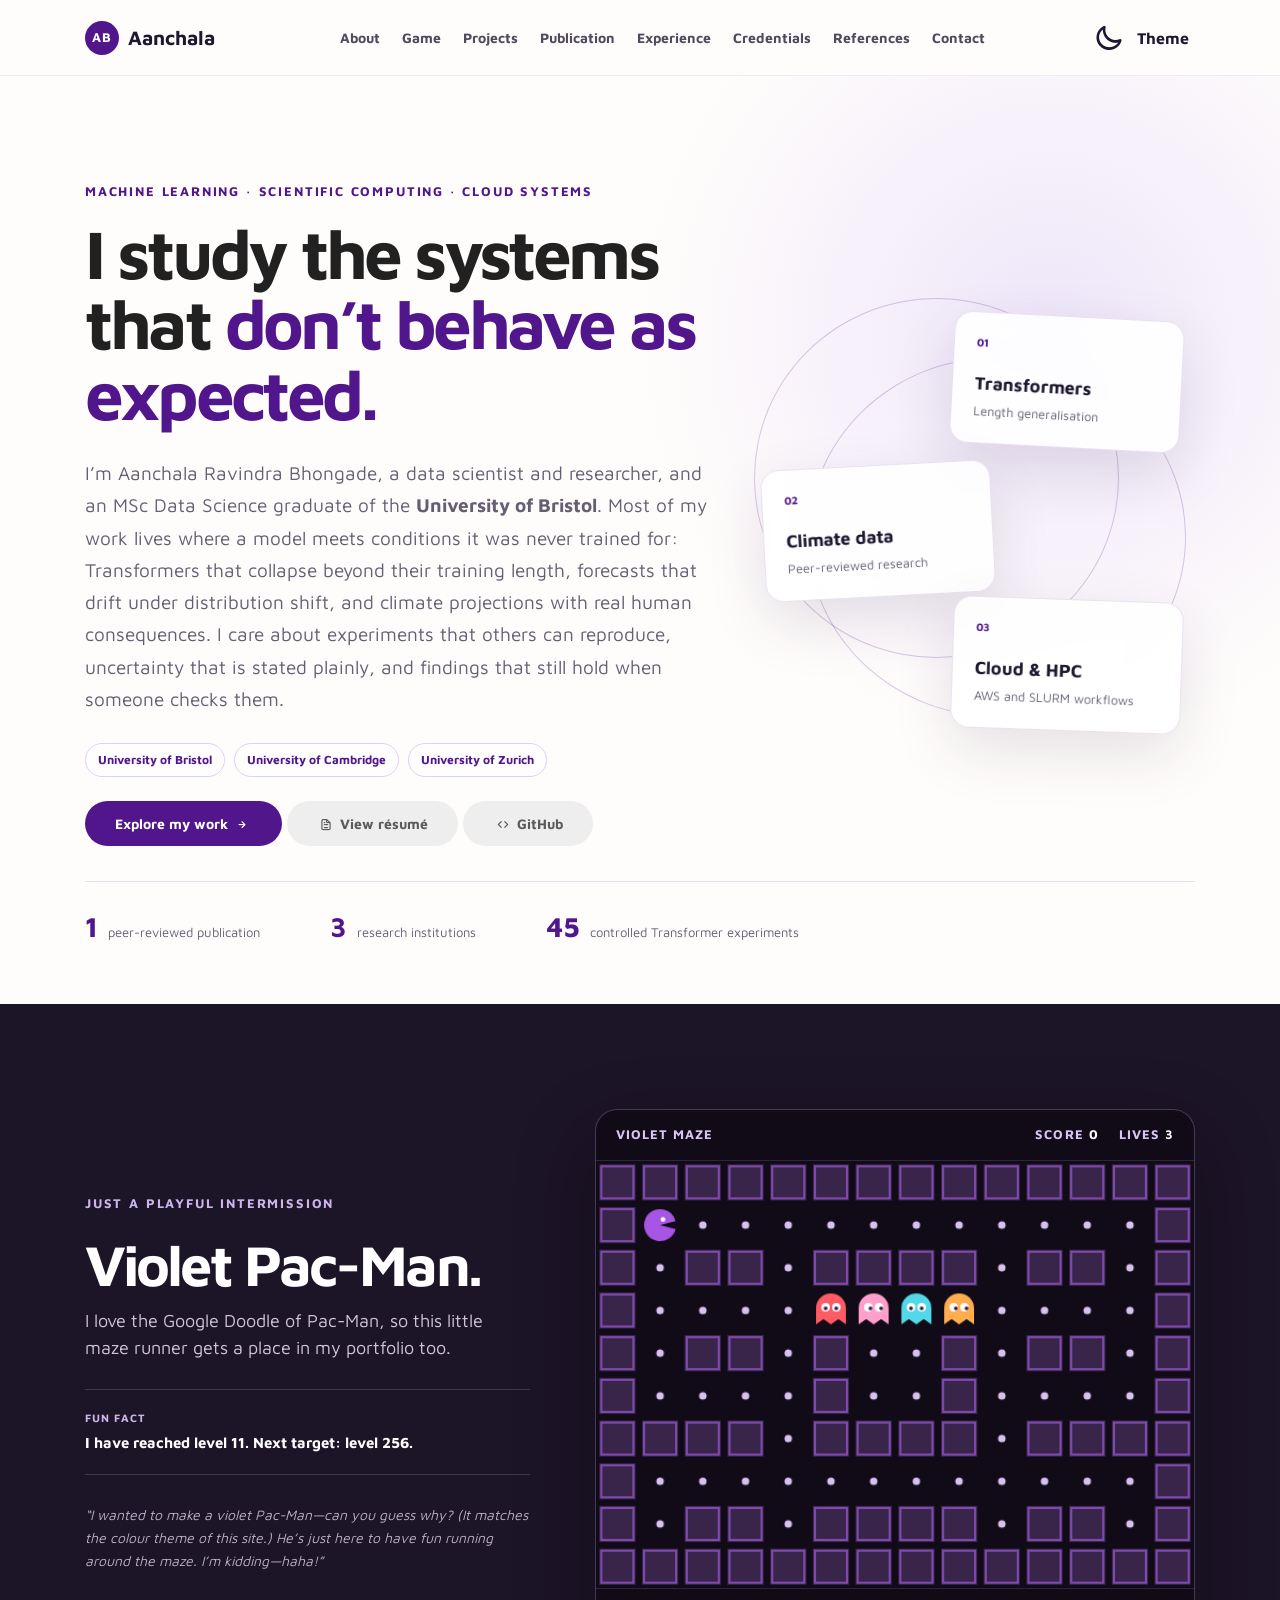
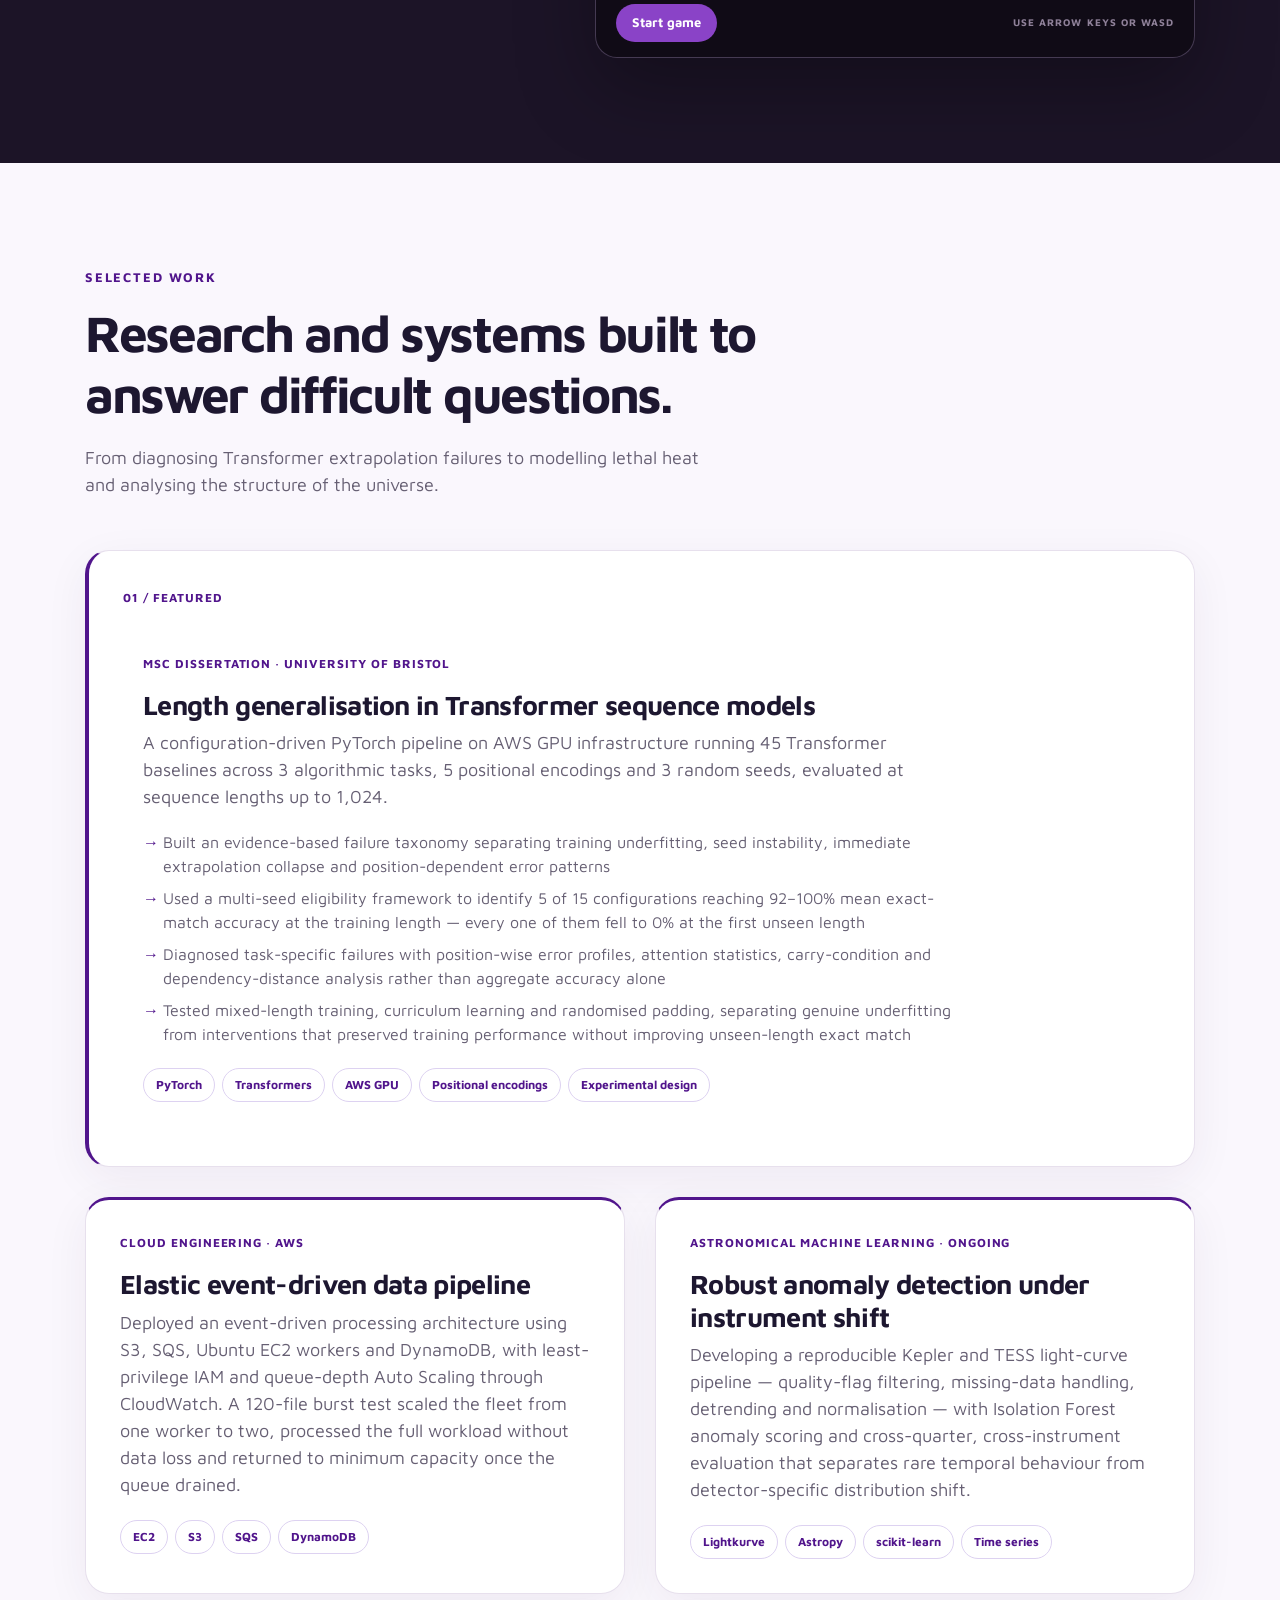
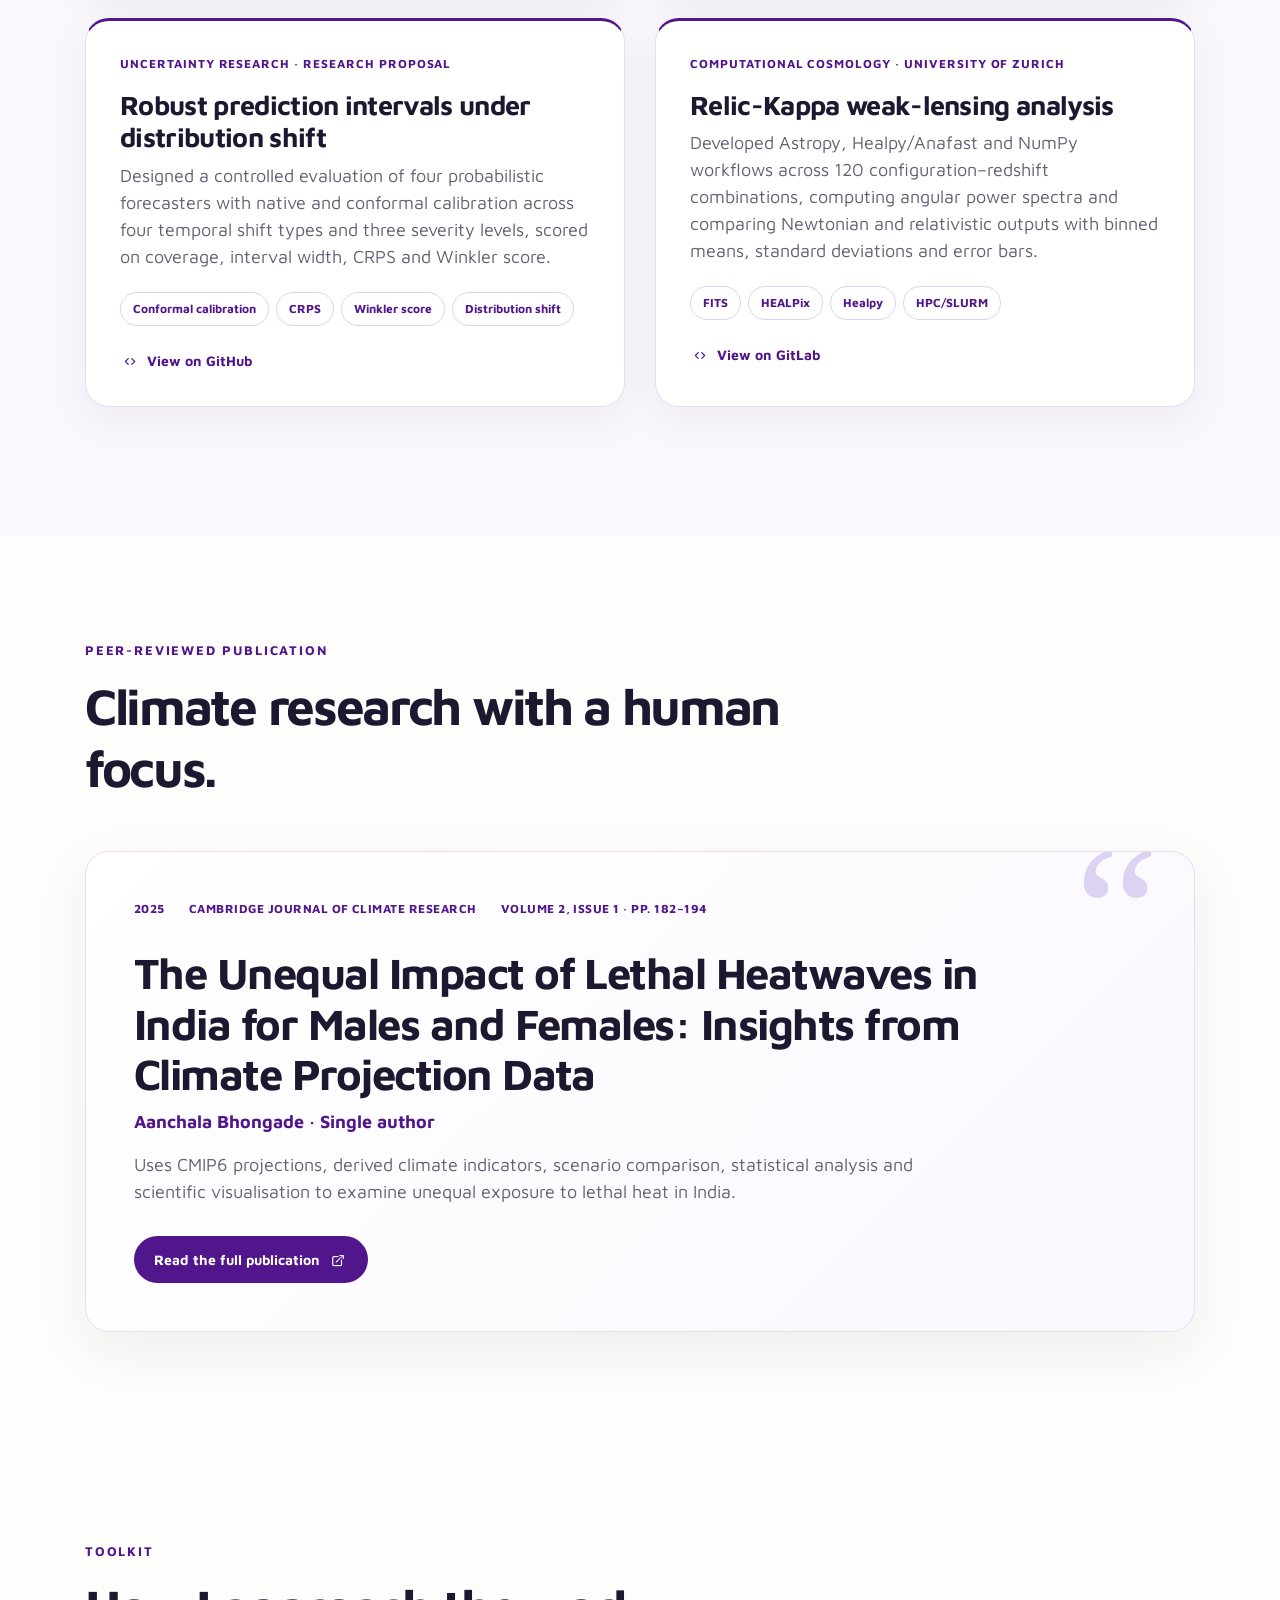
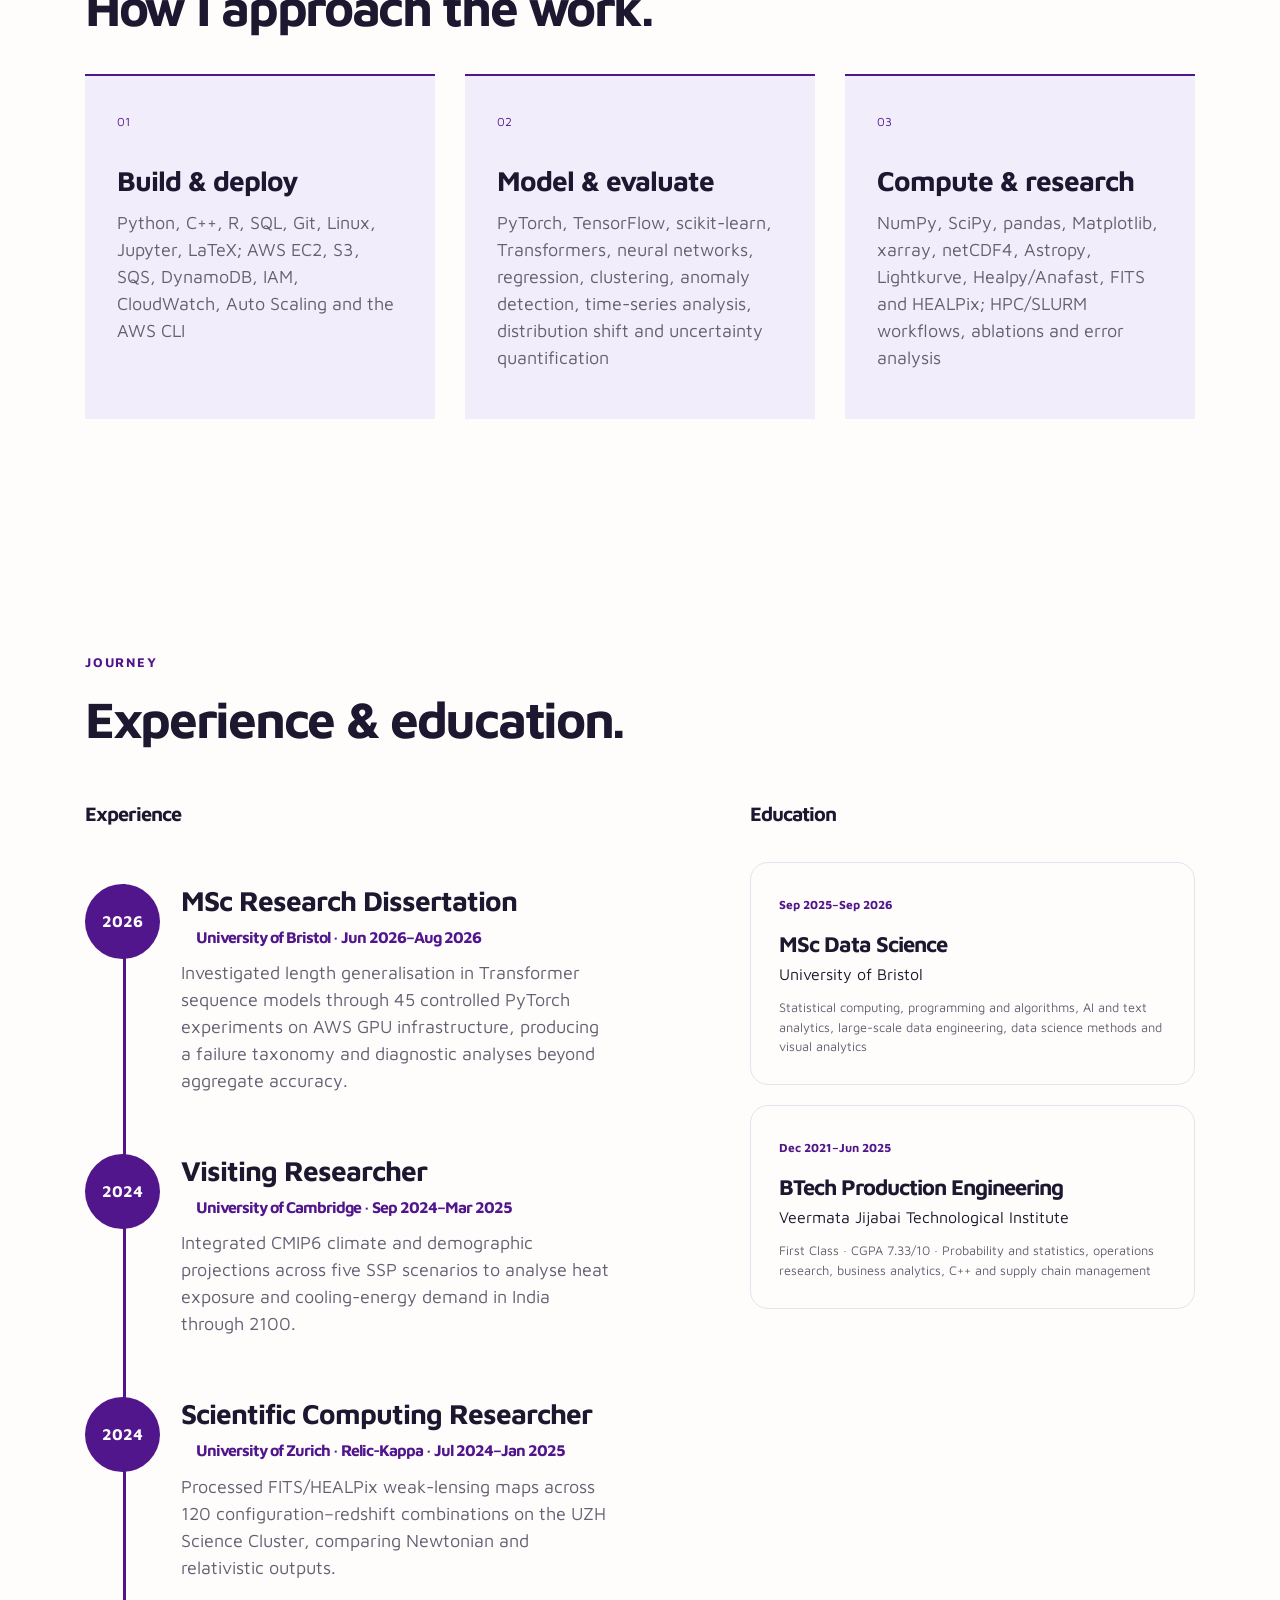
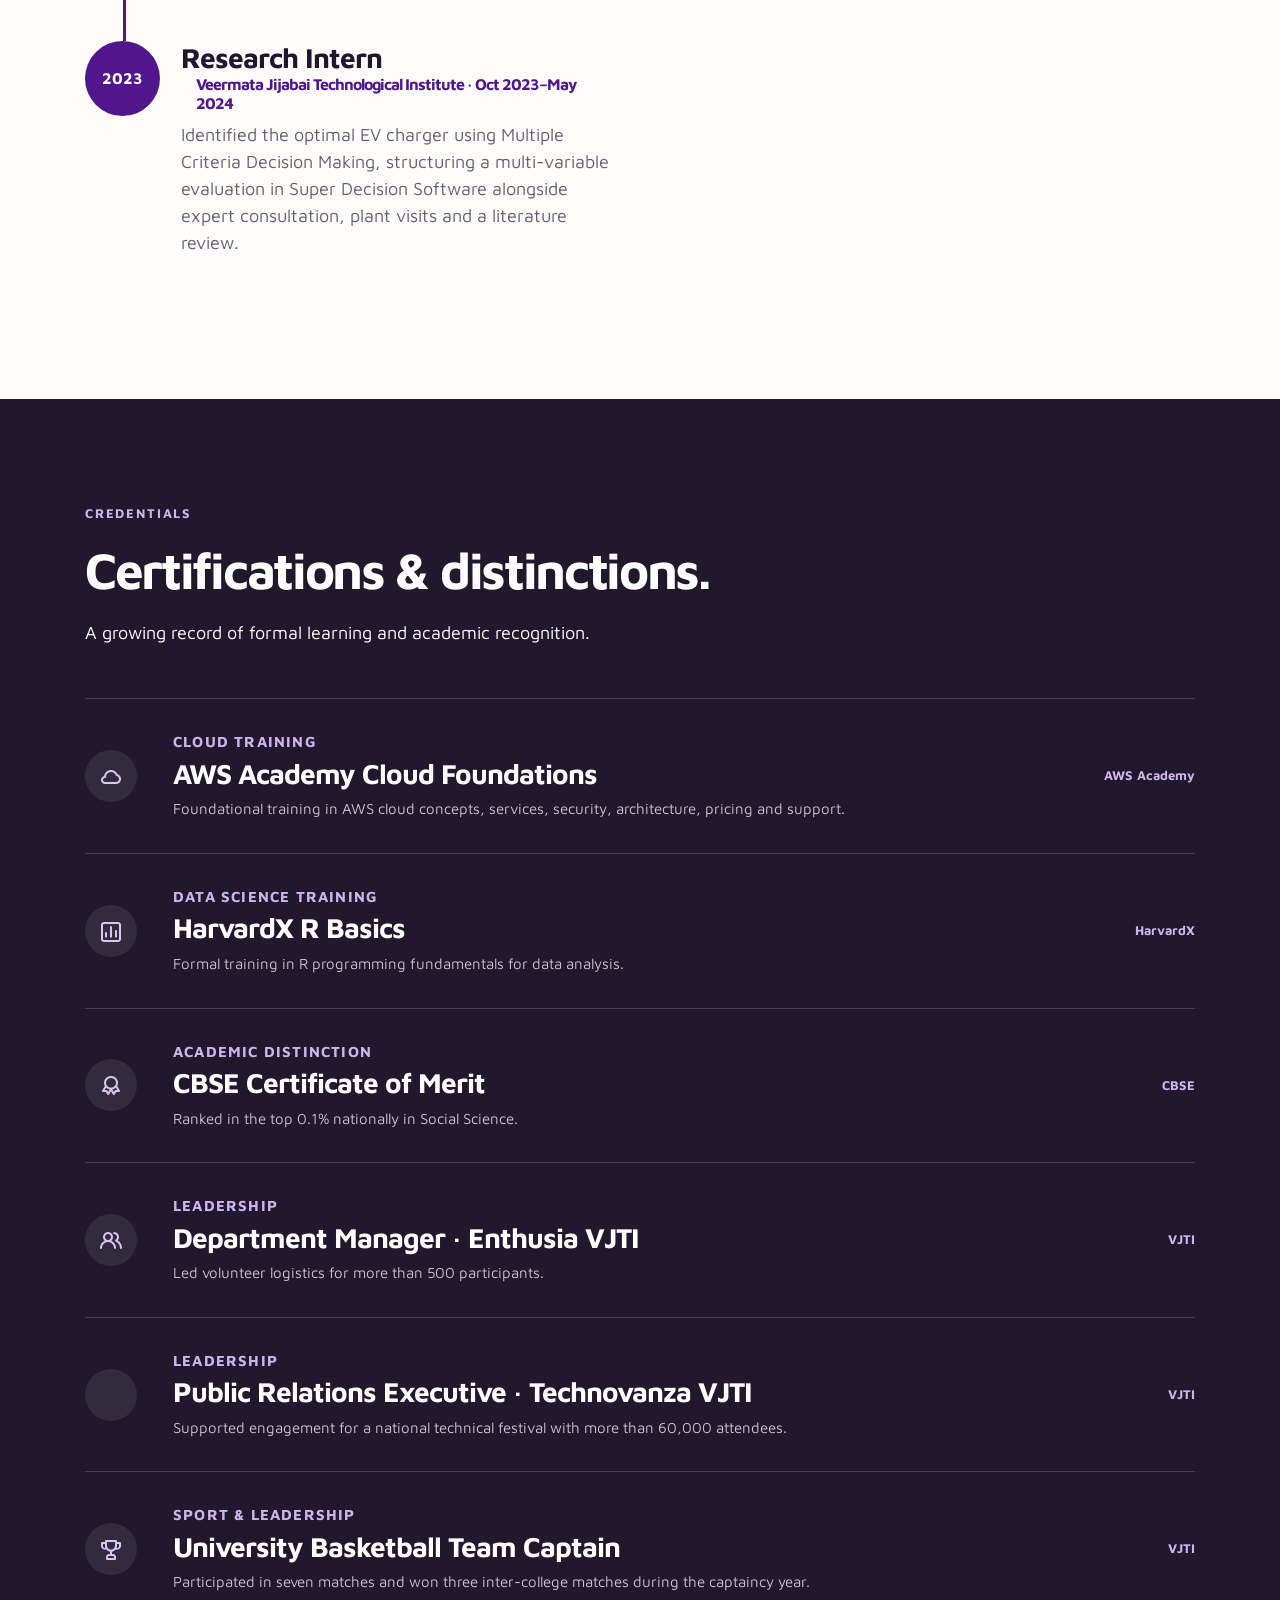
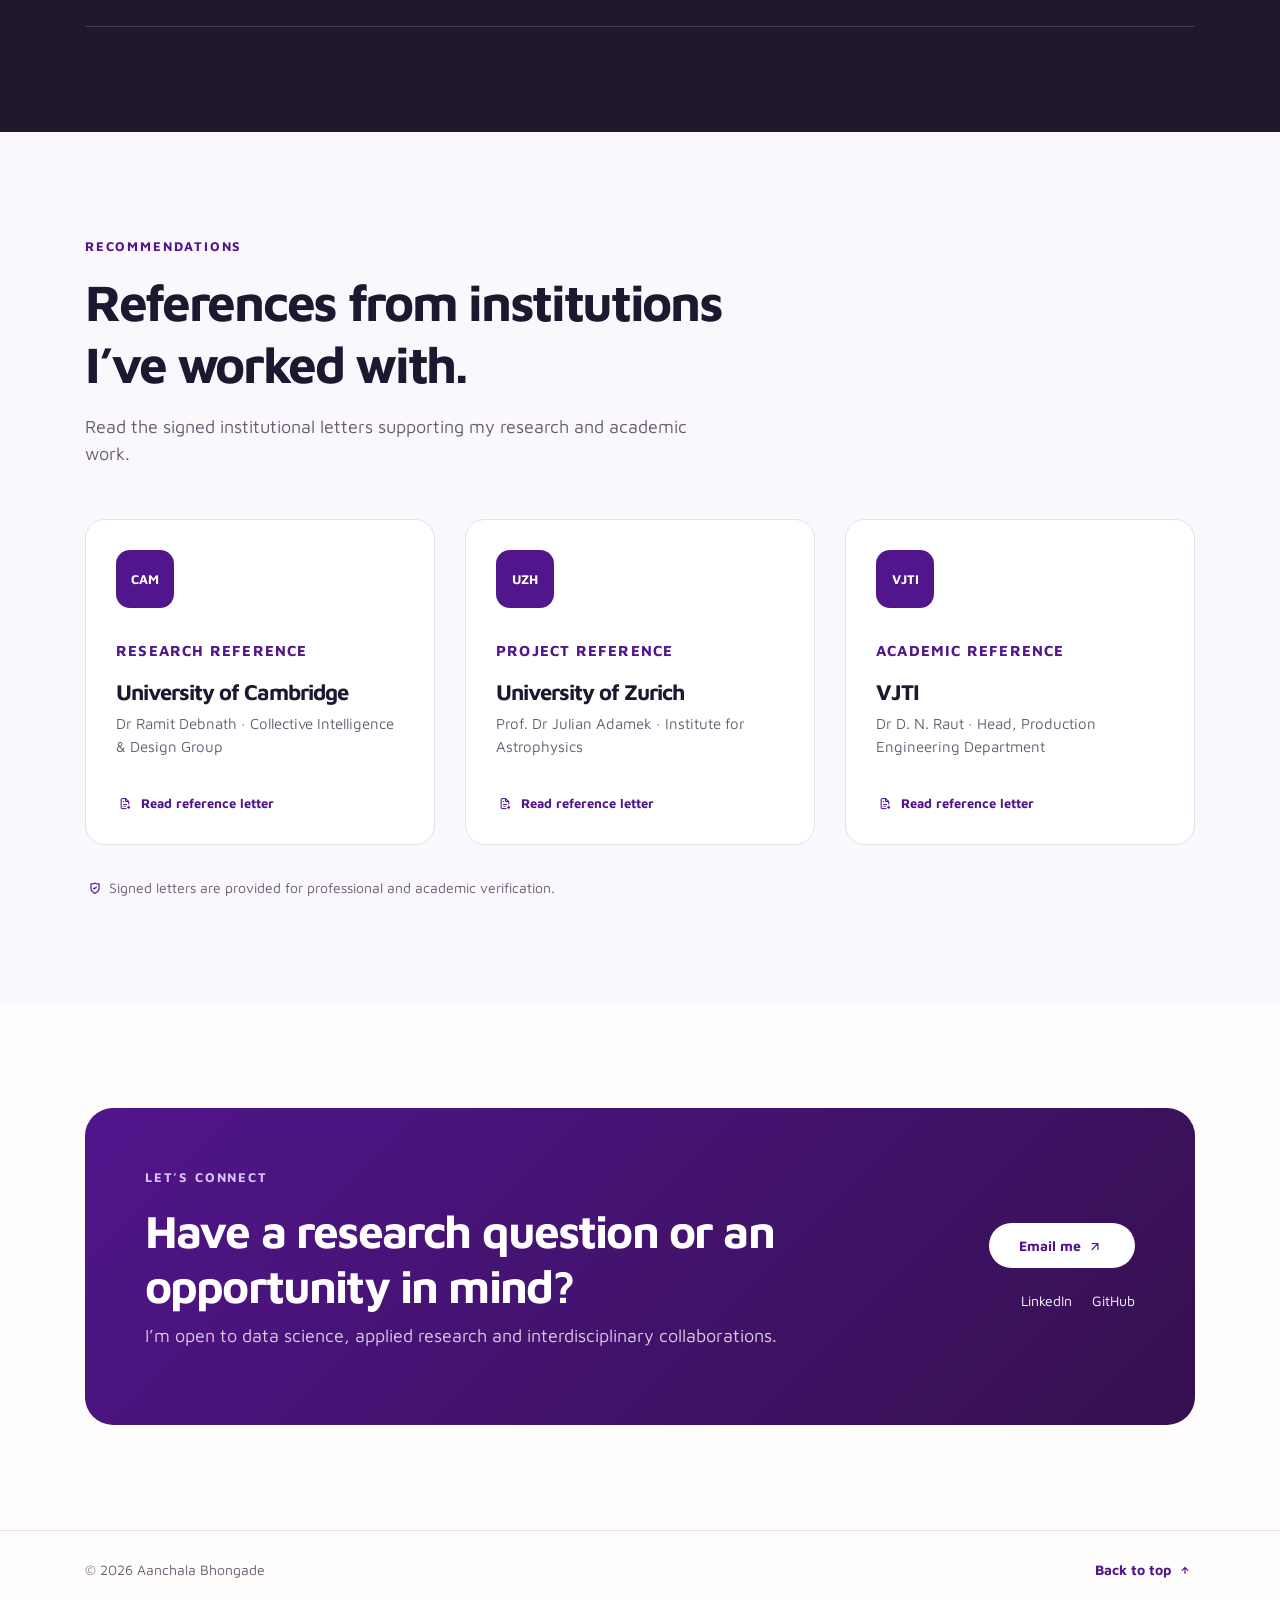
==== index.html @ 8b0b6b14 "Update portfolio with latest CV content and rewrite hero copy - Replace CV PDF with the latest versi" ====
<!doctype html>
<html lang="en">
<head>
  <meta charset="utf-8">
  <meta name="viewport" content="width=device-width, initial-scale=1, shrink-to-fit=no">
  <meta name="description" content="Aanchala Bhongade — data scientist and researcher working on Transformer length generalisation, forecasting under distribution shift, climate analytics, cloud systems and computational cosmology.">
  <meta name="author" content="Aanchala Bhongade">
  <meta name="theme-color" content="#51158c">
  <title>Aanchala Bhongade | Data Science & Research</title>
  <link rel="stylesheet" href="css/bootstrap.min.css">
  <link rel="stylesheet" href="css/unicons.css">
  <link rel="stylesheet" href="css/tooplate-style.css">
</head>
<body>
  <nav class="navbar navbar-expand-lg navbar-light" aria-label="Primary navigation">
    <div class="container">
      <a class="navbar-brand" href="#about" aria-label="Aanchala Bhongade, home"><span class="brand-mark">AB</span> Aanchala</a>
      <button class="navbar-toggler" type="button" data-toggle="collapse" data-target="#navbarNav" aria-controls="navbarNav" aria-expanded="false" aria-label="Toggle navigation">
        <span class="navbar-toggler-icon"></span>
      </button>
      <div class="collapse navbar-collapse" id="navbarNav">
        <ul class="navbar-nav mx-auto">
          <li class="nav-item"><a href="#about" class="nav-link"><span data-hover="About">About</span></a></li>
          <li class="nav-item"><a href="#game" class="nav-link"><span data-hover="Game">Game</span></a></li>
          <li class="nav-item"><a href="#projects" class="nav-link"><span data-hover="Projects">Projects</span></a></li>
          <li class="nav-item"><a href="#publication" class="nav-link"><span data-hover="Publication">Publication</span></a></li>
          <li class="nav-item"><a href="#experience" class="nav-link"><span data-hover="Experience">Experience</span></a></li>
          <li class="nav-item"><a href="#credentials" class="nav-link"><span data-hover="Credentials">Credentials</span></a></li>
          <li class="nav-item"><a href="#references" class="nav-link"><span data-hover="References">References</span></a></li>
          <li class="nav-item"><a href="#contact" class="nav-link"><span data-hover="Contact">Contact</span></a></li>
        </ul>
        <button class="color-mode" type="button" aria-label="Switch colour theme" aria-pressed="false"><i class="color-mode-icon"></i><span>Theme</span></button>
      </div>
    </div>
  </nav>

  <main>
    <section class="about full-screen d-lg-flex align-items-center" id="about">
      <div class="container">
        <div class="row align-items-center">
          <div class="col-lg-7 col-12">
            <div class="about-text">
              <p class="eyebrow">Machine learning · Scientific computing · Cloud systems</p>
              <h1>I study the systems that <span class="accent-text">don’t behave as expected.</span></h1>
              <p class="hero-copy">I’m Aanchala Ravindra Bhongade, a data scientist and researcher, and an MSc Data Science graduate of the <strong>University of Bristol</strong>. Most of my work lives where a model meets conditions it was never trained for: Transformers that collapse beyond their training length, forecasts that drift under distribution shift, and climate projections with real human consequences. I care about experiments that others can reproduce, uncertainty that is stated plainly, and findings that still hold when someone checks them.</p>
              <div class="affiliation-row" aria-label="Research affiliations">
                <span>University of Bristol</span><span>University of Cambridge</span><span>University of Zurich</span>
              </div>
              <div class="custom-btn-group mt-4">
                <a href="#projects" class="btn custom-btn custom-btn-bg custom-btn-link">Explore my work <i class="uil uil-arrow-right"></i></a>
                <a href="documents/aanchala-bhongade-cv.pdf" target="_blank" rel="noopener" class="btn custom-btn"><i class="uil uil-file-alt"></i> View résumé</a>
                <a href="https://github.com/Aanchala14" target="_blank" rel="noopener" class="btn custom-btn"><i class="uil uil-code"></i> GitHub</a>
              </div>
            </div>
          </div>
          <div class="col-lg-5 col-12">
            <div class="hero-visual" aria-hidden="true">
              <div class="orbit orbit-one"></div><div class="orbit orbit-two"></div>
              <div class="data-card card-one"><span>01</span><strong>Transformers</strong><small>Length generalisation</small></div>
              <div class="data-card card-two"><span>02</span><strong>Climate data</strong><small>Peer-reviewed research</small></div>
              <div class="data-card card-three"><span>03</span><strong>Cloud & HPC</strong><small>AWS and SLURM workflows</small></div>
            </div>
          </div>
        </div>
        <div class="impact-strip">
          <div><strong>1</strong><span>peer-reviewed publication</span></div>
          <div><strong>3</strong><span>research institutions</span></div>
          <div><strong>45</strong><span>controlled Transformer experiments</span></div>
        </div>
      </div>
    </section>

    <section class="section-block game-section" id="game">
      <div class="container">
        <div class="row align-items-center">
          <div class="col-lg-5 game-intro">
            <p class="eyebrow">Just a playful intermission</p>
            <h2>Violet Pac-Man.</h2>
            <p>I love the Google Doodle of Pac-Man, so this little maze runner gets a place in my portfolio too.</p>
            <div class="game-fact"><span>Fun fact</span><strong>I have reached level 11. Next target: level 256.</strong></div>
            <blockquote>“I wanted to make a violet Pac-Man—can you guess why? (It matches the colour theme of this site.) He’s just here to have fun running around the maze. I’m kidding—haha!”</blockquote>
          </div>
          <div class="col-lg-7">
            <div class="game-shell">
              <div class="game-bar">
                <span>Violet maze</span>
                <div class="game-stats" aria-live="polite"><span>Score <strong id="maze-score">0</strong></span><span>Lives <strong id="maze-lives">3</strong></span></div>
              </div>
              <canvas id="violet-maze" width="560" height="400" aria-label="Playable violet Pac-Man-style maze game. Use arrow keys, WASD, or the touch controls.">Your browser does not support this game canvas.</canvas>
              <div class="game-actions">
                <button id="maze-toggle" type="button" class="game-button">Start game</button>
                <span>Use arrow keys or WASD</span>
              </div>
              <div class="maze-controls" aria-label="Touch game controls">
                <button type="button" data-direction="up" aria-label="Move up">↑</button>
                <div><button type="button" data-direction="left" aria-label="Move left">←</button><button type="button" data-direction="down" aria-label="Move down">↓</button><button type="button" data-direction="right" aria-label="Move right">→</button></div>
              </div>
            </div>
          </div>
        </div>
      </div>
    </section>

    <section class="section-block projects" id="projects">
      <div class="container">
        <div class="section-heading">
          <p class="eyebrow">Selected work</p>
          <h2>Research and systems built to answer difficult questions.</h2>
          <p>From diagnosing Transformer extrapolation failures to modelling lethal heat and analysing the structure of the universe.</p>
        </div>
        <article class="featured-project">
          <div class="project-number">01 / Featured</div>
          <div class="row">
            <div class="col-lg-10 project-copy">
              <p class="project-kicker">MSc dissertation · University of Bristol</p>
              <h3>Length generalisation in Transformer sequence models</h3>
              <p>A configuration-driven PyTorch pipeline on AWS GPU infrastructure running 45 Transformer baselines across 3 algorithmic tasks, 5 positional encodings and 3 random seeds, evaluated at sequence lengths up to 1,024.</p>
              <ul class="project-points">
                <li>Built an evidence-based failure taxonomy separating training underfitting, seed instability, immediate extrapolation collapse and position-dependent error patterns</li>
                <li>Used a multi-seed eligibility framework to identify 5 of 15 configurations reaching 92–100% mean exact-match accuracy at the training length — every one of them fell to 0% at the first unseen length</li>
                <li>Diagnosed task-specific failures with position-wise error profiles, attention statistics, carry-condition and dependency-distance analysis rather than aggregate accuracy alone</li>
                <li>Tested mixed-length training, curriculum learning and randomised padding, separating genuine underfitting from interventions that preserved training performance without improving unseen-length exact match</li>
              </ul>
              <div class="tag-row"><span>PyTorch</span><span>Transformers</span><span>AWS GPU</span><span>Positional encodings</span><span>Experimental design</span></div>
            </div>
          </div>
        </article>
        <div class="row project-grid">
          <div class="col-lg-6 mb-4">
            <article class="project-card">
              <div class="project-card-body">
                <p class="project-kicker">Cloud engineering · AWS</p>
                <h3>Elastic event-driven data pipeline</h3>
                <p>Deployed an event-driven processing architecture using S3, SQS, Ubuntu EC2 workers and DynamoDB, with least-privilege IAM and queue-depth Auto Scaling through CloudWatch. A 120-file burst test scaled the fleet from one worker to two, processed the full workload without data loss and returned to minimum capacity once the queue drained.</p>
                <div class="tag-row"><span>EC2</span><span>S3</span><span>SQS</span><span>DynamoDB</span></div>
              </div>
            </article>
          </div>
          <div class="col-lg-6 mb-4">
            <article class="project-card">
              <div class="project-card-body">
                <p class="project-kicker">Astronomical machine learning · Ongoing</p>
                <h3>Robust anomaly detection under instrument shift</h3>
                <p>Developing a reproducible Kepler and TESS light-curve pipeline — quality-flag filtering, missing-data handling, detrending and normalisation — with Isolation Forest anomaly scoring and cross-quarter, cross-instrument evaluation that separates rare temporal behaviour from detector-specific distribution shift.</p>
                <div class="tag-row"><span>Lightkurve</span><span>Astropy</span><span>scikit-learn</span><span>Time series</span></div>
              </div>
            </article>
          </div>
          <div class="col-lg-6 mb-4">
            <article class="project-card">
              <div class="project-card-body">
                <p class="project-kicker">Uncertainty research · Research proposal</p>
                <h3>Robust prediction intervals under distribution shift</h3>
                <p>Designed a controlled evaluation of four probabilistic forecasters with native and conformal calibration across four temporal shift types and three severity levels, scored on coverage, interval width, CRPS and Winkler score.</p>
                <div class="tag-row"><span>Conformal calibration</span><span>CRPS</span><span>Winkler score</span><span>Distribution shift</span></div>
                <a class="project-link" href="https://github.com/Aanchala14/How_Robust_Are_Prediction_Intervals" target="_blank" rel="noopener"><i class="uil uil-code"></i> View on GitHub</a>
              </div>
            </article>
          </div>
          <div class="col-lg-6 mb-4">
            <article class="project-card">
              <div class="project-card-body">
                <p class="project-kicker">Computational cosmology · University of Zurich</p>
                <h3>Relic-Kappa weak-lensing analysis</h3>
                <p>Developed Astropy, Healpy/Anafast and NumPy workflows across 120 configuration–redshift combinations, computing angular power spectra and comparing Newtonian and relativistic outputs with binned means, standard deviations and error bars.</p>
                <div class="tag-row"><span>FITS</span><span>HEALPix</span><span>Healpy</span><span>HPC/SLURM</span></div>
                <a class="project-link" href="https://gitlab.uzh.ch/julian.adamek/relic-kappa" target="_blank" rel="noopener"><i class="uil uil-code"></i> View on GitLab</a>
              </div>
            </article>
          </div>
        </div>
      </div>
    </section>

    <section class="section-block publication" id="publication">
      <div class="container">
        <div class="section-heading"><p class="eyebrow">Peer-reviewed publication</p><h2>Climate research with a human focus.</h2></div>
        <article class="publication-card">
          <div class="publication-meta"><span>2025</span><span>Cambridge Journal of Climate Research</span><span>Volume 2, Issue 1 · pp. 182–194</span></div>
          <h3>The Unequal Impact of Lethal Heatwaves in India for Males and Females: Insights from Climate Projection Data</h3>
          <p class="publication-author">Aanchala Bhongade · Single author</p>
          <p>Uses CMIP6 projections, derived climate indicators, scenario comparison, statistical analysis and scientific visualisation to examine unequal exposure to lethal heat in India.</p>
          <a class="publication-link" href="https://api-diamond-oa.lib.cam.ac.uk/server/api/core/bitstreams/23f2fdce-666b-47fd-bbe2-6d0ada08e276/content" target="_blank" rel="noopener">Read the full publication <i class="uil uil-external-link-alt"></i></a>
        </article>
      </div>
    </section>

    <section class="section-block expertise" id="skills">
      <div class="container">
        <div class="section-heading compact"><p class="eyebrow">Toolkit</p><h2>How I approach the work.</h2></div>
        <div class="row">
          <div class="col-lg-4 mb-4"><div class="expertise-card"><span class="card-index">01</span><h3>Build & deploy</h3><p>Python, C++, R, SQL, Git, Linux, Jupyter, LaTeX; AWS EC2, S3, SQS, DynamoDB, IAM, CloudWatch, Auto Scaling and the AWS CLI</p></div></div>
          <div class="col-lg-4 mb-4"><div class="expertise-card"><span class="card-index">02</span><h3>Model & evaluate</h3><p>PyTorch, TensorFlow, scikit-learn, Transformers, neural networks, regression, clustering, anomaly detection, time-series analysis, distribution shift and uncertainty quantification</p></div></div>
          <div class="col-lg-4 mb-4"><div class="expertise-card"><span class="card-index">03</span><h3>Compute & research</h3><p>NumPy, SciPy, pandas, Matplotlib, xarray, netCDF4, Astropy, Lightkurve, Healpy/Anafast, FITS and HEALPix; HPC/SLURM workflows, ablations and error analysis</p></div></div>
        </div>
      </div>
    </section>

    <section class="section-block resume" id="experience">
      <div class="container">
        <div class="section-heading"><p class="eyebrow">Journey</p><h2>Experience & education.</h2></div>
        <div class="row">
          <div class="col-lg-7">
            <h3 class="column-title">Experience</h3>
            <div class="timeline">
              <div class="timeline-wrapper"><div class="timeline-yr"><span>2026</span></div><div class="timeline-info"><h3><span>MSc Research Dissertation</span><small>University of Bristol · Jun 2026–Aug 2026</small></h3><p>Investigated length generalisation in Transformer sequence models through 45 controlled PyTorch experiments on AWS GPU infrastructure, producing a failure taxonomy and diagnostic analyses beyond aggregate accuracy.</p></div></div>
              <div class="timeline-wrapper"><div class="timeline-yr"><span>2024</span></div><div class="timeline-info"><h3><span>Visiting Researcher</span><small>University of Cambridge · Sep 2024–Mar 2025</small></h3><p>Integrated CMIP6 climate and demographic projections across five SSP scenarios to analyse heat exposure and cooling-energy demand in India through 2100.</p></div></div>
              <div class="timeline-wrapper"><div class="timeline-yr"><span>2024</span></div><div class="timeline-info"><h3><span>Scientific Computing Researcher</span><small>University of Zurich · Relic-Kappa · Jul 2024–Jan 2025</small></h3><p>Processed FITS/HEALPix weak-lensing maps across 120 configuration–redshift combinations on the UZH Science Cluster, comparing Newtonian and relativistic outputs.</p></div></div>
              <div class="timeline-wrapper"><div class="timeline-yr"><span>2023</span></div><div class="timeline-info"><h3><span>Research Intern</span><small>Veermata Jijabai Technological Institute · Oct 2023–May 2024</small></h3><p>Identified the optimal EV charger using Multiple Criteria Decision Making, structuring a multi-variable evaluation in Super Decision Software alongside expert consultation, plant visits and a literature review.</p></div></div>
            </div>
          </div>
          <div class="col-lg-5">
            <h3 class="column-title">Education</h3>
            <div class="education-card"><span>Sep 2025–Sep 2026</span><h3>MSc Data Science</h3><p>University of Bristol</p><small>Statistical computing, programming and algorithms, AI and text analytics, large-scale data engineering, data science methods and visual analytics</small></div>
            <div class="education-card"><span>Dec 2021–Jun 2025</span><h3>BTech Production Engineering</h3><p>Veermata Jijabai Technological Institute</p><small>First Class · CGPA 7.33/10 · Probability and statistics, operations research, business analytics, C++ and supply chain management</small></div>
          </div>
        </div>
      </div>
    </section>

    <section class="section-block credentials" id="credentials">
      <div class="container">
        <div class="section-heading"><p class="eyebrow">Credentials</p><h2>Certifications & distinctions.</h2><p>A growing record of formal learning and academic recognition.</p></div>
        <div class="credential-list">
          <article class="credential-item"><span class="credential-icon"><i class="uil uil-cloud"></i></span><div><p class="credential-type">Cloud training</p><h3>AWS Academy Cloud Foundations</h3><p>Foundational training in AWS cloud concepts, services, security, architecture, pricing and support.</p></div><span class="credential-year">AWS Academy</span></article>
          <article class="credential-item"><span class="credential-icon"><i class="uil uil-chart"></i></span><div><p class="credential-type">Data science training</p><h3>HarvardX R Basics</h3><p>Formal training in R programming fundamentals for data analysis.</p></div><span class="credential-year">HarvardX</span></article>
          <article class="credential-item"><span class="credential-icon"><i class="uil uil-award"></i></span><div><p class="credential-type">Academic distinction</p><h3>CBSE Certificate of Merit</h3><p>Ranked in the top 0.1% nationally in Social Science.</p></div><span class="credential-year">CBSE</span></article>
          <article class="credential-item"><span class="credential-icon"><i class="uil uil-users-alt"></i></span><div><p class="credential-type">Leadership</p><h3>Department Manager · Enthusia VJTI</h3><p>Led volunteer logistics for more than 500 participants.</p></div><span class="credential-year">VJTI</span></article>
          <article class="credential-item"><span class="credential-icon"><i class="uil uil-megaphone"></i></span><div><p class="credential-type">Leadership</p><h3>Public Relations Executive · Technovanza VJTI</h3><p>Supported engagement for a national technical festival with more than 60,000 attendees.</p></div><span class="credential-year">VJTI</span></article>
          <article class="credential-item"><span class="credential-icon"><i class="uil uil-trophy"></i></span><div><p class="credential-type">Sport & leadership</p><h3>University Basketball Team Captain</h3><p>Participated in seven matches and won three inter-college matches during the captaincy year.</p></div><span class="credential-year">VJTI</span></article>
        </div>
      </div>
    </section>

    <section class="section-block references" id="references">
      <div class="container">
        <div class="section-heading"><p class="eyebrow">Recommendations</p><h2>References from institutions I’ve worked with.</h2><p>Read the signed institutional letters supporting my research and academic work.</p></div>
        <div class="row">
          <div class="col-lg-4 mb-4"><article class="reference-card"><div class="institution-mark">CAM</div><p class="reference-type">Research reference</p><h3>University of Cambridge</h3><p>Dr Ramit Debnath · Collective Intelligence & Design Group</p><a class="document-status" href="https://drive.google.com/file/d/1_6sWkd5zecTRVCX_RDMvXQ-aaI_abVx3/view?usp=sharing" target="_blank" rel="noopener"><i class="uil uil-file-download-alt"></i> Read reference letter</a></article></div>
          <div class="col-lg-4 mb-4"><article class="reference-card"><div class="institution-mark">UZH</div><p class="reference-type">Project reference</p><h3>University of Zurich</h3><p>Prof. Dr Julian Adamek · Institute for Astrophysics</p><a class="document-status" href="https://drive.google.com/file/d/1aOcwrT7J0GgIc1t4szL318JWgiw17egE/view?usp=sharing" target="_blank" rel="noopener"><i class="uil uil-file-download-alt"></i> Read reference letter</a></article></div>
          <div class="col-lg-4 mb-4"><article class="reference-card"><div class="institution-mark">VJTI</div><p class="reference-type">Academic reference</p><h3>VJTI</h3><p>Dr D. N. Raut · Head, Production Engineering Department</p><a class="document-status" href="documents/references/vjti-reference.pdf" target="_blank" rel="noopener"><i class="uil uil-file-download-alt"></i> Read reference letter</a></article></div>
        </div>
        <p class="privacy-note"><i class="uil uil-shield-check"></i> Signed letters are provided for professional and academic verification.</p>
      </div>
    </section>

    <section class="contact section-block" id="contact">
      <div class="container">
        <div class="contact-panel">
          <div class="row align-items-center">
            <div class="col-lg-8"><p class="eyebrow">Let’s connect</p><h2>Have a research question or an opportunity in mind?</h2><p>I’m open to data science, applied research and interdisciplinary collaborations.</p></div>
            <div class="col-lg-4 text-lg-right"><a href="mailto:aanchalabhongade@gmail.com" class="btn custom-btn contact-btn">Email me <i class="uil uil-arrow-up-right"></i></a><div class="social-row"><a href="https://linkedin.com/in/aanchalabhongade" target="_blank" rel="noopener">LinkedIn</a><a href="https://github.com/Aanchala14" target="_blank" rel="noopener">GitHub</a></div></div>
          </div>
        </div>
      </div>
    </section>
  </main>

  <footer class="footer"><div class="container"><div class="footer-row"><p>© 2026 Aanchala Bhongade</p><a href="#about">Back to top <i class="uil uil-arrow-up"></i></a></div></div></footer>
  <script src="js/jquery-3.3.1.min.js"></script>
  <script src="js/popper.min.js"></script>
  <script src="js/bootstrap.min.js"></script>
  <script src="js/Headroom.js"></script>
  <script src="js/jQuery.headroom.js"></script>
  <script src="js/custom.js"></script>
</body>
</html>
---- css/unicons.css ----
@font-face {
  font-family: 'unicons';
  src: url('../font/unicons.eot?42479262');
  src: url('../font/unicons.eot?42479262#iefix') format('embedded-opentype'),
       url('../font/unicons.woff2?42479262') format('woff2'),
       url('../font/unicons.woff?42479262') format('woff'),
       url('../font/unicons.ttf?42479262') format('truetype'),
       url('../font/unicons.svg?42479262#unicons') format('svg');
  font-weight: normal;
  font-style: normal;
}
/* Chrome hack: SVG is rendered more smooth in Windozze. 100% magic, uncomment if you need it. */
/* Note, that will break hinting! In other OS-es font will be not as sharp as it could be */
/*
@media screen and (-webkit-min-device-pixel-ratio:0) {
  @font-face {
    font-family: 'unicons';
    src: url('../font/unicons.svg?42479262#unicons') format('svg');
  }
}
*/
 
 [class^="uil-"]:before, [class*=" uil-"]:before {
  font-family: "unicons";
  font-style: normal;
  font-weight: normal;
  speak: none;
 
  display: inline-block;
  text-decoration: inherit;
  width: 1em;
  margin-right: .2em;
  text-align: center;
  /* opacity: .8; */
 
  /* For safety - reset parent styles, that can break glyph codes*/
  font-variant: normal;
  text-transform: none;
 
  /* fix buttons height, for twitter bootstrap */
  line-height: 1em;
 
  /* Animation center compensation - margins should be symmetric */
  /* remove if not needed */
  margin-left: .2em;
 
  /* you can be more comfortable with increased icons size */
  /* font-size: 120%; */
 
  /* Font smoothing. That was taken from TWBS */
  -webkit-font-smoothing: antialiased;
  -moz-osx-font-smoothing: grayscale;
 
  /* Uncomment for 3D effect */
  /* text-shadow: 1px 1px 1px rgba(127, 127, 127, 0.3); */
}
 
.uil-abacus:before { content: '\e800'; } /* '' */
.uil-accessible-icon-alt:before { content: '\e801'; } /* '' */
.uil-adjust-alt:before { content: '\e802'; } /* '' */
.uil-adjust-circle:before { content: '\e803'; } /* '' */
.uil-adjust-half:before { content: '\e804'; } /* '' */
.uil-adjust:before { content: '\e805'; } /* '' */
.uil-airplay:before { content: '\e806'; } /* '' */
.uil-align-alt:before { content: '\e807'; } /* '' */
.uil-align-center-alt:before { content: '\e808'; } /* '' */
.uil-align-center-h:before { content: '\e809'; } /* '' */
.uil-align-center-justify:before { content: '\e80a'; } /* '' */
.uil-align-center-v:before { content: '\e80b'; } /* '' */
.uil-align-center:before { content: '\e80c'; } /* '' */
.uil-align-justify:before { content: '\e80d'; } /* '' */
.uil-align-left-justify:before { content: '\e80e'; } /* '' */
.uil-align-left:before { content: '\e80f'; } /* '' */
.uil-align-letter-right:before { content: '\e810'; } /* '' */
.uil-align-right-justify:before { content: '\e811'; } /* '' */
.uil-align-right:before { content: '\e812'; } /* '' */
.uil-align:before { content: '\e813'; } /* '' */
.uil-ambulance:before { content: '\e814'; } /* '' */
.uil-analysis:before { content: '\e815'; } /* '' */
.uil-analytics:before { content: '\e816'; } /* '' */
.uil-anchor:before { content: '\e817'; } /* '' */
.uil-android-phone-slash:before { content: '\e818'; } /* '' */
.uil-angle-double-down:before { content: '\e819'; } /* '' */
.uil-angle-double-left:before { content: '\e81a'; } /* '' */
.uil-angle-double-right:before { content: '\e81b'; } /* '' */
.uil-angle-double-up:before { content: '\e81c'; } /* '' */
.uil-angle-down:before { content: '\e81d'; } /* '' */
.uil-angle-left:before { content: '\e81e'; } /* '' */
.uil-angle-right-b:before { content: '\e81f'; } /* '' */
.uil-angle-right:before { content: '\e820'; } /* '' */
.uil-angle-up:before { content: '\e821'; } /* '' */
.uil-annoyed-alt:before { content: '\e822'; } /* '' */
.uil-annoyed:before { content: '\e823'; } /* '' */
.uil-apps:before { content: '\e824'; } /* '' */
.uil-archive-alt:before { content: '\e825'; } /* '' */
.uil-archive:before { content: '\e826'; } /* '' */
.uil-arrow-break:before { content: '\e827'; } /* '' */
.uil-arrow-circle-down:before { content: '\e828'; } /* '' */
.uil-arrow-circle-left:before { content: '\e829'; } /* '' */
.uil-arrow-circle-right:before { content: '\e82a'; } /* '' */
.uil-arrow-circle-up:before { content: '\e82b'; } /* '' */
.uil-arrow-compress-h:before { content: '\e82c'; } /* '' */
.uil-arrow-down-left:before { content: '\e82d'; } /* '' */
.uil-arrow-down-right:before { content: '\e82e'; } /* '' */
.uil-arrow-down:before { content: '\e82f'; } /* '' */
.uil-arrow-from-right:before { content: '\e830'; } /* '' */
.uil-arrow-from-top:before { content: '\e831'; } /* '' */
.uil-arrow-growth:before { content: '\e832'; } /* '' */
.uil-arrow-left:before { content: '\e833'; } /* '' */
.uil-arrow-random:before { content: '\e834'; } /* '' */
.uil-arrow-resize-diagonal:before { content: '\e835'; } /* '' */
.uil-arrow-right:before { content: '\e836'; } /* '' */
.uil-arrow-to-bottom:before { content: '\e837'; } /* '' */
.uil-arrow-to-right:before { content: '\e838'; } /* '' */
.uil-arrow-up-left:before { content: '\e839'; } /* '' */
.uil-arrow-up-right:before { content: '\e83a'; } /* '' */
.uil-arrow-up:before { content: '\e83b'; } /* '' */
.uil-arrows-h-alt:before { content: '\e83c'; } /* '' */
.uil-arrows-h:before { content: '\e83d'; } /* '' */
.uil-arrows-left-down:before { content: '\e83e'; } /* '' */
.uil-arrows-maximize:before { content: '\e83f'; } /* '' */
.uil-arrows-merge:before { content: '\e840'; } /* '' */
.uil-arrows-resize-h:before { content: '\e841'; } /* '' */
.uil-arrows-resize-v:before { content: '\e842'; } /* '' */
.uil-arrows-resize:before { content: '\e843'; } /* '' */
.uil-arrows-right-down:before { content: '\e844'; } /* '' */
.uil-arrows-shrink-h:before { content: '\e845'; } /* '' */
.uil-arrows-shrink-v:before { content: '\e846'; } /* '' */
.uil-arrows-up-right:before { content: '\e847'; } /* '' */
.uil-arrows-v-alt:before { content: '\e848'; } /* '' */
.uil-arrows-v:before { content: '\e849'; } /* '' */
.uil-at:before { content: '\e84a'; } /* '' */
.uil-atm-card:before { content: '\e84b'; } /* '' */
.uil-atom:before { content: '\e84c'; } /* '' */
.uil-auto-flash:before { content: '\e84d'; } /* '' */
.uil-award-alt:before { content: '\e84e'; } /* '' */
.uil-award:before { content: '\e84f'; } /* '' */
.uil-baby-carriage:before { content: '\e850'; } /* '' */
.uil-backpack:before { content: '\e851'; } /* '' */
.uil-backspace:before { content: '\e852'; } /* '' */
.uil-backward:before { content: '\e853'; } /* '' */
.uil-bag-alt:before { content: '\e854'; } /* '' */
.uil-bag-slash:before { content: '\e855'; } /* '' */
.uil-bag:before { content: '\e856'; } /* '' */
.uil-ball:before { content: '\e857'; } /* '' */
.uil-ban:before { content: '\e858'; } /* '' */
.uil-bars:before { content: '\e859'; } /* '' */
.uil-basketball-hoop:before { content: '\e85a'; } /* '' */
.uil-basketball:before { content: '\e85b'; } /* '' */
.uil-battery-bolt:before { content: '\e85c'; } /* '' */
.uil-battery-empty:before { content: '\e85d'; } /* '' */
.uil-bed-double:before { content: '\e85e'; } /* '' */
.uil-bed:before { content: '\e85f'; } /* '' */
.uil-bell-school:before { content: '\e860'; } /* '' */
.uil-bell-slash:before { content: '\e861'; } /* '' */
.uil-bill:before { content: '\e862'; } /* '' */
.uil-bitcoin-circle:before { content: '\e863'; } /* '' */
.uil-bitcoin:before { content: '\e864'; } /* '' */
.uil-bluetooth-b:before { content: '\e865'; } /* '' */
.uil-bolt-alt:before { content: '\e866'; } /* '' */
.uil-bolt-slash:before { content: '\e867'; } /* '' */
.uil-bolt:before { content: '\e868'; } /* '' */
.uil-book-alt:before { content: '\e869'; } /* '' */
.uil-book-medical:before { content: '\e86a'; } /* '' */
.uil-book-open:before { content: '\e86b'; } /* '' */
.uil-book-reader:before { content: '\e86c'; } /* '' */
.uil-book:before { content: '\e86d'; } /* '' */
.uil-bookmark-full:before { content: '\e86e'; } /* '' */
.uil-bookmark:before { content: '\e86f'; } /* '' */
.uil-books:before { content: '\e870'; } /* '' */
.uil-boombox:before { content: '\e871'; } /* '' */
.uil-border-alt:before { content: '\e872'; } /* '' */
.uil-border-bottom:before { content: '\e873'; } /* '' */
.uil-border-clear:before { content: '\e874'; } /* '' */
.uil-border-horizontal:before { content: '\e875'; } /* '' */
.uil-border-inner:before { content: '\e876'; } /* '' */
.uil-border-left:before { content: '\e877'; } /* '' */
.uil-border-out:before { content: '\e878'; } /* '' */
.uil-border-right:before { content: '\e879'; } /* '' */
.uil-border-top:before { content: '\e87a'; } /* '' */
.uil-border-vertical:before { content: '\e87b'; } /* '' */
.uil-box:before { content: '\e87c'; } /* '' */
.uil-briefcase-alt:before { content: '\e87d'; } /* '' */
.uil-briefcase:before { content: '\e87e'; } /* '' */
.uil-bright:before { content: '\e87f'; } /* '' */
.uil-brightness-empty:before { content: '\e880'; } /* '' */
.uil-brightness-half:before { content: '\e881'; } /* '' */
.uil-brightness-low:before { content: '\e882'; } /* '' */
.uil-brightness-minus:before { content: '\e883'; } /* '' */
.uil-brightness-plus:before { content: '\e884'; } /* '' */
.uil-brightness:before { content: '\e885'; } /* '' */
.uil-bring-bottom:before { content: '\e886'; } /* '' */
.uil-bring-front:before { content: '\e887'; } /* '' */
.uil-brush-alt:before { content: '\e888'; } /* '' */
.uil-bug:before { content: '\e889'; } /* '' */
.uil-building:before { content: '\e88a'; } /* '' */
.uil-bullseye:before { content: '\e88b'; } /* '' */
.uil-bus-alt:before { content: '\e88c'; } /* '' */
.uil-bus-school:before { content: '\e88d'; } /* '' */
.uil-bus:before { content: '\e88e'; } /* '' */
.uil-calcualtor:before { content: '\e88f'; } /* '' */
.uil-calculator-alt:before { content: '\e890'; } /* '' */
.uil-calendar-alt:before { content: '\e891'; } /* '' */
.uil-calendar-slash:before { content: '\e892'; } /* '' */
.uil-calender:before { content: '\e893'; } /* '' */
.uil-calling:before { content: '\e894'; } /* '' */
.uil-camera-plus:before { content: '\e895'; } /* '' */
.uil-camera-slash:before { content: '\e896'; } /* '' */
.uil-camera:before { content: '\e897'; } /* '' */
.uil-cancel:before { content: '\e898'; } /* '' */
.uil-capsule:before { content: '\e899'; } /* '' */
.uil-capture:before { content: '\e89a'; } /* '' */
.uil-car-sideview:before { content: '\e89b'; } /* '' */
.uil-car-slash:before { content: '\e89c'; } /* '' */
.uil-car-wash:before { content: '\e89d'; } /* '' */
.uil-car:before { content: '\e89e'; } /* '' */
.uil-card-atm:before { content: '\e89f'; } /* '' */
.uil-caret-right:before { content: '\e8a0'; } /* '' */
.uil-cart:before { content: '\e8a1'; } /* '' */
.uil-cell:before { content: '\e8a2'; } /* '' */
.uil-celsius:before { content: '\e8a3'; } /* '' */
.uil-chart-bar-alt:before { content: '\e8a4'; } /* '' */
.uil-chart-bar:before { content: '\e8a5'; } /* '' */
.uil-chart-down:before { content: '\e8a6'; } /* '' */
.uil-chart-growth-alt:before { content: '\e8a7'; } /* '' */
.uil-chart-growth:before { content: '\e8a8'; } /* '' */
.uil-chart-line:before { content: '\e8a9'; } /* '' */
.uil-chart-pie-alt:before { content: '\e8aa'; } /* '' */
.uil-chart-pie:before { content: '\e8ab'; } /* '' */
.uil-chart:before { content: '\e8ac'; } /* '' */
.uil-chat-bubble-user:before { content: '\e8ad'; } /* '' */
.uil-chat-info:before { content: '\e8ae'; } /* '' */
.uil-chat:before { content: '\e8af'; } /* '' */
.uil-check-circle:before { content: '\e8b0'; } /* '' */
.uil-check-square:before { content: '\e8b1'; } /* '' */
.uil-check:before { content: '\e8b2'; } /* '' */
.uil-circle-layer:before { content: '\e8b3'; } /* '' */
.uil-circle:before { content: '\e8b4'; } /* '' */
.uil-circuit:before { content: '\e8b5'; } /* '' */
.uil-clapper-board:before { content: '\e8b6'; } /* '' */
.uil-clipboard-alt:before { content: '\e8b7'; } /* '' */
.uil-clipboard-blank:before { content: '\e8b8'; } /* '' */
.uil-clipboard-notes:before { content: '\e8b9'; } /* '' */
.uil-clipboard:before { content: '\e8ba'; } /* '' */
.uil-clock-eight:before { content: '\e8bb'; } /* '' */
.uil-clock-five:before { content: '\e8bc'; } /* '' */
.uil-clock-nine:before { content: '\e8bd'; } /* '' */
.uil-clock-seven:before { content: '\e8be'; } /* '' */
.uil-clock-ten:before { content: '\e8bf'; } /* '' */
.uil-clock-three:before { content: '\e8c0'; } /* '' */
.uil-clock-two:before { content: '\e8c1'; } /* '' */
.uil-clock:before { content: '\e8c2'; } /* '' */
.uil-closed-captioning:before { content: '\e8c3'; } /* '' */
.uil-cloud-block:before { content: '\e8c4'; } /* '' */
.uil-cloud-bookmark:before { content: '\e8c5'; } /* '' */
.uil-cloud-check:before { content: '\e8c6'; } /* '' */
.uil-cloud-computing:before { content: '\e8c7'; } /* '' */
.uil-cloud-data-connection:before { content: '\e8c8'; } /* '' */
.uil-cloud-database-tree:before { content: '\e8c9'; } /* '' */
.uil-cloud-download:before { content: '\e8ca'; } /* '' */
.uil-cloud-drizzle:before { content: '\e8cb'; } /* '' */
.uil-cloud-exclamation:before { content: '\e8cc'; } /* '' */
.uil-cloud-hail:before { content: '\e8cd'; } /* '' */
.uil-cloud-heart:before { content: '\e8ce'; } /* '' */
.uil-cloud-info:before { content: '\e8cf'; } /* '' */
.uil-cloud-lock:before { content: '\e8d0'; } /* '' */
.uil-cloud-meatball:before { content: '\e8d1'; } /* '' */
.uil-cloud-moon-hail:before { content: '\e8d2'; } /* '' */
.uil-cloud-moon-meatball:before { content: '\e8d3'; } /* '' */
.uil-cloud-moon-rain:before { content: '\e8d4'; } /* '' */
.uil-cloud-moon-showers:before { content: '\e8d5'; } /* '' */
.uil-cloud-moon:before { content: '\e8d6'; } /* '' */
.uil-cloud-question:before { content: '\e8d7'; } /* '' */
.uil-cloud-rain-sun:before { content: '\e8d8'; } /* '' */
.uil-cloud-rain:before { content: '\e8d9'; } /* '' */
.uil-cloud-redo:before { content: '\e8da'; } /* '' */
.uil-cloud-set:before { content: '\e8db'; } /* '' */
.uil-cloud-share:before { content: '\e8dc'; } /* '' */
.uil-cloud-shield:before { content: '\e8dd'; } /* '' */
.uil-cloud-showers-alt:before { content: '\e8de'; } /* '' */
.uil-cloud-showers-heavy:before { content: '\e8df'; } /* '' */
.uil-cloud-showers:before { content: '\e8e0'; } /* '' */
.uil-cloud-slash:before { content: '\e8e1'; } /* '' */
.uil-cloud-sun-hail:before { content: '\e8e2'; } /* '' */
.uil-cloud-sun-meatball:before { content: '\e8e3'; } /* '' */
.uil-cloud-sun-rain-alt:before { content: '\e8e4'; } /* '' */
.uil-cloud-sun-rain:before { content: '\e8e5'; } /* '' */
.uil-cloud-sun-tear:before { content: '\e8e6'; } /* '' */
.uil-cloud-sun:before { content: '\e8e7'; } /* '' */
.uil-cloud-times:before { content: '\e8e8'; } /* '' */
.uil-cloud-unlock:before { content: '\e8e9'; } /* '' */
.uil-cloud-upload:before { content: '\e8ea'; } /* '' */
.uil-cloud-wifi:before { content: '\e8eb'; } /* '' */
.uil-cloud-wind:before { content: '\e8ec'; } /* '' */
.uil-cloud:before { content: '\e8ed'; } /* '' */
.uil-clouds:before { content: '\e8ee'; } /* '' */
.uil-club:before { content: '\e8ef'; } /* '' */
.uil-code:before { content: '\e8f0'; } /* '' */
.uil-coffee:before { content: '\e8f1'; } /* '' */
.uil-cog:before { content: '\e8f2'; } /* '' */
.uil-coins:before { content: '\e8f3'; } /* '' */
.uil-columns:before { content: '\e8f4'; } /* '' */
.uil-comment-alt-block:before { content: '\e8f5'; } /* '' */
.uil-comment-alt-chart-lines:before { content: '\e8f6'; } /* '' */
.uil-comment-alt-check:before { content: '\e8f7'; } /* '' */
.uil-comment-alt-dots:before { content: '\e8f8'; } /* '' */
.uil-comment-alt-download:before { content: '\e8f9'; } /* '' */
.uil-comment-alt-edit:before { content: '\e8fa'; } /* '' */
.uil-comment-alt-exclamation:before { content: '\e8fb'; } /* '' */
.uil-comment-alt-heart:before { content: '\e8fc'; } /* '' */
.uil-comment-alt-image:before { content: '\e8fd'; } /* '' */
.uil-comment-alt-info:before { content: '\e8fe'; } /* '' */
.uil-comment-alt-lines:before { content: '\e8ff'; } /* '' */
.uil-comment-alt-lock:before { content: '\e900'; } /* '' */
.uil-comment-alt-medical:before { content: '\e901'; } /* '' */
.uil-comment-alt-message:before { content: '\e902'; } /* '' */
.uil-comment-alt-notes:before { content: '\e903'; } /* '' */
.uil-comment-alt-plus:before { content: '\e904'; } /* '' */
.uil-comment-alt-question:before { content: '\e905'; } /* '' */
.uil-comment-alt-redo:before { content: '\e906'; } /* '' */
.uil-comment-alt-search:before { content: '\e907'; } /* '' */
.uil-comment-alt-share:before { content: '\e908'; } /* '' */
.uil-comment-alt-shield:before { content: '\e909'; } /* '' */
.uil-comment-alt-upload:before { content: '\e90a'; } /* '' */
.uil-comment-alt-verify:before { content: '\e90b'; } /* '' */
.uil-comment-alt:before { content: '\e90c'; } /* '' */
.uil-comment-block:before { content: '\e90d'; } /* '' */
.uil-comment-chart-line:before { content: '\e90e'; } /* '' */
.uil-comment-check:before { content: '\e90f'; } /* '' */
.uil-comment-dots:before { content: '\e910'; } /* '' */
.uil-comment-download:before { content: '\e911'; } /* '' */
.uil-comment-edit:before { content: '\e912'; } /* '' */
.uil-comment-exclamation:before { content: '\e913'; } /* '' */
.uil-comment-heart:before { content: '\e914'; } /* '' */
.uil-comment-image:before { content: '\e915'; } /* '' */
.uil-comment-info-alt:before { content: '\e916'; } /* '' */
.uil-comment-info:before { content: '\e917'; } /* '' */
.uil-comment-lines:before { content: '\e918'; } /* '' */
.uil-comment-lock:before { content: '\e919'; } /* '' */
.uil-comment-medical:before { content: '\e91a'; } /* '' */
.uil-comment-message:before { content: '\e91b'; } /* '' */
.uil-comment-notes:before { content: '\e91c'; } /* '' */
.uil-comment-plus:before { content: '\e91d'; } /* '' */
.uil-comment-question:before { content: '\e91e'; } /* '' */
.uil-comment-redo:before { content: '\e91f'; } /* '' */
.uil-comment-search:before { content: '\e920'; } /* '' */
.uil-comment-share:before { content: '\e921'; } /* '' */
.uil-comment-shield:before { content: '\e922'; } /* '' */
.uil-comment-slash:before { content: '\e923'; } /* '' */
.uil-comment-upload:before { content: '\e924'; } /* '' */
.uil-comment-verify:before { content: '\e925'; } /* '' */
.uil-comment:before { content: '\e926'; } /* '' */
.uil-comments-alt:before { content: '\e927'; } /* '' */
.uil-comments:before { content: '\e928'; } /* '' */
.uil-commnet-alt-slash:before { content: '\e929'; } /* '' */
.uil-compact-disc:before { content: '\e92a'; } /* '' */
.uil-compass:before { content: '\e92b'; } /* '' */
.uil-compress-alt-left:before { content: '\e92c'; } /* '' */
.uil-compress-alt:before { content: '\e92d'; } /* '' */
.uil-compress-arrows:before { content: '\e92e'; } /* '' */
.uil-compress-lines:before { content: '\e92f'; } /* '' */
.uil-compress-point:before { content: '\e930'; } /* '' */
.uil-compress-v:before { content: '\e931'; } /* '' */
.uil-compress:before { content: '\e932'; } /* '' */
.uil-computer-mouse:before { content: '\e933'; } /* '' */
.uil-confused:before { content: '\e934'; } /* '' */
.uil-constructor:before { content: '\e935'; } /* '' */
.uil-copy-alt:before { content: '\e936'; } /* '' */
.uil-copy-landscape:before { content: '\e937'; } /* '' */
.uil-copy:before { content: '\e938'; } /* '' */
.uil-copyright:before { content: '\e939'; } /* '' */
.uil-corner-down-left:before { content: '\e93a'; } /* '' */
.uil-corner-down-right-alt:before { content: '\e93b'; } /* '' */
.uil-corner-down-right:before { content: '\e93c'; } /* '' */
.uil-corner-left-down:before { content: '\e93d'; } /* '' */
.uil-corner-right-down:before { content: '\e93e'; } /* '' */
.uil-corner-up-left-alt:before { content: '\e93f'; } /* '' */
.uil-corner-up-left:before { content: '\e940'; } /* '' */
.uil-corner-up-right-alt:before { content: '\e941'; } /* '' */
.uil-corner-up-right:before { content: '\e942'; } /* '' */
.uil-creative-commons-pd-alt:before { content: '\e943'; } /* '' */
.uil-creative-commons-pd:before { content: '\e944'; } /* '' */
.uil-crockery:before { content: '\e945'; } /* '' */
.uil-crop-alt-rotate-left:before { content: '\e946'; } /* '' */
.uil-crop-alt-rotate-right:before { content: '\e947'; } /* '' */
.uil-crop-alt:before { content: '\e948'; } /* '' */
.uil-crosshair-alt:before { content: '\e949'; } /* '' */
.uil-crosshair:before { content: '\e94a'; } /* '' */
.uil-crosshairs:before { content: '\e94b'; } /* '' */
.uil-cube:before { content: '\e94c'; } /* '' */
.uil-data-sharing:before { content: '\e94d'; } /* '' */
.uil-database-alt:before { content: '\e94e'; } /* '' */
.uil-database:before { content: '\e94f'; } /* '' */
.uil-desert:before { content: '\e950'; } /* '' */
.uil-desktop-alt-slash:before { content: '\e951'; } /* '' */
.uil-desktop-alt:before { content: '\e952'; } /* '' */
.uil-desktop-cloud-alt:before { content: '\e953'; } /* '' */
.uil-desktop-slash:before { content: '\e954'; } /* '' */
.uil-desktop:before { content: '\e955'; } /* '' */
.uil-dialpad-alt:before { content: '\e956'; } /* '' */
.uil-dialpad:before { content: '\e957'; } /* '' */
.uil-diamond:before { content: '\e958'; } /* '' */
.uil-diary-alt:before { content: '\e959'; } /* '' */
.uil-diary:before { content: '\e95a'; } /* '' */
.uil-dice-five:before { content: '\e95b'; } /* '' */
.uil-dice-four:before { content: '\e95c'; } /* '' */
.uil-dice-one:before { content: '\e95d'; } /* '' */
.uil-dice-six:before { content: '\e95e'; } /* '' */
.uil-dice-three:before { content: '\e95f'; } /* '' */
.uil-dice-two:before { content: '\e960'; } /* '' */
.uil-direction:before { content: '\e961'; } /* '' */
.uil-directions:before { content: '\e962'; } /* '' */
.uil-dizzy-meh:before { content: '\e963'; } /* '' */
.uil-dna:before { content: '\e964'; } /* '' */
.uil-document-layout-center:before { content: '\e965'; } /* '' */
.uil-document-layout-left:before { content: '\e966'; } /* '' */
.uil-document-layout-right:before { content: '\e967'; } /* '' */
.uil-document:before { content: '\e968'; } /* '' */
.uil-dollar-alt:before { content: '\e969'; } /* '' */
.uil-dollar-sign-alt:before { content: '\e96a'; } /* '' */
.uil-dollar-sign:before { content: '\e96b'; } /* '' */
.uil-down-arrow:before { content: '\e96c'; } /* '' */
.uil-download-alt:before { content: '\e96d'; } /* '' */
.uil-dribbble:before { content: '\e96e'; } /* '' */
.uil-drill:before { content: '\e96f'; } /* '' */
.uil-dropbox:before { content: '\e970'; } /* '' */
.uil-dumbbell:before { content: '\e971'; } /* '' */
.uil-edit-alt:before { content: '\e972'; } /* '' */
.uil-edit:before { content: '\e973'; } /* '' */
.uil-ellipsis-h:before { content: '\e974'; } /* '' */
.uil-ellipsis-v:before { content: '\e975'; } /* '' */
.uil-emoji:before { content: '\e976'; } /* '' */
.uil-enter:before { content: '\e977'; } /* '' */
.uil-entry:before { content: '\e978'; } /* '' */
.uil-envelope-add:before { content: '\e979'; } /* '' */
.uil-envelope-alt:before { content: '\e97a'; } /* '' */
.uil-envelope-block:before { content: '\e97b'; } /* '' */
.uil-envelope-bookmark:before { content: '\e97c'; } /* '' */
.uil-envelope-check:before { content: '\e97d'; } /* '' */
.uil-envelope-download-alt:before { content: '\e97e'; } /* '' */
.uil-envelope-download:before { content: '\e97f'; } /* '' */
.uil-envelope-edit:before { content: '\e980'; } /* '' */
.uil-envelope-exclamation:before { content: '\e981'; } /* '' */
.uil-envelope-heart:before { content: '\e982'; } /* '' */
.uil-envelope-info:before { content: '\e983'; } /* '' */
.uil-envelope-lock:before { content: '\e984'; } /* '' */
.uil-envelope-minus:before { content: '\e985'; } /* '' */
.uil-envelope-open:before { content: '\e986'; } /* '' */
.uil-envelope-question:before { content: '\e987'; } /* '' */
.uil-envelope-receive:before { content: '\e988'; } /* '' */
.uil-envelope-redo:before { content: '\e989'; } /* '' */
.uil-envelope-search:before { content: '\e98a'; } /* '' */
.uil-envelope-send:before { content: '\e98b'; } /* '' */
.uil-envelope-share:before { content: '\e98c'; } /* '' */
.uil-envelope-shield:before { content: '\e98d'; } /* '' */
.uil-envelope-star:before { content: '\e98e'; } /* '' */
.uil-envelope-times:before { content: '\e98f'; } /* '' */
.uil-envelope-upload-alt:before { content: '\e990'; } /* '' */
.uil-envelope-upload:before { content: '\e991'; } /* '' */
.uil-envelope:before { content: '\e992'; } /* '' */
.uil-envelopes:before { content: '\e993'; } /* '' */
.uil-equal-circle:before { content: '\e994'; } /* '' */
.uil-euro-circle:before { content: '\e995'; } /* '' */
.uil-euro:before { content: '\e996'; } /* '' */
.uil-exchange-alt:before { content: '\e997'; } /* '' */
.uil-exchange:before { content: '\e998'; } /* '' */
.uil-exclamation-circle:before { content: '\e999'; } /* '' */
.uil-exclamation-octagon:before { content: '\e99a'; } /* '' */
.uil-exclamation-triangle:before { content: '\e99b'; } /* '' */
.uil-exclude:before { content: '\e99c'; } /* '' */
.uil-exit:before { content: '\e99d'; } /* '' */
.uil-expand-alt:before { content: '\e99e'; } /* '' */
.uil-expand-arrows-alt:before { content: '\e99f'; } /* '' */
.uil-expand-arrows:before { content: '\e9a0'; } /* '' */
.uil-expand-from-corner:before { content: '\e9a1'; } /* '' */
.uil-expand-left:before { content: '\e9a2'; } /* '' */
.uil-export:before { content: '\e9a3'; } /* '' */
.uil-exposure-alt:before { content: '\e9a4'; } /* '' */
.uil-exposure-increase:before { content: '\e9a5'; } /* '' */
.uil-external-link-alt:before { content: '\e9a6'; } /* '' */
.uil-eye-slash:before { content: '\e9a7'; } /* '' */
.uil-eye:before { content: '\e9a8'; } /* '' */
.uil-facebook:before { content: '\e9a9'; } /* '' */
.uil-fahrenheit:before { content: '\e9aa'; } /* '' */
.uil-fast-mail-alt:before { content: '\e9ab'; } /* '' */
.uil-fast-mail:before { content: '\e9ac'; } /* '' */
.uil-favorite:before { content: '\e9ad'; } /* '' */
.uil-feedback:before { content: '\e9ae'; } /* '' */
.uil-file-alt:before { content: '\e9af'; } /* '' */
.uil-file-blank:before { content: '\e9b0'; } /* '' */
.uil-file-block-alt:before { content: '\e9b1'; } /* '' */
.uil-file-bookmark-alt:before { content: '\e9b2'; } /* '' */
.uil-file-check-alt:before { content: '\e9b3'; } /* '' */
.uil-file-check:before { content: '\e9b4'; } /* '' */
.uil-file-contract-dollar:before { content: '\e9b5'; } /* '' */
.uil-file-copy-alt:before { content: '\e9b6'; } /* '' */
.uil-file-download-alt:before { content: '\e9b7'; } /* '' */
.uil-file-download:before { content: '\e9b8'; } /* '' */
.uil-file-edit-alt:before { content: '\e9b9'; } /* '' */
.uil-file-exclamation-alt:before { content: '\e9ba'; } /* '' */
.uil-file-exclamation:before { content: '\e9bb'; } /* '' */
.uil-file-heart:before { content: '\e9bc'; } /* '' */
.uil-file-info-alt:before { content: '\e9bd'; } /* '' */
.uil-file-landscape-alt:before { content: '\e9be'; } /* '' */
.uil-file-landscape:before { content: '\e9bf'; } /* '' */
.uil-file-lanscape-slash:before { content: '\e9c0'; } /* '' */
.uil-file-lock-alt:before { content: '\e9c1'; } /* '' */
.uil-file-medical-alt:before { content: '\e9c2'; } /* '' */
.uil-file-medical:before { content: '\e9c3'; } /* '' */
.uil-file-minus-alt:before { content: '\e9c4'; } /* '' */
.uil-file-minus:before { content: '\e9c5'; } /* '' */
.uil-file-network:before { content: '\e9c6'; } /* '' */
.uil-file-plus-alt:before { content: '\e9c7'; } /* '' */
.uil-file-plus:before { content: '\e9c8'; } /* '' */
.uil-file-question-alt:before { content: '\e9c9'; } /* '' */
.uil-file-question:before { content: '\e9ca'; } /* '' */
.uil-file-redo-alt:before { content: '\e9cb'; } /* '' */
.uil-file-search-alt:before { content: '\e9cc'; } /* '' */
.uil-file-share-alt:before { content: '\e9cd'; } /* '' */
.uil-file-shield-alt:before { content: '\e9ce'; } /* '' */
.uil-file-slash:before { content: '\e9cf'; } /* '' */
.uil-file-times-alt:before { content: '\e9d0'; } /* '' */
.uil-file-times:before { content: '\e9d1'; } /* '' */
.uil-file-upload-alt:before { content: '\e9d2'; } /* '' */
.uil-file-upload:before { content: '\e9d3'; } /* '' */
.uil-file:before { content: '\e9d4'; } /* '' */
.uil-files-landscapes-alt:before { content: '\e9d5'; } /* '' */
.uil-files-landscapes:before { content: '\e9d6'; } /* '' */
.uil-film:before { content: '\e9d7'; } /* '' */
.uil-filter-slash:before { content: '\e9d8'; } /* '' */
.uil-filter:before { content: '\e9d9'; } /* '' */
.uil-flask-potion:before { content: '\e9da'; } /* '' */
.uil-flask:before { content: '\e9db'; } /* '' */
.uil-flip-h-alt:before { content: '\e9dc'; } /* '' */
.uil-flip-h:before { content: '\e9dd'; } /* '' */
.uil-flip-v-alt:before { content: '\e9de'; } /* '' */
.uil-flip-v:before { content: '\e9df'; } /* '' */
.uil-flower:before { content: '\e9e0'; } /* '' */
.uil-focus-add:before { content: '\e9e1'; } /* '' */
.uil-focus-target:before { content: '\e9e2'; } /* '' */
.uil-focus:before { content: '\e9e3'; } /* '' */
.uil-folder-check:before { content: '\e9e4'; } /* '' */
.uil-folder-download:before { content: '\e9e5'; } /* '' */
.uil-folder-exclamation:before { content: '\e9e6'; } /* '' */
.uil-folder-heart:before { content: '\e9e7'; } /* '' */
.uil-folder-info:before { content: '\e9e8'; } /* '' */
.uil-folder-lock:before { content: '\e9e9'; } /* '' */
.uil-folder-medical:before { content: '\e9ea'; } /* '' */
.uil-folder-minus:before { content: '\e9eb'; } /* '' */
.uil-folder-network:before { content: '\e9ec'; } /* '' */
.uil-folder-plus:before { content: '\e9ed'; } /* '' */
.uil-folder-question:before { content: '\e9ee'; } /* '' */
.uil-folder-slash:before { content: '\e9ef'; } /* '' */
.uil-folder-times:before { content: '\e9f0'; } /* '' */
.uil-folder-upload:before { content: '\e9f1'; } /* '' */
.uil-folder:before { content: '\e9f2'; } /* '' */
.uil-food:before { content: '\e9f3'; } /* '' */
.uil-football-american:before { content: '\e9f4'; } /* '' */
.uil-football-ball:before { content: '\e9f5'; } /* '' */
.uil-football:before { content: '\e9f6'; } /* '' */
.uil-forecastcloud-moon-tear:before { content: '\e9f7'; } /* '' */
.uil-forwaded-call:before { content: '\e9f8'; } /* '' */
.uil-forward:before { content: '\e9f9'; } /* '' */
.uil-frown:before { content: '\e9fa'; } /* '' */
.uil-game-structure:before { content: '\e9fb'; } /* '' */
.uil-game:before { content: '\e9fc'; } /* '' */
.uil-gift:before { content: '\e9fd'; } /* '' */
.uil-glass-martini-alt-slash:before { content: '\e9fe'; } /* '' */
.uil-glass-martini-alt:before { content: '\e9ff'; } /* '' */
.uil-glass-martini:before { content: '\ea00'; } /* '' */
.uil-glass-tea:before { content: '\ea01'; } /* '' */
.uil-glass:before { content: '\ea02'; } /* '' */
.uil-globe:before { content: '\ea03'; } /* '' */
.uil-gold:before { content: '\ea04'; } /* '' */
.uil-google-drive:before { content: '\ea05'; } /* '' */
.uil-graduation-hat:before { content: '\ea06'; } /* '' */
.uil-graph-bar:before { content: '\ea07'; } /* '' */
.uil-grid:before { content: '\ea08'; } /* '' */
.uil-grids:before { content: '\ea09'; } /* '' */
.uil-grin-tongue-wink-alt:before { content: '\ea0a'; } /* '' */
.uil-grin-tongue-wink:before { content: '\ea0b'; } /* '' */
.uil-grin:before { content: '\ea0c'; } /* '' */
.uil-grip-horizontal-line:before { content: '\ea0d'; } /* '' */
.uil-hdd:before { content: '\ea0e'; } /* '' */
.uil-headphones-alt:before { content: '\ea0f'; } /* '' */
.uil-headphones:before { content: '\ea10'; } /* '' */
.uil-heart-alt:before { content: '\ea11'; } /* '' */
.uil-heart-medical:before { content: '\ea12'; } /* '' */
.uil-heart-rate:before { content: '\ea13'; } /* '' */
.uil-heart-sign:before { content: '\ea14'; } /* '' */
.uil-heart:before { content: '\ea15'; } /* '' */
.uil-heartbeat:before { content: '\ea16'; } /* '' */
.uil-history-alt:before { content: '\ea17'; } /* '' */
.uil-history:before { content: '\ea18'; } /* '' */
.uil-home-alt:before { content: '\ea19'; } /* '' */
.uil-home:before { content: '\ea1a'; } /* '' */
.uil-horizontal-align-center:before { content: '\ea1b'; } /* '' */
.uil-horizontal-align-left:before { content: '\ea1c'; } /* '' */
.uil-horizontal-align-right:before { content: '\ea1d'; } /* '' */
.uil-horizontal-distribution-center:before { content: '\ea1e'; } /* '' */
.uil-horizontal-distribution-left:before { content: '\ea1f'; } /* '' */
.uil-horizontal-distribution-right:before { content: '\ea20'; } /* '' */
.uil-hunting:before { content: '\ea21'; } /* '' */
.uil-image-alt-slash:before { content: '\ea22'; } /* '' */
.uil-image-block:before { content: '\ea23'; } /* '' */
.uil-image-broken:before { content: '\ea24'; } /* '' */
.uil-image-check:before { content: '\ea25'; } /* '' */
.uil-image-download:before { content: '\ea26'; } /* '' */
.uil-image-edit:before { content: '\ea27'; } /* '' */
.uil-image-lock:before { content: '\ea28'; } /* '' */
.uil-image-minus:before { content: '\ea29'; } /* '' */
.uil-image-plus:before { content: '\ea2a'; } /* '' */
.uil-image-question:before { content: '\ea2b'; } /* '' */
.uil-image-redo:before { content: '\ea2c'; } /* '' */
.uil-image-resize-landscape:before { content: '\ea2d'; } /* '' */
.uil-image-resize-square:before { content: '\ea2e'; } /* '' */
.uil-image-search:before { content: '\ea2f'; } /* '' */
.uil-image-share:before { content: '\ea30'; } /* '' */
.uil-image-shield:before { content: '\ea31'; } /* '' */
.uil-image-slash:before { content: '\ea32'; } /* '' */
.uil-image-times:before { content: '\ea33'; } /* '' */
.uil-image-upload:before { content: '\ea34'; } /* '' */
.uil-image-v:before { content: '\ea35'; } /* '' */
.uil-image:before { content: '\ea36'; } /* '' */
.uil-images:before { content: '\ea37'; } /* '' */
.uil-incoming-call:before { content: '\ea38'; } /* '' */
.uil-info-circle:before { content: '\ea39'; } /* '' */
.uil-instagram:before { content: '\ea3a'; } /* '' */
.uil-invoice:before { content: '\ea3b'; } /* '' */
.uil-jackhammer:before { content: '\ea3c'; } /* '' */
.uil-kayak:before { content: '\ea3d'; } /* '' */
.uil-key-skeleton-alt:before { content: '\ea3e'; } /* '' */
.uil-key-skeleton:before { content: '\ea3f'; } /* '' */
.uil-keyboard-alt:before { content: '\ea40'; } /* '' */
.uil-keyboard-hide:before { content: '\ea41'; } /* '' */
.uil-keyboard-show:before { content: '\ea42'; } /* '' */
.uil-keyboard:before { content: '\ea43'; } /* '' */
.uil-keyhole-circle:before { content: '\ea44'; } /* '' */
.uil-keyhole-square-full:before { content: '\ea45'; } /* '' */
.uil-keyhole-square:before { content: '\ea46'; } /* '' */
.uil-kid:before { content: '\ea47'; } /* '' */
.uil-label-alt:before { content: '\ea48'; } /* '' */
.uil-label:before { content: '\ea49'; } /* '' */
.uil-lamp:before { content: '\ea4a'; } /* '' */
.uil-laptop-cloud:before { content: '\ea4b'; } /* '' */
.uil-laptop:before { content: '\ea4c'; } /* '' */
.uil-laughing:before { content: '\ea4d'; } /* '' */
.uil-layer-group-slash:before { content: '\ea4e'; } /* '' */
.uil-layer-group:before { content: '\ea4f'; } /* '' */
.uil-layers-alt:before { content: '\ea50'; } /* '' */
.uil-layers-slash:before { content: '\ea51'; } /* '' */
.uil-layers:before { content: '\ea52'; } /* '' */
.uil-left-arrow-from-left:before { content: '\ea53'; } /* '' */
.uil-left-arrow-to-left:before { content: '\ea54'; } /* '' */
.uil-left-indent-alt:before { content: '\ea55'; } /* '' */
.uil-left-indent:before { content: '\ea56'; } /* '' */
.uil-life-ring:before { content: '\ea57'; } /* '' */
.uil-lightbulb-alt:before { content: '\ea58'; } /* '' */
.uil-lightbulb:before { content: '\ea59'; } /* '' */
.uil-line-alt:before { content: '\ea5a'; } /* '' */
.uil-line-spacing:before { content: '\ea5b'; } /* '' */
.uil-link-alt:before { content: '\ea5c'; } /* '' */
.uil-link-broken:before { content: '\ea5d'; } /* '' */
.uil-link-h:before { content: '\ea5e'; } /* '' */
.uil-link:before { content: '\ea5f'; } /* '' */
.uil-list-ui-alt:before { content: '\ea60'; } /* '' */
.uil-list-ul:before { content: '\ea61'; } /* '' */
.uil-location-arrow-alt:before { content: '\ea62'; } /* '' */
.uil-location-arrow:before { content: '\ea63'; } /* '' */
.uil-location-pin-alt:before { content: '\ea64'; } /* '' */
.uil-location-point:before { content: '\ea65'; } /* '' */
.uil-location:before { content: '\ea66'; } /* '' */
.uil-lock-access:before { content: '\ea67'; } /* '' */
.uil-lock-alt:before { content: '\ea68'; } /* '' */
.uil-lock-open-alt:before { content: '\ea69'; } /* '' */
.uil-lock-slash:before { content: '\ea6a'; } /* '' */
.uil-lock:before { content: '\ea6b'; } /* '' */
.uil-mailbox-alt:before { content: '\ea6c'; } /* '' */
.uil-mailbox:before { content: '\ea6d'; } /* '' */
.uil-map-marker-alt:before { content: '\ea6e'; } /* '' */
.uil-map-marker-edit:before { content: '\ea6f'; } /* '' */
.uil-map-marker-info:before { content: '\ea70'; } /* '' */
.uil-map-marker-minus:before { content: '\ea71'; } /* '' */
.uil-map-marker-plus:before { content: '\ea72'; } /* '' */
.uil-map-marker-question:before { content: '\ea73'; } /* '' */
.uil-map-marker-shield:before { content: '\ea74'; } /* '' */
.uil-map-marker-slash:before { content: '\ea75'; } /* '' */
.uil-map-marker:before { content: '\ea76'; } /* '' */
.uil-map-pin-alt:before { content: '\ea77'; } /* '' */
.uil-map-pin:before { content: '\ea78'; } /* '' */
.uil-map:before { content: '\ea79'; } /* '' */
.uil-mars:before { content: '\ea7a'; } /* '' */
.uil-maximize-left:before { content: '\ea7b'; } /* '' */
.uil-medal:before { content: '\ea7c'; } /* '' */
.uil-medical-drip:before { content: '\ea7d'; } /* '' */
.uil-medical-square-full:before { content: '\ea7e'; } /* '' */
.uil-medical-square:before { content: '\ea7f'; } /* '' */
.uil-medical:before { content: '\ea80'; } /* '' */
.uil-medkit:before { content: '\ea81'; } /* '' */
.uil-meeting-board:before { content: '\ea82'; } /* '' */
.uil-meh-alt:before { content: '\ea83'; } /* '' */
.uil-meh-closed-eye:before { content: '\ea84'; } /* '' */
.uil-meh:before { content: '\ea85'; } /* '' */
.uil-message:before { content: '\ea86'; } /* '' */
.uil-microphone-slash:before { content: '\ea87'; } /* '' */
.uil-microphone:before { content: '\ea88'; } /* '' */
.uil-minus-circle:before { content: '\ea89'; } /* '' */
.uil-minus-path:before { content: '\ea8a'; } /* '' */
.uil-minus-square-full:before { content: '\ea8b'; } /* '' */
.uil-minus-square:before { content: '\ea8c'; } /* '' */
.uil-minus:before { content: '\ea8d'; } /* '' */
.uil-missed-call:before { content: '\ea8e'; } /* '' */
.uil-mobey-bill-slash:before { content: '\ea8f'; } /* '' */
.uil-mobile-android-alt:before { content: '\ea90'; } /* '' */
.uil-mobile-android:before { content: '\ea91'; } /* '' */
.uil-mobile-vibrate:before { content: '\ea92'; } /* '' */
.uil-modem:before { content: '\ea93'; } /* '' */
.uil-money-bill-stack:before { content: '\ea94'; } /* '' */
.uil-money-bill:before { content: '\ea95'; } /* '' */
.uil-money-insert:before { content: '\ea96'; } /* '' */
.uil-money-stack:before { content: '\ea97'; } /* '' */
.uil-money-withdraw:before { content: '\ea98'; } /* '' */
.uil-money-withdrawal:before { content: '\ea99'; } /* '' */
.uil-moneybag-alt:before { content: '\ea9a'; } /* '' */
.uil-moneybag:before { content: '\ea9b'; } /* '' */
.uil-monitor-heart-rate:before { content: '\ea9c'; } /* '' */
.uil-monitor:before { content: '\ea9d'; } /* '' */
.uil-moon-eclipse:before { content: '\ea9e'; } /* '' */
.uil-moon:before { content: '\ea9f'; } /* '' */
.uil-moonset:before { content: '\eaa0'; } /* '' */
.uil-mountains-sun:before { content: '\eaa1'; } /* '' */
.uil-mountains:before { content: '\eaa2'; } /* '' */
.uil-mouse-alt:before { content: '\eaa3'; } /* '' */
.uil-mouse:before { content: '\eaa4'; } /* '' */
.uil-multiply:before { content: '\eaa5'; } /* '' */
.uil-music-note:before { content: '\eaa6'; } /* '' */
.uil-music-tune-slash:before { content: '\eaa7'; } /* '' */
.uil-music:before { content: '\eaa8'; } /* '' */
.uil-n-a:before { content: '\eaa9'; } /* '' */
.uil-navigator:before { content: '\eaaa'; } /* '' */
.uil-nerd:before { content: '\eaab'; } /* '' */
.uil-newspaper:before { content: '\eaac'; } /* '' */
.uil-ninja:before { content: '\eaad'; } /* '' */
.uil-no-entry:before { content: '\eaae'; } /* '' */
.uil-notebooks:before { content: '\eaaf'; } /* '' */
.uil-notes:before { content: '\eab0'; } /* '' */
.uil-object-group:before { content: '\eab1'; } /* '' */
.uil-object-ungroup:before { content: '\eab2'; } /* '' */
.uil-octagon:before { content: '\eab3'; } /* '' */
.uil-outgoing-call:before { content: '\eab4'; } /* '' */
.uil-package:before { content: '\eab5'; } /* '' */
.uil-padlock:before { content: '\eab6'; } /* '' */
.uil-paint-tool:before { content: '\eab7'; } /* '' */
.uil-panorama-h-alt:before { content: '\eab8'; } /* '' */
.uil-panorama-h:before { content: '\eab9'; } /* '' */
.uil-panorama-v:before { content: '\eaba'; } /* '' */
.uil-paperclip:before { content: '\eabb'; } /* '' */
.uil-paragraph:before { content: '\eabc'; } /* '' */
.uil-parcel:before { content: '\eabd'; } /* '' */
.uil-parking-square:before { content: '\eabe'; } /* '' */
.uil-pathfinder-unite:before { content: '\eabf'; } /* '' */
.uil-pathfinder:before { content: '\eac0'; } /* '' */
.uil-pause-circle:before { content: '\eac1'; } /* '' */
.uil-pause:before { content: '\eac2'; } /* '' */
.uil-pen:before { content: '\eac3'; } /* '' */
.uil-pentagon:before { content: '\eac4'; } /* '' */
.uil-phone-alt:before { content: '\eac5'; } /* '' */
.uil-phone-pause:before { content: '\eac6'; } /* '' */
.uil-phone-slash:before { content: '\eac7'; } /* '' */
.uil-phone-times:before { content: '\eac8'; } /* '' */
.uil-phone-volume:before { content: '\eac9'; } /* '' */
.uil-phone:before { content: '\eaca'; } /* '' */
.uil-picture:before { content: '\eacb'; } /* '' */
.uil-plane-arrival:before { content: '\eacc'; } /* '' */
.uil-plane-departure:before { content: '\eacd'; } /* '' */
.uil-plane-fly:before { content: '\eace'; } /* '' */
.uil-plane:before { content: '\eacf'; } /* '' */
.uil-play-circle:before { content: '\ead0'; } /* '' */
.uil-play:before { content: '\ead1'; } /* '' */
.uil-plug:before { content: '\ead2'; } /* '' */
.uil-plus-circle:before { content: '\ead3'; } /* '' */
.uil-plus-square:before { content: '\ead4'; } /* '' */
.uil-plus:before { content: '\ead5'; } /* '' */
.uil-podium:before { content: '\ead6'; } /* '' */
.uil-polygon:before { content: '\ead7'; } /* '' */
.uil-post-stamp:before { content: '\ead8'; } /* '' */
.uil-postcard:before { content: '\ead9'; } /* '' */
.uil-pound-circle:before { content: '\eada'; } /* '' */
.uil-pound:before { content: '\eadb'; } /* '' */
.uil-power:before { content: '\eadc'; } /* '' */
.uil-prescription-bottle:before { content: '\eadd'; } /* '' */
.uil-presentation-check:before { content: '\eade'; } /* '' */
.uil-presentation-edit:before { content: '\eadf'; } /* '' */
.uil-presentation-line:before { content: '\eae0'; } /* '' */
.uil-presentation-lines-alt:before { content: '\eae1'; } /* '' */
.uil-presentation-minus:before { content: '\eae2'; } /* '' */
.uil-presentation-play:before { content: '\eae3'; } /* '' */
.uil-presentation-plus:before { content: '\eae4'; } /* '' */
.uil-presentation-times:before { content: '\eae5'; } /* '' */
.uil-presentation:before { content: '\eae6'; } /* '' */
.uil-previous:before { content: '\eae7'; } /* '' */
.uil-pricetag-alt:before { content: '\eae8'; } /* '' */
.uil-print-slash:before { content: '\eae9'; } /* '' */
.uil-print:before { content: '\eaea'; } /* '' */
.uil-processor:before { content: '\eaeb'; } /* '' */
.uil-pump:before { content: '\eaec'; } /* '' */
.uil-puzzle-piece:before { content: '\eaed'; } /* '' */
.uil-question-circle:before { content: '\eaee'; } /* '' */
.uil-rainbow:before { content: '\eaef'; } /* '' */
.uil-raindrops-alt:before { content: '\eaf0'; } /* '' */
.uil-raindrops:before { content: '\eaf1'; } /* '' */
.uil-receipt-alt:before { content: '\eaf2'; } /* '' */
.uil-receipt:before { content: '\eaf3'; } /* '' */
.uil-record-audio:before { content: '\eaf4'; } /* '' */
.uil-redo:before { content: '\eaf5'; } /* '' */
.uil-refresh:before { content: '\eaf6'; } /* '' */
.uil-registered:before { content: '\eaf7'; } /* '' */
.uil-repeat:before { content: '\eaf8'; } /* '' */
.uil-restaurant:before { content: '\eaf9'; } /* '' */
.uil-right-indent-alt:before { content: '\eafa'; } /* '' */
.uil-rope-way:before { content: '\eafb'; } /* '' */
.uil-rotate-360:before { content: '\eafc'; } /* '' */
.uil-rss-alt:before { content: '\eafd'; } /* '' */
.uil-rss-interface:before { content: '\eafe'; } /* '' */
.uil-rss:before { content: '\eaff'; } /* '' */
.uil-ruler-combined:before { content: '\eb00'; } /* '' */
.uil-ruler:before { content: '\eb01'; } /* '' */
.uil-sad-cry:before { content: '\eb02'; } /* '' */
.uil-sad-crying:before { content: '\eb03'; } /* '' */
.uil-sad-dizzy:before { content: '\eb04'; } /* '' */
.uil-sad-squint:before { content: '\eb05'; } /* '' */
.uil-sad:before { content: '\eb06'; } /* '' */
.uil-scaling-left:before { content: '\eb07'; } /* '' */
.uil-scaling-right:before { content: '\eb08'; } /* '' */
.uil-scenery:before { content: '\eb09'; } /* '' */
.uil-schedule:before { content: '\eb0a'; } /* '' */
.uil-science:before { content: '\eb0b'; } /* '' */
.uil-screw:before { content: '\eb0c'; } /* '' */
.uil-scroll-h:before { content: '\eb0d'; } /* '' */
.uil-scroll:before { content: '\eb0e'; } /* '' */
.uil-search-alt:before { content: '\eb0f'; } /* '' */
.uil-search-minus:before { content: '\eb10'; } /* '' */
.uil-search-plus:before { content: '\eb11'; } /* '' */
.uil-search:before { content: '\eb12'; } /* '' */
.uil-server-alt:before { content: '\eb13'; } /* '' */
.uil-server-connection:before { content: '\eb14'; } /* '' */
.uil-server-network-alt:before { content: '\eb15'; } /* '' */
.uil-server-network:before { content: '\eb16'; } /* '' */
.uil-server:before { content: '\eb17'; } /* '' */
.uil-servers:before { content: '\eb18'; } /* '' */
.uil-servicemark:before { content: '\eb19'; } /* '' */
.uil-share-alt:before { content: '\eb1a'; } /* '' */
.uil-shield-check:before { content: '\eb1b'; } /* '' */
.uil-shield-exclamation:before { content: '\eb1c'; } /* '' */
.uil-shield-question:before { content: '\eb1d'; } /* '' */
.uil-shield-slash:before { content: '\eb1e'; } /* '' */
.uil-shield:before { content: '\eb1f'; } /* '' */
.uil-ship:before { content: '\eb20'; } /* '' */
.uil-shop:before { content: '\eb21'; } /* '' */
.uil-shopping-basket:before { content: '\eb22'; } /* '' */
.uil-shopping-cart-alt:before { content: '\eb23'; } /* '' */
.uil-shopping-trolley:before { content: '\eb24'; } /* '' */
.uil-shovel:before { content: '\eb25'; } /* '' */
.uil-shrink:before { content: '\eb26'; } /* '' */
.uil-shuffle:before { content: '\eb27'; } /* '' */
.uil-shutter-alt:before { content: '\eb28'; } /* '' */
.uil-shutter:before { content: '\eb29'; } /* '' */
.uil-sick:before { content: '\eb2a'; } /* '' */
.uil-sign-alt:before { content: '\eb2b'; } /* '' */
.uil-sign-in-alt:before { content: '\eb2c'; } /* '' */
.uil-sign-left:before { content: '\eb2d'; } /* '' */
.uil-sign-out-alt:before { content: '\eb2e'; } /* '' */
.uil-sign-right:before { content: '\eb2f'; } /* '' */
.uil-signal-alt-3:before { content: '\eb30'; } /* '' */
.uil-signal-alt:before { content: '\eb31'; } /* '' */
.uil-signal:before { content: '\eb32'; } /* '' */
.uil-silence:before { content: '\eb33'; } /* '' */
.uil-silent-squint:before { content: '\eb34'; } /* '' */
.uil-sim-card:before { content: '\eb35'; } /* '' */
.uil-sitemap:before { content: '\eb36'; } /* '' */
.uil-skip-forward-alt:before { content: '\eb37'; } /* '' */
.uil-skip-forward-circle:before { content: '\eb38'; } /* '' */
.uil-skip-forward:before { content: '\eb39'; } /* '' */
.uil-sliders-v-alt:before { content: '\eb3a'; } /* '' */
.uil-sliders-v:before { content: '\eb3b'; } /* '' */
.uil-smile-beam:before { content: '\eb3c'; } /* '' */
.uil-smile-dizzy:before { content: '\eb3d'; } /* '' */
.uil-smile-squint-wink-alt:before { content: '\eb3e'; } /* '' */
.uil-smile-squint-wink:before { content: '\eb3f'; } /* '' */
.uil-smile-wink-alt:before { content: '\eb40'; } /* '' */
.uil-smile-wink:before { content: '\eb41'; } /* '' */
.uil-smile:before { content: '\eb42'; } /* '' */
.uil-snow-flake:before { content: '\eb43'; } /* '' */
.uil-snowflake-alt:before { content: '\eb44'; } /* '' */
.uil-snowflake:before { content: '\eb45'; } /* '' */
.uil-sort-amount-down:before { content: '\eb46'; } /* '' */
.uil-sort-amount-up:before { content: '\eb47'; } /* '' */
.uil-sort:before { content: '\eb48'; } /* '' */
.uil-sorting:before { content: '\eb49'; } /* '' */
.uil-space-key:before { content: '\eb4a'; } /* '' */
.uil-spade:before { content: '\eb4b'; } /* '' */
.uil-sperms:before { content: '\eb4c'; } /* '' */
.uil-spin:before { content: '\eb4d'; } /* '' */
.uil-sport:before { content: '\eb4e'; } /* '' */
.uil-square-full:before { content: '\eb4f'; } /* '' */
.uil-square-shape:before { content: '\eb50'; } /* '' */
.uil-square:before { content: '\eb51'; } /* '' */
.uil-squint:before { content: '\eb52'; } /* '' */
.uil-star-half-alt:before { content: '\eb53'; } /* '' */
.uil-star:before { content: '\eb54'; } /* '' */
.uil-step-backward-alt:before { content: '\eb55'; } /* '' */
.uil-step-backward-circle:before { content: '\eb56'; } /* '' */
.uil-step-backward:before { content: '\eb57'; } /* '' */
.uil-step-forward:before { content: '\eb58'; } /* '' */
.uil-stop-circle:before { content: '\eb59'; } /* '' */
.uil-stopwatch-slash:before { content: '\eb5a'; } /* '' */
.uil-stopwatch:before { content: '\eb5b'; } /* '' */
.uil-store-alt:before { content: '\eb5c'; } /* '' */
.uil-store:before { content: '\eb5d'; } /* '' */
.uil-streering:before { content: '\eb5e'; } /* '' */
.uil-stretcher:before { content: '\eb5f'; } /* '' */
.uil-subject:before { content: '\eb60'; } /* '' */
.uil-subway-alt:before { content: '\eb61'; } /* '' */
.uil-subway:before { content: '\eb62'; } /* '' */
.uil-suitcase-alt:before { content: '\eb63'; } /* '' */
.uil-suitcase:before { content: '\eb64'; } /* '' */
.uil-sun:before { content: '\eb65'; } /* '' */
.uil-sunset:before { content: '\eb66'; } /* '' */
.uil-surprise:before { content: '\eb67'; } /* '' */
.uil-swatchbook:before { content: '\eb68'; } /* '' */
.uil-swimmer:before { content: '\eb69'; } /* '' */
.uil-symbol:before { content: '\eb6a'; } /* '' */
.uil-sync-exclamation:before { content: '\eb6b'; } /* '' */
.uil-sync-slash:before { content: '\eb6c'; } /* '' */
.uil-sync:before { content: '\eb6d'; } /* '' */
.uil-syringe:before { content: '\eb6e'; } /* '' */
.uil-table:before { content: '\eb6f'; } /* '' */
.uil-tablet:before { content: '\eb70'; } /* '' */
.uil-tablets:before { content: '\eb71'; } /* '' */
.uil-tachometer-fast:before { content: '\eb72'; } /* '' */
.uil-tag-alt:before { content: '\eb73'; } /* '' */
.uil-tag:before { content: '\eb74'; } /* '' */
.uil-tape:before { content: '\eb75'; } /* '' */
.uil-taxi:before { content: '\eb76'; } /* '' */
.uil-tear:before { content: '\eb77'; } /* '' */
.uil-technology:before { content: '\eb78'; } /* '' */
.uil-telescope:before { content: '\eb79'; } /* '' */
.uil-temperature-empty:before { content: '\eb7a'; } /* '' */
.uil-temperature-half:before { content: '\eb7b'; } /* '' */
.uil-temperature-minus:before { content: '\eb7c'; } /* '' */
.uil-temperature-plus:before { content: '\eb7d'; } /* '' */
.uil-temperature-quarter:before { content: '\eb7e'; } /* '' */
.uil-temperature-three-quarter:before { content: '\eb7f'; } /* '' */
.uil-temperature:before { content: '\eb80'; } /* '' */
.uil-text:before { content: '\eb81'; } /* '' */
.uil-th-large:before { content: '\eb82'; } /* '' */
.uil-th-slash:before { content: '\eb83'; } /* '' */
.uil-th:before { content: '\eb84'; } /* '' */
.uil-thermometer:before { content: '\eb85'; } /* '' */
.uil-thumbs-down:before { content: '\eb86'; } /* '' */
.uil-thumbs-up:before { content: '\eb87'; } /* '' */
.uil-thunderstorm-moon:before { content: '\eb88'; } /* '' */
.uil-thunderstorm-sun:before { content: '\eb89'; } /* '' */
.uil-thunderstorm:before { content: '\eb8a'; } /* '' */
.uil-ticket:before { content: '\eb8b'; } /* '' */
.uil-times-circle:before { content: '\eb8c'; } /* '' */
.uil-times-square:before { content: '\eb8d'; } /* '' */
.uil-times:before { content: '\eb8e'; } /* '' */
.uil-toggle-off:before { content: '\eb8f'; } /* '' */
.uil-toggle-on:before { content: '\eb90'; } /* '' */
.uil-top-arrow-from-top:before { content: '\eb91'; } /* '' */
.uil-top-arrow-to-top:before { content: '\eb92'; } /* '' */
.uil-tornado:before { content: '\eb93'; } /* '' */
.uil-trademark-circle:before { content: '\eb94'; } /* '' */
.uil-trademark:before { content: '\eb95'; } /* '' */
.uil-traffic-barrier:before { content: '\eb96'; } /* '' */
.uil-trash-alt:before { content: '\eb97'; } /* '' */
.uil-trash:before { content: '\eb98'; } /* '' */
.uil-trees:before { content: '\eb99'; } /* '' */
.uil-triangle:before { content: '\eb9a'; } /* '' */
.uil-trophy:before { content: '\eb9b'; } /* '' */
.uil-trowel:before { content: '\eb9c'; } /* '' */
.uil-truck-case:before { content: '\eb9d'; } /* '' */
.uil-truck-loading:before { content: '\eb9e'; } /* '' */
.uil-truck:before { content: '\eb9f'; } /* '' */
.uil-tv-retro-slash:before { content: '\eba0'; } /* '' */
.uil-tv-retro:before { content: '\eba1'; } /* '' */
.uil-umbrella:before { content: '\eba2'; } /* '' */
.uil-unamused:before { content: '\eba3'; } /* '' */
.uil-unlock-alt:before { content: '\eba4'; } /* '' */
.uil-unlock:before { content: '\eba5'; } /* '' */
.uil-upload-alt:before { content: '\eba6'; } /* '' */
.uil-upload:before { content: '\eba7'; } /* '' */
.uil-usd-circle:before { content: '\eba8'; } /* '' */
.uil-usd-square:before { content: '\eba9'; } /* '' */
.uil-user-check:before { content: '\ebaa'; } /* '' */
.uil-user-circle:before { content: '\ebab'; } /* '' */
.uil-user-exclamation:before { content: '\ebac'; } /* '' */
.uil-user-hard-hat:before { content: '\ebad'; } /* '' */
.uil-user-minus:before { content: '\ebae'; } /* '' */
.uil-user-plus:before { content: '\ebaf'; } /* '' */
.uil-user-square:before { content: '\ebb0'; } /* '' */
.uil-user-times:before { content: '\ebb1'; } /* '' */
.uil-user:before { content: '\ebb2'; } /* '' */
.uil-users-alt:before { content: '\ebb3'; } /* '' */
.uil-utensils-alt:before { content: '\ebb4'; } /* '' */
.uil-utensils:before { content: '\ebb5'; } /* '' */
.uil-vector-square-alt:before { content: '\ebb6'; } /* '' */
.uil-vector-square:before { content: '\ebb7'; } /* '' */
.uil-venus:before { content: '\ebb8'; } /* '' */
.uil-vertical-align-bottom:before { content: '\ebb9'; } /* '' */
.uil-vertical-align-center:before { content: '\ebba'; } /* '' */
.uil-vertical-align-top:before { content: '\ebbb'; } /* '' */
.uil-vertical-distribute-bottom:before { content: '\ebbc'; } /* '' */
.uil-vertical-distribution-center:before { content: '\ebbd'; } /* '' */
.uil-vertical-distribution-top:before { content: '\ebbe'; } /* '' */
.uil-video-slash:before { content: '\ebbf'; } /* '' */
.uil-video:before { content: '\ebc0'; } /* '' */
.uil-voicemail-rectangle:before { content: '\ebc1'; } /* '' */
.uil-voicemail:before { content: '\ebc2'; } /* '' */
.uil-volleyball:before { content: '\ebc3'; } /* '' */
.uil-volume-down:before { content: '\ebc4'; } /* '' */
.uil-volume-mute:before { content: '\ebc5'; } /* '' */
.uil-volume-off:before { content: '\ebc6'; } /* '' */
.uil-volume-up:before { content: '\ebc7'; } /* '' */
.uil-volume:before { content: '\ebc8'; } /* '' */
.uil-wall:before { content: '\ebc9'; } /* '' */
.uil-wallet:before { content: '\ebca'; } /* '' */
.uil-watch-alt:before { content: '\ebcb'; } /* '' */
.uil-watch:before { content: '\ebcc'; } /* '' */
.uil-water-drop-slash:before { content: '\ebcd'; } /* '' */
.uil-water-glass:before { content: '\ebce'; } /* '' */
.uil-water:before { content: '\ebcf'; } /* '' */
.uil-web-grid-alt:before { content: '\ebd0'; } /* '' */
.uil-web-grid:before { content: '\ebd1'; } /* '' */
.uil-web-section-alt:before { content: '\ebd2'; } /* '' */
.uil-web-section:before { content: '\ebd3'; } /* '' */
.uil-webcam:before { content: '\ebd4'; } /* '' */
.uil-weight:before { content: '\ebd5'; } /* '' */
.uil-wheel-barrow:before { content: '\ebd6'; } /* '' */
.uil-wheelchair-alt:before { content: '\ebd7'; } /* '' */
.uil-wheelchair:before { content: '\ebd8'; } /* '' */
.uil-wifi-router:before { content: '\ebd9'; } /* '' */
.uil-wifi-slash:before { content: '\ebda'; } /* '' */
.uil-wifi:before { content: '\ebdb'; } /* '' */
.uil-wind:before { content: '\ebdc'; } /* '' */
.uil-window-grid:before { content: '\ebdd'; } /* '' */
.uil-window-maximize:before { content: '\ebde'; } /* '' */
.uil-window-restore:before { content: '\ebdf'; } /* '' */
.uil-window-section:before { content: '\ebe0'; } /* '' */
.uil-window:before { content: '\ebe1'; } /* '' */
.uil-windsock:before { content: '\ebe2'; } /* '' */
.uil-wrench:before { content: '\ebe3'; } /* '' */
.uil-yellow:before { content: '\ebe4'; } /* '' */
.uil-yen-circle:before { content: '\ebe5'; } /* '' */
.uil-yen:before { content: '\ebe6'; } /* '' */
.uil-youtube-alt:before { content: '\ebe7'; } /* '' */
.uil-youtube:before { content: '\ebe8'; } /* '' */
---- css/tooplate-style.css ----
/*

Tooplate 2115 Marvel

https://www.tooplate.com/view/2115-marvel

*/


@import url("https://fonts.googleapis.com/css?family=Maven+Pro:400,700");
body {
  font-family: "Maven Pro", sans-serif;
  padding-top: 70px;
}

.full-screen {
  padding: 8rem 0;
}

.small-text {
  color: #5b5b5b;
  font-size: 14px;
  font-weight: bold;
  padding: 8px 16px;
  border-radius: 50px;
  letter-spacing: 0.2px;
}

ul {
  margin: 0;
  padding: 0;
}
ul li {
  list-style: none;
}

a {
  font-weight: normal;
  text-decoration: none !important;
  transition: all 0.4s ease;
}
a:hover {
  color: #51158C !important;
}

.navbar-brand .uil {
  font-size: 40px;
}

p {
  font-size: 18px;
  font-weight: 300;
  line-height: 1.5;
  color: #5b5b5b;
}

h1, h2, h3, h4, h5, h6 {
  font-weight: bold;
  letter-spacing: -1px;
}

h1 {
  color: #212121;
  font-size: 2.8em;
  margin: 24px 0;
}

h2 {
  color: #353535;
  font-size: 2.4em;
  font-weight: bold;
}

h3 {
  color: #484848;
}

h3,
b, strong {
  font-weight: bold;
}

.custom-btn {
  background: #eee;
  color: #5b5b5b;
  font-weight: bold;
  border-radius: 50px;
  padding: 13px 29px;
  font-size: 14px;
  line-height: normal;
  overflow: hidden;
  transition: all 0.4s ease;
}
.custom-btn:hover {
  color: #51158C;
}
.custom-btn.custom-btn-bg {
  background: #51158C;
  color: #ffffff;
}
.custom-btn.custom-btn-bg:hover {
  background: #BDC1F2;
  color: #51158C !important;
}

.animated {
  position: relative;
}

.animated-info {
  display: inline-block;
  vertical-align: top;
  margin-top: 5px;
  min-width: 260px;
  position: relative;
}

.animated-item {
  color: #51158C;
}

.animated-item {
  font-size: 38px;
  line-height: inherit;
  display: block;
  opacity: 0;
  overflow: hidden;
  position: absolute;
  top: 0;
  right: 0;
  left: 0;
  animation: BottomTotop 6s linear infinite 0s;
}
.animated-item:nth-child(2n+2) {
  animation-delay: 2s;
}
.animated-item:nth-child(3n+3) {
  animation-delay: 4s;
}

@keyframes BottomTotop {
  0% {
    opacity: 0;
  }
  5% {
    opacity: 0;
    transform: translateY(5px);
  }
  10% {
    opacity: 1;
    transform: translateY(0px);
  }
  25% {
    opacity: 1;
    transform: translateY(0px);
  }
  30% {
    opacity: 0;
    transform: translateY(5px);
  }
  80% {
    opacity: 0;
  }
  100% {
    opacity: 0;
  }
}
.navbar {
  position: fixed;
  top: 0;
  right: 0;
  left: 0;
  z-index: 999999;
  will-change: transform;
  transition: transform 200ms linear;
}
.navbar[class*="-unpinned"] {
  transform: translate(0, -150%);
}
.navbar[class*="-pinned"] {
  transform: translate(0, 0);
}
.navbar[class*="headroom--not-top"] {
  background: #ffffff;
  border-bottom: 1px solid #f0f0f0;
  padding-top: 0;
  padding-bottom: 0;
}

.navbar-brand {
  font-weight: bold;
}

.navbar-expand-sm .navbar-nav .nav-link {
  padding: 0 20px;
}

.nav-link {
  font-weight: bold;
  font-size: 16px;
  overflow: hidden;
}
.nav-link span {
  position: relative;
  display: inline-block;
  transition: transform 0.3s;
}
.nav-link span:before {
  position: absolute;
  top: 100%;
  content: attr(data-hover);
  transform: translate3d(0, 0, 0);
}

.navbar-light .navbar-nav .nav-link:focus,
.navbar-light .navbar-nav .nav-link:hover {
  color: #51158C;
  font-weight: bold;
}
.navbar-light .navbar-nav .nav-link:focus span,
.navbar-light .navbar-nav .nav-link:hover span {
  transform: translateY(-100%);
}

.navbar-light .navbar-toggler-icon {
  background: none;
}

.navbar-toggler {
  border: 0;
  padding: 0;
  width: 32px;
  height: 32px;
  line-height: 32px;
  outline: none;
  cursor: pointer;
  margin-right: 10px;
}
.navbar-toggler:focus {
  outline: none;
}
.navbar-toggler[aria-expanded="true"] .navbar-toggler-icon:first-child {
  transform: rotate(45deg);
  top: 6px;
}
.navbar-toggler[aria-expanded="true"] .navbar-toggler-icon:nth-child(2) {
  display: none;
}
.navbar-toggler[aria-expanded="true"] .navbar-toggler-icon:last-child {
  transform: rotate(-45deg);
  bottom: 1px;
}
.navbar-toggler .navbar-toggler-icon {
  background: #212121;
  display: block;
  width: 100%;
  height: 2px;
  margin: 5px 0;
  transition: all 0.4s ease;
  position: relative;
}

.copyright-text {
  font-size: 16px;
  font-weight: normal;
  display: block;
}

.color-mode {
  font-weight: bold;
  cursor: pointer;
}

.color-mode-icon {
  position: relative;
  right: 6px;
}
.color-mode-icon:after {
  font-family: 'unicons';
  content: '\ea9f';
  font-size: 30px;
  font-weight: 300;
  font-style: normal;
}
.color-mode-icon.active:after {
  font-family: 'unicons';
  content: '\eb65';
  font-size: 30px;
  color: #ffffff;
}

.dark-mode {
  background: #0c0c0d;
}
.dark-mode .navbar-light .navbar-nav .nav-link {
  color: rgba(255, 255, 255, 0.8);
}
.dark-mode .navbar-light .navbar-nav .nav-link:hover {
  color: #51158C;
}
.dark-mode .navbar[class*="headroom--not-top"] {
  background: #0c0c0d;
  border-bottom: 1px solid #1f1f1f;
}
.dark-mode .small-text {
  background: #0d0c15;
  color: #ffffff;
}
.dark-mode .feature-card .uil,
.dark-mode .navbar-light .navbar-brand,
.dark-mode h1, .dark-mode h2, .dark-mode h3, .dark-mode h4, .dark-mode h5, .dark-mode h6,
.dark-mode .color-mode {
  color: #ffffff;
}
.dark-mode .owl-carousel .owl-nav button.owl-next,
.dark-mode .owl-carousel .owl-nav button.owl-prev,
.dark-mode .owl-carousel button.owl-dot {
  color: #ffffff;
}

.timeline-wrapper {
  position: relative;
  padding: 22px 0;
}
.timeline-wrapper:last-child:before {
  height: 0;
}
.timeline-wrapper:before {
  content: "";
  background: #51158C;
  width: 3px;
  height: 100%;
  position: absolute;
  left: 38px;
}

.timeline-yr {
  background: #51158C;
  border-radius: 100%;
  position: absolute;
  width: 75px;
  height: 75px;
  line-height: 75px;
  text-align: center;
}
.timeline-yr span {
  color: #ffffff;
  font-size: 16px;
  font-weight: bold;
  display: block;
  line-height: 75px;
}

.timeline-info {
  display: inline-block;
  vertical-align: top;
  max-width: 432px;
  margin-left: 6em;
}
.timeline-info small {
  color: #51158C;
  font-size: 16px;
  font-weight: bold;
  display: inline-block;
  vertical-align: middle;
  margin-left: 15px;
}

.owl-carousel .owl-nav span {
  display: none;
}
.owl-carousel .owl-nav .owl-prev:before,
.owl-carousel .owl-nav .owl-next:before {
  background: none;
  padding: 0;
  display: block;
  position: absolute;
  top: 50%;
  transform: translate(0, -50%);
  font-family: 'unicons';
  font-size: 100px;
  line-height: normal;
}
.owl-carousel .owl-nav .owl-prev:before {
  content: '\e833';
  left: -45px;
}
.owl-carousel .owl-nav .owl-next:before {
  content: '\e836';
  right: -45px;
}

.owl-theme .owl-nav [class*=owl-] {
  background: none;
  border-radius: 0;
  margin: 0;
  padding: 0;
  font-size: inherit;
}
.owl-theme .owl-nav [class*=owl-]:hover {
  color: #51158C;
}
.owl-theme .owl-dots .owl-dot {
  outline: none;
}
.owl-theme .owl-dots .owl-dot span {
  width: 8px;
  height: 8px;
}
.owl-theme .owl-dots .owl-dot.active span, .owl-theme .owl-dots .owl-dot:hover span {
  background: #5b5b5b;
}

.google-map iframe {
  width: 100%;
}

.contact-form {
  position: relative;
}
.contact-form .form-control {
  background: transparent;
  border-radius: 2px;
  outline: none;
  box-shadow: none;
  font-weight: bold;
  margin: 16px 0;
}
.contact-form .form-control:not(textarea) {
  height: 48px;
}
.contact-form .form-control:hover, .contact-form .form-control:focus {
  border-color: #51158C;
}
.contact-form .submit-btn {
  background: #51158C;
  border-radius: 50px;
  color: #ffffff;
  font-weight: bold;
  border: 0;
  cursor: pointer;
  transition: all 0.4s ease;
}
.contact-form .submit-btn:hover {
  background: #3b0f66;
}

.contact-info {
  background: #51158C;
  border-radius: 0 0 3px 3px;
  position: relative;
  bottom: 8px;
}
.contact-info p, .contact-info a {
  color: #f7f3f3;
}

.social-links .uil {
  color: #f7f3f3;
  font-size: 20px;
  display: block;
  margin: 5px 0;
}
.social-links .uil:hover {
  color: #51158C;
}

/* Skills Section */
.skills {
  background: #BDC1F2;
}
.dark-mode .skills {
  background: #141414;
}
.skill-card {
  background: #ffffff;
  border-radius: 8px;
  padding: 30px 25px;
  text-align: center;
  transition: all 0.3s ease;
  box-shadow: 0 2px 10px rgba(0, 0, 0, 0.05);
  height: 100%;
}
.dark-mode .skill-card {
  background: #1f1f1f;
}
.skill-card:hover {
  transform: translateY(-5px);
  box-shadow: 0 8px 25px rgba(0, 0, 0, 0.1);
}
.skill-icon {
  font-size: 40px;
  color: #51158C;
  margin-bottom: 15px;
}
.skill-card h3 {
  font-size: 1.2em;
  margin-bottom: 10px;
}
.skill-card p {
  font-size: 14px;
  margin-bottom: 0;
}

/* Interests Section */
.interests {
  background: #BDC1F2;
}
.dark-mode .interests {
  background: #141414;
}
.section-subtitle {
  color: #777;
  font-size: 16px;
}
.interest-item {
  padding: 25px 15px;
  background: #ffffff;
  border-radius: 8px;
  transition: all 0.3s ease;
  box-shadow: 0 2px 10px rgba(0, 0, 0, 0.05);
  height: 100%;
}
.dark-mode .interest-item {
  background: #1f1f1f;
}
.interest-item:hover {
  transform: translateY(-5px);
  box-shadow: 0 8px 25px rgba(0, 0, 0, 0.1);
}
.interest-icon {
  font-size: 40px;
  margin-bottom: 10px;
}
.interest-item h5 {
  font-weight: bold;
  margin-bottom: 5px;
}
.interest-detail {
  font-size: 13px;
  color: #888;
  margin-bottom: 0;
}

/* Gallery */
.gallery-item {
  border-radius: 8px;
  overflow: hidden;
  box-shadow: 0 2px 10px rgba(0, 0, 0, 0.1);
}
.gallery-item img {
  width: 100%;
  height: 250px;
  object-fit: cover;
  transition: transform 0.3s ease;
}
.gallery-item img:hover {
  transform: scale(1.05);
}

@media (min-width: 1270px) {
  .owl-theme .owl-dots {
    position: relative;
    bottom: 50px;
  }
}
@media (max-width: 991px) {
  .full-screen {
    padding-bottom: 4rem;
  }

  .color-mode {
    display: none;
  }

  .about-image {
    margin-top: 4em;
  }

  .mobile-mt-2,
  .contact-form {
    margin-top: 2em;
  }

  .contact-info {
    padding: 0 2rem;
  }
}
@media (max-width: 767px) {
  h1 {
    font-size: 2.4em;
  }

  h2 {
    font-size: 2em;
  }

  .animated-item {
    font-size: 28px;
  }

  .navbar-collapse {
    background: #ffffff;
    text-align: center;
    padding-bottom: 20px;
  }

  .navbar-expand-sm .navbar-nav .nav-link {
    padding: 3px 20px;
  }
}
@media (max-width: 580px) {
	.animated-info {
		min-width: 200px;
	}
  .animated-item {
    font-size: 30px;
  }

  .custom-btn-group {
    text-align: center;
  }

  .custom-btn {
    display: block;
    margin: 10px 0;
  }

  .owl-theme .owl-nav {
    display: none;
  }

  .timeline-info small {
    display: block;
    margin: 10px 0 0 0;
  }
}
@media (max-width: 320px) {
  .animated-text {
    margin-top: 0;
  }

  .about-text {
    text-align: center;
  }

  .full-screen {
    padding: 4rem 0;
  }

  .mobile-block {
    display: block;
  }

  .contact-info {
    flex-direction: column;
  }

  .social-links li {
    display: inline-block;
    vertical-align: top;
  }
}

/* Portfolio refresh — 2026 */
:root {
  --ink: #1d1730;
  --muted: #665f73;
  --purple: #51158c;
  --purple-2: #7650a5;
  --lavender: #f1edfa;
  --lavender-2: #ddd2f1;
  --paper: #fffdfb;
  --line: #e7e0ed;
}
html { scroll-behavior: smooth; }
body { background: var(--paper); color: var(--ink); overflow-x: hidden; }
section[id] { scroll-margin-top: 76px; }
p { color: var(--muted); }
.navbar { background: rgba(255,253,251,.92); border-bottom: 1px solid rgba(81,21,140,.08); backdrop-filter: blur(16px); padding: 14px 0; }
.navbar[class*="headroom--not-top"] { background: rgba(255,253,251,.96); padding: 10px 0; }
.navbar-brand { color: var(--ink) !important; display: flex; align-items: center; gap: 9px; }
.brand-mark { width: 34px; height: 34px; display: inline-grid; place-items: center; border-radius: 50%; background: var(--purple); color: #fff; font-size: 13px; letter-spacing: .04em; }
.navbar-expand-lg .navbar-nav .nav-link { padding: 0 11px; }
.nav-link { color: #514a5c !important; font-size: 14px; }
.color-mode { border: 0; background: transparent; display: flex; align-items: center; gap: 7px; color: var(--ink); font-weight: 700; cursor: pointer; }
.color-mode-icon { margin-right: 0; }
.full-screen { min-height: calc(100vh - 70px); padding: 7rem 0 3rem; background: radial-gradient(circle at 82% 28%, #eee6fa 0, rgba(238,230,250,0) 33%); }
.eyebrow { color: var(--purple); font-size: 13px; font-weight: 700; letter-spacing: .14em; text-transform: uppercase; margin-bottom: 16px; }
.about h1 { max-width: 720px; font-size: clamp(3rem, 5.4vw, 5.3rem); line-height: 1.02; letter-spacing: -.055em; margin: 0 0 28px; }
.accent-text { color: var(--purple); }
.hero-copy { max-width: 700px; font-size: 19px; line-height: 1.7; }
.affiliation-row { display: flex; flex-wrap: wrap; gap: 9px; margin-top: 28px; }
.affiliation-row span, .tag-row span { border: 1px solid var(--lavender-2); border-radius: 999px; color: var(--purple); background: rgba(255,255,255,.75); padding: 7px 12px; font-size: 12px; font-weight: 700; }
.hero-visual { position: relative; min-height: 450px; }
.orbit { position: absolute; border: 1px solid rgba(81,21,140,.22); border-radius: 50%; }
.orbit-one { inset: 15% 2% 5% 13%; animation: float 8s ease-in-out infinite; }
.orbit-two { inset: 2% 17% 18% 1%; animation: float 10s ease-in-out infinite reverse; }
.data-card { position: absolute; width: 230px; padding: 22px; border: 1px solid rgba(81,21,140,.12); border-radius: 18px; background: rgba(255,255,255,.88); box-shadow: 0 22px 60px rgba(49,24,75,.12); backdrop-filter: blur(12px); }
.data-card span { display: block; color: var(--purple); font-size: 11px; font-weight: 700; margin-bottom: 18px; }
.data-card strong, .data-card small { display: block; }
.data-card strong { color: var(--ink); font-size: 18px; }
.data-card small { color: var(--muted); margin-top: 5px; }
.card-one { top: 6%; right: 3%; transform: rotate(3deg); }.card-two { top: 39%; left: 3%; transform: rotate(-3deg); }.card-three { right: 3%; bottom: 2%; transform: rotate(2deg); }
@keyframes float { 50% { transform: translateY(-12px) rotate(3deg); } }
.impact-strip { margin-top: 35px; padding: 24px 0 8px; display: flex; border-top: 1px solid var(--line); gap: 70px; }
.impact-strip div { display: flex; align-items: baseline; gap: 10px; }.impact-strip strong { color: var(--purple); font-size: 28px; }.impact-strip span { color: var(--muted); font-size: 13px; }
.game-section { overflow: hidden; color: #fff; background: #1c1427; }
.game-section .eyebrow { color: #cdb5ec; }
.game-intro h2 { color: #fff; font-size: clamp(2.5rem,4.5vw,4.2rem); letter-spacing: -.05em; }
.game-intro > p { color: #cfc6d7; }
.game-fact { margin: 28px 0; padding: 20px 0; border-top: 1px solid rgba(255,255,255,.15); border-bottom: 1px solid rgba(255,255,255,.15); }
.game-fact span,.game-fact strong { display: block; }.game-fact span { color: #cdb5ec; font-size: 11px; font-weight: 700; letter-spacing: .1em; text-transform: uppercase; }.game-fact strong { margin-top: 6px; color: #fff; font-size: 15px; line-height: 1.45; }
.game-intro blockquote { margin: 0; color: #bbaec6; font-size: 14px; font-style: italic; line-height: 1.65; }
.game-shell { overflow: hidden; margin-left: 35px; border: 1px solid rgba(205,181,236,.28); border-radius: 22px; background: #100b16; box-shadow: 0 30px 80px rgba(0,0,0,.3); }
.game-bar,.game-actions { display: flex; justify-content: space-between; align-items: center; padding: 15px 20px; color: #d9c4f2; font-size: 13px; font-weight: 700; text-transform: uppercase; letter-spacing: .08em; }
.game-bar { border-bottom: 1px solid rgba(205,181,236,.16); }.game-stats { display: flex; gap: 20px; }.game-stats strong { color: #fff; }
#violet-maze { display: block; width: 100%; height: auto; background: #100b16; touch-action: none; }
.game-actions { border-top: 1px solid rgba(205,181,236,.16); }.game-actions > span { color: #8f8199; font-size: 10px; }
.game-button { border: 0; border-radius: 999px; background: #8a43c7; color: #fff; padding: 9px 16px; font-weight: 700; cursor: pointer; }
.game-button:hover,.game-button:focus { background: #a767df; outline: 2px solid #d9c4f2; outline-offset: 2px; }
.maze-controls { display: none; padding: 0 20px 18px; text-align: center; }.maze-controls button { width: 46px; height: 40px; margin: 3px; border: 1px solid rgba(205,181,236,.3); border-radius: 10px; color: #fff; background: #2a1c37; font-size: 18px; }.maze-controls button:active { background: #8a43c7; }
.section-block { padding: 105px 0; }
.section-heading { max-width: 720px; margin-bottom: 52px; }.section-heading.compact { margin-bottom: 35px; }
.section-heading h2 { color: var(--ink); font-size: clamp(2.3rem, 4vw, 3.6rem); letter-spacing: -.045em; margin-bottom: 18px; }.section-heading > p:last-child { max-width: 620px; }
.projects { background: #faf7fd; }
.featured-project, .project-card { overflow: hidden; background: #fff; border: 1px solid var(--line); border-radius: 24px; box-shadow: 0 12px 45px rgba(47,24,69,.06); }
.featured-project { padding: 34px; margin-bottom: 30px; border-left: 4px solid var(--purple); }.project-number { padding: 4px 0 18px; color: var(--purple); font-size: 12px; font-weight: 700; letter-spacing: .08em; text-transform: uppercase; }
.project-image { width: 100%; height: 390px; object-fit: cover; border-radius: 16px; }.project-copy { padding: 30px 35px; }
.project-kicker, .credential-type, .reference-type { color: var(--purple); font-size: 12px; font-weight: 700; letter-spacing: .08em; text-transform: uppercase; }
.project-copy h3, .project-card h3 { color: var(--ink); font-size: 27px; line-height: 1.2; letter-spacing: -.025em; }
.project-points { margin: 20px 0; }.project-points li { position: relative; margin: 8px 0; padding-left: 20px; color: var(--muted); }.project-points li:before { content: "→"; position: absolute; left: 0; color: var(--purple); }
.tag-row { display: flex; flex-wrap: wrap; gap: 7px; margin-top: 22px; }
.project-card { height: 100%; border-top: 3px solid var(--purple); }.project-card .project-image { height: 270px; border-radius: 0; }.project-card-body { padding: 34px; }.project-grid { margin-top: 0; }
.project-link { display: inline-flex; align-items: center; gap: 7px; margin-top: 24px; color: var(--purple); font-size: 14px; font-weight: 700; }
.project-link:hover { color: var(--purple-2) !important; }
.publication { background: var(--paper); }
.publication-card { position: relative; overflow: hidden; padding: 48px; border: 1px solid var(--line); border-radius: 24px; background: linear-gradient(135deg, #fff 0%, #faf7fd 100%); box-shadow: 0 18px 55px rgba(47,24,69,.07); }
.publication-card:before { content: "“"; position: absolute; right: 35px; top: -35px; color: var(--lavender-2); font-family: Georgia,serif; font-size: 190px; line-height: 1; }
.publication-meta { position: relative; display: flex; flex-wrap: wrap; gap: 9px 24px; margin-bottom: 30px; color: var(--purple); font-size: 12px; font-weight: 700; letter-spacing: .04em; text-transform: uppercase; }
.publication-card h3 { position: relative; max-width: 900px; color: var(--ink); font-size: clamp(1.8rem,3.4vw,3rem); line-height: 1.16; letter-spacing: -.035em; }
.publication-author { color: var(--purple); font-weight: 700; }
.publication-card > p:not(.publication-author) { max-width: 800px; }
.publication-link { display: inline-flex; align-items: center; gap: 8px; margin-top: 15px; color: #fff; background: var(--purple); border-radius: 999px; padding: 13px 20px; font-size: 14px; font-weight: 700; }
.publication-link:hover { color: #fff !important; background: var(--purple-2); }
.expertise-card { height: 100%; padding: 32px; border-top: 2px solid var(--purple); background: var(--lavender); }.expertise-card .card-index { color: var(--purple); font-size: 12px; }.expertise-card h3 { color: var(--ink); margin: 32px 0 12px; }
.resume { background: var(--paper); }.column-title { margin-bottom: 36px; color: var(--ink); font-size: 20px; }
.timeline-yr { background: var(--purple); }.timeline-info h3 { color: var(--ink); }.timeline-info small { color: var(--purple); }
.education-card { padding: 28px; border: 1px solid var(--line); border-radius: 18px; margin-bottom: 20px; }.education-card > span { color: var(--purple); font-size: 12px; font-weight: 700; }.education-card h3 { color: var(--ink); font-size: 22px; margin: 16px 0 5px; }.education-card p { color: var(--ink); font-size: 16px; margin-bottom: 12px; }.education-card small { color: var(--muted); line-height: 1.5; display: block; }
.credentials { background: #21182d; }.credentials .section-heading h2, .credentials .section-heading p:not(.eyebrow), .credentials h3 { color: #fff; }.credentials .eyebrow { color: #cdb5ec; }
.credential-list { border-top: 1px solid rgba(255,255,255,.16); }.credential-item { display: grid; grid-template-columns: 64px 1fr auto; gap: 24px; align-items: center; padding: 32px 0; border-bottom: 1px solid rgba(255,255,255,.16); }.credential-icon { width: 52px; height: 52px; display: grid; place-items: center; border-radius: 50%; background: rgba(255,255,255,.08); color: #d9c4f2; font-size: 24px; }.credential-item h3 { margin: 3px 0 8px; }.credential-item p { color: #c8c1cf; margin: 0; font-size: 15px; }.credential-item .credential-type { color: #cdb5ec; }.credential-year { color: #cdb5ec; font-size: 13px; font-weight: 700; }.credential-item.pending { opacity: .72; }
.references { background: #faf7fd; }.reference-card { height: 100%; padding: 30px; background: #fff; border: 1px solid var(--line); border-radius: 20px; transition: transform .25s ease, box-shadow .25s ease; }.reference-card:hover { transform: translateY(-5px); box-shadow: 0 18px 42px rgba(47,24,69,.08); }.institution-mark { width: 58px; height: 58px; display: grid; place-items: center; border-radius: 14px; background: var(--purple); color: #fff; font-weight: 700; font-size: 13px; margin-bottom: 32px; }.reference-card h3 { color: var(--ink); font-size: 22px; }.reference-card p { font-size: 15px; }.document-status { display: inline-flex; align-items: center; gap: 7px; margin-top: 20px; color: var(--purple); font-size: 13px; font-weight: 700; }.privacy-note { margin: 8px 0 0; font-size: 14px; }.privacy-note i { color: var(--purple); }
.contact { background: var(--paper); }.contact-panel { padding: 60px; border-radius: 28px; color: #fff; background: linear-gradient(135deg, #51158c, #35104f); }.contact-panel h2 { color: #fff; font-size: clamp(2rem, 3.6vw, 3.3rem); letter-spacing: -.04em; }.contact-panel p { color: #d8cce3; }.contact-panel .eyebrow { color: #d9c4f2; }.contact-btn { background: #fff; color: var(--purple); }.social-row { display: flex; justify-content: flex-end; gap: 20px; margin-top: 22px; }.social-row a { color: #fff; font-size: 14px; }.social-row a:hover { color: #d9c4f2 !important; }
.footer { padding: 28px 0; border-top: 1px solid var(--line); }.footer-row { display: flex; justify-content: space-between; align-items: center; }.footer p { margin: 0; font-size: 14px; }.footer a { color: var(--purple); font-size: 14px; font-weight: 700; }
.dark-mode { --ink:#f7f2fb; --muted:#c8c1cf; --paper:#17131d; --line:#37303e; background:#17131d; }.dark-mode .navbar, .dark-mode .navbar[class*="headroom--not-top"] { background:rgba(23,19,29,.94); }.dark-mode .nav-link,.dark-mode .navbar-brand,.dark-mode .color-mode { color:#f7f2fb !important; }.dark-mode .full-screen { background:radial-gradient(circle at 82% 28%, #35234b 0, rgba(23,19,29,0) 34%); }.dark-mode .projects,.dark-mode .references { background:#1e1925; }.dark-mode .featured-project,.dark-mode .project-card,.dark-mode .reference-card,.dark-mode .education-card { background:#241e2b; }.dark-mode .expertise-card { background:#2a2135; }.dark-mode .data-card { background:rgba(36,30,43,.88); }.dark-mode .affiliation-row span,.dark-mode .tag-row span { background:#2a2135; }.dark-mode .publication-card { background:linear-gradient(135deg,#241e2b,#2a2135); }
@media (prefers-reduced-motion: reduce) { *,*:before,*:after { scroll-behavior:auto !important; animation:none !important; transition:none !important; } }
@media (max-width: 991px) { .full-screen { padding-top:5rem; }.hero-visual { margin-top:35px; min-height:390px; }.impact-strip { gap:30px; }.game-shell { margin:40px 0 0; }.maze-controls { display:block; }.project-copy { padding:30px 5px 12px; }.contact-panel { padding:42px; }.social-row { justify-content:flex-start; }.contact-panel .text-lg-right { margin-top:25px; } }
@media (max-width: 991px) { .navbar-collapse { background:transparent; padding:20px 0 8px; }.navbar-expand-lg .navbar-nav .nav-link { padding:7px 0; }.color-mode { margin-top:10px; } }
@media (max-width: 767px) { body { padding-top:62px; }.about h1 { font-size:3rem; }.section-block { padding:75px 0; }.section-heading { margin-bottom:38px; }.hero-visual { min-height:350px; }.data-card { width:205px; padding:17px; }.impact-strip { flex-direction:column; gap:8px; }.impact-strip div { justify-content:space-between; }.project-image { height:260px; }.credential-item { grid-template-columns:52px 1fr; }.credential-year { grid-column:2; }.contact-panel { padding:32px 24px; }.footer-row { align-items:flex-start; flex-direction:column; gap:10px; } }
@media (max-width: 767px) { .publication-card { padding:30px 24px; }.publication-card:before { right:10px; font-size:120px; }.publication-meta { flex-direction:column; gap:5px; } }
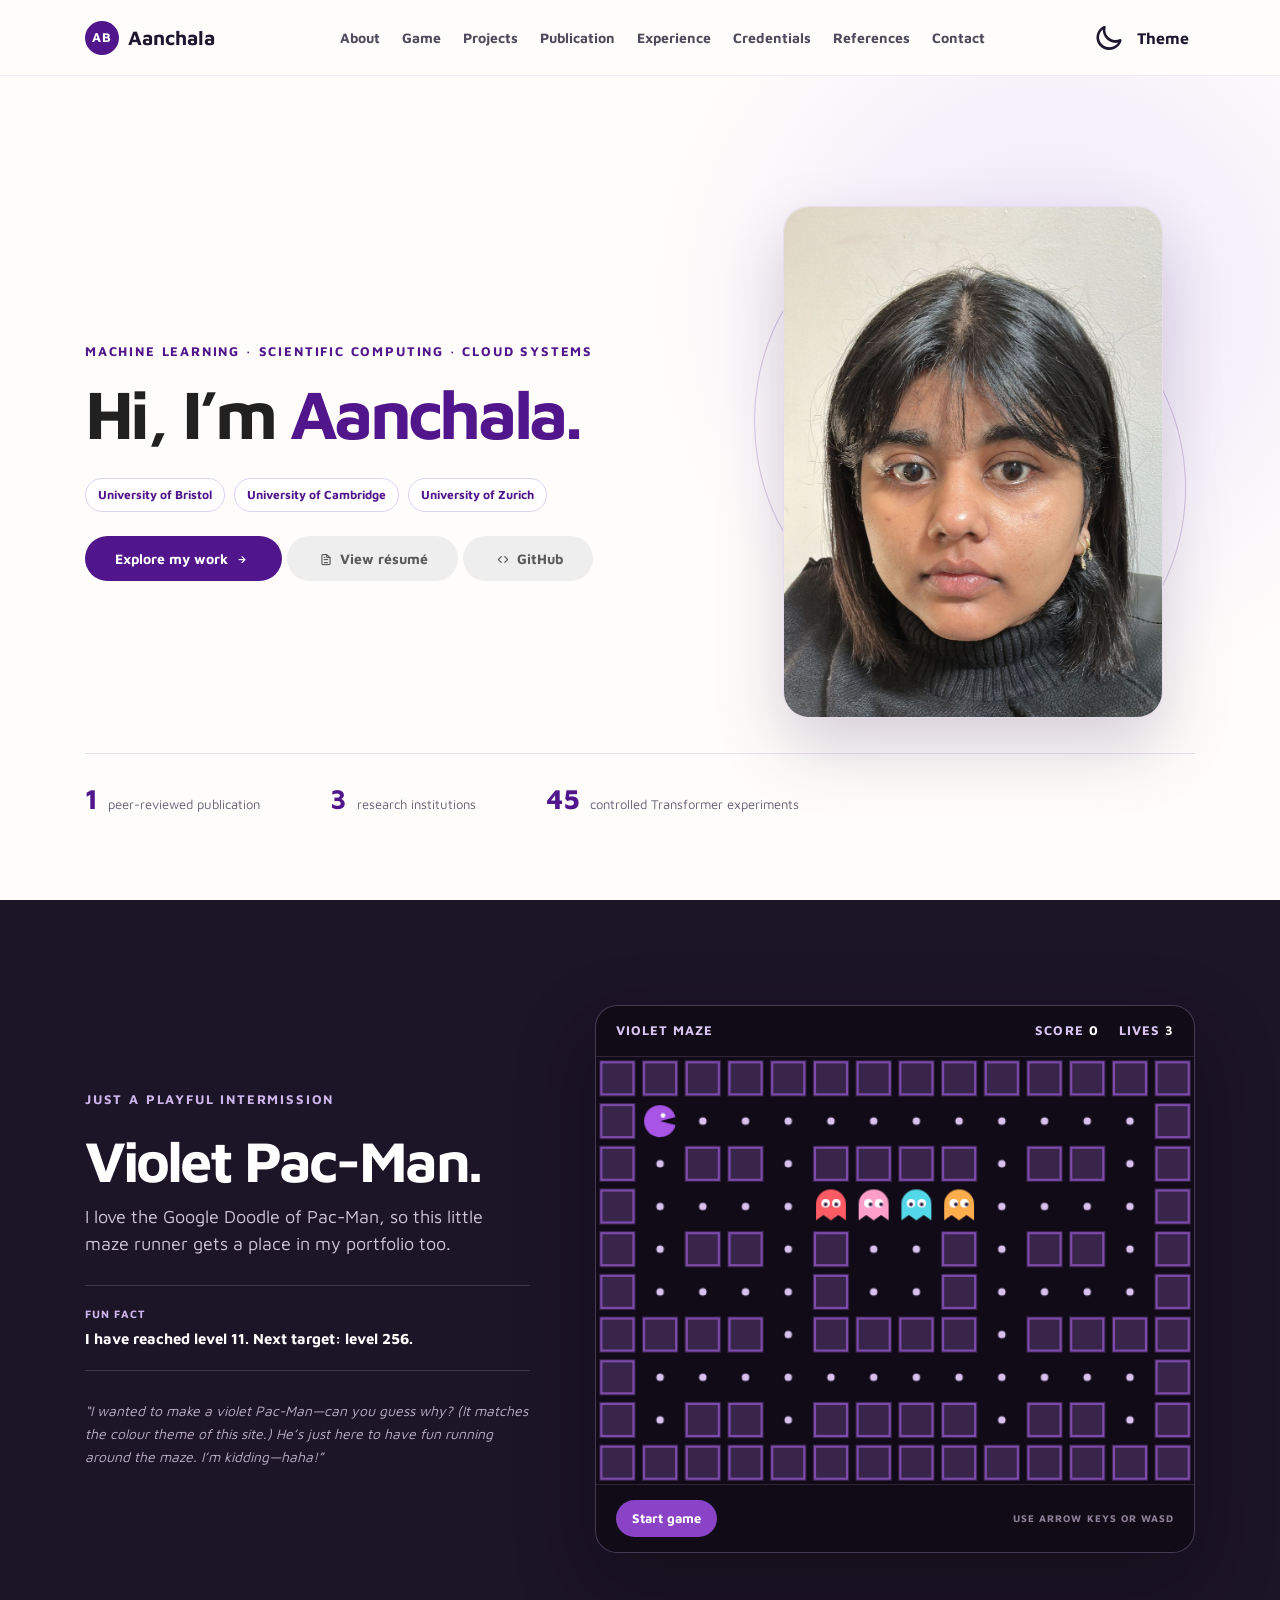
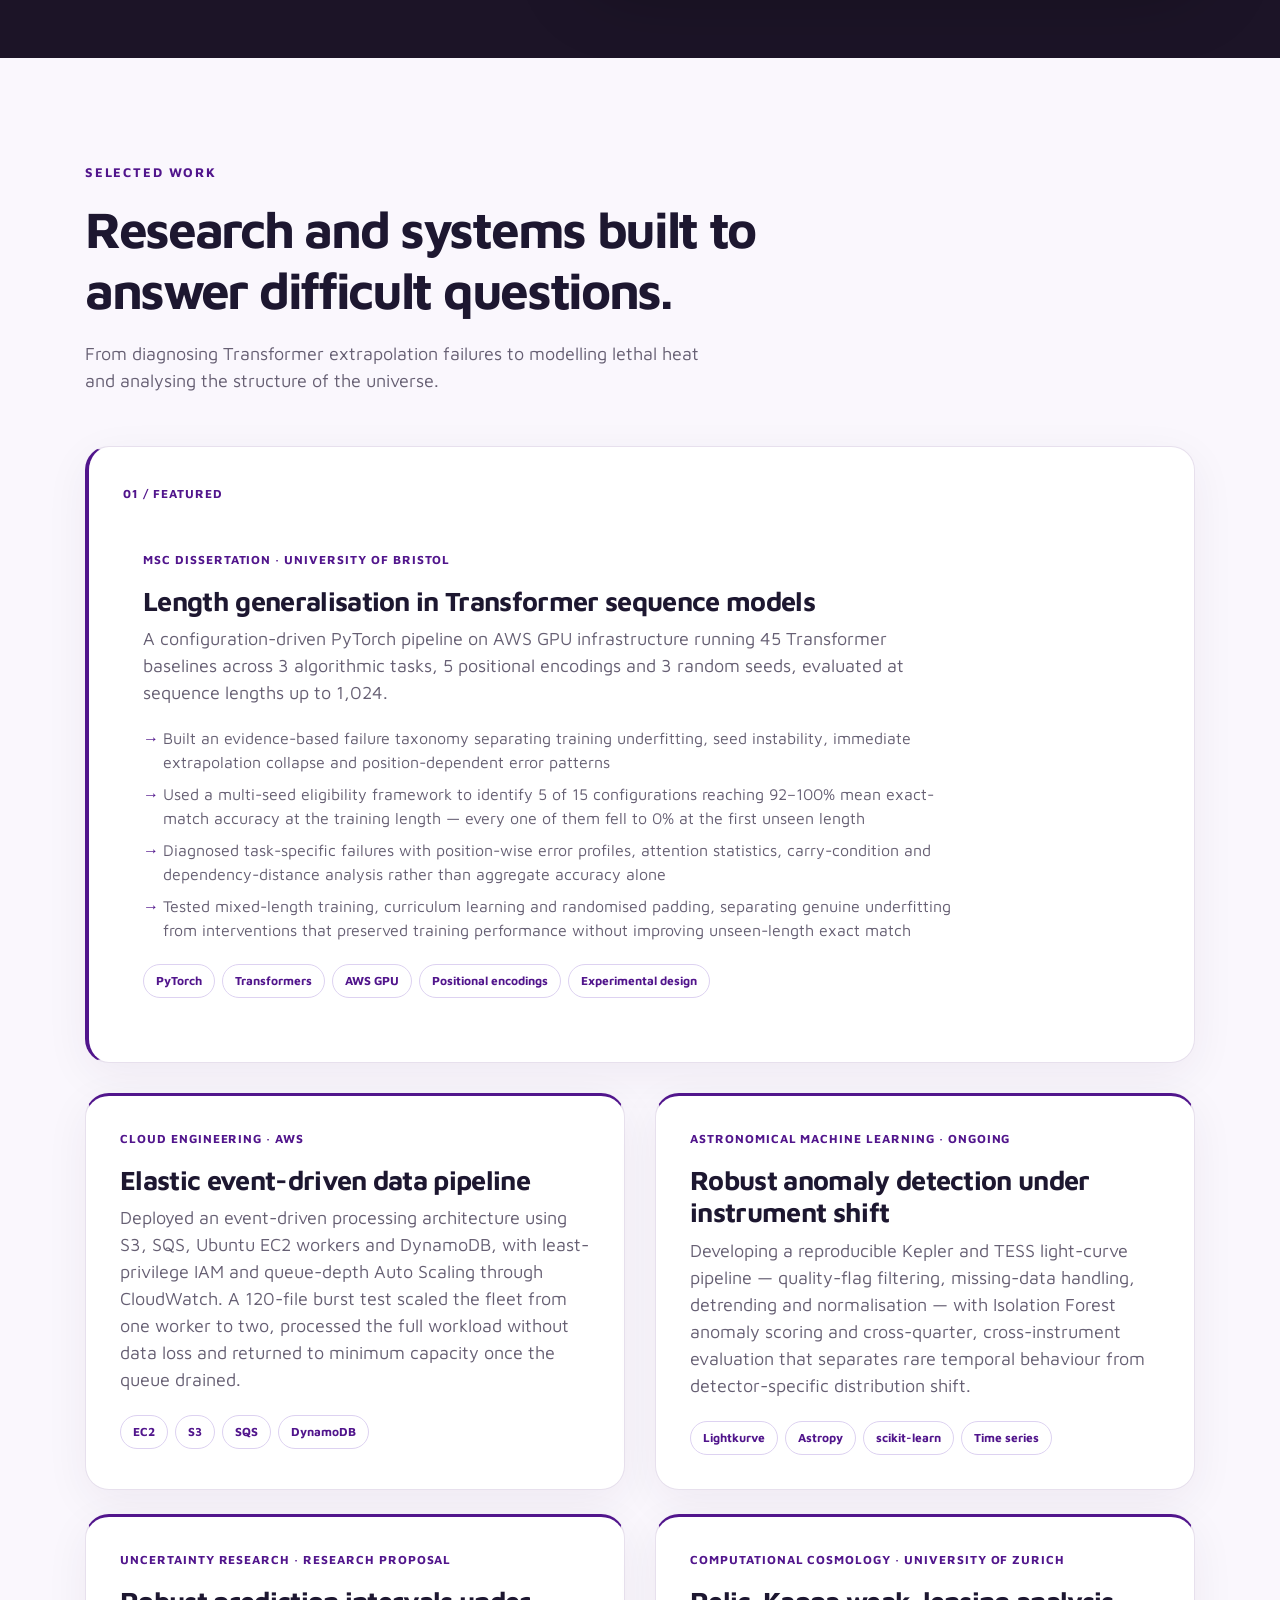
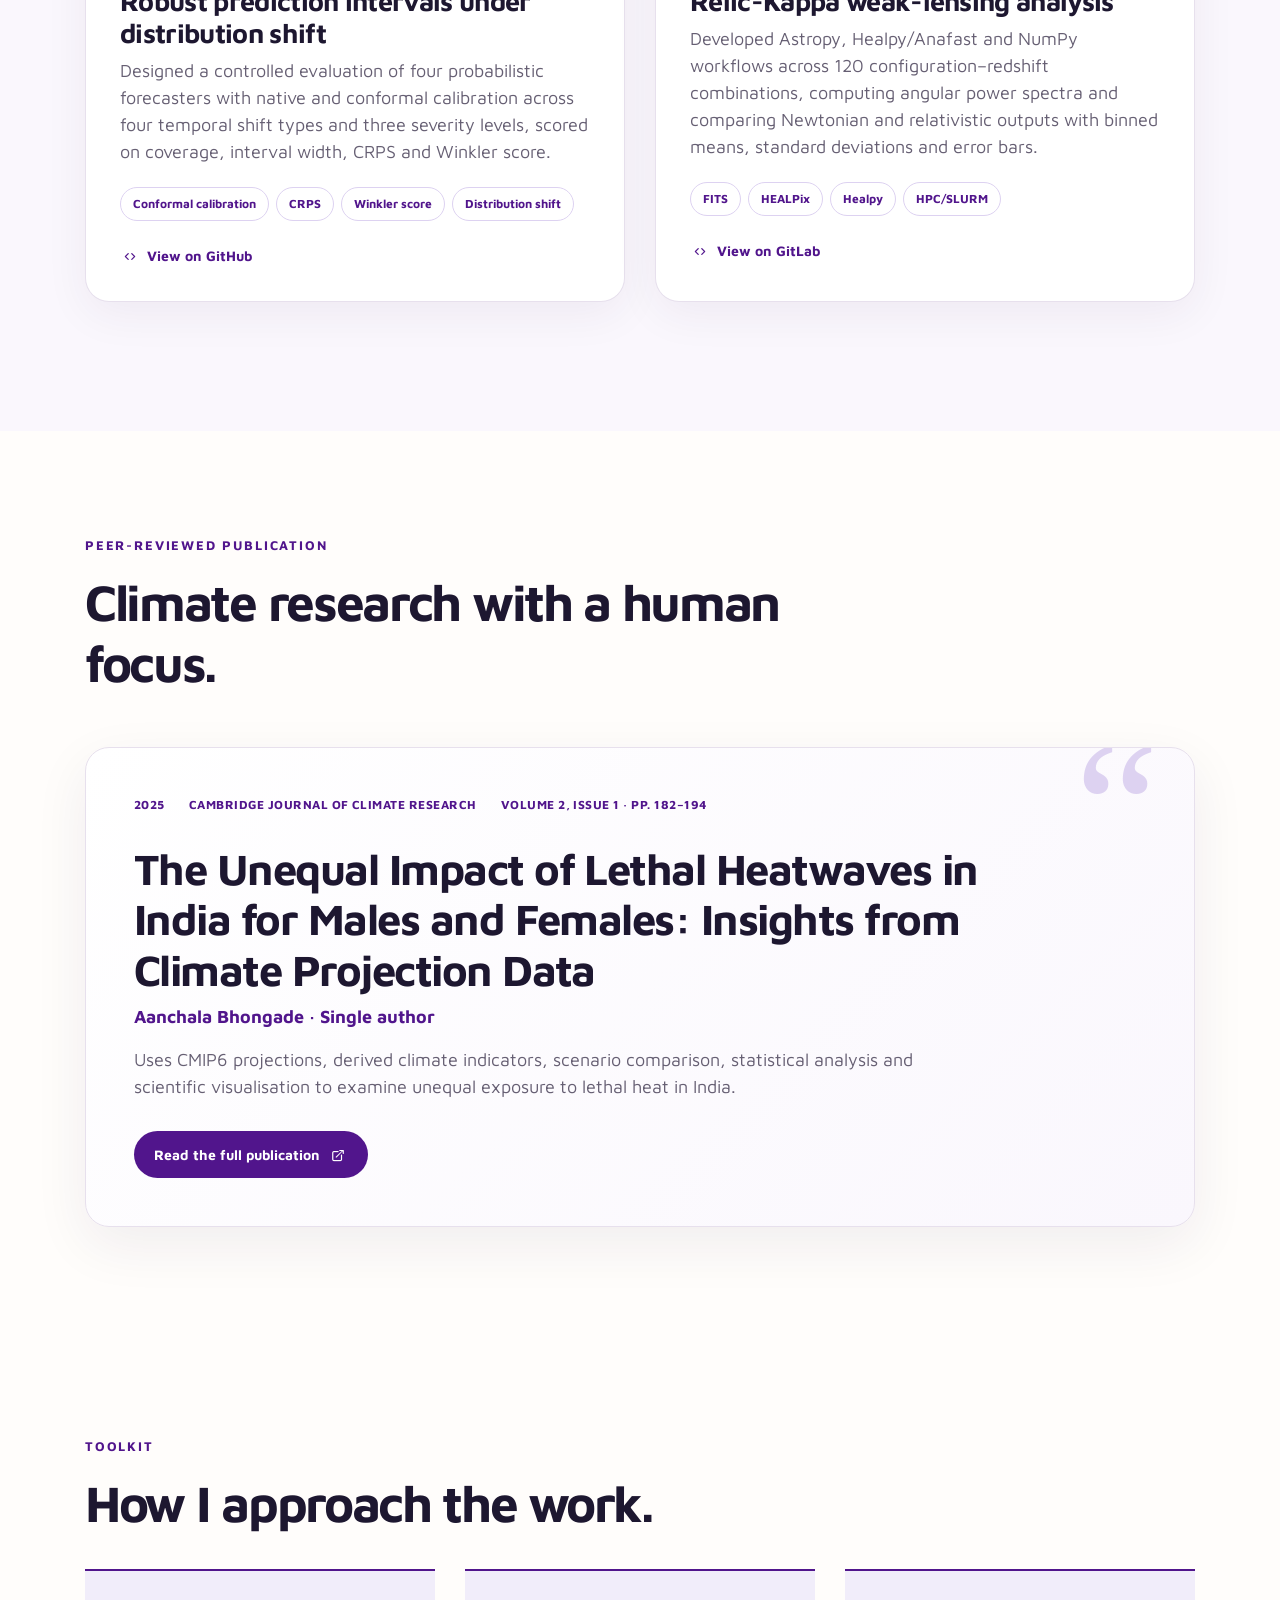
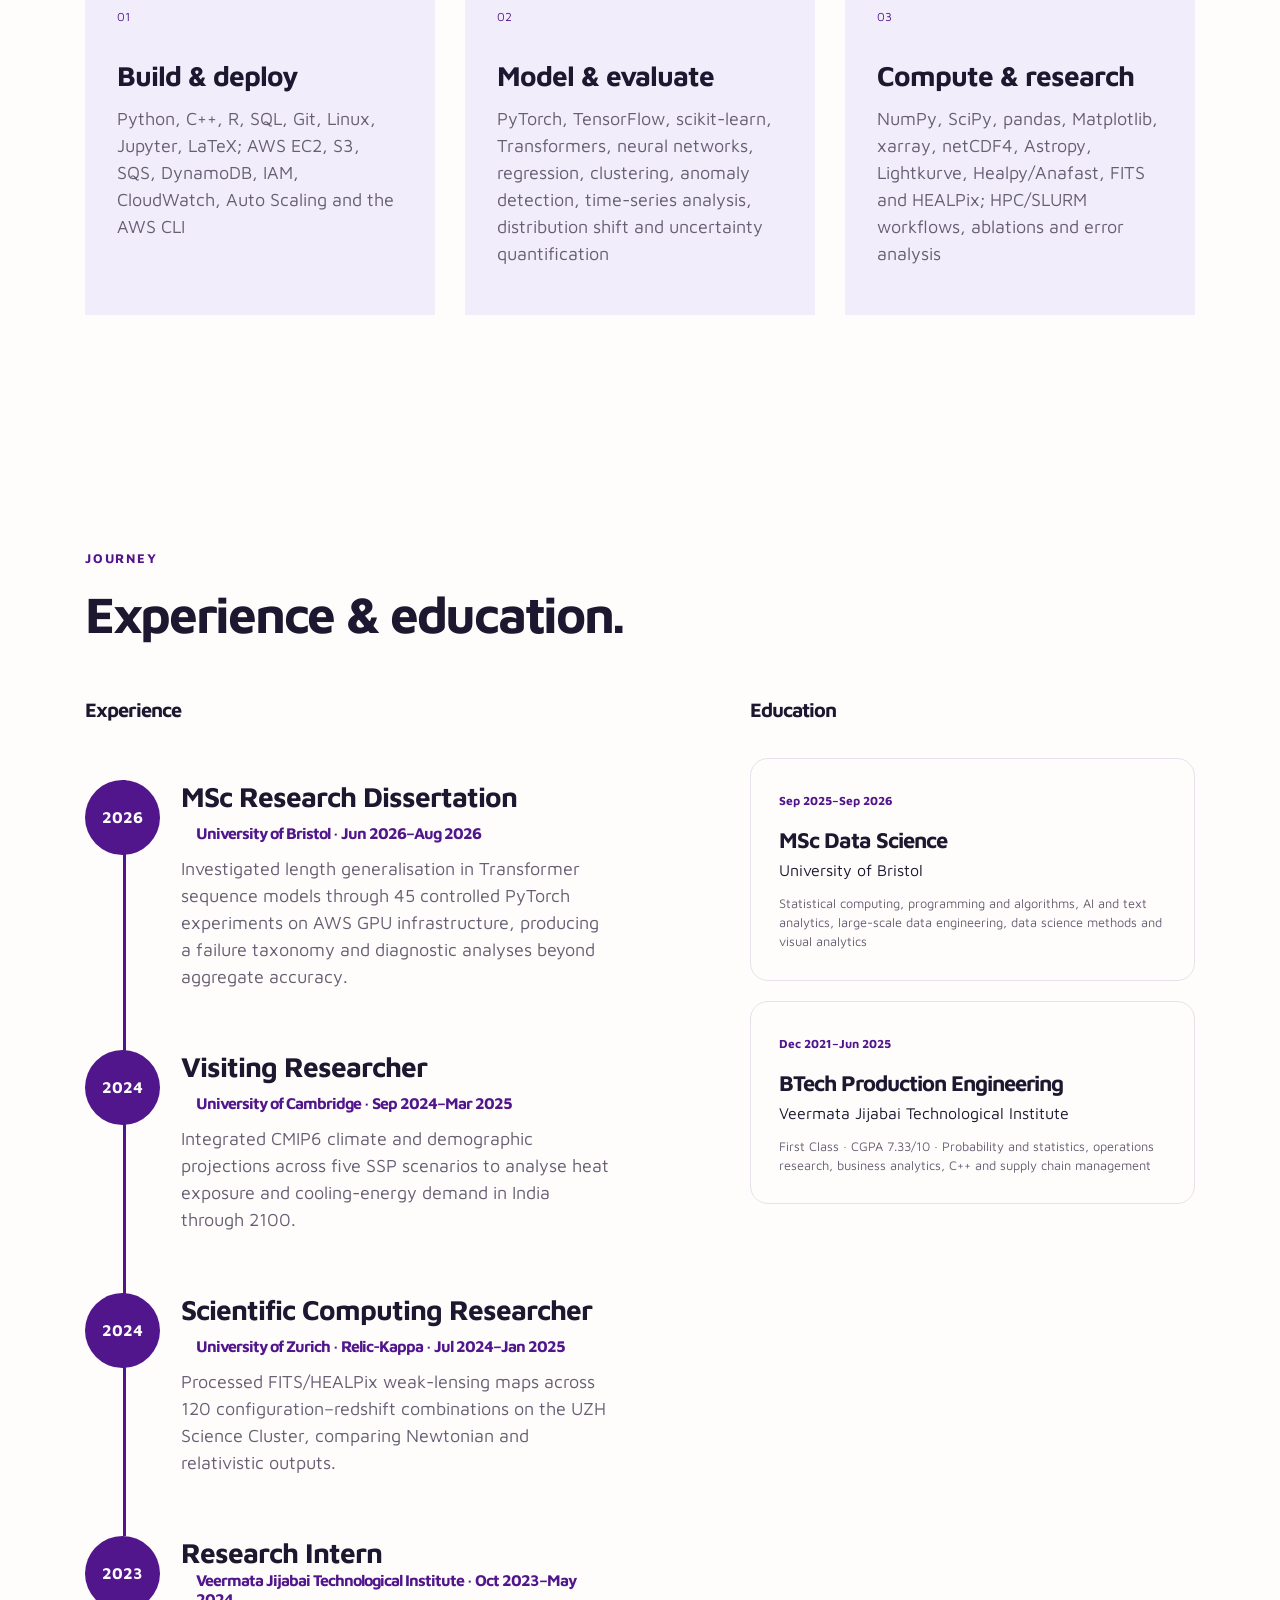
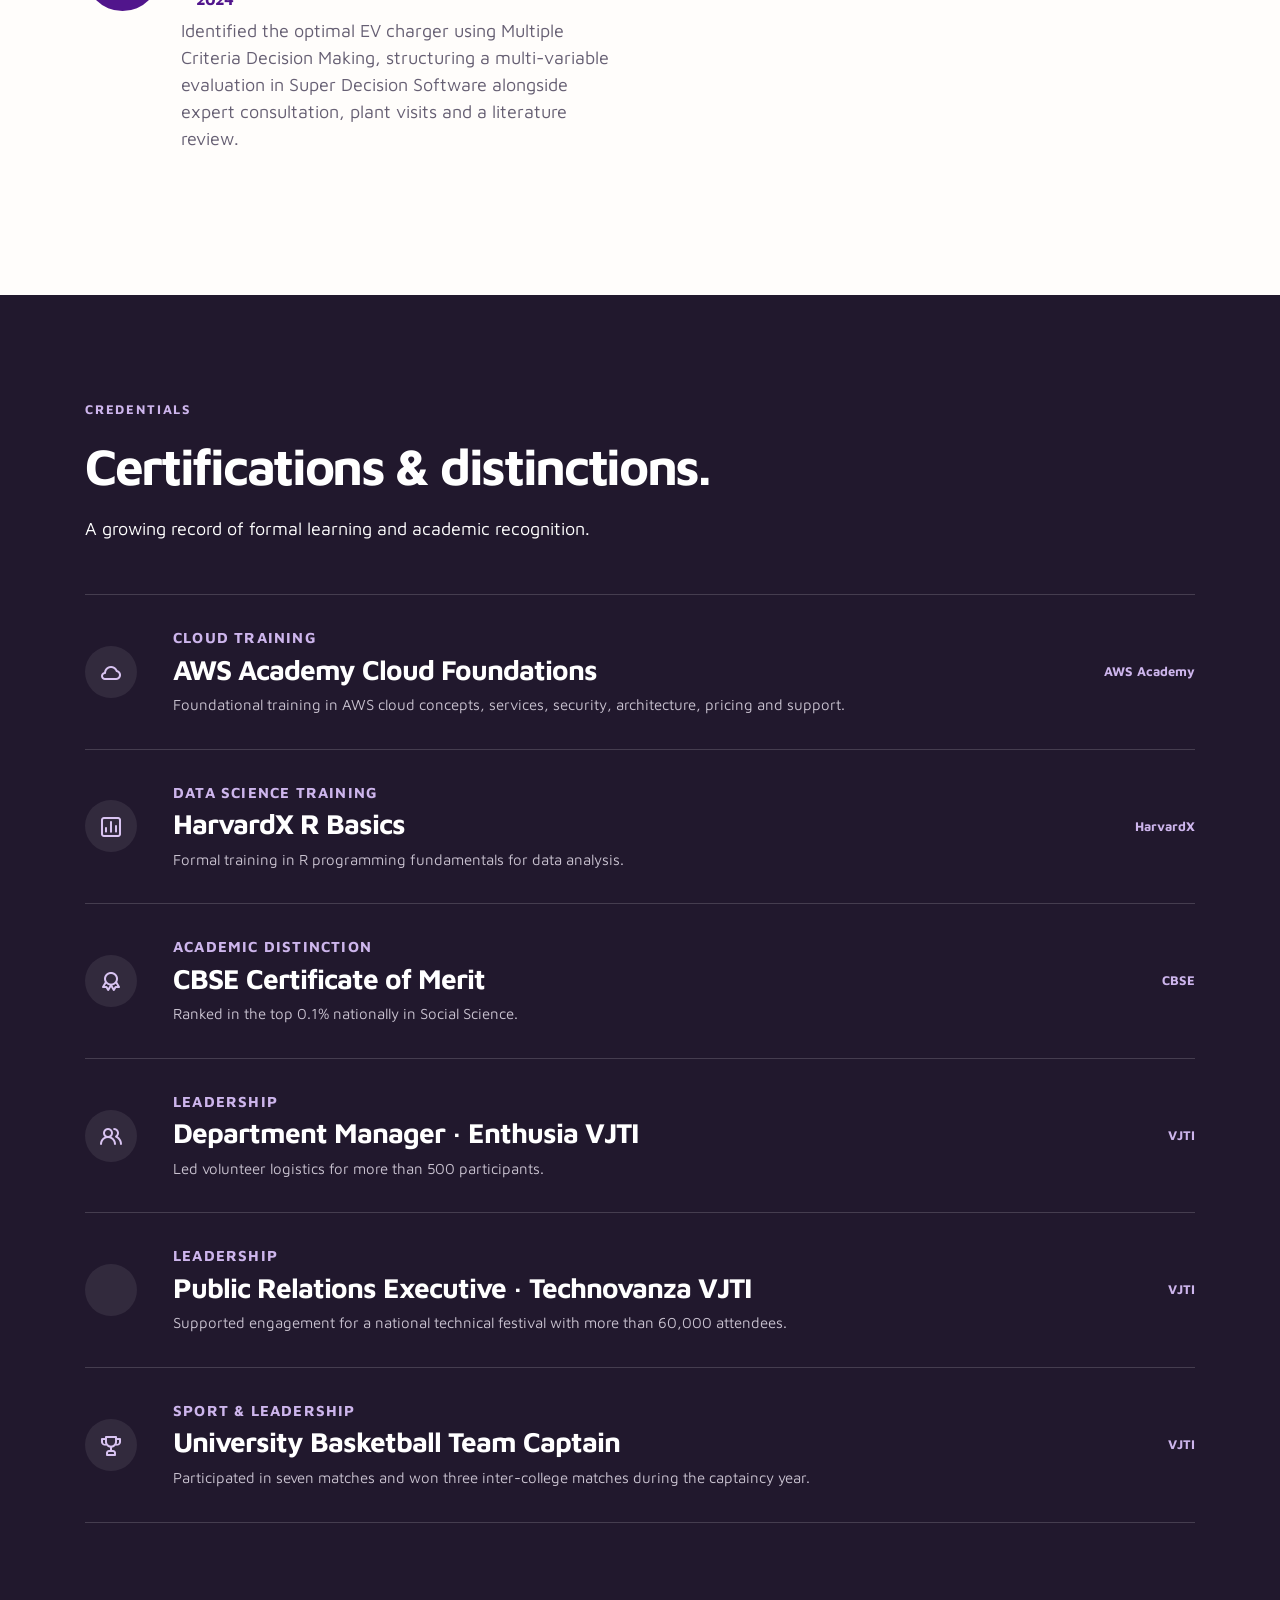
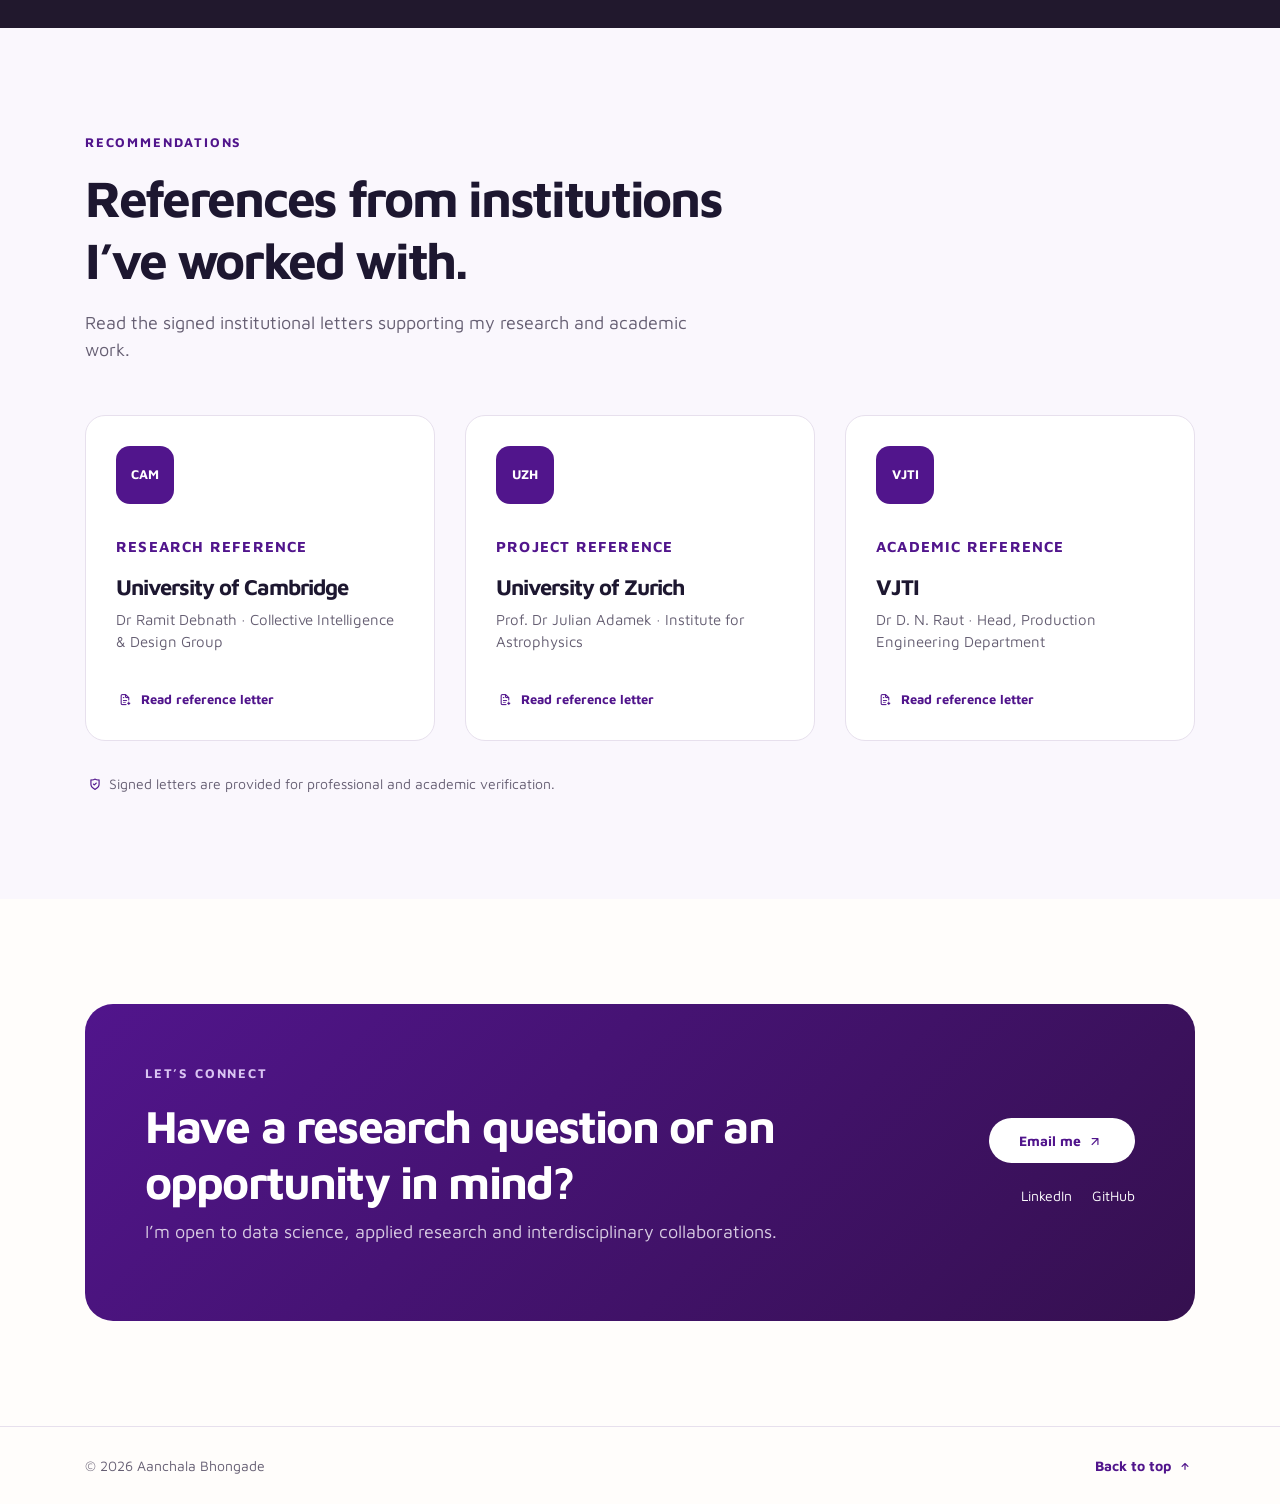
==== commit bf9134e3: "Simplify hero to a greeting and add portrait photo - Headline is now "Hi, I'm Aanchala." - Remove th" ====
--- a/index.html
+++ b/index.html
@@ -41,8 +41,7 @@
           <div class="col-lg-7 col-12">
             <div class="about-text">
               <p class="eyebrow">Machine learning · Scientific computing · Cloud systems</p>
-              <h1>I study the systems that <span class="accent-text">don’t behave as expected.</span></h1>
-              <p class="hero-copy">I’m Aanchala Ravindra Bhongade, a data scientist and researcher, and an MSc Data Science graduate of the <strong>University of Bristol</strong>. Most of my work lives where a model meets conditions it was never trained for: Transformers that collapse beyond their training length, forecasts that drift under distribution shift, and climate projections with real human consequences. I care about experiments that others can reproduce, uncertainty that is stated plainly, and findings that still hold when someone checks them.</p>
+              <h1>Hi, I’m <span class="accent-text">Aanchala.</span></h1>
               <div class="affiliation-row" aria-label="Research affiliations">
                 <span>University of Bristol</span><span>University of Cambridge</span><span>University of Zurich</span>
               </div>
@@ -54,11 +53,11 @@
             </div>
           </div>
           <div class="col-lg-5 col-12">
-            <div class="hero-visual" aria-hidden="true">
-              <div class="orbit orbit-one"></div><div class="orbit orbit-two"></div>
-              <div class="data-card card-one"><span>01</span><strong>Transformers</strong><small>Length generalisation</small></div>
-              <div class="data-card card-two"><span>02</span><strong>Climate data</strong><small>Peer-reviewed research</small></div>
-              <div class="data-card card-three"><span>03</span><strong>Cloud & HPC</strong><small>AWS and SLURM workflows</small></div>
+            <div class="hero-visual">
+              <div class="orbit orbit-one" aria-hidden="true"></div><div class="orbit orbit-two" aria-hidden="true"></div>
+              <figure class="hero-portrait">
+                <img src="images/aanchala-portrait.jpg" alt="Portrait of Aanchala Ravindra Bhongade" width="900" height="1215" loading="eager" decoding="async">
+              </figure>
             </div>
           </div>
         </div>
--- a/css/tooplate-style.css
+++ b/css/tooplate-style.css
@@ -1,665 +1,665 @@
-/*
-
-Tooplate 2115 Marvel
-
-https://www.tooplate.com/view/2115-marvel
-
-*/
-
-
-@import url("https://fonts.googleapis.com/css?family=Maven+Pro:400,700");
-body {
-  font-family: "Maven Pro", sans-serif;
-  padding-top: 70px;
-}
-
-.full-screen {
-  padding: 8rem 0;
-}
-
-.small-text {
-  color: #5b5b5b;
-  font-size: 14px;
-  font-weight: bold;
-  padding: 8px 16px;
-  border-radius: 50px;
-  letter-spacing: 0.2px;
-}
-
-ul {
-  margin: 0;
-  padding: 0;
-}
-ul li {
-  list-style: none;
-}
-
-a {
-  font-weight: normal;
-  text-decoration: none !important;
-  transition: all 0.4s ease;
-}
-a:hover {
-  color: #51158C !important;
-}
-
-.navbar-brand .uil {
-  font-size: 40px;
-}
-
-p {
-  font-size: 18px;
-  font-weight: 300;
-  line-height: 1.5;
-  color: #5b5b5b;
-}
-
-h1, h2, h3, h4, h5, h6 {
-  font-weight: bold;
-  letter-spacing: -1px;
-}
-
-h1 {
-  color: #212121;
-  font-size: 2.8em;
-  margin: 24px 0;
-}
-
-h2 {
-  color: #353535;
-  font-size: 2.4em;
-  font-weight: bold;
-}
-
-h3 {
-  color: #484848;
-}
-
-h3,
-b, strong {
-  font-weight: bold;
-}
-
-.custom-btn {
-  background: #eee;
-  color: #5b5b5b;
-  font-weight: bold;
-  border-radius: 50px;
-  padding: 13px 29px;
-  font-size: 14px;
-  line-height: normal;
-  overflow: hidden;
-  transition: all 0.4s ease;
-}
-.custom-btn:hover {
-  color: #51158C;
-}
-.custom-btn.custom-btn-bg {
-  background: #51158C;
-  color: #ffffff;
-}
-.custom-btn.custom-btn-bg:hover {
-  background: #BDC1F2;
-  color: #51158C !important;
-}
-
-.animated {
-  position: relative;
-}
-
-.animated-info {
-  display: inline-block;
-  vertical-align: top;
-  margin-top: 5px;
-  min-width: 260px;
-  position: relative;
-}
-
-.animated-item {
-  color: #51158C;
-}
-
-.animated-item {
-  font-size: 38px;
-  line-height: inherit;
-  display: block;
-  opacity: 0;
-  overflow: hidden;
-  position: absolute;
-  top: 0;
-  right: 0;
-  left: 0;
-  animation: BottomTotop 6s linear infinite 0s;
-}
-.animated-item:nth-child(2n+2) {
-  animation-delay: 2s;
-}
-.animated-item:nth-child(3n+3) {
-  animation-delay: 4s;
-}
-
-@keyframes BottomTotop {
-  0% {
-    opacity: 0;
-  }
-  5% {
-    opacity: 0;
-    transform: translateY(5px);
-  }
-  10% {
-    opacity: 1;
-    transform: translateY(0px);
-  }
-  25% {
-    opacity: 1;
-    transform: translateY(0px);
-  }
-  30% {
-    opacity: 0;
-    transform: translateY(5px);
-  }
-  80% {
-    opacity: 0;
-  }
-  100% {
-    opacity: 0;
-  }
-}
-.navbar {
-  position: fixed;
-  top: 0;
-  right: 0;
-  left: 0;
-  z-index: 999999;
-  will-change: transform;
-  transition: transform 200ms linear;
-}
-.navbar[class*="-unpinned"] {
-  transform: translate(0, -150%);
-}
-.navbar[class*="-pinned"] {
-  transform: translate(0, 0);
-}
-.navbar[class*="headroom--not-top"] {
-  background: #ffffff;
-  border-bottom: 1px solid #f0f0f0;
-  padding-top: 0;
-  padding-bottom: 0;
-}
-
-.navbar-brand {
-  font-weight: bold;
-}
-
-.navbar-expand-sm .navbar-nav .nav-link {
-  padding: 0 20px;
-}
-
-.nav-link {
-  font-weight: bold;
-  font-size: 16px;
-  overflow: hidden;
-}
-.nav-link span {
-  position: relative;
-  display: inline-block;
-  transition: transform 0.3s;
-}
-.nav-link span:before {
-  position: absolute;
-  top: 100%;
-  content: attr(data-hover);
-  transform: translate3d(0, 0, 0);
-}
-
-.navbar-light .navbar-nav .nav-link:focus,
-.navbar-light .navbar-nav .nav-link:hover {
-  color: #51158C;
-  font-weight: bold;
-}
-.navbar-light .navbar-nav .nav-link:focus span,
-.navbar-light .navbar-nav .nav-link:hover span {
-  transform: translateY(-100%);
-}
-
-.navbar-light .navbar-toggler-icon {
-  background: none;
-}
-
-.navbar-toggler {
-  border: 0;
-  padding: 0;
-  width: 32px;
-  height: 32px;
-  line-height: 32px;
-  outline: none;
-  cursor: pointer;
-  margin-right: 10px;
-}
-.navbar-toggler:focus {
-  outline: none;
-}
-.navbar-toggler[aria-expanded="true"] .navbar-toggler-icon:first-child {
-  transform: rotate(45deg);
-  top: 6px;
-}
-.navbar-toggler[aria-expanded="true"] .navbar-toggler-icon:nth-child(2) {
-  display: none;
-}
-.navbar-toggler[aria-expanded="true"] .navbar-toggler-icon:last-child {
-  transform: rotate(-45deg);
-  bottom: 1px;
-}
-.navbar-toggler .navbar-toggler-icon {
-  background: #212121;
-  display: block;
-  width: 100%;
-  height: 2px;
-  margin: 5px 0;
-  transition: all 0.4s ease;
-  position: relative;
-}
-
-.copyright-text {
-  font-size: 16px;
-  font-weight: normal;
-  display: block;
-}
-
-.color-mode {
-  font-weight: bold;
-  cursor: pointer;
-}
-
-.color-mode-icon {
-  position: relative;
-  right: 6px;
-}
-.color-mode-icon:after {
-  font-family: 'unicons';
-  content: '\ea9f';
-  font-size: 30px;
-  font-weight: 300;
-  font-style: normal;
-}
-.color-mode-icon.active:after {
-  font-family: 'unicons';
-  content: '\eb65';
-  font-size: 30px;
-  color: #ffffff;
-}
-
-.dark-mode {
-  background: #0c0c0d;
-}
-.dark-mode .navbar-light .navbar-nav .nav-link {
-  color: rgba(255, 255, 255, 0.8);
-}
-.dark-mode .navbar-light .navbar-nav .nav-link:hover {
-  color: #51158C;
-}
-.dark-mode .navbar[class*="headroom--not-top"] {
-  background: #0c0c0d;
-  border-bottom: 1px solid #1f1f1f;
-}
-.dark-mode .small-text {
-  background: #0d0c15;
-  color: #ffffff;
-}
-.dark-mode .feature-card .uil,
-.dark-mode .navbar-light .navbar-brand,
-.dark-mode h1, .dark-mode h2, .dark-mode h3, .dark-mode h4, .dark-mode h5, .dark-mode h6,
-.dark-mode .color-mode {
-  color: #ffffff;
-}
-.dark-mode .owl-carousel .owl-nav button.owl-next,
-.dark-mode .owl-carousel .owl-nav button.owl-prev,
-.dark-mode .owl-carousel button.owl-dot {
-  color: #ffffff;
-}
-
-.timeline-wrapper {
-  position: relative;
-  padding: 22px 0;
-}
-.timeline-wrapper:last-child:before {
-  height: 0;
-}
-.timeline-wrapper:before {
-  content: "";
-  background: #51158C;
-  width: 3px;
-  height: 100%;
-  position: absolute;
-  left: 38px;
-}
-
-.timeline-yr {
-  background: #51158C;
-  border-radius: 100%;
-  position: absolute;
-  width: 75px;
-  height: 75px;
-  line-height: 75px;
-  text-align: center;
-}
-.timeline-yr span {
-  color: #ffffff;
-  font-size: 16px;
-  font-weight: bold;
-  display: block;
-  line-height: 75px;
-}
-
-.timeline-info {
-  display: inline-block;
-  vertical-align: top;
-  max-width: 432px;
-  margin-left: 6em;
-}
-.timeline-info small {
-  color: #51158C;
-  font-size: 16px;
-  font-weight: bold;
-  display: inline-block;
-  vertical-align: middle;
-  margin-left: 15px;
-}
-
-.owl-carousel .owl-nav span {
-  display: none;
-}
-.owl-carousel .owl-nav .owl-prev:before,
-.owl-carousel .owl-nav .owl-next:before {
-  background: none;
-  padding: 0;
-  display: block;
-  position: absolute;
-  top: 50%;
-  transform: translate(0, -50%);
-  font-family: 'unicons';
-  font-size: 100px;
-  line-height: normal;
-}
-.owl-carousel .owl-nav .owl-prev:before {
-  content: '\e833';
-  left: -45px;
-}
-.owl-carousel .owl-nav .owl-next:before {
-  content: '\e836';
-  right: -45px;
-}
-
-.owl-theme .owl-nav [class*=owl-] {
-  background: none;
-  border-radius: 0;
-  margin: 0;
-  padding: 0;
-  font-size: inherit;
-}
-.owl-theme .owl-nav [class*=owl-]:hover {
-  color: #51158C;
-}
-.owl-theme .owl-dots .owl-dot {
-  outline: none;
-}
-.owl-theme .owl-dots .owl-dot span {
-  width: 8px;
-  height: 8px;
-}
-.owl-theme .owl-dots .owl-dot.active span, .owl-theme .owl-dots .owl-dot:hover span {
-  background: #5b5b5b;
-}
-
-.google-map iframe {
-  width: 100%;
-}
-
-.contact-form {
-  position: relative;
-}
-.contact-form .form-control {
-  background: transparent;
-  border-radius: 2px;
-  outline: none;
-  box-shadow: none;
-  font-weight: bold;
-  margin: 16px 0;
-}
-.contact-form .form-control:not(textarea) {
-  height: 48px;
-}
-.contact-form .form-control:hover, .contact-form .form-control:focus {
-  border-color: #51158C;
-}
-.contact-form .submit-btn {
-  background: #51158C;
-  border-radius: 50px;
-  color: #ffffff;
-  font-weight: bold;
-  border: 0;
-  cursor: pointer;
-  transition: all 0.4s ease;
-}
-.contact-form .submit-btn:hover {
-  background: #3b0f66;
-}
-
-.contact-info {
-  background: #51158C;
-  border-radius: 0 0 3px 3px;
-  position: relative;
-  bottom: 8px;
-}
-.contact-info p, .contact-info a {
-  color: #f7f3f3;
-}
-
-.social-links .uil {
-  color: #f7f3f3;
-  font-size: 20px;
-  display: block;
-  margin: 5px 0;
-}
-.social-links .uil:hover {
-  color: #51158C;
-}
-
-/* Skills Section */
-.skills {
-  background: #BDC1F2;
-}
-.dark-mode .skills {
-  background: #141414;
-}
-.skill-card {
-  background: #ffffff;
-  border-radius: 8px;
-  padding: 30px 25px;
-  text-align: center;
-  transition: all 0.3s ease;
-  box-shadow: 0 2px 10px rgba(0, 0, 0, 0.05);
-  height: 100%;
-}
-.dark-mode .skill-card {
-  background: #1f1f1f;
-}
-.skill-card:hover {
-  transform: translateY(-5px);
-  box-shadow: 0 8px 25px rgba(0, 0, 0, 0.1);
-}
-.skill-icon {
-  font-size: 40px;
-  color: #51158C;
-  margin-bottom: 15px;
-}
-.skill-card h3 {
-  font-size: 1.2em;
-  margin-bottom: 10px;
-}
-.skill-card p {
-  font-size: 14px;
-  margin-bottom: 0;
-}
-
-/* Interests Section */
-.interests {
-  background: #BDC1F2;
-}
-.dark-mode .interests {
-  background: #141414;
-}
-.section-subtitle {
-  color: #777;
-  font-size: 16px;
-}
-.interest-item {
-  padding: 25px 15px;
-  background: #ffffff;
-  border-radius: 8px;
-  transition: all 0.3s ease;
-  box-shadow: 0 2px 10px rgba(0, 0, 0, 0.05);
-  height: 100%;
-}
-.dark-mode .interest-item {
-  background: #1f1f1f;
-}
-.interest-item:hover {
-  transform: translateY(-5px);
-  box-shadow: 0 8px 25px rgba(0, 0, 0, 0.1);
-}
-.interest-icon {
-  font-size: 40px;
-  margin-bottom: 10px;
-}
-.interest-item h5 {
-  font-weight: bold;
-  margin-bottom: 5px;
-}
-.interest-detail {
-  font-size: 13px;
-  color: #888;
-  margin-bottom: 0;
-}
-
-/* Gallery */
-.gallery-item {
-  border-radius: 8px;
-  overflow: hidden;
-  box-shadow: 0 2px 10px rgba(0, 0, 0, 0.1);
-}
-.gallery-item img {
-  width: 100%;
-  height: 250px;
-  object-fit: cover;
-  transition: transform 0.3s ease;
-}
-.gallery-item img:hover {
-  transform: scale(1.05);
-}
-
-@media (min-width: 1270px) {
-  .owl-theme .owl-dots {
-    position: relative;
-    bottom: 50px;
-  }
-}
-@media (max-width: 991px) {
-  .full-screen {
-    padding-bottom: 4rem;
-  }
-
-  .color-mode {
-    display: none;
-  }
-
-  .about-image {
-    margin-top: 4em;
-  }
-
-  .mobile-mt-2,
-  .contact-form {
-    margin-top: 2em;
-  }
-
-  .contact-info {
-    padding: 0 2rem;
-  }
-}
-@media (max-width: 767px) {
-  h1 {
-    font-size: 2.4em;
-  }
-
-  h2 {
-    font-size: 2em;
-  }
-
-  .animated-item {
-    font-size: 28px;
-  }
-
-  .navbar-collapse {
-    background: #ffffff;
-    text-align: center;
-    padding-bottom: 20px;
-  }
-
-  .navbar-expand-sm .navbar-nav .nav-link {
-    padding: 3px 20px;
-  }
-}
-@media (max-width: 580px) {
-	.animated-info {
-		min-width: 200px;
-	}
-  .animated-item {
-    font-size: 30px;
-  }
-
-  .custom-btn-group {
-    text-align: center;
-  }
-
-  .custom-btn {
-    display: block;
-    margin: 10px 0;
-  }
-
-  .owl-theme .owl-nav {
-    display: none;
-  }
-
-  .timeline-info small {
-    display: block;
-    margin: 10px 0 0 0;
-  }
-}
+/*
+
+Tooplate 2115 Marvel
+
+https://www.tooplate.com/view/2115-marvel
+
+*/
+
+
+@import url("https://fonts.googleapis.com/css?family=Maven+Pro:400,700");
+body {
+  font-family: "Maven Pro", sans-serif;
+  padding-top: 70px;
+}
+
+.full-screen {
+  padding: 8rem 0;
+}
+
+.small-text {
+  color: #5b5b5b;
+  font-size: 14px;
+  font-weight: bold;
+  padding: 8px 16px;
+  border-radius: 50px;
+  letter-spacing: 0.2px;
+}
+
+ul {
+  margin: 0;
+  padding: 0;
+}
+ul li {
+  list-style: none;
+}
+
+a {
+  font-weight: normal;
+  text-decoration: none !important;
+  transition: all 0.4s ease;
+}
+a:hover {
+  color: #51158C !important;
+}
+
+.navbar-brand .uil {
+  font-size: 40px;
+}
+
+p {
+  font-size: 18px;
+  font-weight: 300;
+  line-height: 1.5;
+  color: #5b5b5b;
+}
+
+h1, h2, h3, h4, h5, h6 {
+  font-weight: bold;
+  letter-spacing: -1px;
+}
+
+h1 {
+  color: #212121;
+  font-size: 2.8em;
+  margin: 24px 0;
+}
+
+h2 {
+  color: #353535;
+  font-size: 2.4em;
+  font-weight: bold;
+}
+
+h3 {
+  color: #484848;
+}
+
+h3,
+b, strong {
+  font-weight: bold;
+}
+
+.custom-btn {
+  background: #eee;
+  color: #5b5b5b;
+  font-weight: bold;
+  border-radius: 50px;
+  padding: 13px 29px;
+  font-size: 14px;
+  line-height: normal;
+  overflow: hidden;
+  transition: all 0.4s ease;
+}
+.custom-btn:hover {
+  color: #51158C;
+}
+.custom-btn.custom-btn-bg {
+  background: #51158C;
+  color: #ffffff;
+}
+.custom-btn.custom-btn-bg:hover {
+  background: #BDC1F2;
+  color: #51158C !important;
+}
+
+.animated {
+  position: relative;
+}
+
+.animated-info {
+  display: inline-block;
+  vertical-align: top;
+  margin-top: 5px;
+  min-width: 260px;
+  position: relative;
+}
+
+.animated-item {
+  color: #51158C;
+}
+
+.animated-item {
+  font-size: 38px;
+  line-height: inherit;
+  display: block;
+  opacity: 0;
+  overflow: hidden;
+  position: absolute;
+  top: 0;
+  right: 0;
+  left: 0;
+  animation: BottomTotop 6s linear infinite 0s;
+}
+.animated-item:nth-child(2n+2) {
+  animation-delay: 2s;
+}
+.animated-item:nth-child(3n+3) {
+  animation-delay: 4s;
+}
+
+@keyframes BottomTotop {
+  0% {
+    opacity: 0;
+  }
+  5% {
+    opacity: 0;
+    transform: translateY(5px);
+  }
+  10% {
+    opacity: 1;
+    transform: translateY(0px);
+  }
+  25% {
+    opacity: 1;
+    transform: translateY(0px);
+  }
+  30% {
+    opacity: 0;
+    transform: translateY(5px);
+  }
+  80% {
+    opacity: 0;
+  }
+  100% {
+    opacity: 0;
+  }
+}
+.navbar {
+  position: fixed;
+  top: 0;
+  right: 0;
+  left: 0;
+  z-index: 999999;
+  will-change: transform;
+  transition: transform 200ms linear;
+}
+.navbar[class*="-unpinned"] {
+  transform: translate(0, -150%);
+}
+.navbar[class*="-pinned"] {
+  transform: translate(0, 0);
+}
+.navbar[class*="headroom--not-top"] {
+  background: #ffffff;
+  border-bottom: 1px solid #f0f0f0;
+  padding-top: 0;
+  padding-bottom: 0;
+}
+
+.navbar-brand {
+  font-weight: bold;
+}
+
+.navbar-expand-sm .navbar-nav .nav-link {
+  padding: 0 20px;
+}
+
+.nav-link {
+  font-weight: bold;
+  font-size: 16px;
+  overflow: hidden;
+}
+.nav-link span {
+  position: relative;
+  display: inline-block;
+  transition: transform 0.3s;
+}
+.nav-link span:before {
+  position: absolute;
+  top: 100%;
+  content: attr(data-hover);
+  transform: translate3d(0, 0, 0);
+}
+
+.navbar-light .navbar-nav .nav-link:focus,
+.navbar-light .navbar-nav .nav-link:hover {
+  color: #51158C;
+  font-weight: bold;
+}
+.navbar-light .navbar-nav .nav-link:focus span,
+.navbar-light .navbar-nav .nav-link:hover span {
+  transform: translateY(-100%);
+}
+
+.navbar-light .navbar-toggler-icon {
+  background: none;
+}
+
+.navbar-toggler {
+  border: 0;
+  padding: 0;
+  width: 32px;
+  height: 32px;
+  line-height: 32px;
+  outline: none;
+  cursor: pointer;
+  margin-right: 10px;
+}
+.navbar-toggler:focus {
+  outline: none;
+}
+.navbar-toggler[aria-expanded="true"] .navbar-toggler-icon:first-child {
+  transform: rotate(45deg);
+  top: 6px;
+}
+.navbar-toggler[aria-expanded="true"] .navbar-toggler-icon:nth-child(2) {
+  display: none;
+}
+.navbar-toggler[aria-expanded="true"] .navbar-toggler-icon:last-child {
+  transform: rotate(-45deg);
+  bottom: 1px;
+}
+.navbar-toggler .navbar-toggler-icon {
+  background: #212121;
+  display: block;
+  width: 100%;
+  height: 2px;
+  margin: 5px 0;
+  transition: all 0.4s ease;
+  position: relative;
+}
+
+.copyright-text {
+  font-size: 16px;
+  font-weight: normal;
+  display: block;
+}
+
+.color-mode {
+  font-weight: bold;
+  cursor: pointer;
+}
+
+.color-mode-icon {
+  position: relative;
+  right: 6px;
+}
+.color-mode-icon:after {
+  font-family: 'unicons';
+  content: '\ea9f';
+  font-size: 30px;
+  font-weight: 300;
+  font-style: normal;
+}
+.color-mode-icon.active:after {
+  font-family: 'unicons';
+  content: '\eb65';
+  font-size: 30px;
+  color: #ffffff;
+}
+
+.dark-mode {
+  background: #0c0c0d;
+}
+.dark-mode .navbar-light .navbar-nav .nav-link {
+  color: rgba(255, 255, 255, 0.8);
+}
+.dark-mode .navbar-light .navbar-nav .nav-link:hover {
+  color: #51158C;
+}
+.dark-mode .navbar[class*="headroom--not-top"] {
+  background: #0c0c0d;
+  border-bottom: 1px solid #1f1f1f;
+}
+.dark-mode .small-text {
+  background: #0d0c15;
+  color: #ffffff;
+}
+.dark-mode .feature-card .uil,
+.dark-mode .navbar-light .navbar-brand,
+.dark-mode h1, .dark-mode h2, .dark-mode h3, .dark-mode h4, .dark-mode h5, .dark-mode h6,
+.dark-mode .color-mode {
+  color: #ffffff;
+}
+.dark-mode .owl-carousel .owl-nav button.owl-next,
+.dark-mode .owl-carousel .owl-nav button.owl-prev,
+.dark-mode .owl-carousel button.owl-dot {
+  color: #ffffff;
+}
+
+.timeline-wrapper {
+  position: relative;
+  padding: 22px 0;
+}
+.timeline-wrapper:last-child:before {
+  height: 0;
+}
+.timeline-wrapper:before {
+  content: "";
+  background: #51158C;
+  width: 3px;
+  height: 100%;
+  position: absolute;
+  left: 38px;
+}
+
+.timeline-yr {
+  background: #51158C;
+  border-radius: 100%;
+  position: absolute;
+  width: 75px;
+  height: 75px;
+  line-height: 75px;
+  text-align: center;
+}
+.timeline-yr span {
+  color: #ffffff;
+  font-size: 16px;
+  font-weight: bold;
+  display: block;
+  line-height: 75px;
+}
+
+.timeline-info {
+  display: inline-block;
+  vertical-align: top;
+  max-width: 432px;
+  margin-left: 6em;
+}
+.timeline-info small {
+  color: #51158C;
+  font-size: 16px;
+  font-weight: bold;
+  display: inline-block;
+  vertical-align: middle;
+  margin-left: 15px;
+}
+
+.owl-carousel .owl-nav span {
+  display: none;
+}
+.owl-carousel .owl-nav .owl-prev:before,
+.owl-carousel .owl-nav .owl-next:before {
+  background: none;
+  padding: 0;
+  display: block;
+  position: absolute;
+  top: 50%;
+  transform: translate(0, -50%);
+  font-family: 'unicons';
+  font-size: 100px;
+  line-height: normal;
+}
+.owl-carousel .owl-nav .owl-prev:before {
+  content: '\e833';
+  left: -45px;
+}
+.owl-carousel .owl-nav .owl-next:before {
+  content: '\e836';
+  right: -45px;
+}
+
+.owl-theme .owl-nav [class*=owl-] {
+  background: none;
+  border-radius: 0;
+  margin: 0;
+  padding: 0;
+  font-size: inherit;
+}
+.owl-theme .owl-nav [class*=owl-]:hover {
+  color: #51158C;
+}
+.owl-theme .owl-dots .owl-dot {
+  outline: none;
+}
+.owl-theme .owl-dots .owl-dot span {
+  width: 8px;
+  height: 8px;
+}
+.owl-theme .owl-dots .owl-dot.active span, .owl-theme .owl-dots .owl-dot:hover span {
+  background: #5b5b5b;
+}
+
+.google-map iframe {
+  width: 100%;
+}
+
+.contact-form {
+  position: relative;
+}
+.contact-form .form-control {
+  background: transparent;
+  border-radius: 2px;
+  outline: none;
+  box-shadow: none;
+  font-weight: bold;
+  margin: 16px 0;
+}
+.contact-form .form-control:not(textarea) {
+  height: 48px;
+}
+.contact-form .form-control:hover, .contact-form .form-control:focus {
+  border-color: #51158C;
+}
+.contact-form .submit-btn {
+  background: #51158C;
+  border-radius: 50px;
+  color: #ffffff;
+  font-weight: bold;
+  border: 0;
+  cursor: pointer;
+  transition: all 0.4s ease;
+}
+.contact-form .submit-btn:hover {
+  background: #3b0f66;
+}
+
+.contact-info {
+  background: #51158C;
+  border-radius: 0 0 3px 3px;
+  position: relative;
+  bottom: 8px;
+}
+.contact-info p, .contact-info a {
+  color: #f7f3f3;
+}
+
+.social-links .uil {
+  color: #f7f3f3;
+  font-size: 20px;
+  display: block;
+  margin: 5px 0;
+}
+.social-links .uil:hover {
+  color: #51158C;
+}
+
+/* Skills Section */
+.skills {
+  background: #BDC1F2;
+}
+.dark-mode .skills {
+  background: #141414;
+}
+.skill-card {
+  background: #ffffff;
+  border-radius: 8px;
+  padding: 30px 25px;
+  text-align: center;
+  transition: all 0.3s ease;
+  box-shadow: 0 2px 10px rgba(0, 0, 0, 0.05);
+  height: 100%;
+}
+.dark-mode .skill-card {
+  background: #1f1f1f;
+}
+.skill-card:hover {
+  transform: translateY(-5px);
+  box-shadow: 0 8px 25px rgba(0, 0, 0, 0.1);
+}
+.skill-icon {
+  font-size: 40px;
+  color: #51158C;
+  margin-bottom: 15px;
+}
+.skill-card h3 {
+  font-size: 1.2em;
+  margin-bottom: 10px;
+}
+.skill-card p {
+  font-size: 14px;
+  margin-bottom: 0;
+}
+
+/* Interests Section */
+.interests {
+  background: #BDC1F2;
+}
+.dark-mode .interests {
+  background: #141414;
+}
+.section-subtitle {
+  color: #777;
+  font-size: 16px;
+}
+.interest-item {
+  padding: 25px 15px;
+  background: #ffffff;
+  border-radius: 8px;
+  transition: all 0.3s ease;
+  box-shadow: 0 2px 10px rgba(0, 0, 0, 0.05);
+  height: 100%;
+}
+.dark-mode .interest-item {
+  background: #1f1f1f;
+}
+.interest-item:hover {
+  transform: translateY(-5px);
+  box-shadow: 0 8px 25px rgba(0, 0, 0, 0.1);
+}
+.interest-icon {
+  font-size: 40px;
+  margin-bottom: 10px;
+}
+.interest-item h5 {
+  font-weight: bold;
+  margin-bottom: 5px;
+}
+.interest-detail {
+  font-size: 13px;
+  color: #888;
+  margin-bottom: 0;
+}
+
+/* Gallery */
+.gallery-item {
+  border-radius: 8px;
+  overflow: hidden;
+  box-shadow: 0 2px 10px rgba(0, 0, 0, 0.1);
+}
+.gallery-item img {
+  width: 100%;
+  height: 250px;
+  object-fit: cover;
+  transition: transform 0.3s ease;
+}
+.gallery-item img:hover {
+  transform: scale(1.05);
+}
+
+@media (min-width: 1270px) {
+  .owl-theme .owl-dots {
+    position: relative;
+    bottom: 50px;
+  }
+}
+@media (max-width: 991px) {
+  .full-screen {
+    padding-bottom: 4rem;
+  }
+
+  .color-mode {
+    display: none;
+  }
+
+  .about-image {
+    margin-top: 4em;
+  }
+
+  .mobile-mt-2,
+  .contact-form {
+    margin-top: 2em;
+  }
+
+  .contact-info {
+    padding: 0 2rem;
+  }
+}
+@media (max-width: 767px) {
+  h1 {
+    font-size: 2.4em;
+  }
+
+  h2 {
+    font-size: 2em;
+  }
+
+  .animated-item {
+    font-size: 28px;
+  }
+
+  .navbar-collapse {
+    background: #ffffff;
+    text-align: center;
+    padding-bottom: 20px;
+  }
+
+  .navbar-expand-sm .navbar-nav .nav-link {
+    padding: 3px 20px;
+  }
+}
+@media (max-width: 580px) {
+	.animated-info {
+		min-width: 200px;
+	}
+  .animated-item {
+    font-size: 30px;
+  }
+
+  .custom-btn-group {
+    text-align: center;
+  }
+
+  .custom-btn {
+    display: block;
+    margin: 10px 0;
+  }
+
+  .owl-theme .owl-nav {
+    display: none;
+  }
+
+  .timeline-info small {
+    display: block;
+    margin: 10px 0 0 0;
+  }
+}
 @media (max-width: 320px) {
-  .animated-text {
-    margin-top: 0;
-  }
-
-  .about-text {
-    text-align: center;
-  }
-
-  .full-screen {
-    padding: 4rem 0;
-  }
-
-  .mobile-block {
-    display: block;
-  }
-
-  .contact-info {
-    flex-direction: column;
-  }
-
-  .social-links li {
-    display: inline-block;
-    vertical-align: top;
-  }
+  .animated-text {
+    margin-top: 0;
+  }
+
+  .about-text {
+    text-align: center;
+  }
+
+  .full-screen {
+    padding: 4rem 0;
+  }
+
+  .mobile-block {
+    display: block;
+  }
+
+  .contact-info {
+    flex-direction: column;
+  }
+
+  .social-links li {
+    display: inline-block;
+    vertical-align: top;
+  }
 }
 
 /* Portfolio refresh — 2026 */
@@ -687,12 +687,14 @@
 .color-mode-icon { margin-right: 0; }
 .full-screen { min-height: calc(100vh - 70px); padding: 7rem 0 3rem; background: radial-gradient(circle at 82% 28%, #eee6fa 0, rgba(238,230,250,0) 33%); }
 .eyebrow { color: var(--purple); font-size: 13px; font-weight: 700; letter-spacing: .14em; text-transform: uppercase; margin-bottom: 16px; }
-.about h1 { max-width: 720px; font-size: clamp(3rem, 5.4vw, 5.3rem); line-height: 1.02; letter-spacing: -.055em; margin: 0 0 28px; }
+.about h1 { max-width: 720px; margin-bottom: 0; font-size: clamp(3rem, 5.4vw, 5.3rem); line-height: 1.02; letter-spacing: -.055em; margin: 0 0 28px; }
 .accent-text { color: var(--purple); }
 .hero-copy { max-width: 700px; font-size: 19px; line-height: 1.7; }
-.affiliation-row { display: flex; flex-wrap: wrap; gap: 9px; margin-top: 28px; }
+.affiliation-row { display: flex; flex-wrap: wrap; gap: 9px; margin-top: 30px; }
 .affiliation-row span, .tag-row span { border: 1px solid var(--lavender-2); border-radius: 999px; color: var(--purple); background: rgba(255,255,255,.75); padding: 7px 12px; font-size: 12px; font-weight: 700; }
-.hero-visual { position: relative; min-height: 450px; }
+.hero-visual { position: relative; min-height: 450px; display: flex; align-items: center; justify-content: center; }
+.hero-portrait { position: relative; z-index: 1; margin: 0; width: 88%; max-width: 380px; border-radius: 26px; overflow: hidden; border: 1px solid rgba(81,21,140,.14); box-shadow: 0 30px 70px rgba(49,24,75,.20); background: var(--paper, #fff); }
+.hero-portrait img { display: block; width: 100%; height: auto; aspect-ratio: 900 / 1215; object-fit: cover; object-position: 50% 22%; }
 .orbit { position: absolute; border: 1px solid rgba(81,21,140,.22); border-radius: 50%; }
 .orbit-one { inset: 15% 2% 5% 13%; animation: float 8s ease-in-out infinite; }
 .orbit-two { inset: 2% 17% 18% 1%; animation: float 10s ease-in-out infinite reverse; }
@@ -752,9 +754,9 @@
 .references { background: #faf7fd; }.reference-card { height: 100%; padding: 30px; background: #fff; border: 1px solid var(--line); border-radius: 20px; transition: transform .25s ease, box-shadow .25s ease; }.reference-card:hover { transform: translateY(-5px); box-shadow: 0 18px 42px rgba(47,24,69,.08); }.institution-mark { width: 58px; height: 58px; display: grid; place-items: center; border-radius: 14px; background: var(--purple); color: #fff; font-weight: 700; font-size: 13px; margin-bottom: 32px; }.reference-card h3 { color: var(--ink); font-size: 22px; }.reference-card p { font-size: 15px; }.document-status { display: inline-flex; align-items: center; gap: 7px; margin-top: 20px; color: var(--purple); font-size: 13px; font-weight: 700; }.privacy-note { margin: 8px 0 0; font-size: 14px; }.privacy-note i { color: var(--purple); }
 .contact { background: var(--paper); }.contact-panel { padding: 60px; border-radius: 28px; color: #fff; background: linear-gradient(135deg, #51158c, #35104f); }.contact-panel h2 { color: #fff; font-size: clamp(2rem, 3.6vw, 3.3rem); letter-spacing: -.04em; }.contact-panel p { color: #d8cce3; }.contact-panel .eyebrow { color: #d9c4f2; }.contact-btn { background: #fff; color: var(--purple); }.social-row { display: flex; justify-content: flex-end; gap: 20px; margin-top: 22px; }.social-row a { color: #fff; font-size: 14px; }.social-row a:hover { color: #d9c4f2 !important; }
 .footer { padding: 28px 0; border-top: 1px solid var(--line); }.footer-row { display: flex; justify-content: space-between; align-items: center; }.footer p { margin: 0; font-size: 14px; }.footer a { color: var(--purple); font-size: 14px; font-weight: 700; }
-.dark-mode { --ink:#f7f2fb; --muted:#c8c1cf; --paper:#17131d; --line:#37303e; background:#17131d; }.dark-mode .navbar, .dark-mode .navbar[class*="headroom--not-top"] { background:rgba(23,19,29,.94); }.dark-mode .nav-link,.dark-mode .navbar-brand,.dark-mode .color-mode { color:#f7f2fb !important; }.dark-mode .full-screen { background:radial-gradient(circle at 82% 28%, #35234b 0, rgba(23,19,29,0) 34%); }.dark-mode .projects,.dark-mode .references { background:#1e1925; }.dark-mode .featured-project,.dark-mode .project-card,.dark-mode .reference-card,.dark-mode .education-card { background:#241e2b; }.dark-mode .expertise-card { background:#2a2135; }.dark-mode .data-card { background:rgba(36,30,43,.88); }.dark-mode .affiliation-row span,.dark-mode .tag-row span { background:#2a2135; }.dark-mode .publication-card { background:linear-gradient(135deg,#241e2b,#2a2135); }
+.dark-mode { --ink:#f7f2fb; --muted:#c8c1cf; --paper:#17131d; --line:#37303e; background:#17131d; }.dark-mode .navbar, .dark-mode .navbar[class*="headroom--not-top"] { background:rgba(23,19,29,.94); }.dark-mode .nav-link,.dark-mode .navbar-brand,.dark-mode .color-mode { color:#f7f2fb !important; }.dark-mode .full-screen { background:radial-gradient(circle at 82% 28%, #35234b 0, rgba(23,19,29,0) 34%); }.dark-mode .projects,.dark-mode .references { background:#1e1925; }.dark-mode .featured-project,.dark-mode .project-card,.dark-mode .reference-card,.dark-mode .education-card { background:#241e2b; }.dark-mode .expertise-card { background:#2a2135; }.dark-mode .data-card { background:rgba(36,30,43,.88); }.dark-mode .hero-portrait { border-color:rgba(205,181,236,.22); background:#241e2b; box-shadow:0 30px 70px rgba(0,0,0,.45); }.dark-mode .affiliation-row span,.dark-mode .tag-row span { background:#2a2135; }.dark-mode .publication-card { background:linear-gradient(135deg,#241e2b,#2a2135); }
 @media (prefers-reduced-motion: reduce) { *,*:before,*:after { scroll-behavior:auto !important; animation:none !important; transition:none !important; } }
-@media (max-width: 991px) { .full-screen { padding-top:5rem; }.hero-visual { margin-top:35px; min-height:390px; }.impact-strip { gap:30px; }.game-shell { margin:40px 0 0; }.maze-controls { display:block; }.project-copy { padding:30px 5px 12px; }.contact-panel { padding:42px; }.social-row { justify-content:flex-start; }.contact-panel .text-lg-right { margin-top:25px; } }
+@media (max-width: 991px) { .full-screen { padding-top:5rem; }.hero-visual { margin-top:35px; min-height:0; }.hero-portrait { width:100%; max-width:330px; }.impact-strip { gap:30px; }.game-shell { margin:40px 0 0; }.maze-controls { display:block; }.project-copy { padding:30px 5px 12px; }.contact-panel { padding:42px; }.social-row { justify-content:flex-start; }.contact-panel .text-lg-right { margin-top:25px; } }
 @media (max-width: 991px) { .navbar-collapse { background:transparent; padding:20px 0 8px; }.navbar-expand-lg .navbar-nav .nav-link { padding:7px 0; }.color-mode { margin-top:10px; } }
-@media (max-width: 767px) { body { padding-top:62px; }.about h1 { font-size:3rem; }.section-block { padding:75px 0; }.section-heading { margin-bottom:38px; }.hero-visual { min-height:350px; }.data-card { width:205px; padding:17px; }.impact-strip { flex-direction:column; gap:8px; }.impact-strip div { justify-content:space-between; }.project-image { height:260px; }.credential-item { grid-template-columns:52px 1fr; }.credential-year { grid-column:2; }.contact-panel { padding:32px 24px; }.footer-row { align-items:flex-start; flex-direction:column; gap:10px; } }
+@media (max-width: 767px) { body { padding-top:62px; }.about h1 { font-size:3rem; }.section-block { padding:75px 0; }.section-heading { margin-bottom:38px; }.hero-visual { min-height:0; }.hero-portrait { max-width:290px; }.data-card { width:205px; padding:17px; }.impact-strip { flex-direction:column; gap:8px; }.impact-strip div { justify-content:space-between; }.project-image { height:260px; }.credential-item { grid-template-columns:52px 1fr; }.credential-year { grid-column:2; }.contact-panel { padding:32px 24px; }.footer-row { align-items:flex-start; flex-direction:column; gap:10px; } }
 @media (max-width: 767px) { .publication-card { padding:30px 24px; }.publication-card:before { right:10px; font-size:120px; }.publication-meta { flex-direction:column; gap:5px; } }
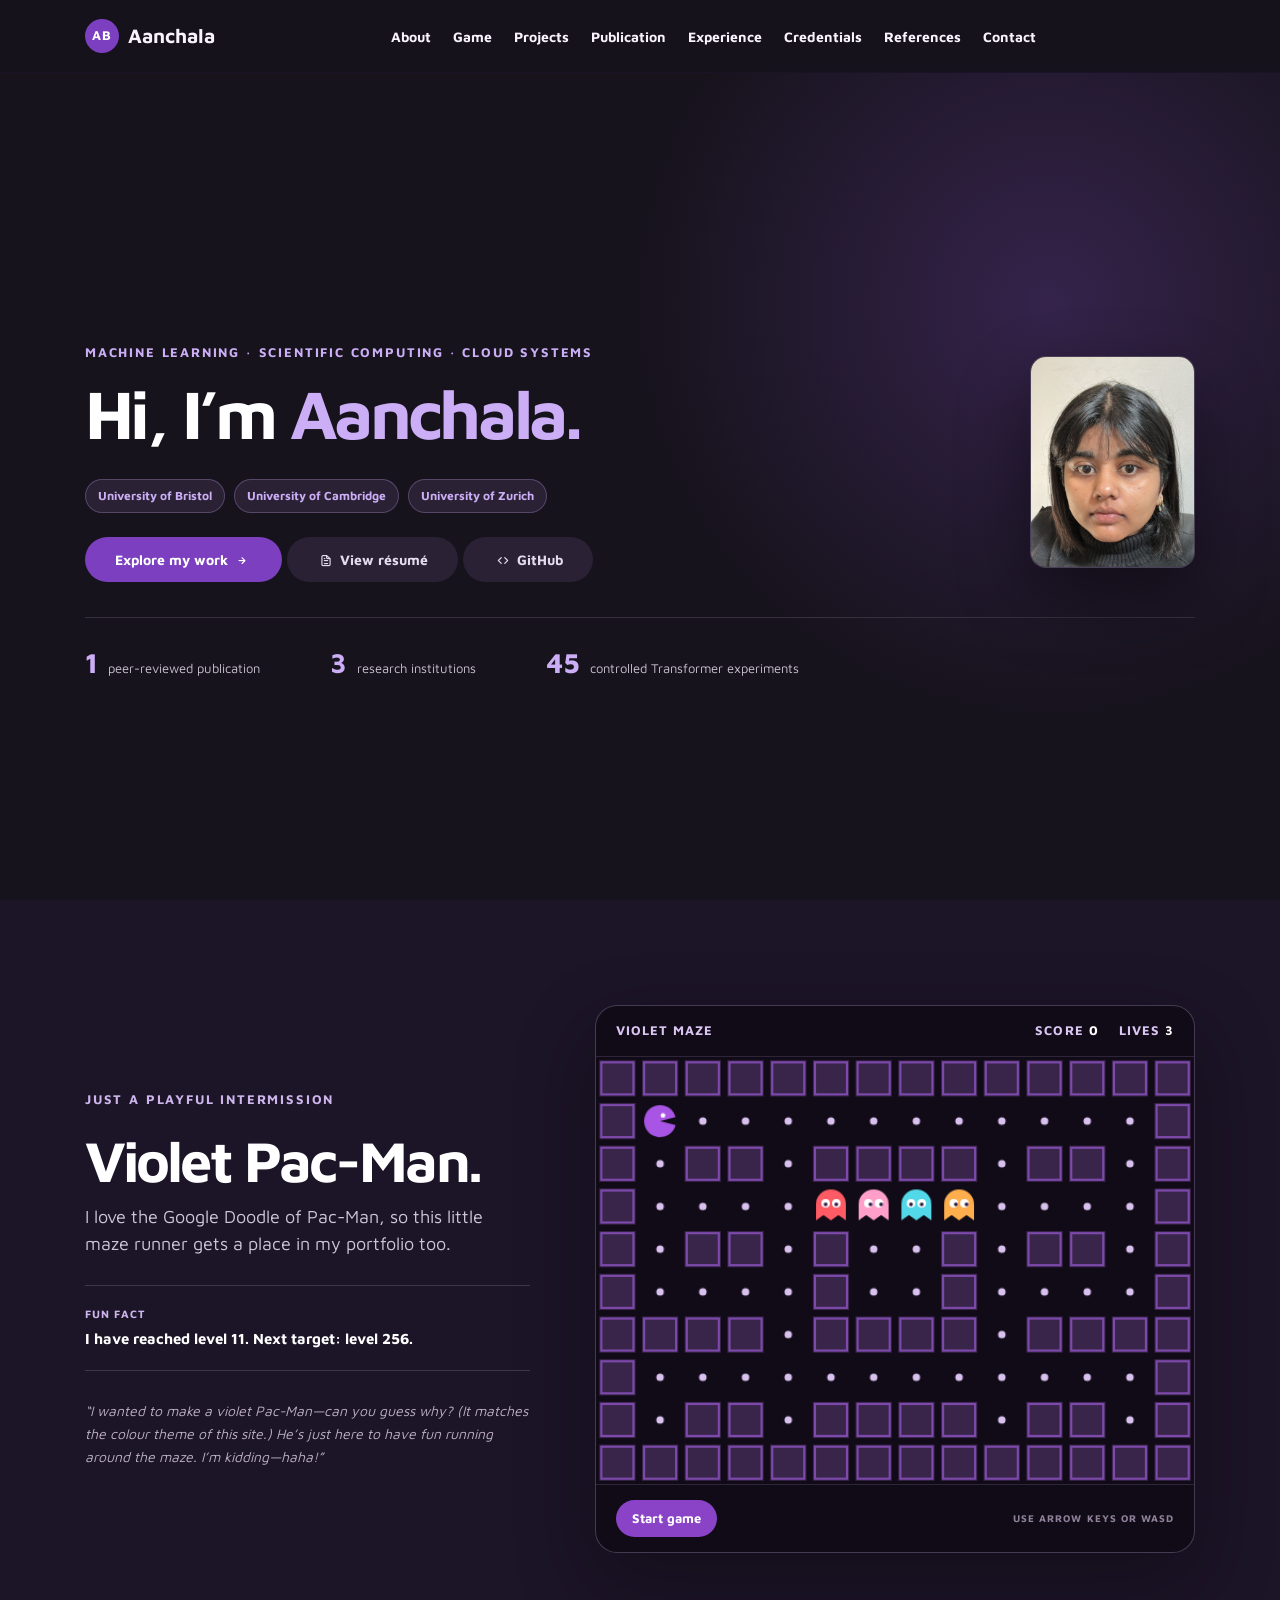
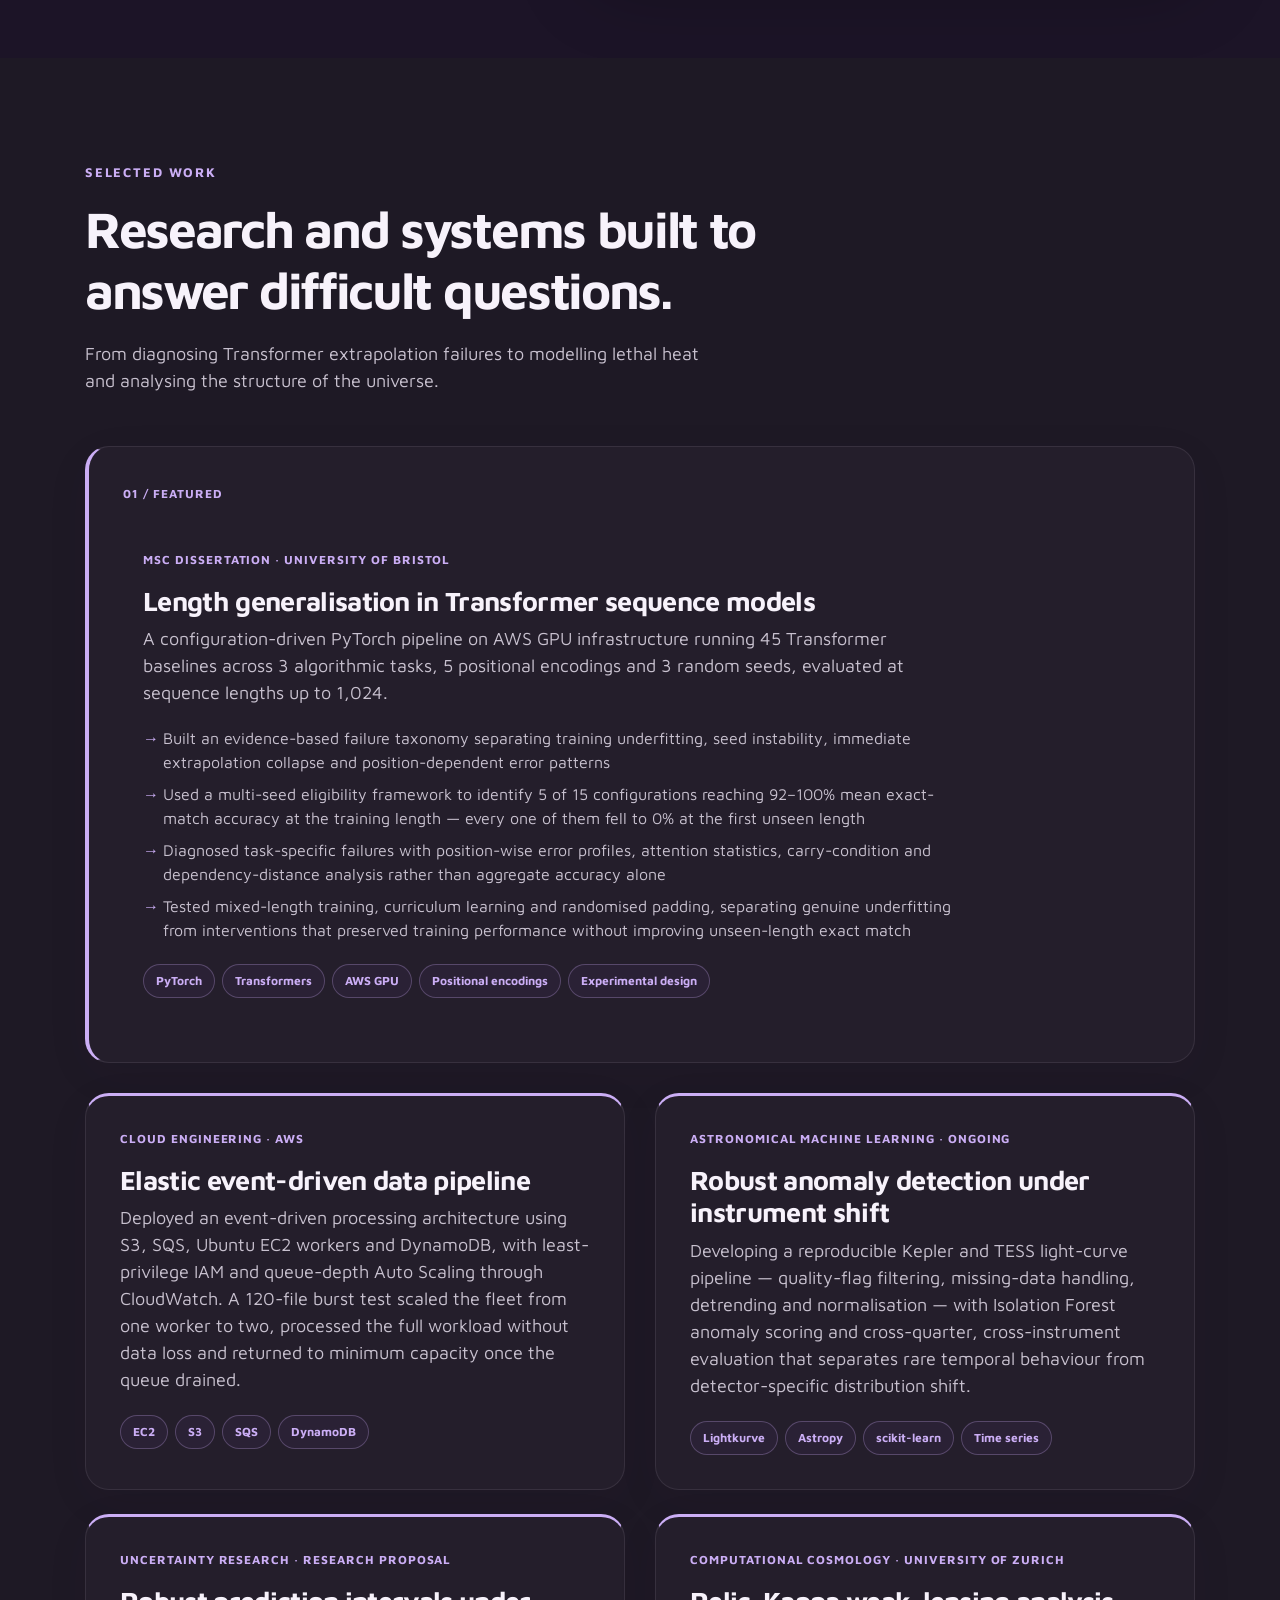
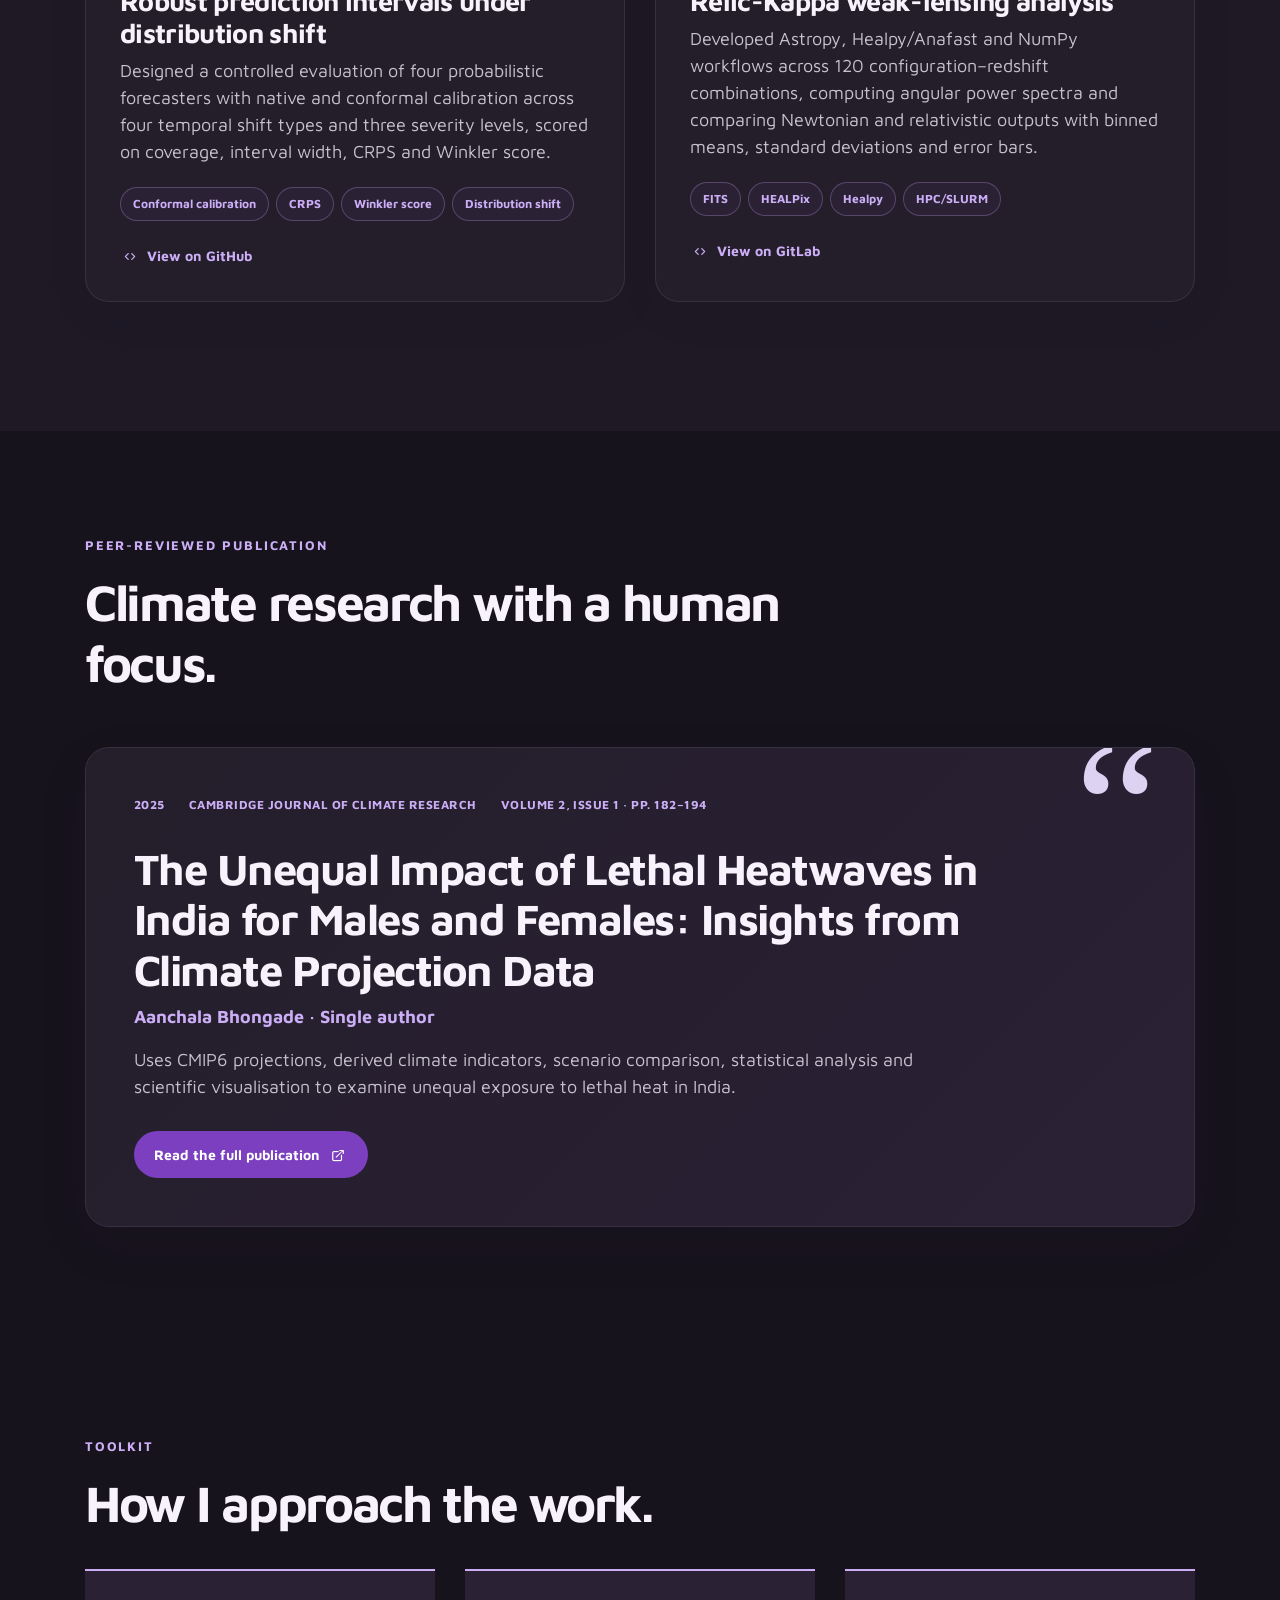
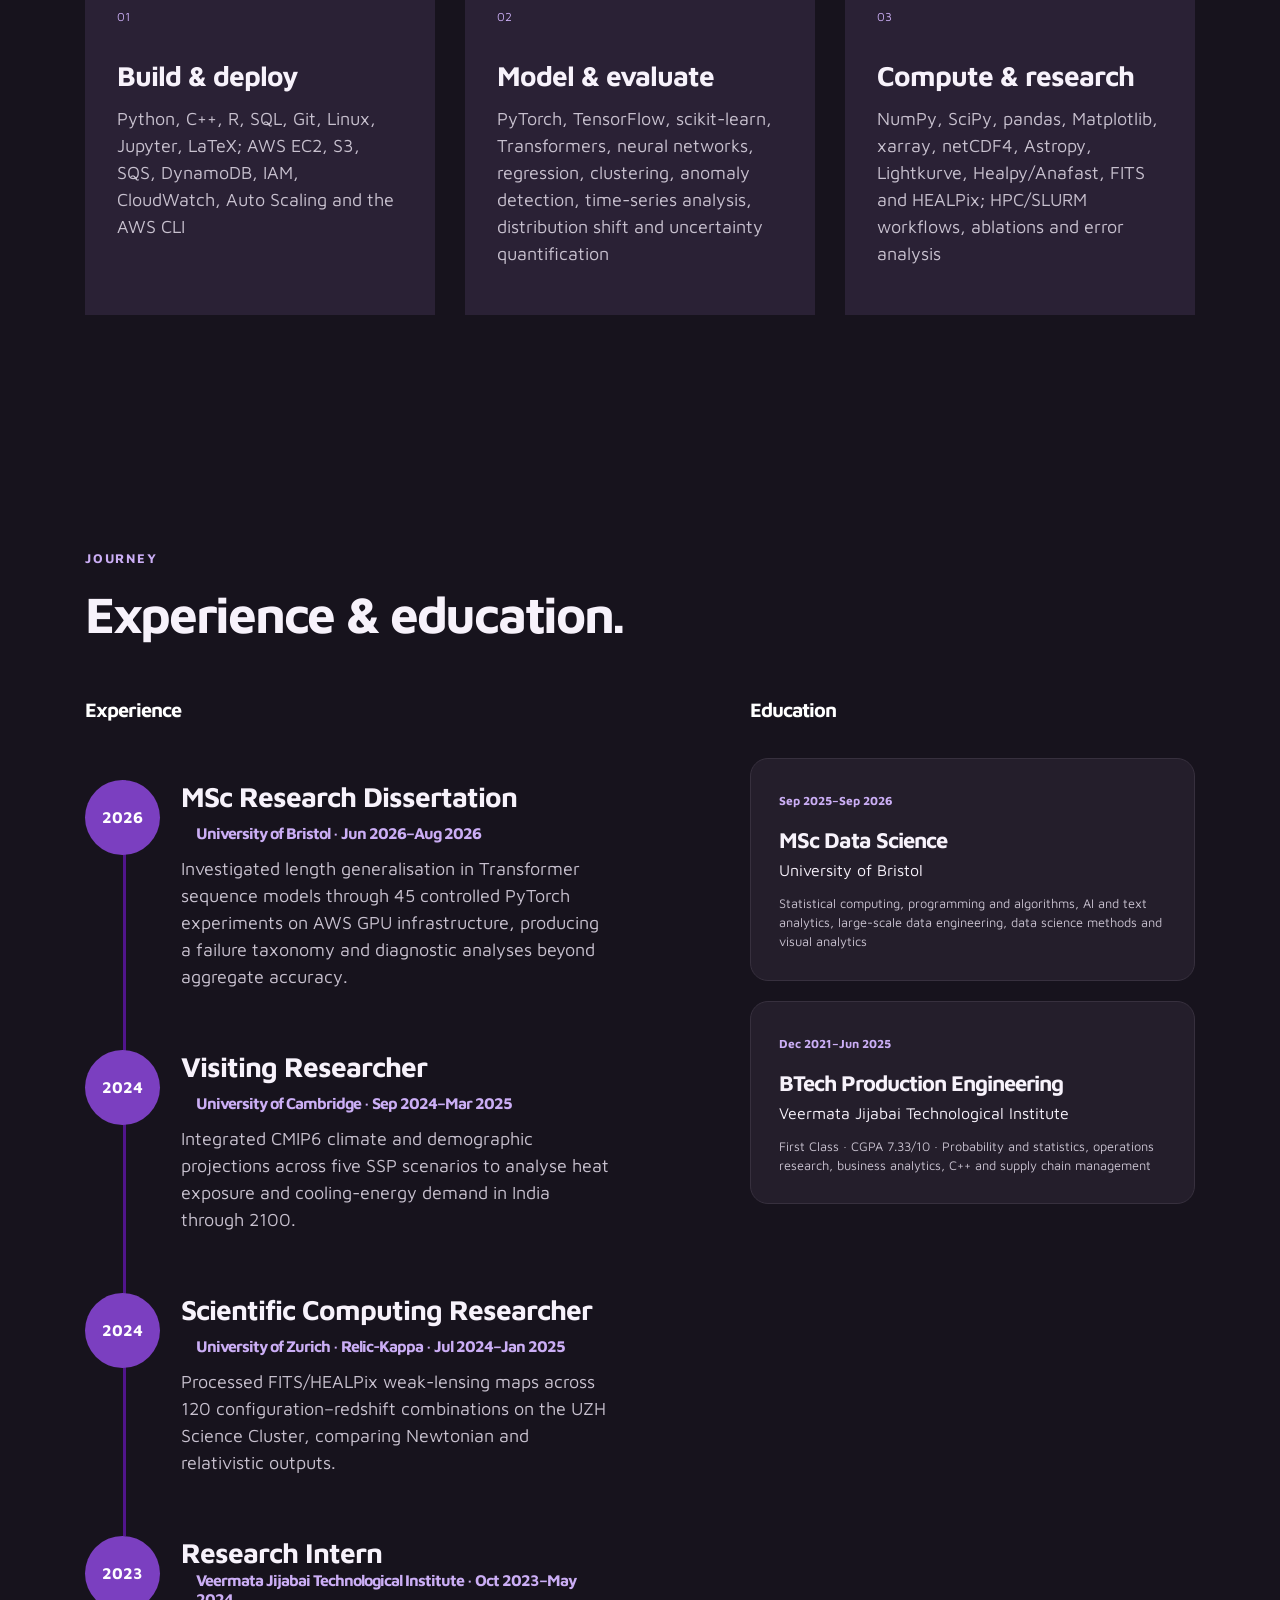
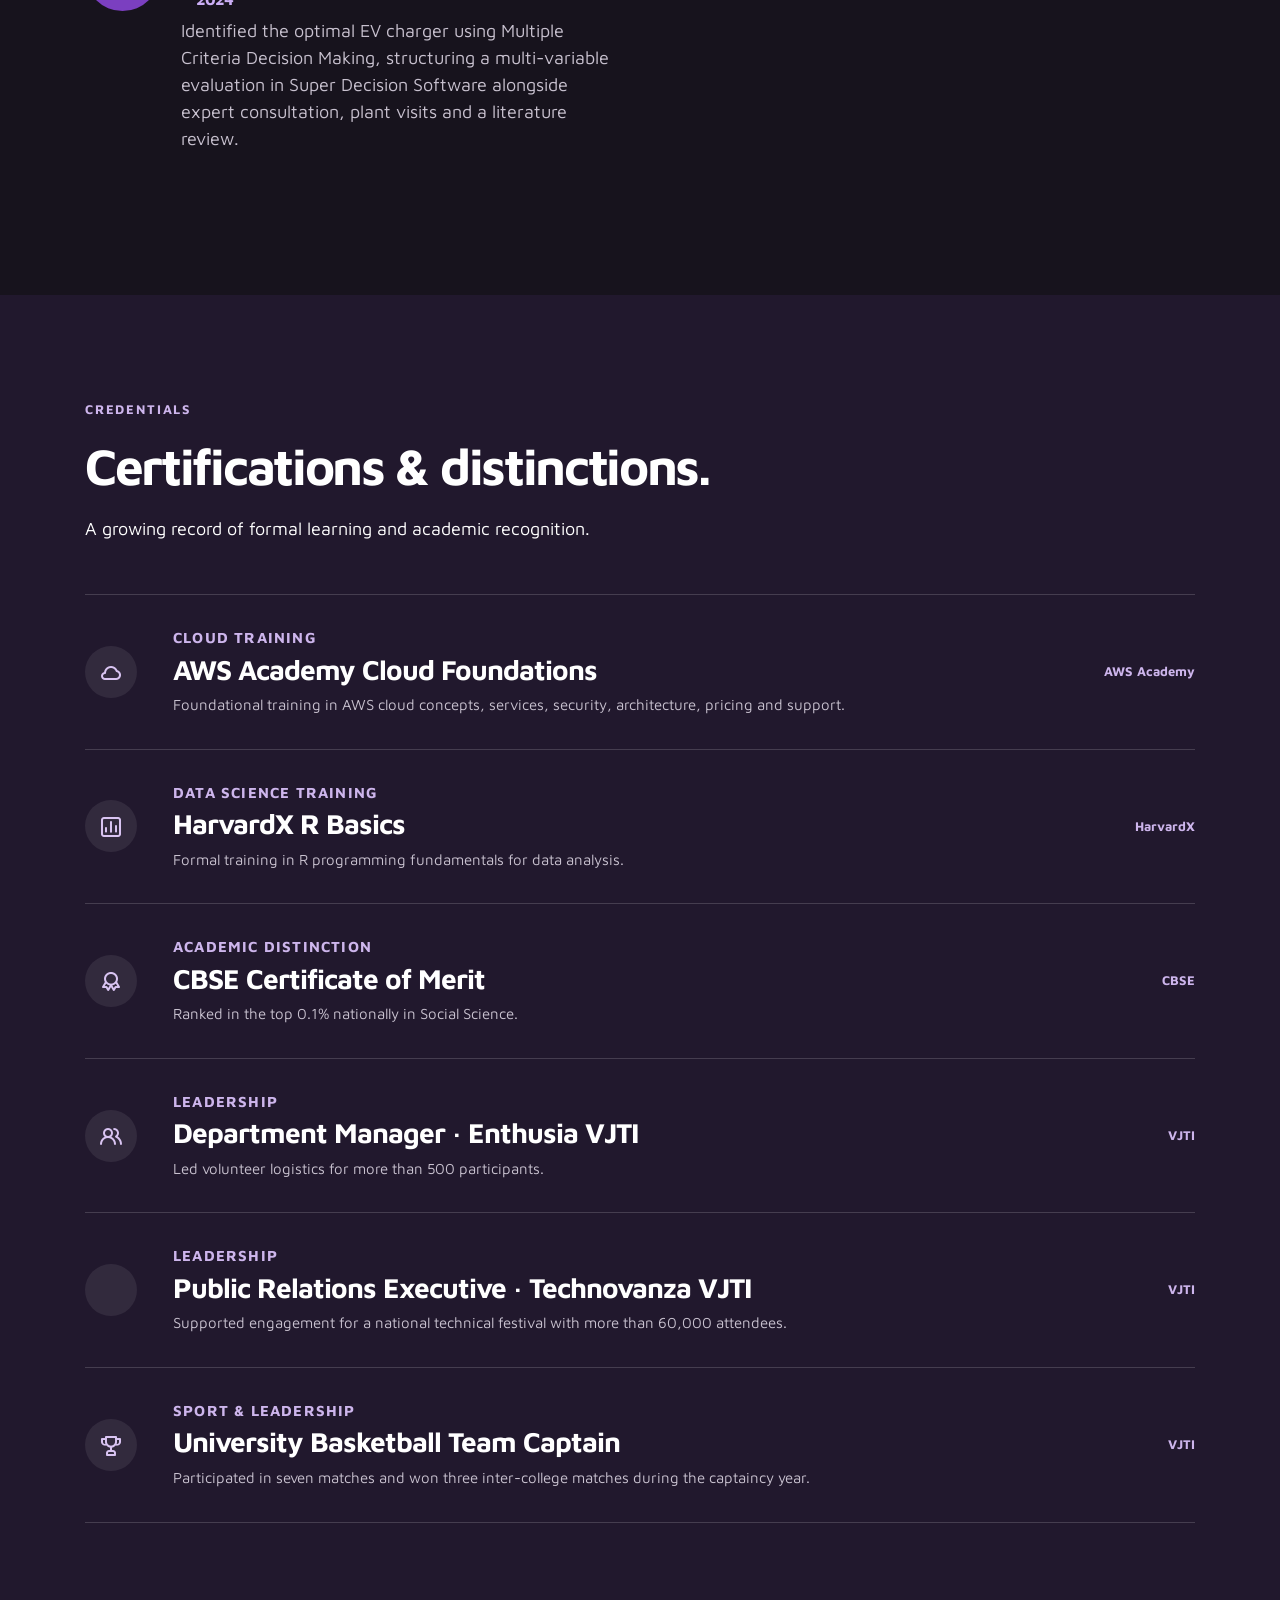
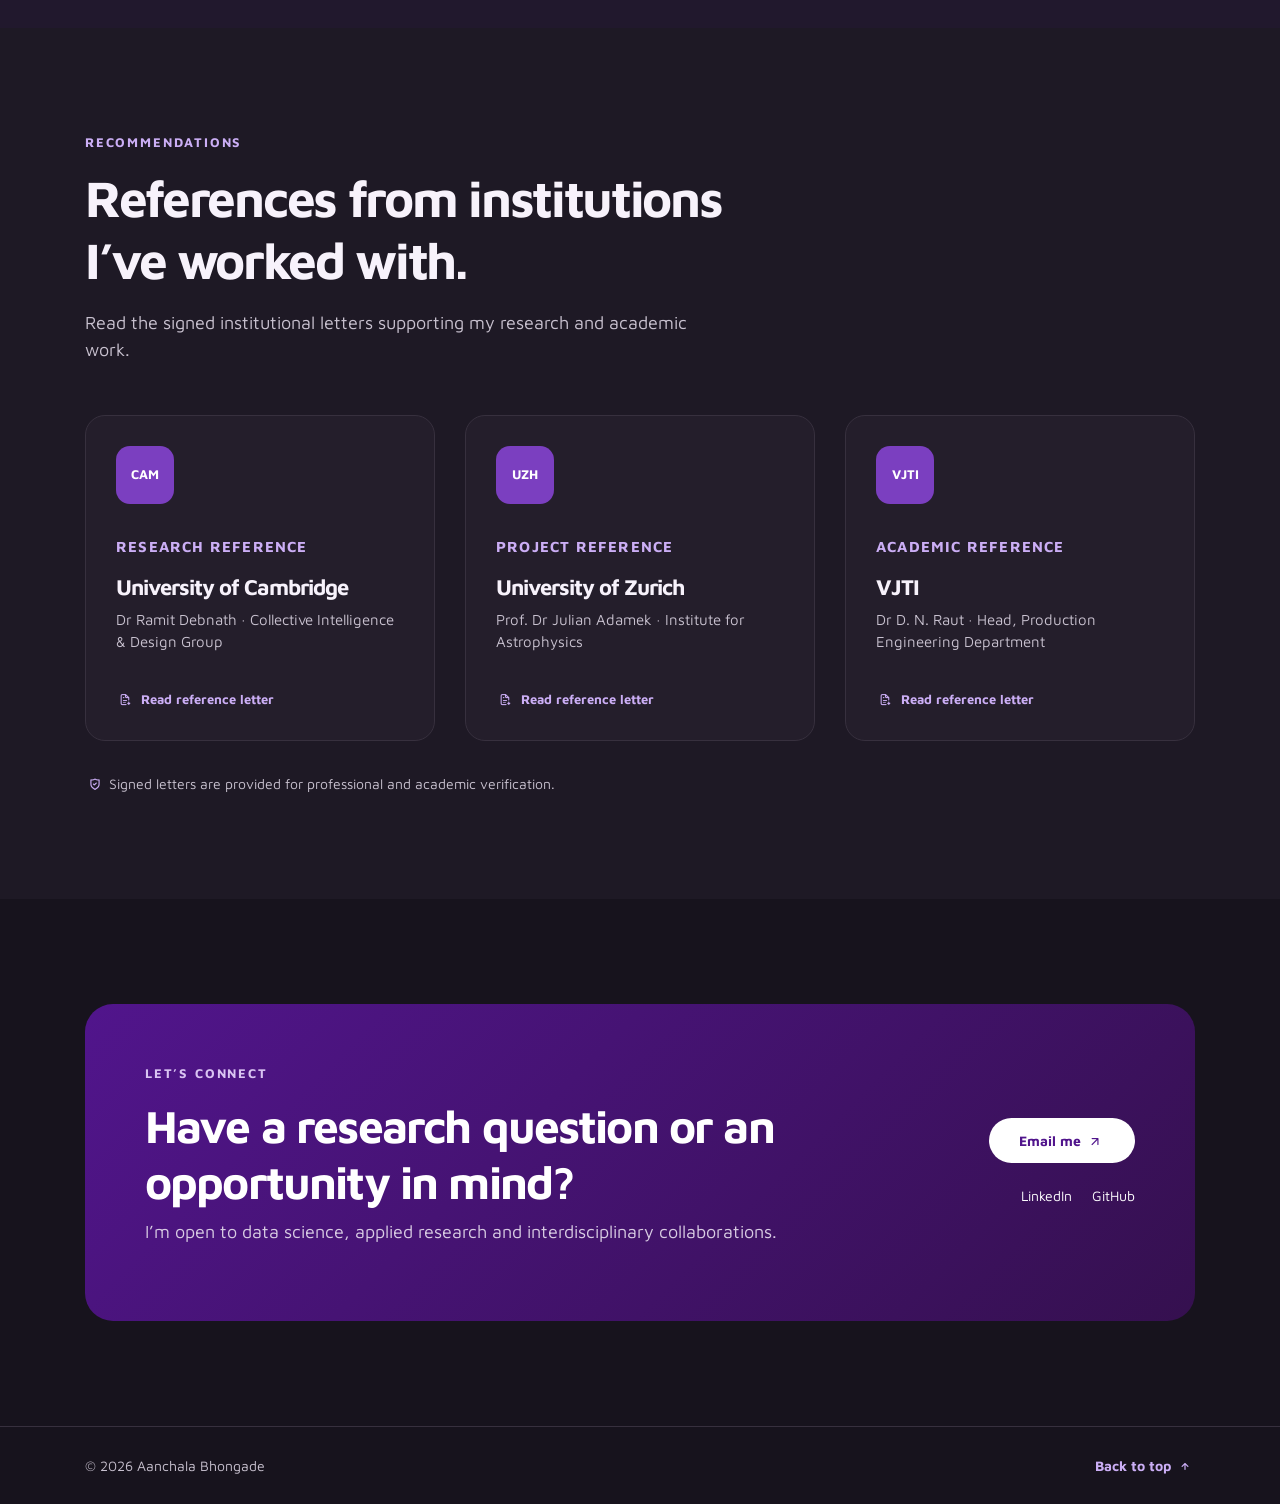
==== commit e4e78905: "Make the site dark-only and shrink the hero portrait to passport size - Dark theme is now the only t" ====
--- a/index.html
+++ b/index.html
@@ -5,18 +5,18 @@
   <meta name="viewport" content="width=device-width, initial-scale=1, shrink-to-fit=no">
   <meta name="description" content="Aanchala Bhongade — data scientist and researcher working on Transformer length generalisation, forecasting under distribution shift, climate analytics, cloud systems and computational cosmology.">
   <meta name="author" content="Aanchala Bhongade">
-  <meta name="theme-color" content="#51158c">
+  <meta name="theme-color" content="#17131d">
   <title>Aanchala Bhongade | Data Science & Research</title>
   <link rel="stylesheet" href="css/bootstrap.min.css">
   <link rel="stylesheet" href="css/unicons.css">
   <link rel="stylesheet" href="css/tooplate-style.css">
 </head>
-<body>
+<body class="dark-mode">
   <nav class="navbar navbar-expand-lg navbar-light" aria-label="Primary navigation">
     <div class="container">
       <a class="navbar-brand" href="#about" aria-label="Aanchala Bhongade, home"><span class="brand-mark">AB</span> Aanchala</a>
       <button class="navbar-toggler" type="button" data-toggle="collapse" data-target="#navbarNav" aria-controls="navbarNav" aria-expanded="false" aria-label="Toggle navigation">
-        <span class="navbar-toggler-icon"></span>
+        <span class="navbar-toggler-icon"></span><span class="navbar-toggler-icon"></span><span class="navbar-toggler-icon"></span>
       </button>
       <div class="collapse navbar-collapse" id="navbarNav">
         <ul class="navbar-nav mx-auto">
@@ -29,7 +29,6 @@
           <li class="nav-item"><a href="#references" class="nav-link"><span data-hover="References">References</span></a></li>
           <li class="nav-item"><a href="#contact" class="nav-link"><span data-hover="Contact">Contact</span></a></li>
         </ul>
-        <button class="color-mode" type="button" aria-label="Switch colour theme" aria-pressed="false"><i class="color-mode-icon"></i><span>Theme</span></button>
       </div>
     </div>
   </nav>
@@ -38,7 +37,7 @@
     <section class="about full-screen d-lg-flex align-items-center" id="about">
       <div class="container">
         <div class="row align-items-center">
-          <div class="col-lg-7 col-12">
+          <div class="col-md-7 col-12">
             <div class="about-text">
               <p class="eyebrow">Machine learning · Scientific computing · Cloud systems</p>
               <h1>Hi, I’m <span class="accent-text">Aanchala.</span></h1>
@@ -52,9 +51,8 @@
               </div>
             </div>
           </div>
-          <div class="col-lg-5 col-12">
+          <div class="col-md-5 col-12">
             <div class="hero-visual">
-              <div class="orbit orbit-one" aria-hidden="true"></div><div class="orbit orbit-two" aria-hidden="true"></div>
               <figure class="hero-portrait">
                 <img src="images/aanchala-portrait.jpg" alt="Portrait of Aanchala Ravindra Bhongade" width="900" height="1215" loading="eager" decoding="async">
               </figure>
--- a/css/tooplate-style.css
+++ b/css/tooplate-style.css
@@ -668,6 +668,8 @@
   --muted: #665f73;
   --purple: #51158c;
   --purple-2: #7650a5;
+  --accent: #51158c;
+  --accent-soft: #7650a5;
   --lavender: #f1edfa;
   --lavender-2: #ddd2f1;
   --paper: #fffdfb;
@@ -686,27 +688,27 @@
 .color-mode { border: 0; background: transparent; display: flex; align-items: center; gap: 7px; color: var(--ink); font-weight: 700; cursor: pointer; }
 .color-mode-icon { margin-right: 0; }
 .full-screen { min-height: calc(100vh - 70px); padding: 7rem 0 3rem; background: radial-gradient(circle at 82% 28%, #eee6fa 0, rgba(238,230,250,0) 33%); }
-.eyebrow { color: var(--purple); font-size: 13px; font-weight: 700; letter-spacing: .14em; text-transform: uppercase; margin-bottom: 16px; }
+.eyebrow { color: var(--accent); font-size: 13px; font-weight: 700; letter-spacing: .14em; text-transform: uppercase; margin-bottom: 16px; }
 .about h1 { max-width: 720px; margin-bottom: 0; font-size: clamp(3rem, 5.4vw, 5.3rem); line-height: 1.02; letter-spacing: -.055em; margin: 0 0 28px; }
-.accent-text { color: var(--purple); }
+.accent-text { color: var(--accent); }
 .hero-copy { max-width: 700px; font-size: 19px; line-height: 1.7; }
 .affiliation-row { display: flex; flex-wrap: wrap; gap: 9px; margin-top: 30px; }
-.affiliation-row span, .tag-row span { border: 1px solid var(--lavender-2); border-radius: 999px; color: var(--purple); background: rgba(255,255,255,.75); padding: 7px 12px; font-size: 12px; font-weight: 700; }
-.hero-visual { position: relative; min-height: 450px; display: flex; align-items: center; justify-content: center; }
-.hero-portrait { position: relative; z-index: 1; margin: 0; width: 88%; max-width: 380px; border-radius: 26px; overflow: hidden; border: 1px solid rgba(81,21,140,.14); box-shadow: 0 30px 70px rgba(49,24,75,.20); background: var(--paper, #fff); }
-.hero-portrait img { display: block; width: 100%; height: auto; aspect-ratio: 900 / 1215; object-fit: cover; object-position: 50% 22%; }
+.affiliation-row span, .tag-row span { border: 1px solid var(--lavender-2); border-radius: 999px; color: var(--accent); background: rgba(255,255,255,.75); padding: 7px 12px; font-size: 12px; font-weight: 700; }
+.hero-visual { position: relative; min-height: 0; display: flex; align-items: center; justify-content: flex-end; }
+.hero-portrait { position: relative; z-index: 1; margin: 0; width: 100%; max-width: 165px; border-radius: 16px; overflow: hidden; border: 1px solid rgba(81,21,140,.14); box-shadow: 0 30px 70px rgba(49,24,75,.20); background: var(--paper, #fff); }
+.hero-portrait img { display: block; width: 100%; height: auto; aspect-ratio: 35 / 45; object-fit: cover; object-position: 50% 22%; }
 .orbit { position: absolute; border: 1px solid rgba(81,21,140,.22); border-radius: 50%; }
-.orbit-one { inset: 15% 2% 5% 13%; animation: float 8s ease-in-out infinite; }
-.orbit-two { inset: 2% 17% 18% 1%; animation: float 10s ease-in-out infinite reverse; }
+.orbit-one { inset: 12% 12% 6% 20%; animation: float 8s ease-in-out infinite; }
+.orbit-two { inset: 4% 22% 16% 9%; animation: float 10s ease-in-out infinite reverse; }
 .data-card { position: absolute; width: 230px; padding: 22px; border: 1px solid rgba(81,21,140,.12); border-radius: 18px; background: rgba(255,255,255,.88); box-shadow: 0 22px 60px rgba(49,24,75,.12); backdrop-filter: blur(12px); }
-.data-card span { display: block; color: var(--purple); font-size: 11px; font-weight: 700; margin-bottom: 18px; }
+.data-card span { display: block; color: var(--accent); font-size: 11px; font-weight: 700; margin-bottom: 18px; }
 .data-card strong, .data-card small { display: block; }
 .data-card strong { color: var(--ink); font-size: 18px; }
 .data-card small { color: var(--muted); margin-top: 5px; }
 .card-one { top: 6%; right: 3%; transform: rotate(3deg); }.card-two { top: 39%; left: 3%; transform: rotate(-3deg); }.card-three { right: 3%; bottom: 2%; transform: rotate(2deg); }
 @keyframes float { 50% { transform: translateY(-12px) rotate(3deg); } }
 .impact-strip { margin-top: 35px; padding: 24px 0 8px; display: flex; border-top: 1px solid var(--line); gap: 70px; }
-.impact-strip div { display: flex; align-items: baseline; gap: 10px; }.impact-strip strong { color: var(--purple); font-size: 28px; }.impact-strip span { color: var(--muted); font-size: 13px; }
+.impact-strip div { display: flex; align-items: baseline; gap: 10px; }.impact-strip strong { color: var(--accent); font-size: 28px; }.impact-strip span { color: var(--muted); font-size: 13px; }
 .game-section { overflow: hidden; color: #fff; background: #1c1427; }
 .game-section .eyebrow { color: #cdb5ec; }
 .game-intro h2 { color: #fff; font-size: clamp(2.5rem,4.5vw,4.2rem); letter-spacing: -.05em; }
@@ -727,36 +729,36 @@
 .section-heading h2 { color: var(--ink); font-size: clamp(2.3rem, 4vw, 3.6rem); letter-spacing: -.045em; margin-bottom: 18px; }.section-heading > p:last-child { max-width: 620px; }
 .projects { background: #faf7fd; }
 .featured-project, .project-card { overflow: hidden; background: #fff; border: 1px solid var(--line); border-radius: 24px; box-shadow: 0 12px 45px rgba(47,24,69,.06); }
-.featured-project { padding: 34px; margin-bottom: 30px; border-left: 4px solid var(--purple); }.project-number { padding: 4px 0 18px; color: var(--purple); font-size: 12px; font-weight: 700; letter-spacing: .08em; text-transform: uppercase; }
+.featured-project { padding: 34px; margin-bottom: 30px; border-left: 4px solid var(--accent); }.project-number { padding: 4px 0 18px; color: var(--accent); font-size: 12px; font-weight: 700; letter-spacing: .08em; text-transform: uppercase; }
 .project-image { width: 100%; height: 390px; object-fit: cover; border-radius: 16px; }.project-copy { padding: 30px 35px; }
-.project-kicker, .credential-type, .reference-type { color: var(--purple); font-size: 12px; font-weight: 700; letter-spacing: .08em; text-transform: uppercase; }
+.project-kicker, .credential-type, .reference-type { color: var(--accent); font-size: 12px; font-weight: 700; letter-spacing: .08em; text-transform: uppercase; }
 .project-copy h3, .project-card h3 { color: var(--ink); font-size: 27px; line-height: 1.2; letter-spacing: -.025em; }
-.project-points { margin: 20px 0; }.project-points li { position: relative; margin: 8px 0; padding-left: 20px; color: var(--muted); }.project-points li:before { content: "→"; position: absolute; left: 0; color: var(--purple); }
+.project-points { margin: 20px 0; }.project-points li { position: relative; margin: 8px 0; padding-left: 20px; color: var(--muted); }.project-points li:before { content: "→"; position: absolute; left: 0; color: var(--accent); }
 .tag-row { display: flex; flex-wrap: wrap; gap: 7px; margin-top: 22px; }
-.project-card { height: 100%; border-top: 3px solid var(--purple); }.project-card .project-image { height: 270px; border-radius: 0; }.project-card-body { padding: 34px; }.project-grid { margin-top: 0; }
-.project-link { display: inline-flex; align-items: center; gap: 7px; margin-top: 24px; color: var(--purple); font-size: 14px; font-weight: 700; }
-.project-link:hover { color: var(--purple-2) !important; }
+.project-card { height: 100%; border-top: 3px solid var(--accent); }.project-card .project-image { height: 270px; border-radius: 0; }.project-card-body { padding: 34px; }.project-grid { margin-top: 0; }
+.project-link { display: inline-flex; align-items: center; gap: 7px; margin-top: 24px; color: var(--accent); font-size: 14px; font-weight: 700; }
+.project-link:hover { color: var(--accent-soft) !important; }
 .publication { background: var(--paper); }
 .publication-card { position: relative; overflow: hidden; padding: 48px; border: 1px solid var(--line); border-radius: 24px; background: linear-gradient(135deg, #fff 0%, #faf7fd 100%); box-shadow: 0 18px 55px rgba(47,24,69,.07); }
 .publication-card:before { content: "“"; position: absolute; right: 35px; top: -35px; color: var(--lavender-2); font-family: Georgia,serif; font-size: 190px; line-height: 1; }
-.publication-meta { position: relative; display: flex; flex-wrap: wrap; gap: 9px 24px; margin-bottom: 30px; color: var(--purple); font-size: 12px; font-weight: 700; letter-spacing: .04em; text-transform: uppercase; }
+.publication-meta { position: relative; display: flex; flex-wrap: wrap; gap: 9px 24px; margin-bottom: 30px; color: var(--accent); font-size: 12px; font-weight: 700; letter-spacing: .04em; text-transform: uppercase; }
 .publication-card h3 { position: relative; max-width: 900px; color: var(--ink); font-size: clamp(1.8rem,3.4vw,3rem); line-height: 1.16; letter-spacing: -.035em; }
-.publication-author { color: var(--purple); font-weight: 700; }
+.publication-author { color: var(--accent); font-weight: 700; }
 .publication-card > p:not(.publication-author) { max-width: 800px; }
 .publication-link { display: inline-flex; align-items: center; gap: 8px; margin-top: 15px; color: #fff; background: var(--purple); border-radius: 999px; padding: 13px 20px; font-size: 14px; font-weight: 700; }
 .publication-link:hover { color: #fff !important; background: var(--purple-2); }
-.expertise-card { height: 100%; padding: 32px; border-top: 2px solid var(--purple); background: var(--lavender); }.expertise-card .card-index { color: var(--purple); font-size: 12px; }.expertise-card h3 { color: var(--ink); margin: 32px 0 12px; }
+.expertise-card { height: 100%; padding: 32px; border-top: 2px solid var(--accent); background: var(--lavender); }.expertise-card .card-index { color: var(--accent); font-size: 12px; }.expertise-card h3 { color: var(--ink); margin: 32px 0 12px; }
 .resume { background: var(--paper); }.column-title { margin-bottom: 36px; color: var(--ink); font-size: 20px; }
-.timeline-yr { background: var(--purple); }.timeline-info h3 { color: var(--ink); }.timeline-info small { color: var(--purple); }
-.education-card { padding: 28px; border: 1px solid var(--line); border-radius: 18px; margin-bottom: 20px; }.education-card > span { color: var(--purple); font-size: 12px; font-weight: 700; }.education-card h3 { color: var(--ink); font-size: 22px; margin: 16px 0 5px; }.education-card p { color: var(--ink); font-size: 16px; margin-bottom: 12px; }.education-card small { color: var(--muted); line-height: 1.5; display: block; }
+.timeline-yr { background: var(--purple); }.timeline-info h3 { color: var(--ink); }.timeline-info small { color: var(--accent); }
+.education-card { padding: 28px; border: 1px solid var(--line); border-radius: 18px; margin-bottom: 20px; }.education-card > span { color: var(--accent); font-size: 12px; font-weight: 700; }.education-card h3 { color: var(--ink); font-size: 22px; margin: 16px 0 5px; }.education-card p { color: var(--ink); font-size: 16px; margin-bottom: 12px; }.education-card small { color: var(--muted); line-height: 1.5; display: block; }
 .credentials { background: #21182d; }.credentials .section-heading h2, .credentials .section-heading p:not(.eyebrow), .credentials h3 { color: #fff; }.credentials .eyebrow { color: #cdb5ec; }
 .credential-list { border-top: 1px solid rgba(255,255,255,.16); }.credential-item { display: grid; grid-template-columns: 64px 1fr auto; gap: 24px; align-items: center; padding: 32px 0; border-bottom: 1px solid rgba(255,255,255,.16); }.credential-icon { width: 52px; height: 52px; display: grid; place-items: center; border-radius: 50%; background: rgba(255,255,255,.08); color: #d9c4f2; font-size: 24px; }.credential-item h3 { margin: 3px 0 8px; }.credential-item p { color: #c8c1cf; margin: 0; font-size: 15px; }.credential-item .credential-type { color: #cdb5ec; }.credential-year { color: #cdb5ec; font-size: 13px; font-weight: 700; }.credential-item.pending { opacity: .72; }
-.references { background: #faf7fd; }.reference-card { height: 100%; padding: 30px; background: #fff; border: 1px solid var(--line); border-radius: 20px; transition: transform .25s ease, box-shadow .25s ease; }.reference-card:hover { transform: translateY(-5px); box-shadow: 0 18px 42px rgba(47,24,69,.08); }.institution-mark { width: 58px; height: 58px; display: grid; place-items: center; border-radius: 14px; background: var(--purple); color: #fff; font-weight: 700; font-size: 13px; margin-bottom: 32px; }.reference-card h3 { color: var(--ink); font-size: 22px; }.reference-card p { font-size: 15px; }.document-status { display: inline-flex; align-items: center; gap: 7px; margin-top: 20px; color: var(--purple); font-size: 13px; font-weight: 700; }.privacy-note { margin: 8px 0 0; font-size: 14px; }.privacy-note i { color: var(--purple); }
+.references { background: #faf7fd; }.reference-card { height: 100%; padding: 30px; background: #fff; border: 1px solid var(--line); border-radius: 20px; transition: transform .25s ease, box-shadow .25s ease; }.reference-card:hover { transform: translateY(-5px); box-shadow: 0 18px 42px rgba(47,24,69,.08); }.institution-mark { width: 58px; height: 58px; display: grid; place-items: center; border-radius: 14px; background: var(--purple); color: #fff; font-weight: 700; font-size: 13px; margin-bottom: 32px; }.reference-card h3 { color: var(--ink); font-size: 22px; }.reference-card p { font-size: 15px; }.document-status { display: inline-flex; align-items: center; gap: 7px; margin-top: 20px; color: var(--accent); font-size: 13px; font-weight: 700; }.privacy-note { margin: 8px 0 0; font-size: 14px; }.privacy-note i { color: var(--accent); }
 .contact { background: var(--paper); }.contact-panel { padding: 60px; border-radius: 28px; color: #fff; background: linear-gradient(135deg, #51158c, #35104f); }.contact-panel h2 { color: #fff; font-size: clamp(2rem, 3.6vw, 3.3rem); letter-spacing: -.04em; }.contact-panel p { color: #d8cce3; }.contact-panel .eyebrow { color: #d9c4f2; }.contact-btn { background: #fff; color: var(--purple); }.social-row { display: flex; justify-content: flex-end; gap: 20px; margin-top: 22px; }.social-row a { color: #fff; font-size: 14px; }.social-row a:hover { color: #d9c4f2 !important; }
-.footer { padding: 28px 0; border-top: 1px solid var(--line); }.footer-row { display: flex; justify-content: space-between; align-items: center; }.footer p { margin: 0; font-size: 14px; }.footer a { color: var(--purple); font-size: 14px; font-weight: 700; }
-.dark-mode { --ink:#f7f2fb; --muted:#c8c1cf; --paper:#17131d; --line:#37303e; background:#17131d; }.dark-mode .navbar, .dark-mode .navbar[class*="headroom--not-top"] { background:rgba(23,19,29,.94); }.dark-mode .nav-link,.dark-mode .navbar-brand,.dark-mode .color-mode { color:#f7f2fb !important; }.dark-mode .full-screen { background:radial-gradient(circle at 82% 28%, #35234b 0, rgba(23,19,29,0) 34%); }.dark-mode .projects,.dark-mode .references { background:#1e1925; }.dark-mode .featured-project,.dark-mode .project-card,.dark-mode .reference-card,.dark-mode .education-card { background:#241e2b; }.dark-mode .expertise-card { background:#2a2135; }.dark-mode .data-card { background:rgba(36,30,43,.88); }.dark-mode .hero-portrait { border-color:rgba(205,181,236,.22); background:#241e2b; box-shadow:0 30px 70px rgba(0,0,0,.45); }.dark-mode .affiliation-row span,.dark-mode .tag-row span { background:#2a2135; }.dark-mode .publication-card { background:linear-gradient(135deg,#241e2b,#2a2135); }
+.footer { padding: 28px 0; border-top: 1px solid var(--line); }.footer-row { display: flex; justify-content: space-between; align-items: center; }.footer p { margin: 0; font-size: 14px; }.footer a { color: var(--accent); font-size: 14px; font-weight: 700; }
+.dark-mode { --ink:#f7f2fb; --muted:#c8c1cf; --paper:#17131d; --line:#37303e; --accent:#cbaef5; --accent-soft:#bb9ce8; background:#17131d; }.dark-mode .navbar, .dark-mode .navbar[class*="headroom--not-top"] { background:rgba(23,19,29,.94); }.dark-mode .nav-link,.dark-mode .navbar-brand,.dark-mode .color-mode { color:#f7f2fb !important; }.dark-mode .full-screen { background:radial-gradient(circle at 82% 28%, #35234b 0, rgba(23,19,29,0) 34%); }.dark-mode .projects,.dark-mode .references { background:#1e1925; }.dark-mode .featured-project,.dark-mode .project-card,.dark-mode .reference-card,.dark-mode .education-card { background:#241e2b; }.dark-mode .expertise-card { background:#2a2135; }.dark-mode .navbar-toggler .navbar-toggler-icon { background:#f7f2fb; }.dark-mode .custom-btn { background:#2a2135; color:#e4dced; }.dark-mode .custom-btn:hover { background:#3a2f49; color:#f7f2fb !important; }.dark-mode .custom-btn.custom-btn-bg:hover { background:#8f52d4; color:#fff !important; }.dark-mode .contact-btn { background:#fff; color:var(--purple); }.dark-mode .contact-btn:hover { background:#ede3fa; color:var(--purple) !important; }.dark-mode .data-card { background:rgba(36,30,43,.88); }.dark-mode .brand-mark,.dark-mode .timeline-yr,.dark-mode .institution-mark,.dark-mode .publication-link,.dark-mode .custom-btn.custom-btn-bg { background:#7b3fc0; color:#fff; }.dark-mode .orbit { border-color:rgba(203,174,245,.22); }.dark-mode .hero-portrait { border-color:rgba(205,181,236,.22); background:#241e2b; box-shadow:0 30px 70px rgba(0,0,0,.45); }.dark-mode .affiliation-row span,.dark-mode .tag-row span { background:#2a2135; border-color:rgba(203,174,245,.28); }.dark-mode .publication-card { background:linear-gradient(135deg,#241e2b,#2a2135); }
 @media (prefers-reduced-motion: reduce) { *,*:before,*:after { scroll-behavior:auto !important; animation:none !important; transition:none !important; } }
-@media (max-width: 991px) { .full-screen { padding-top:5rem; }.hero-visual { margin-top:35px; min-height:0; }.hero-portrait { width:100%; max-width:330px; }.impact-strip { gap:30px; }.game-shell { margin:40px 0 0; }.maze-controls { display:block; }.project-copy { padding:30px 5px 12px; }.contact-panel { padding:42px; }.social-row { justify-content:flex-start; }.contact-panel .text-lg-right { margin-top:25px; } }
+@media (max-width: 991px) { .full-screen { padding-top:5rem; }.hero-portrait { max-width:150px; }.impact-strip { gap:30px; }.game-shell { margin:40px 0 0; }.maze-controls { display:block; }.project-copy { padding:30px 5px 12px; }.contact-panel { padding:42px; }.social-row { justify-content:flex-start; }.contact-panel .text-lg-right { margin-top:25px; } }
 @media (max-width: 991px) { .navbar-collapse { background:transparent; padding:20px 0 8px; }.navbar-expand-lg .navbar-nav .nav-link { padding:7px 0; }.color-mode { margin-top:10px; } }
-@media (max-width: 767px) { body { padding-top:62px; }.about h1 { font-size:3rem; }.section-block { padding:75px 0; }.section-heading { margin-bottom:38px; }.hero-visual { min-height:0; }.hero-portrait { max-width:290px; }.data-card { width:205px; padding:17px; }.impact-strip { flex-direction:column; gap:8px; }.impact-strip div { justify-content:space-between; }.project-image { height:260px; }.credential-item { grid-template-columns:52px 1fr; }.credential-year { grid-column:2; }.contact-panel { padding:32px 24px; }.footer-row { align-items:flex-start; flex-direction:column; gap:10px; } }
+@media (max-width: 767px) { body { padding-top:62px; }.about h1 { font-size:3rem; }.section-block { padding:75px 0; }.section-heading { margin-bottom:38px; }.hero-visual { margin-top:32px; justify-content:flex-start; }.hero-portrait { max-width:135px; }.data-card { width:205px; padding:17px; }.impact-strip { flex-direction:column; gap:8px; }.impact-strip div { justify-content:space-between; }.project-image { height:260px; }.credential-item { grid-template-columns:52px 1fr; }.credential-year { grid-column:2; }.contact-panel { padding:32px 24px; }.footer-row { align-items:flex-start; flex-direction:column; gap:10px; } }
 @media (max-width: 767px) { .publication-card { padding:30px 24px; }.publication-card:before { right:10px; font-size:120px; }.publication-meta { flex-direction:column; gap:5px; } }
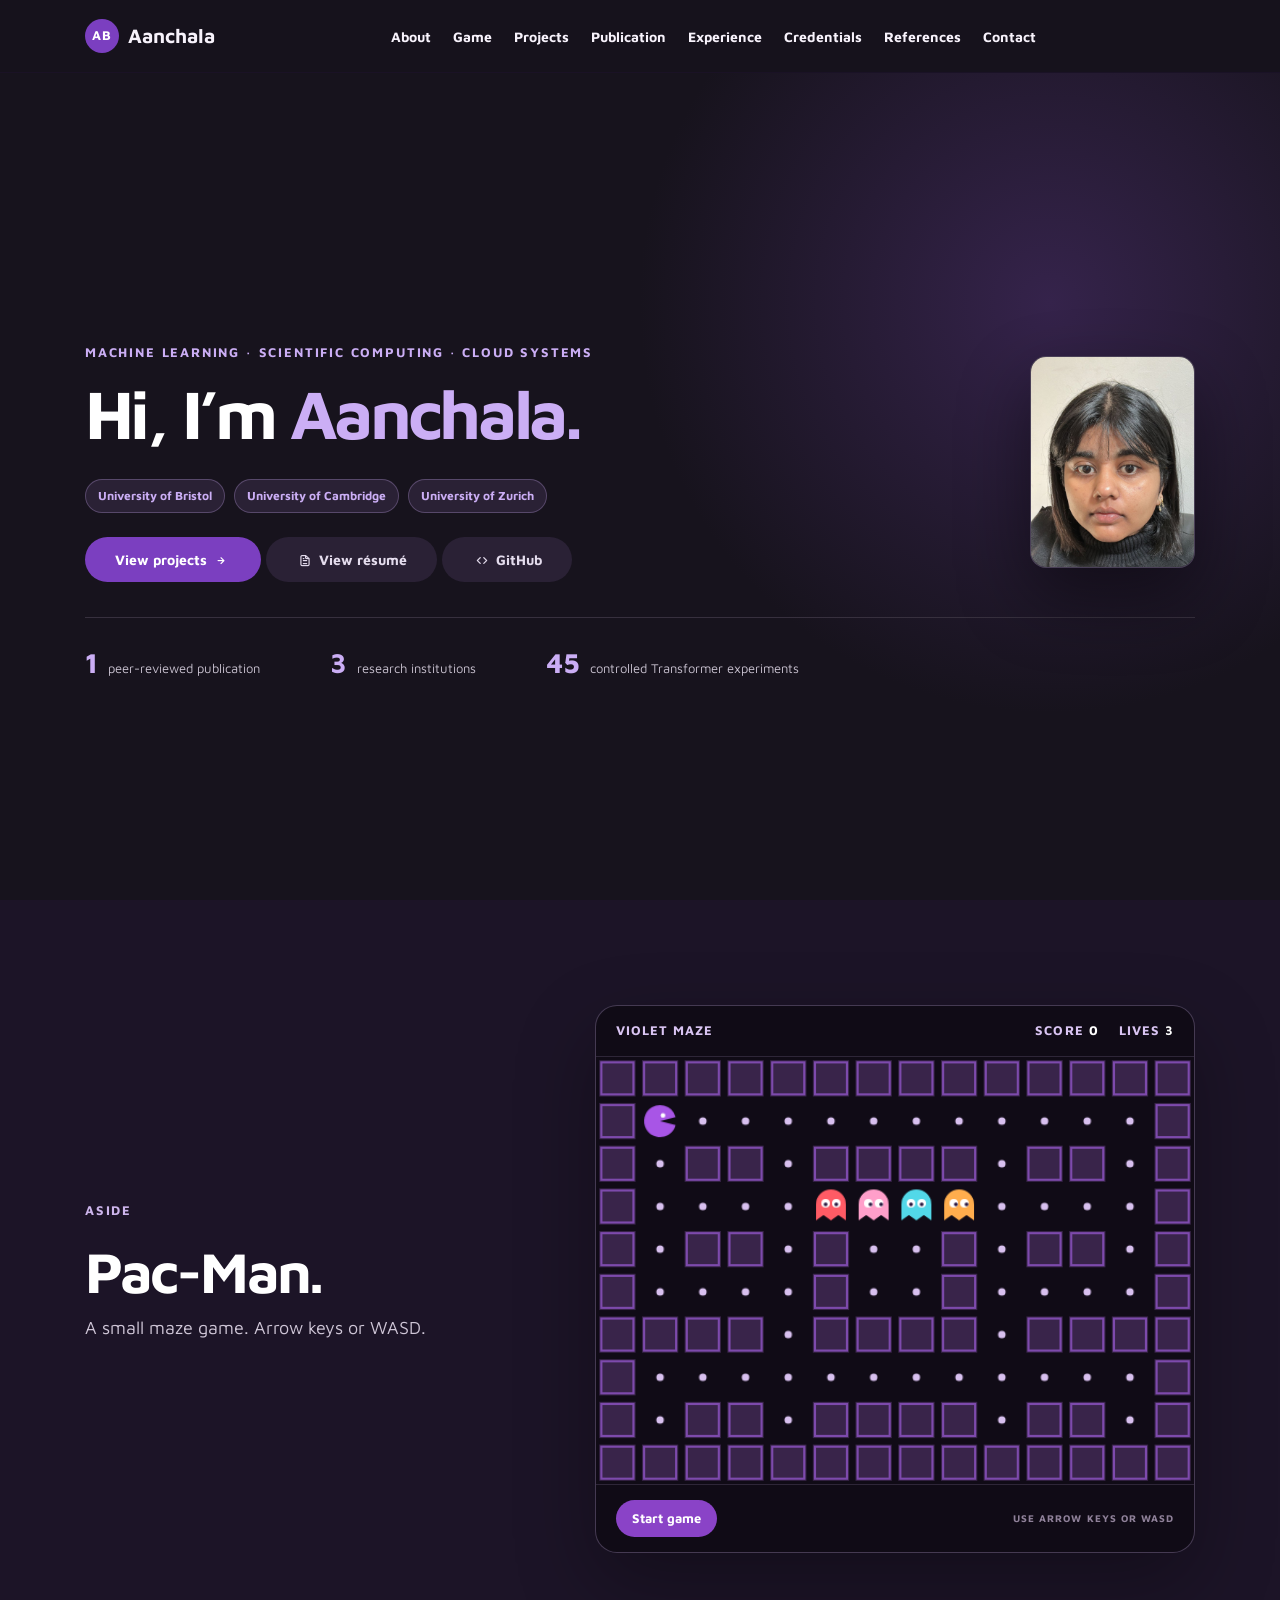
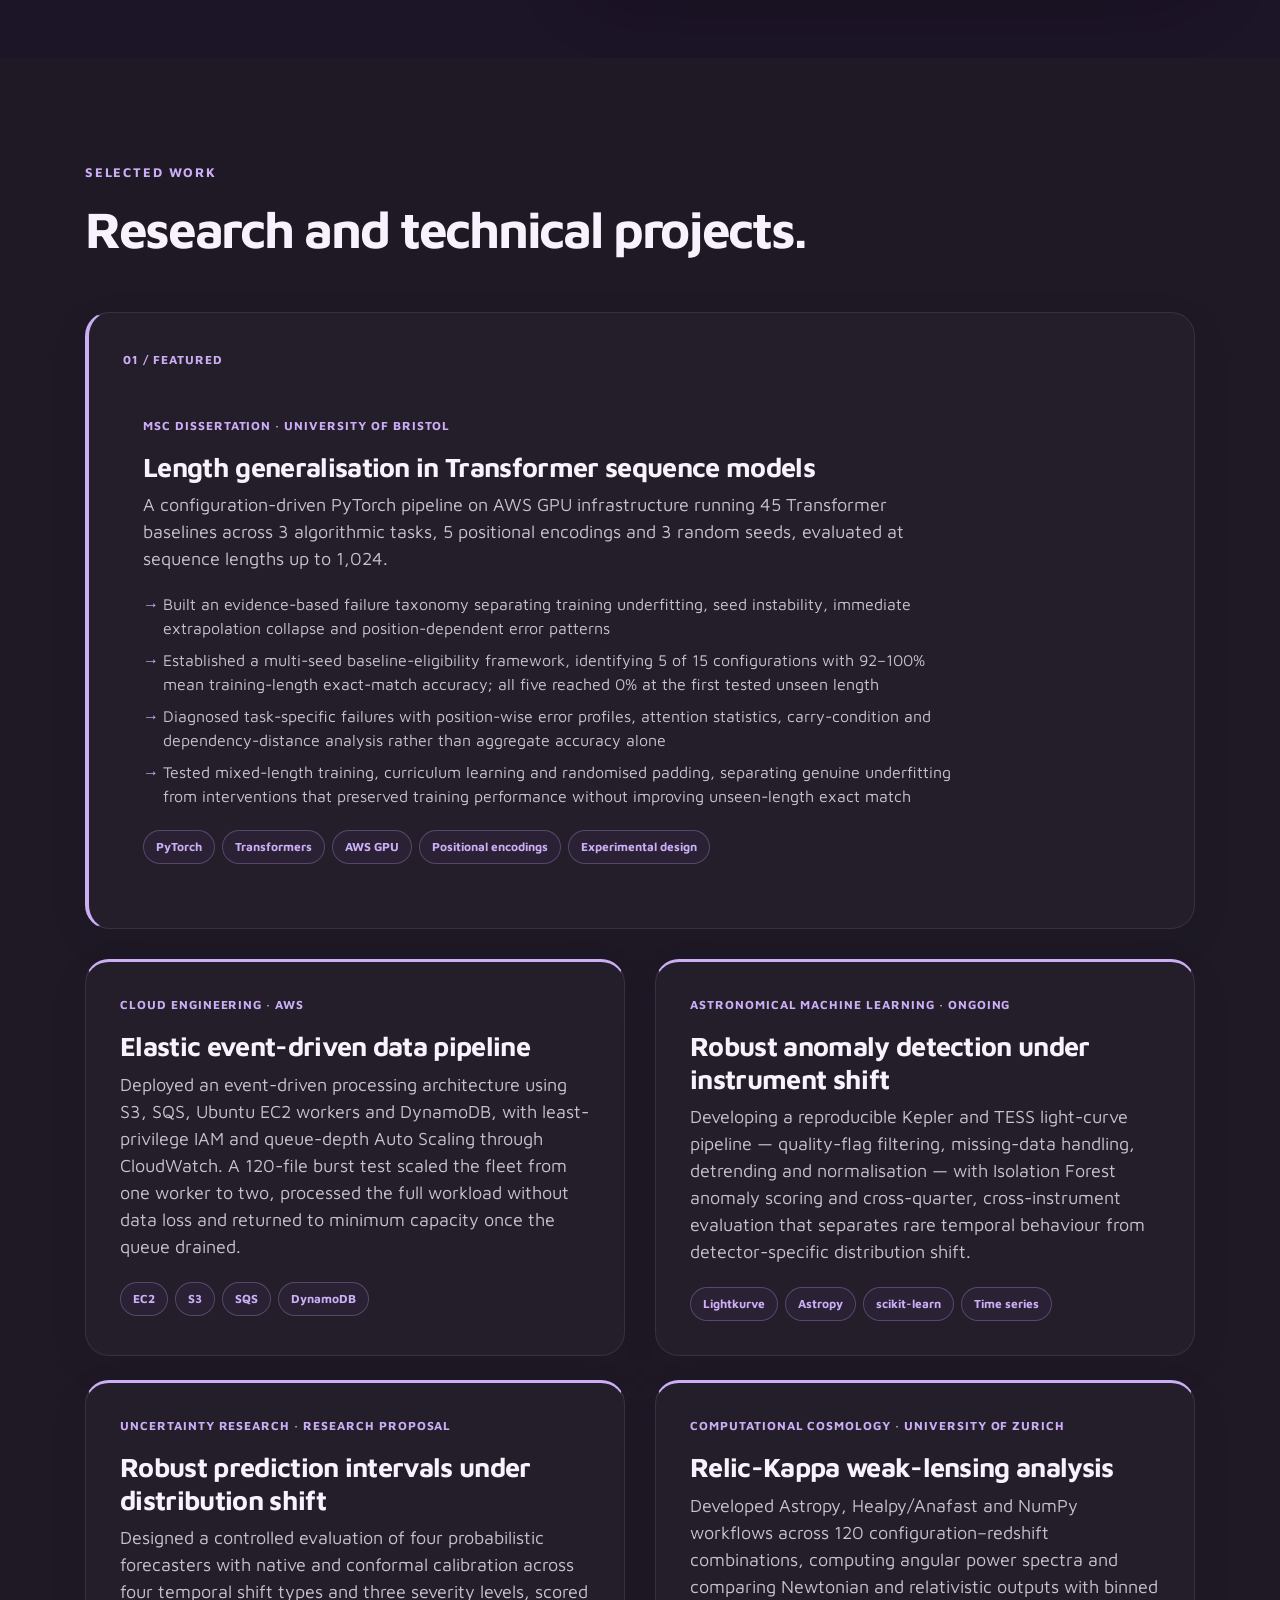
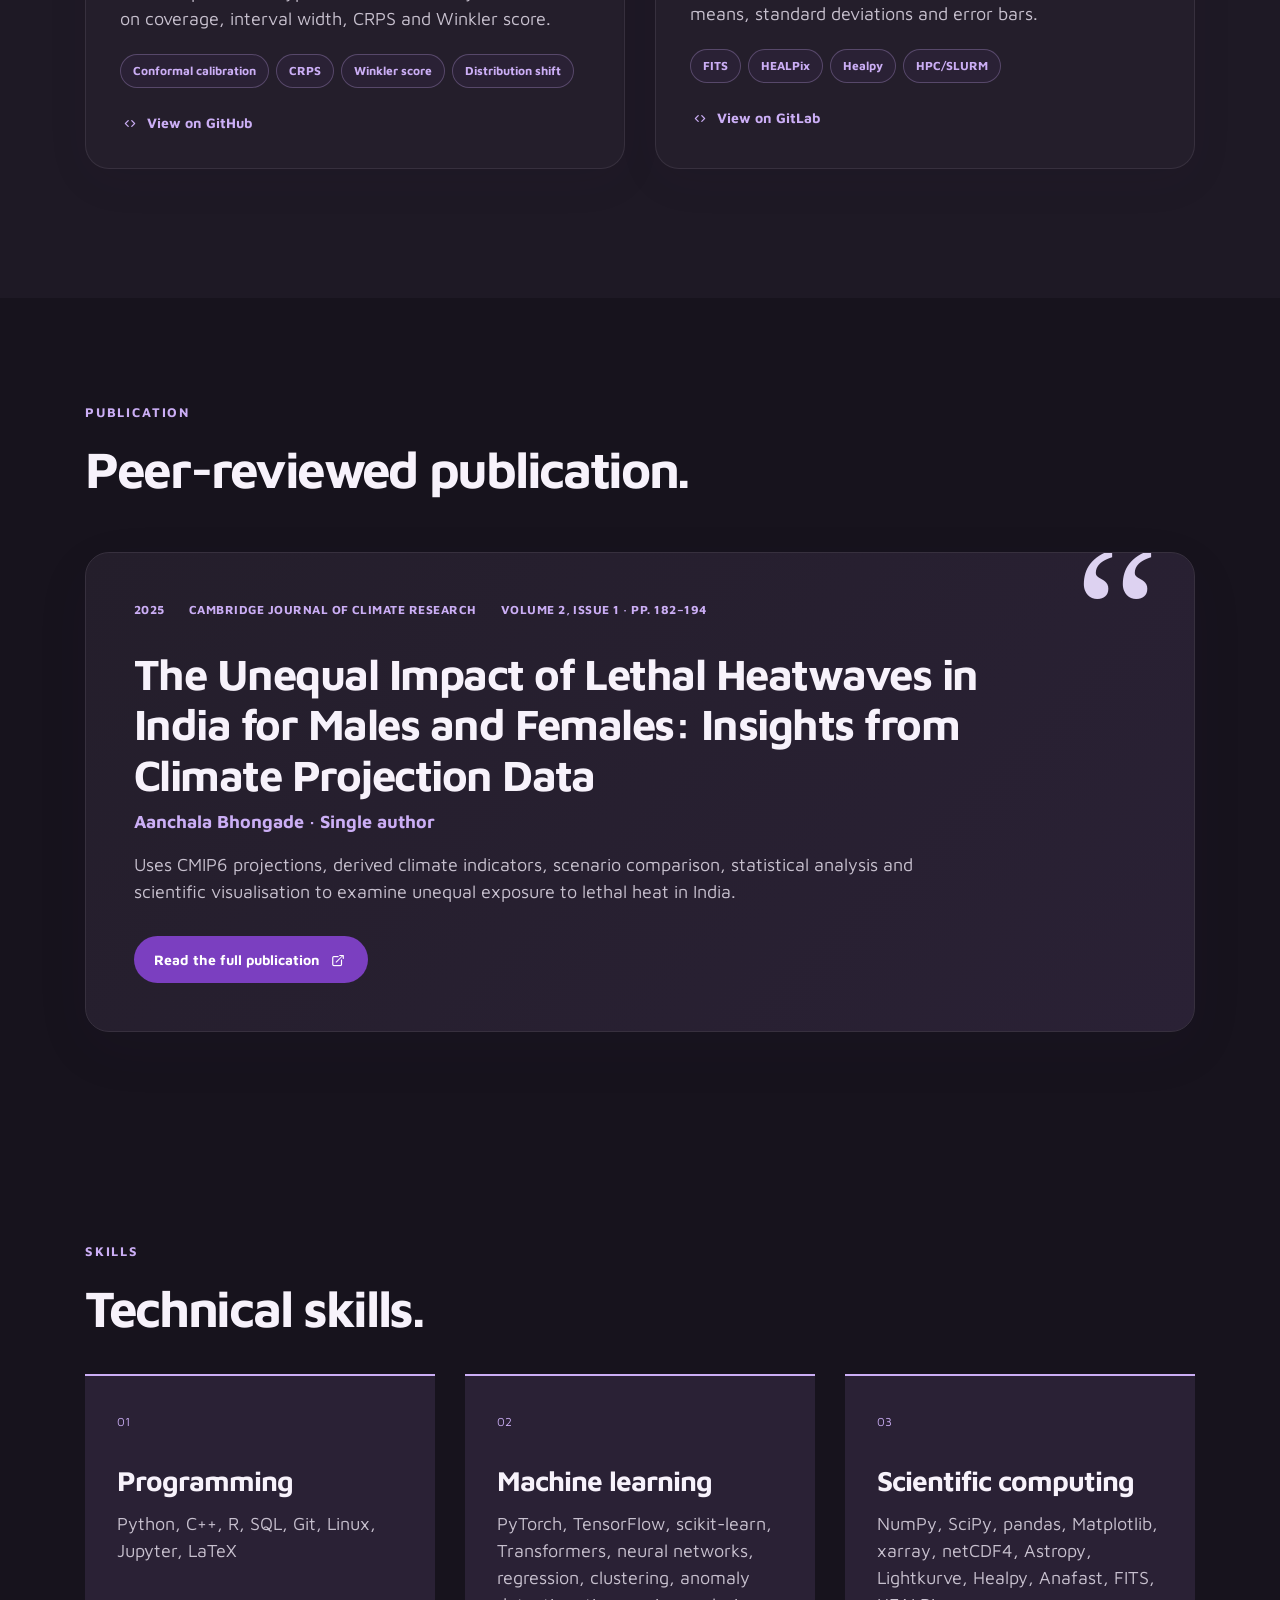
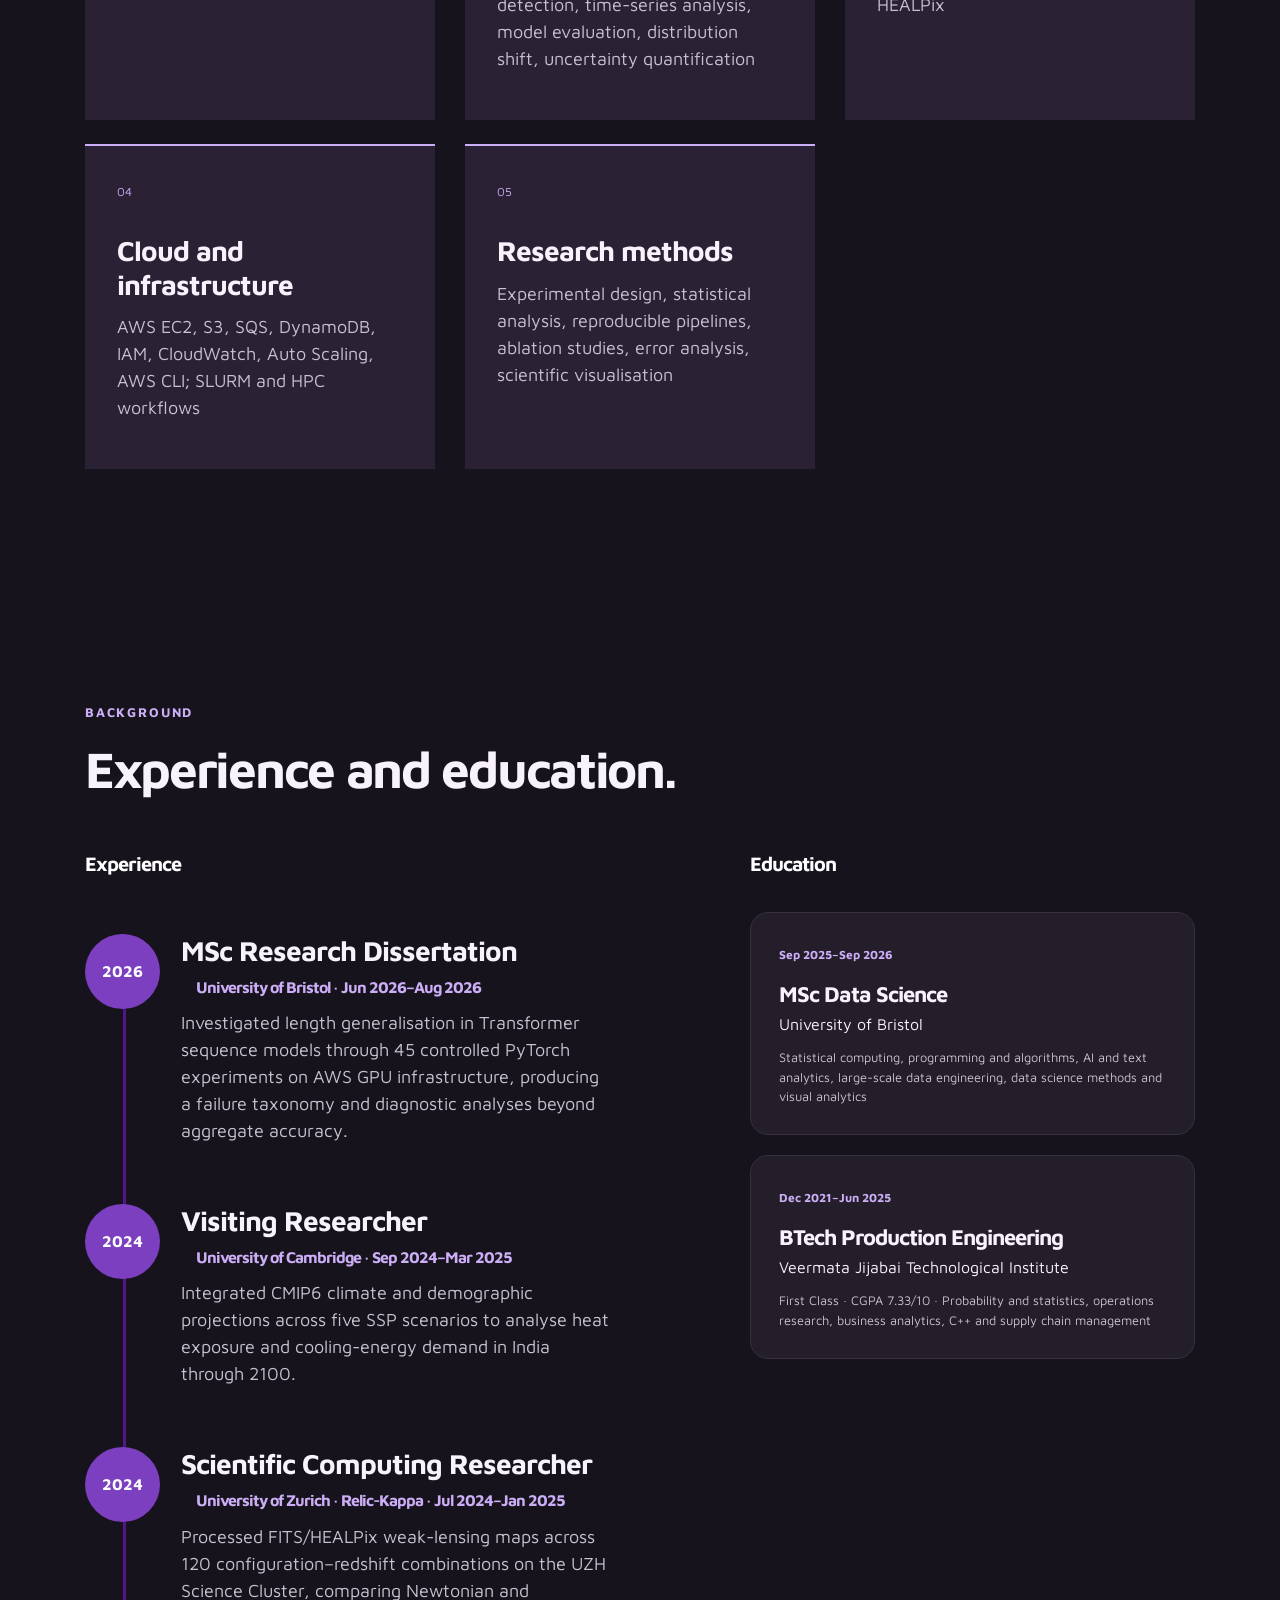
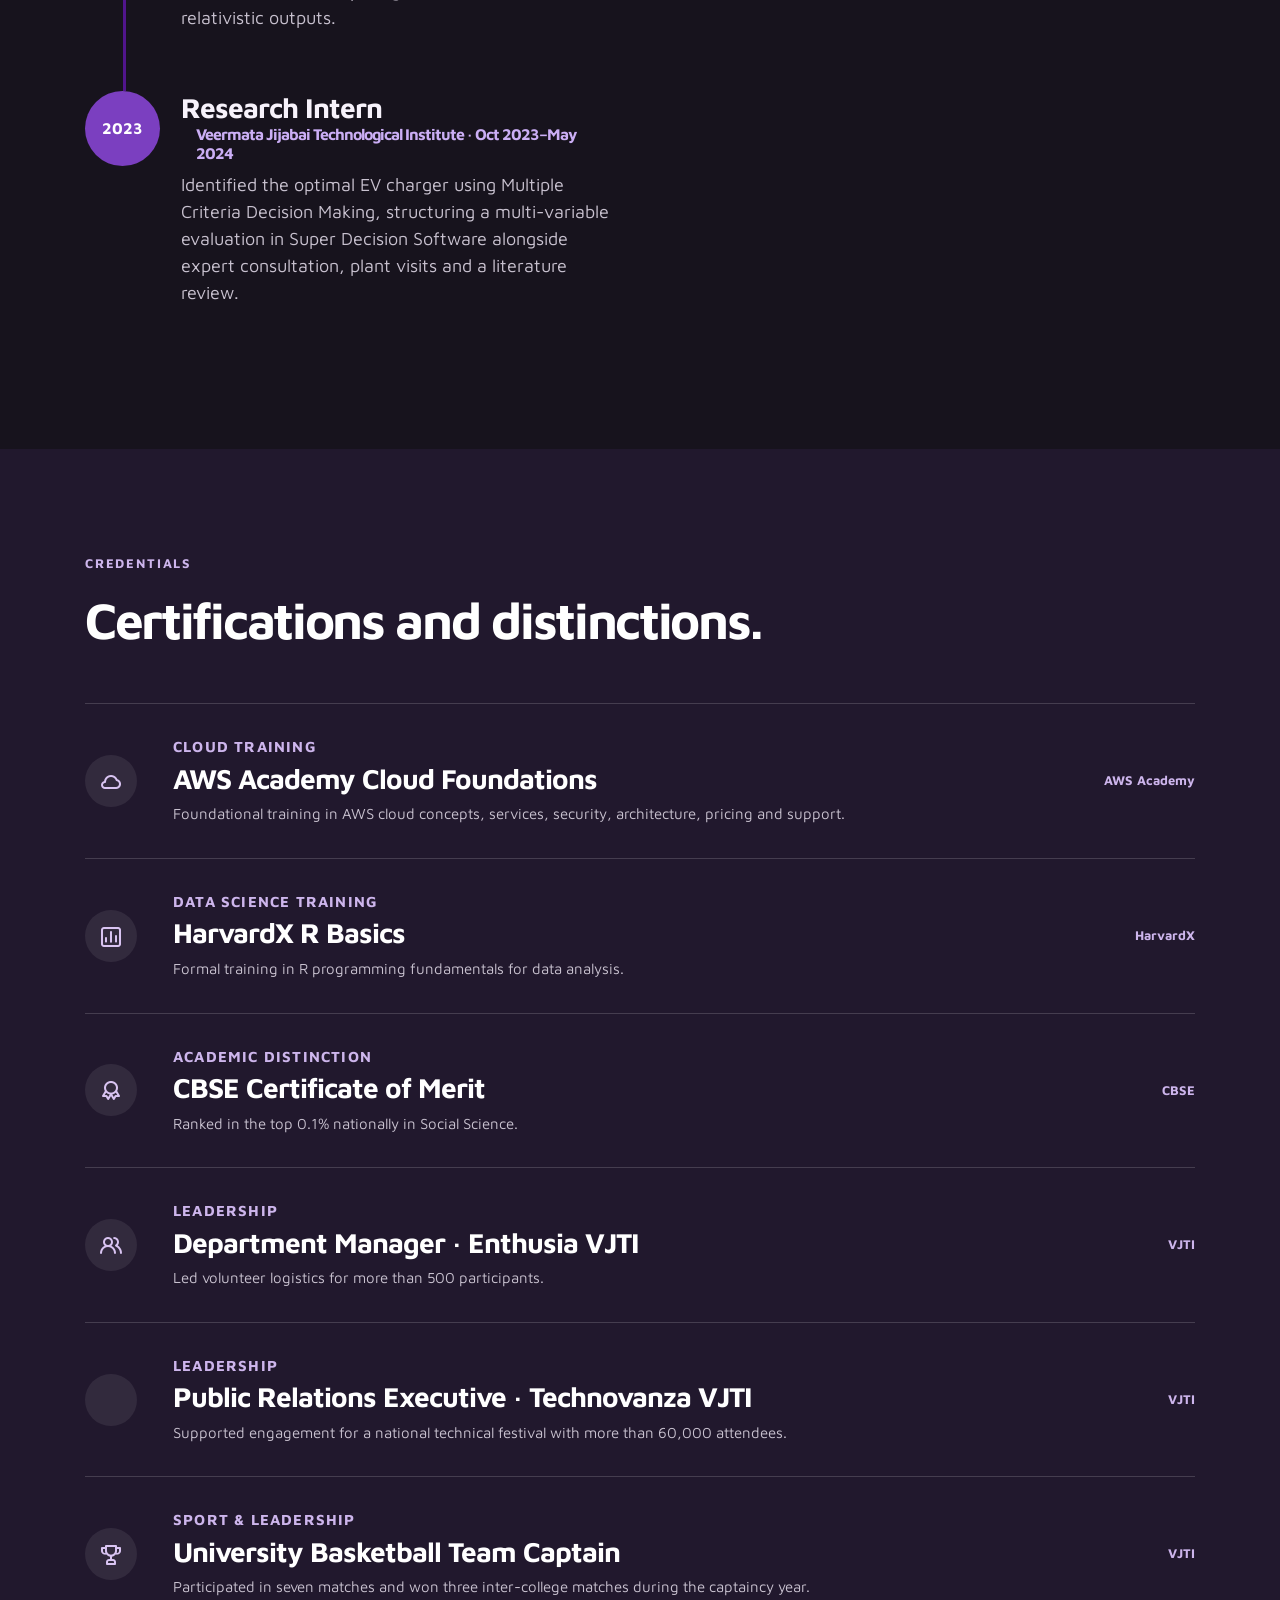
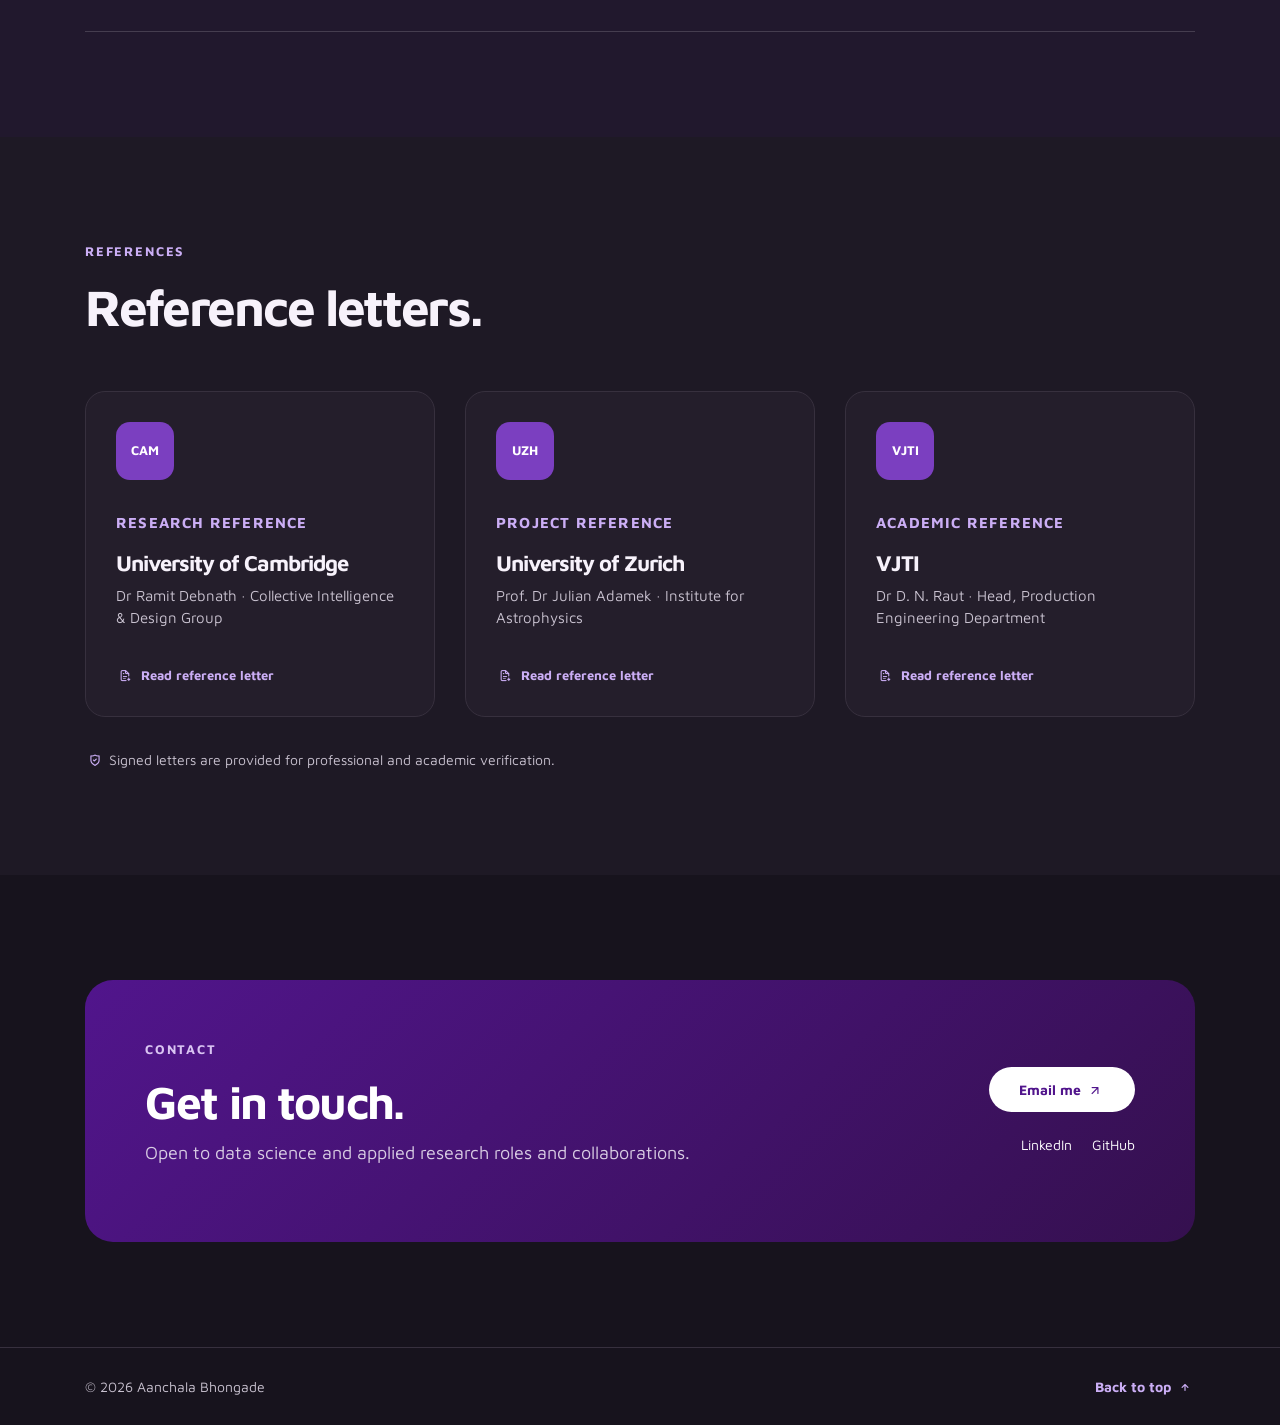
==== commit e00d2043: "Replace the marketing copy with plain statements of CV content - Cut the Pac-Man section down to a h" ====
--- a/index.html
+++ b/index.html
@@ -3,7 +3,7 @@
 <head>
   <meta charset="utf-8">
   <meta name="viewport" content="width=device-width, initial-scale=1, shrink-to-fit=no">
-  <meta name="description" content="Aanchala Bhongade — data scientist and researcher working on Transformer length generalisation, forecasting under distribution shift, climate analytics, cloud systems and computational cosmology.">
+  <meta name="description" content="Aanchala Ravindra Bhongade — MSc Data Science, University of Bristol. Research and projects in machine learning, scientific computing and cloud infrastructure.">
   <meta name="author" content="Aanchala Bhongade">
   <meta name="theme-color" content="#17131d">
   <title>Aanchala Bhongade | Data Science & Research</title>
@@ -45,7 +45,7 @@
                 <span>University of Bristol</span><span>University of Cambridge</span><span>University of Zurich</span>
               </div>
               <div class="custom-btn-group mt-4">
-                <a href="#projects" class="btn custom-btn custom-btn-bg custom-btn-link">Explore my work <i class="uil uil-arrow-right"></i></a>
+                <a href="#projects" class="btn custom-btn custom-btn-bg custom-btn-link">View projects <i class="uil uil-arrow-right"></i></a>
                 <a href="documents/aanchala-bhongade-cv.pdf" target="_blank" rel="noopener" class="btn custom-btn"><i class="uil uil-file-alt"></i> View résumé</a>
                 <a href="https://github.com/Aanchala14" target="_blank" rel="noopener" class="btn custom-btn"><i class="uil uil-code"></i> GitHub</a>
               </div>
@@ -71,11 +71,9 @@
       <div class="container">
         <div class="row align-items-center">
           <div class="col-lg-5 game-intro">
-            <p class="eyebrow">Just a playful intermission</p>
-            <h2>Violet Pac-Man.</h2>
-            <p>I love the Google Doodle of Pac-Man, so this little maze runner gets a place in my portfolio too.</p>
-            <div class="game-fact"><span>Fun fact</span><strong>I have reached level 11. Next target: level 256.</strong></div>
-            <blockquote>“I wanted to make a violet Pac-Man—can you guess why? (It matches the colour theme of this site.) He’s just here to have fun running around the maze. I’m kidding—haha!”</blockquote>
+            <p class="eyebrow">Aside</p>
+            <h2>Pac-Man.</h2>
+            <p>A small maze game. Arrow keys or WASD.</p>
           </div>
           <div class="col-lg-7">
             <div class="game-shell">
@@ -102,8 +100,7 @@
       <div class="container">
         <div class="section-heading">
           <p class="eyebrow">Selected work</p>
-          <h2>Research and systems built to answer difficult questions.</h2>
-          <p>From diagnosing Transformer extrapolation failures to modelling lethal heat and analysing the structure of the universe.</p>
+          <h2>Research and technical projects.</h2>
         </div>
         <article class="featured-project">
           <div class="project-number">01 / Featured</div>
@@ -114,7 +111,7 @@
               <p>A configuration-driven PyTorch pipeline on AWS GPU infrastructure running 45 Transformer baselines across 3 algorithmic tasks, 5 positional encodings and 3 random seeds, evaluated at sequence lengths up to 1,024.</p>
               <ul class="project-points">
                 <li>Built an evidence-based failure taxonomy separating training underfitting, seed instability, immediate extrapolation collapse and position-dependent error patterns</li>
-                <li>Used a multi-seed eligibility framework to identify 5 of 15 configurations reaching 92–100% mean exact-match accuracy at the training length — every one of them fell to 0% at the first unseen length</li>
+                <li>Established a multi-seed baseline-eligibility framework, identifying 5 of 15 configurations with 92–100% mean training-length exact-match accuracy; all five reached 0% at the first tested unseen length</li>
                 <li>Diagnosed task-specific failures with position-wise error profiles, attention statistics, carry-condition and dependency-distance analysis rather than aggregate accuracy alone</li>
                 <li>Tested mixed-length training, curriculum learning and randomised padding, separating genuine underfitting from interventions that preserved training performance without improving unseen-length exact match</li>
               </ul>
@@ -171,7 +168,7 @@
 
     <section class="section-block publication" id="publication">
       <div class="container">
-        <div class="section-heading"><p class="eyebrow">Peer-reviewed publication</p><h2>Climate research with a human focus.</h2></div>
+        <div class="section-heading"><p class="eyebrow">Publication</p><h2>Peer-reviewed publication.</h2></div>
         <article class="publication-card">
           <div class="publication-meta"><span>2025</span><span>Cambridge Journal of Climate Research</span><span>Volume 2, Issue 1 · pp. 182–194</span></div>
           <h3>The Unequal Impact of Lethal Heatwaves in India for Males and Females: Insights from Climate Projection Data</h3>
@@ -184,18 +181,21 @@
 
     <section class="section-block expertise" id="skills">
       <div class="container">
-        <div class="section-heading compact"><p class="eyebrow">Toolkit</p><h2>How I approach the work.</h2></div>
+        <div class="section-heading compact"><p class="eyebrow">Skills</p><h2>Technical skills.</h2></div>
         <div class="row">
-          <div class="col-lg-4 mb-4"><div class="expertise-card"><span class="card-index">01</span><h3>Build & deploy</h3><p>Python, C++, R, SQL, Git, Linux, Jupyter, LaTeX; AWS EC2, S3, SQS, DynamoDB, IAM, CloudWatch, Auto Scaling and the AWS CLI</p></div></div>
-          <div class="col-lg-4 mb-4"><div class="expertise-card"><span class="card-index">02</span><h3>Model & evaluate</h3><p>PyTorch, TensorFlow, scikit-learn, Transformers, neural networks, regression, clustering, anomaly detection, time-series analysis, distribution shift and uncertainty quantification</p></div></div>
-          <div class="col-lg-4 mb-4"><div class="expertise-card"><span class="card-index">03</span><h3>Compute & research</h3><p>NumPy, SciPy, pandas, Matplotlib, xarray, netCDF4, Astropy, Lightkurve, Healpy/Anafast, FITS and HEALPix; HPC/SLURM workflows, ablations and error analysis</p></div></div>
+          <div class="col-lg-4 mb-4"><div class="expertise-card"><span class="card-index">01</span><h3>Programming</h3><p>Python, C++, R, SQL, Git, Linux, Jupyter, LaTeX</p></div></div>
+          <div class="col-lg-4 mb-4"><div class="expertise-card"><span class="card-index">02</span><h3>Machine learning</h3><p>PyTorch, TensorFlow, scikit-learn, Transformers, neural networks, regression, clustering, anomaly detection, time-series analysis, model evaluation, distribution shift, uncertainty quantification</p></div></div>
+          <div class="col-lg-4 mb-4"><div class="expertise-card"><span class="card-index">03</span><h3>Scientific computing</h3><p>NumPy, SciPy, pandas, Matplotlib, xarray, netCDF4, Astropy, Lightkurve, Healpy, Anafast, FITS, HEALPix</p></div></div>
+          <div class="col-lg-4 mb-4"><div class="expertise-card"><span class="card-index">04</span><h3>Cloud and infrastructure</h3><p>AWS EC2, S3, SQS, DynamoDB, IAM, CloudWatch, Auto Scaling, AWS CLI; SLURM and HPC workflows</p></div></div>
+          <div class="col-lg-4 mb-4"><div class="expertise-card"><span class="card-index">05</span><h3>Research methods</h3><p>Experimental design, statistical analysis, reproducible pipelines, ablation studies, error analysis, scientific visualisation</p></div></div>
+        </div>
         </div>
       </div>
     </section>
 
     <section class="section-block resume" id="experience">
       <div class="container">
-        <div class="section-heading"><p class="eyebrow">Journey</p><h2>Experience & education.</h2></div>
+        <div class="section-heading"><p class="eyebrow">Background</p><h2>Experience and education.</h2></div>
         <div class="row">
           <div class="col-lg-7">
             <h3 class="column-title">Experience</h3>
@@ -217,7 +217,7 @@
 
     <section class="section-block credentials" id="credentials">
       <div class="container">
-        <div class="section-heading"><p class="eyebrow">Credentials</p><h2>Certifications & distinctions.</h2><p>A growing record of formal learning and academic recognition.</p></div>
+        <div class="section-heading"><p class="eyebrow">Credentials</p><h2>Certifications and distinctions.</h2></div>
         <div class="credential-list">
           <article class="credential-item"><span class="credential-icon"><i class="uil uil-cloud"></i></span><div><p class="credential-type">Cloud training</p><h3>AWS Academy Cloud Foundations</h3><p>Foundational training in AWS cloud concepts, services, security, architecture, pricing and support.</p></div><span class="credential-year">AWS Academy</span></article>
           <article class="credential-item"><span class="credential-icon"><i class="uil uil-chart"></i></span><div><p class="credential-type">Data science training</p><h3>HarvardX R Basics</h3><p>Formal training in R programming fundamentals for data analysis.</p></div><span class="credential-year">HarvardX</span></article>
@@ -231,7 +231,7 @@
 
     <section class="section-block references" id="references">
       <div class="container">
-        <div class="section-heading"><p class="eyebrow">Recommendations</p><h2>References from institutions I’ve worked with.</h2><p>Read the signed institutional letters supporting my research and academic work.</p></div>
+        <div class="section-heading"><p class="eyebrow">References</p><h2>Reference letters.</h2></div>
         <div class="row">
           <div class="col-lg-4 mb-4"><article class="reference-card"><div class="institution-mark">CAM</div><p class="reference-type">Research reference</p><h3>University of Cambridge</h3><p>Dr Ramit Debnath · Collective Intelligence & Design Group</p><a class="document-status" href="https://drive.google.com/file/d/1_6sWkd5zecTRVCX_RDMvXQ-aaI_abVx3/view?usp=sharing" target="_blank" rel="noopener"><i class="uil uil-file-download-alt"></i> Read reference letter</a></article></div>
           <div class="col-lg-4 mb-4"><article class="reference-card"><div class="institution-mark">UZH</div><p class="reference-type">Project reference</p><h3>University of Zurich</h3><p>Prof. Dr Julian Adamek · Institute for Astrophysics</p><a class="document-status" href="https://drive.google.com/file/d/1aOcwrT7J0GgIc1t4szL318JWgiw17egE/view?usp=sharing" target="_blank" rel="noopener"><i class="uil uil-file-download-alt"></i> Read reference letter</a></article></div>
@@ -245,7 +245,7 @@
       <div class="container">
         <div class="contact-panel">
           <div class="row align-items-center">
-            <div class="col-lg-8"><p class="eyebrow">Let’s connect</p><h2>Have a research question or an opportunity in mind?</h2><p>I’m open to data science, applied research and interdisciplinary collaborations.</p></div>
+            <div class="col-lg-8"><p class="eyebrow">Contact</p><h2>Get in touch.</h2><p>Open to data science and applied research roles and collaborations.</p></div>
             <div class="col-lg-4 text-lg-right"><a href="mailto:aanchalabhongade@gmail.com" class="btn custom-btn contact-btn">Email me <i class="uil uil-arrow-up-right"></i></a><div class="social-row"><a href="https://linkedin.com/in/aanchalabhongade" target="_blank" rel="noopener">LinkedIn</a><a href="https://github.com/Aanchala14" target="_blank" rel="noopener">GitHub</a></div></div>
           </div>
         </div>
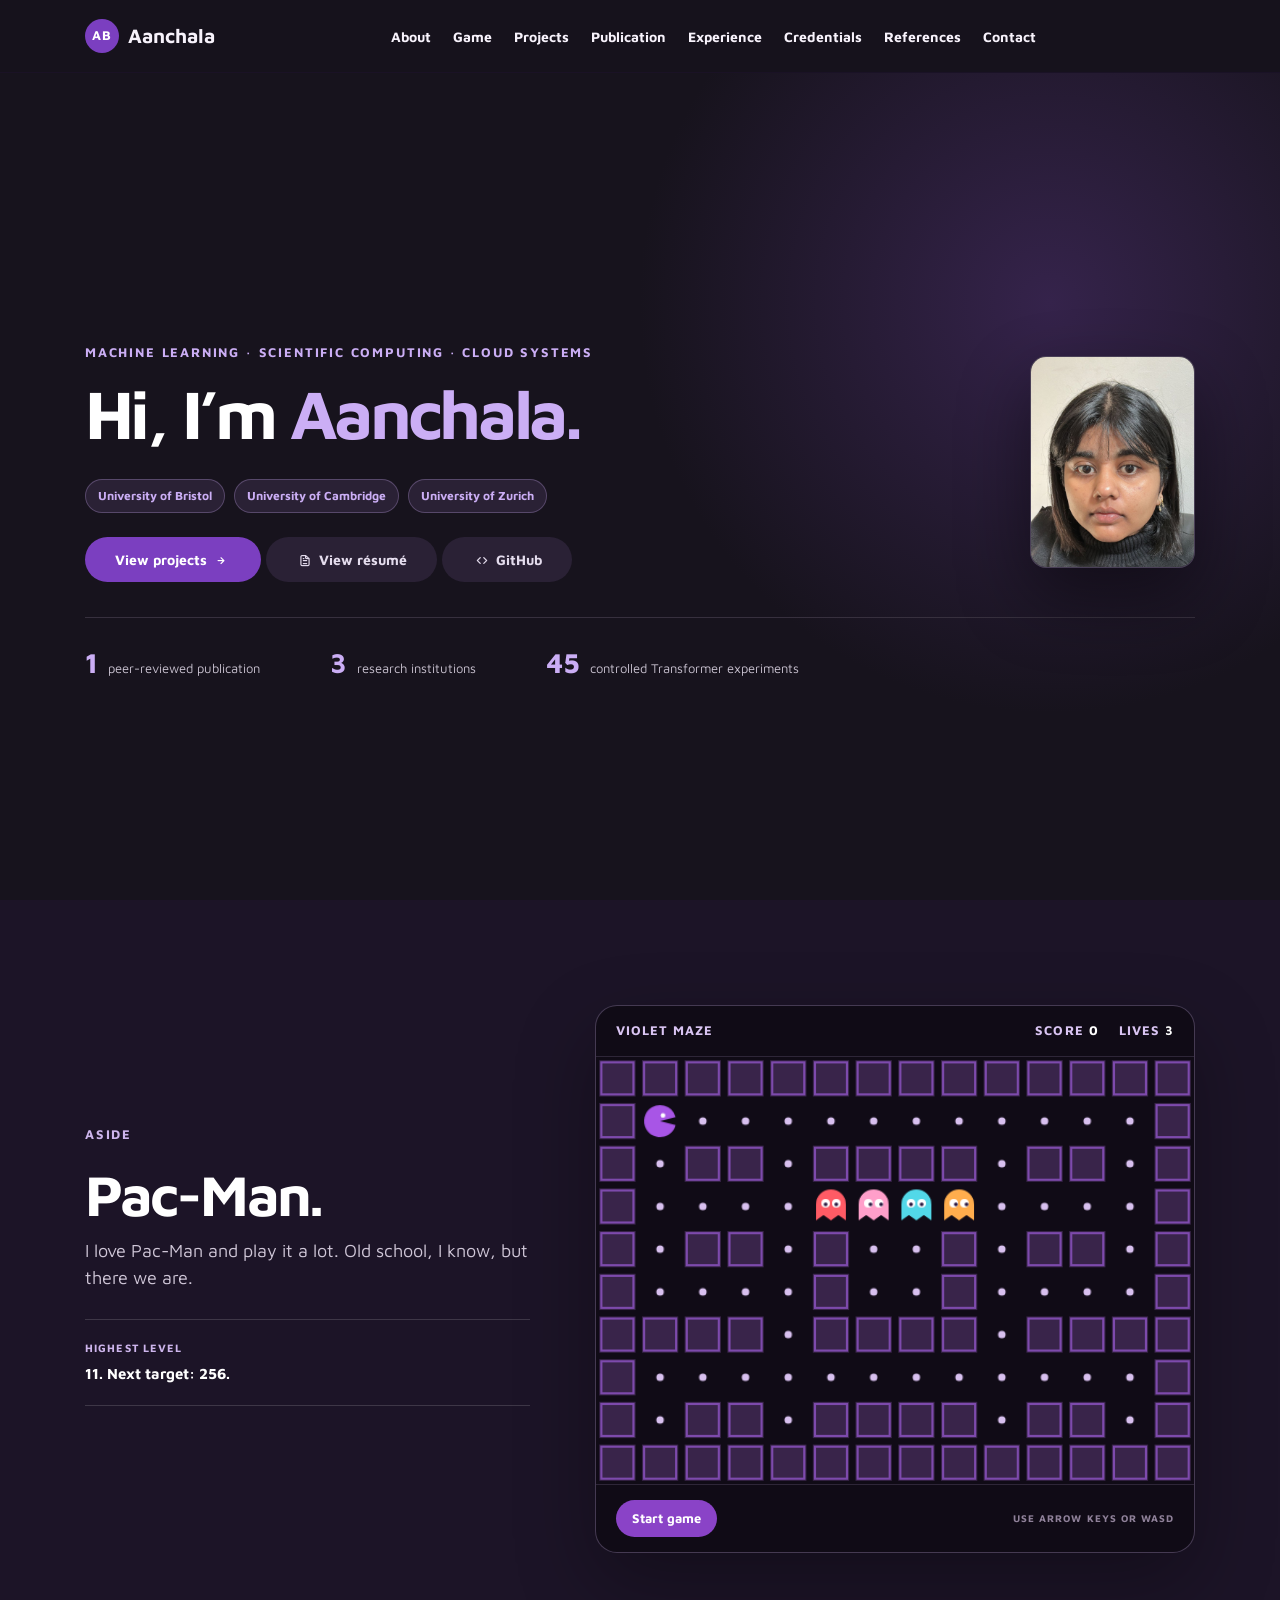
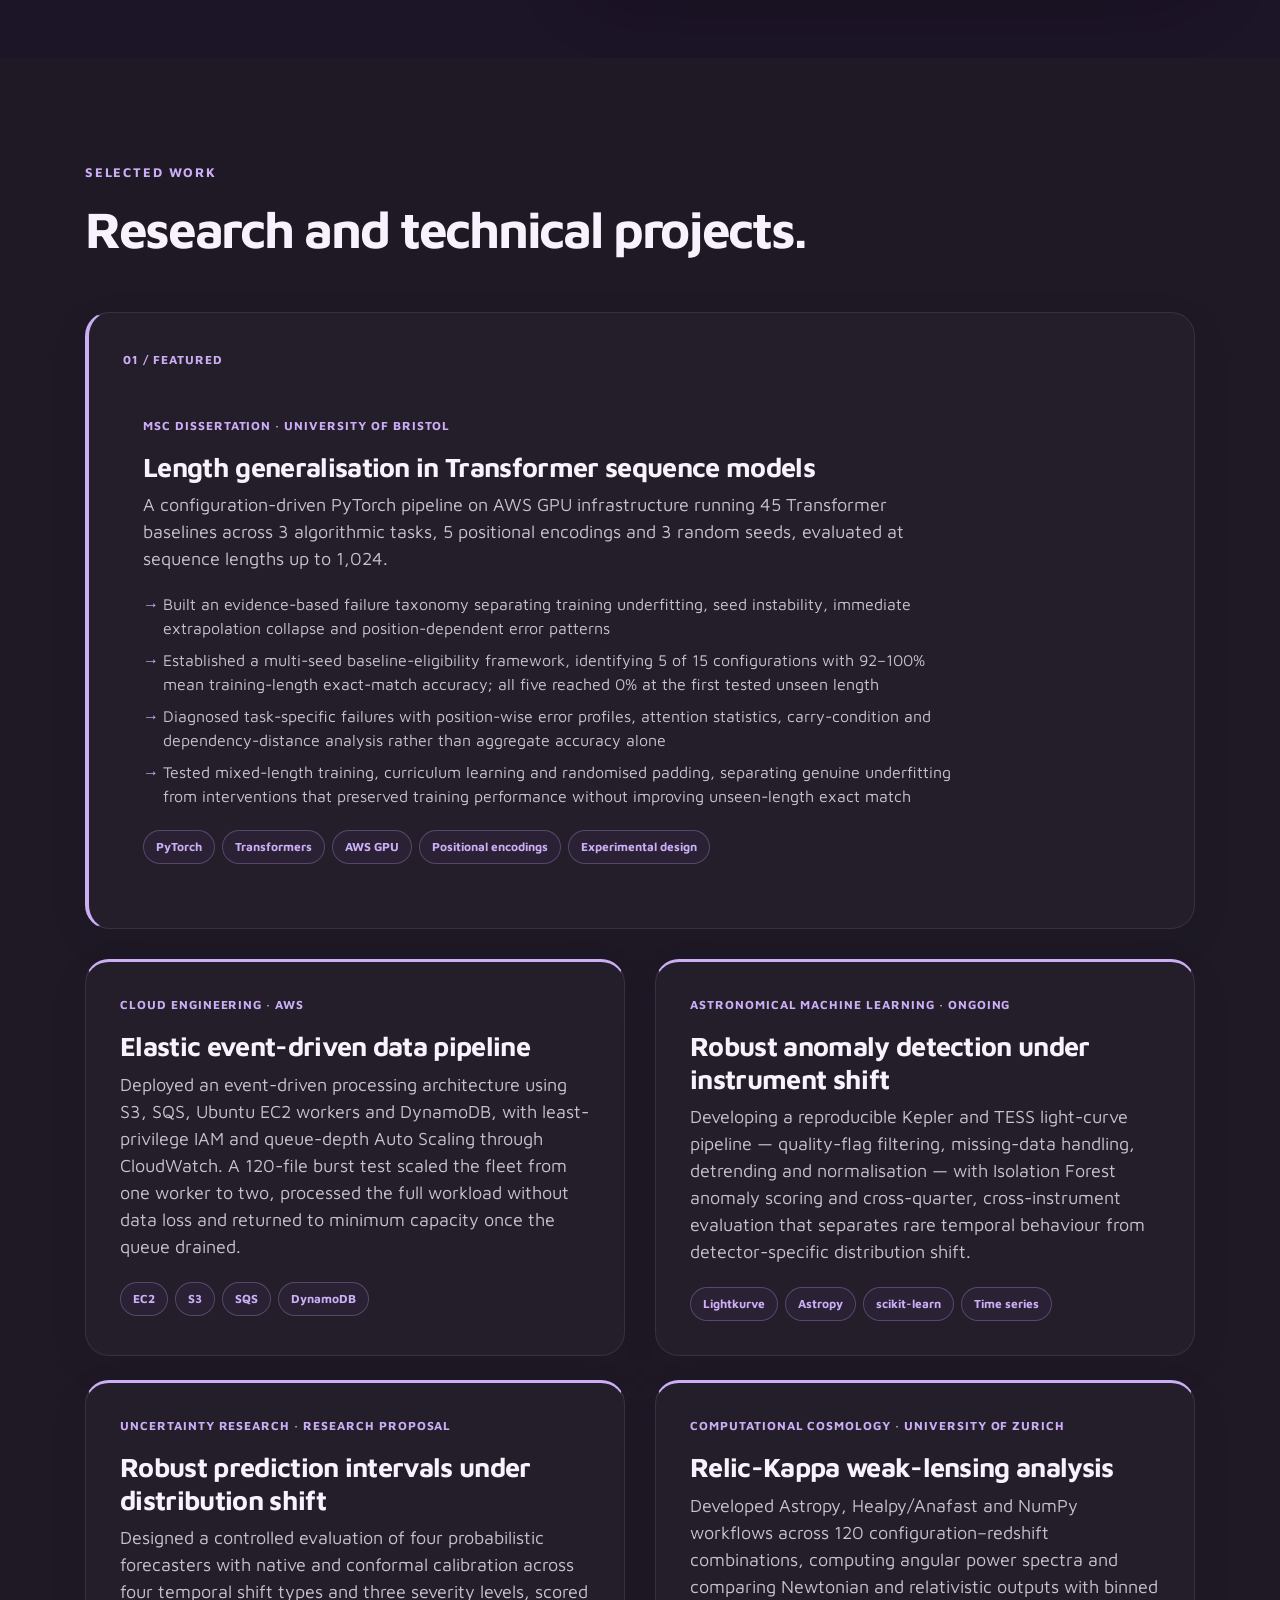
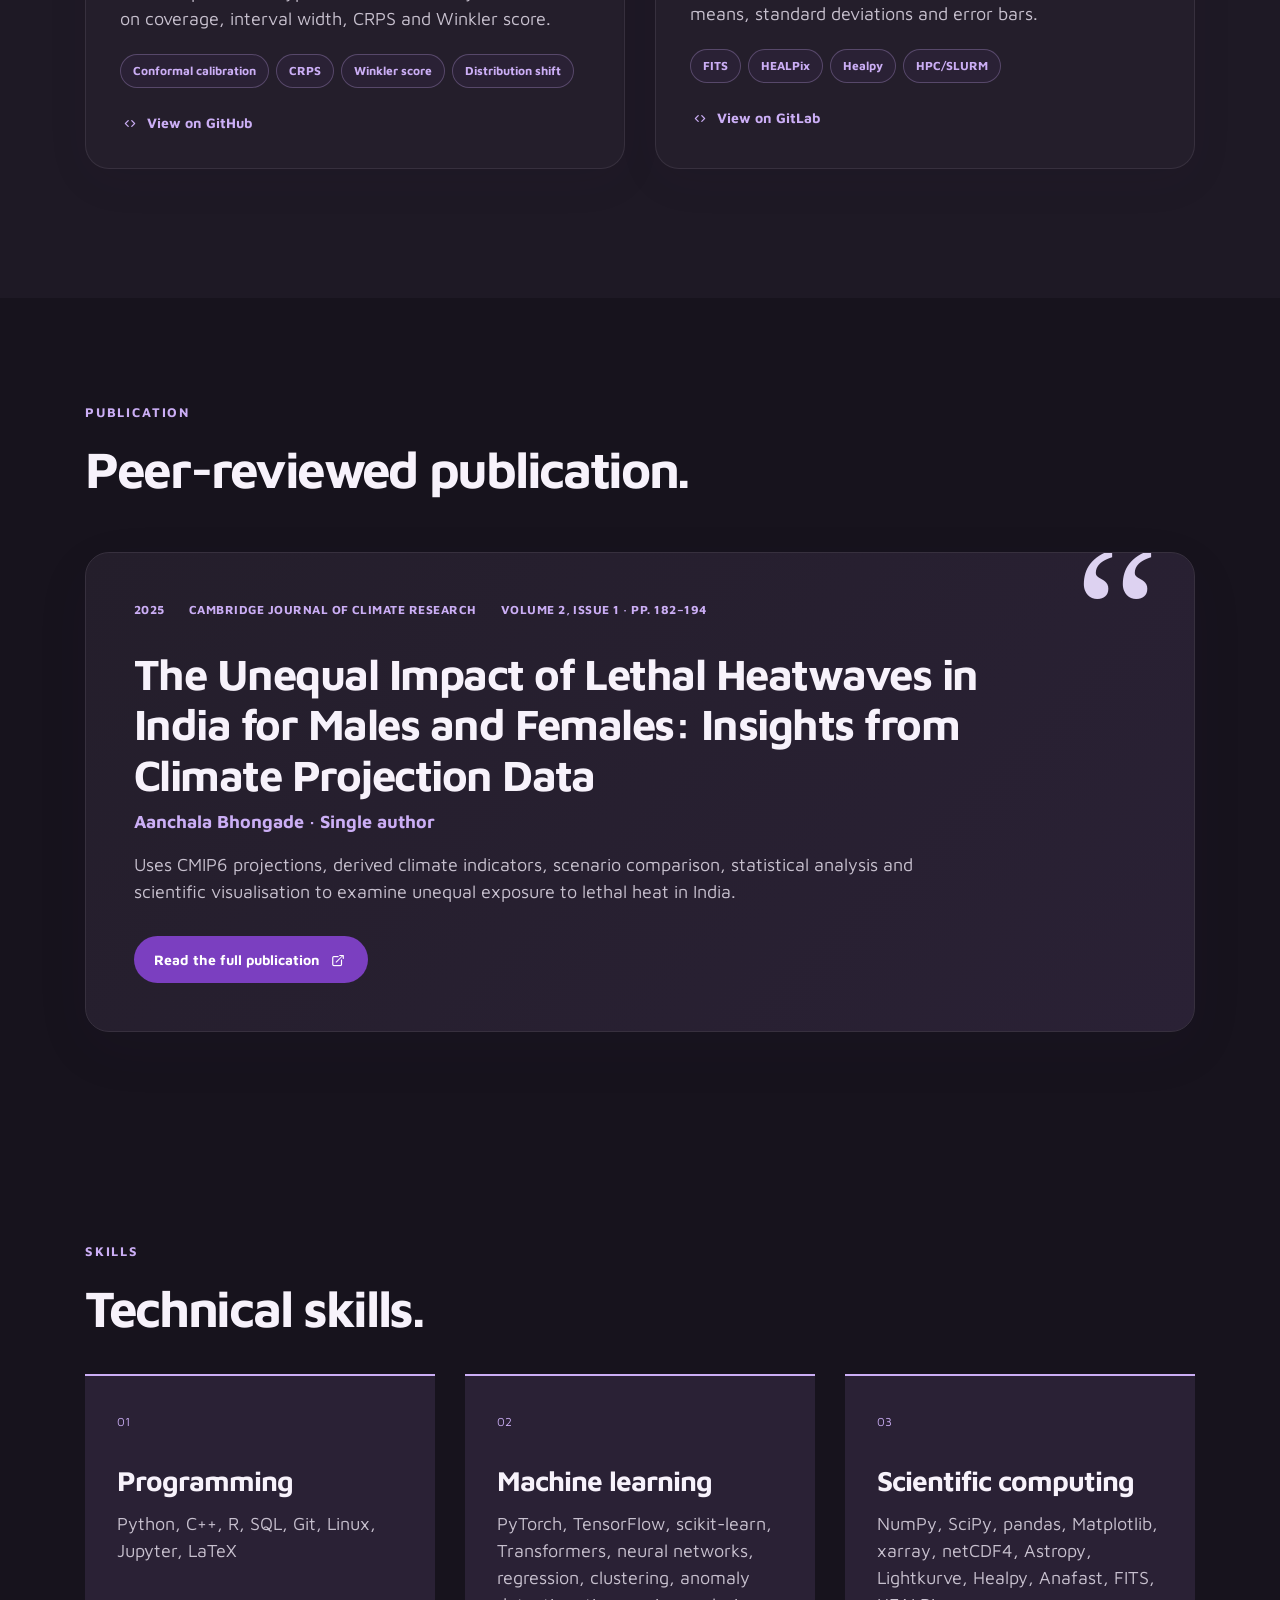
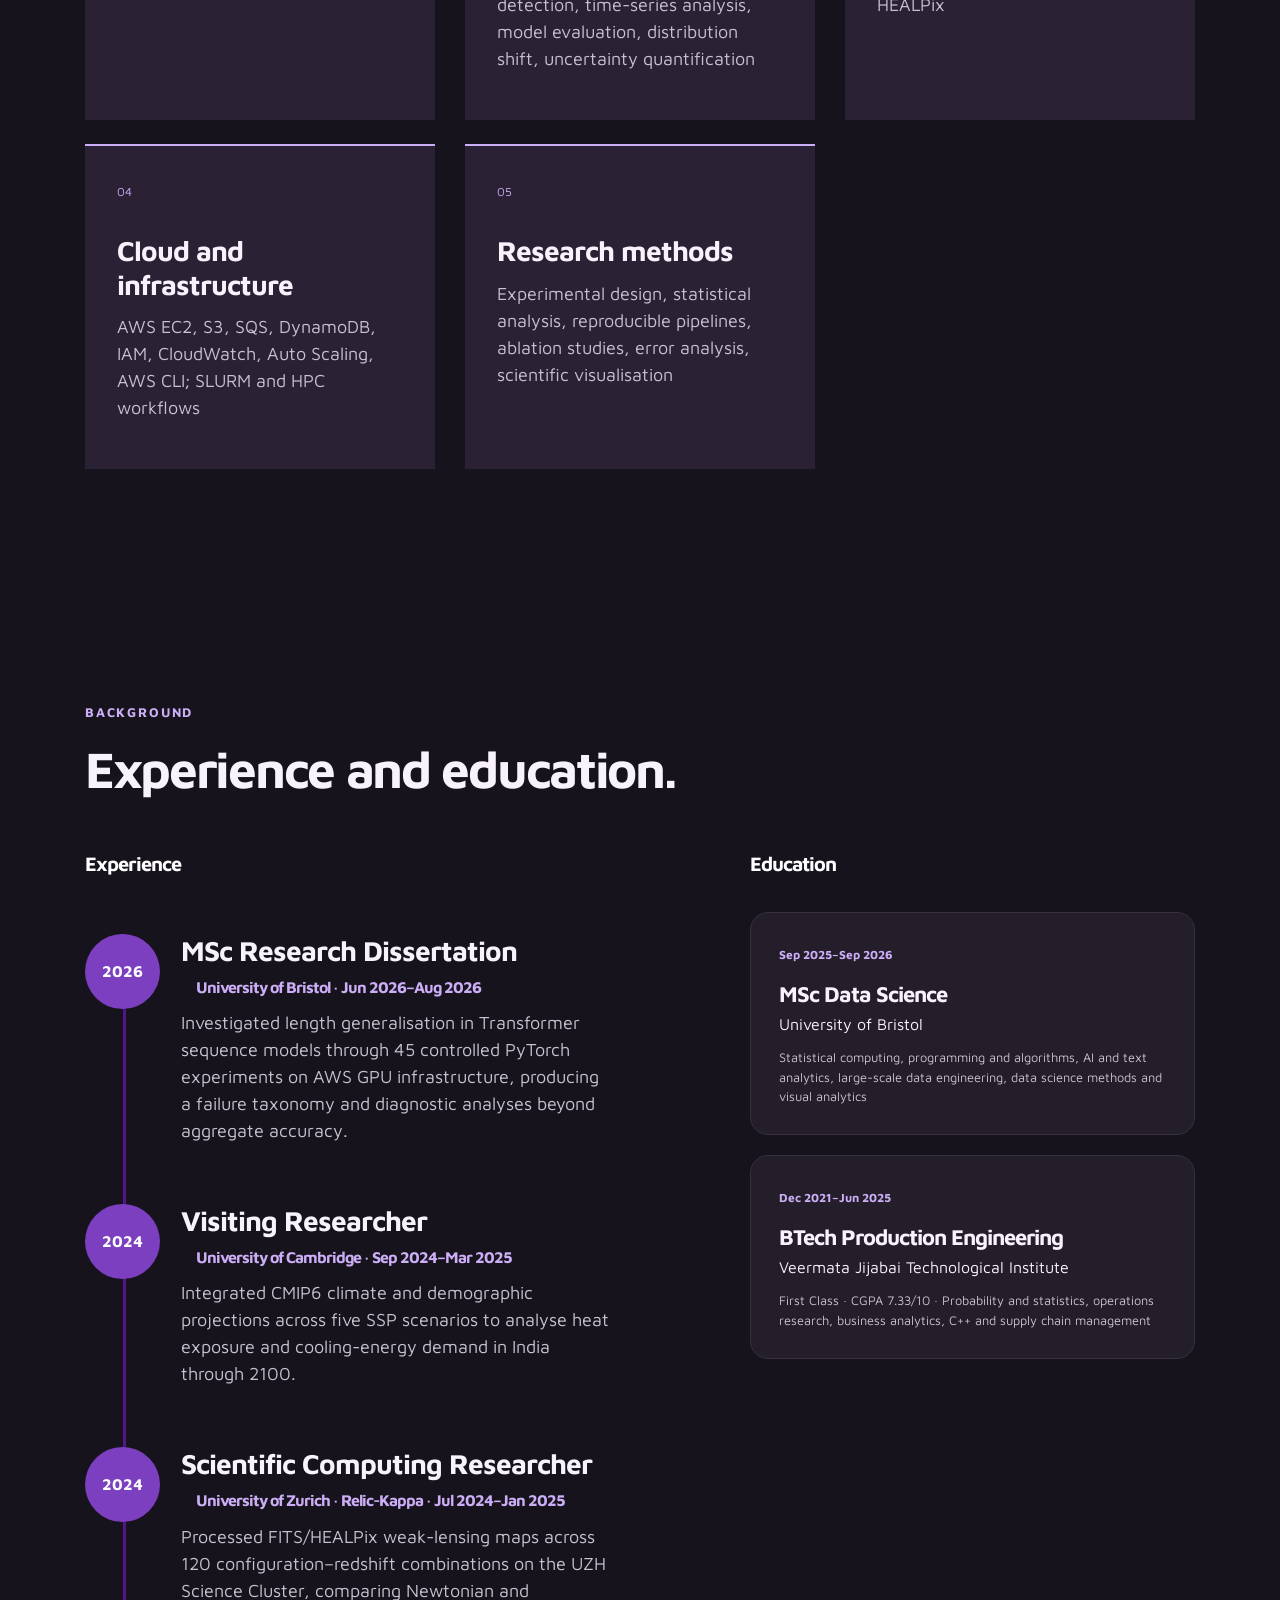
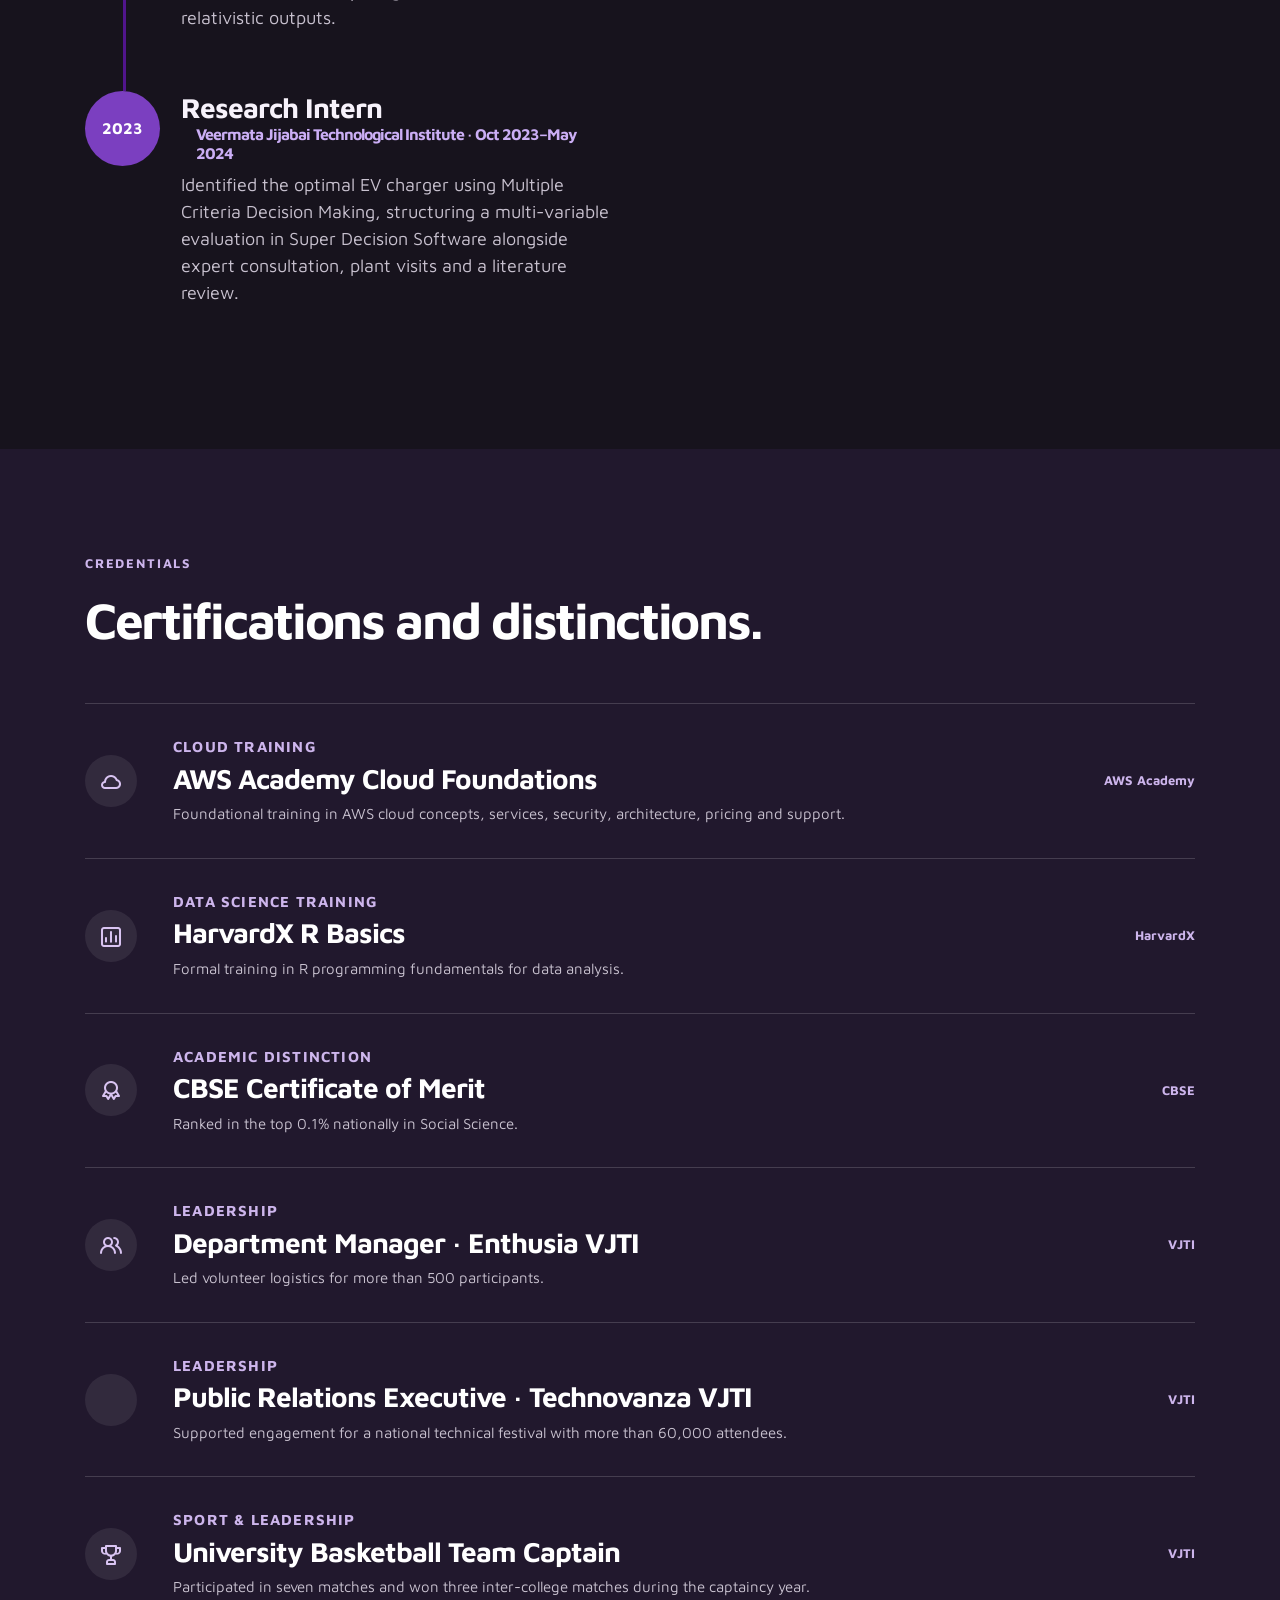
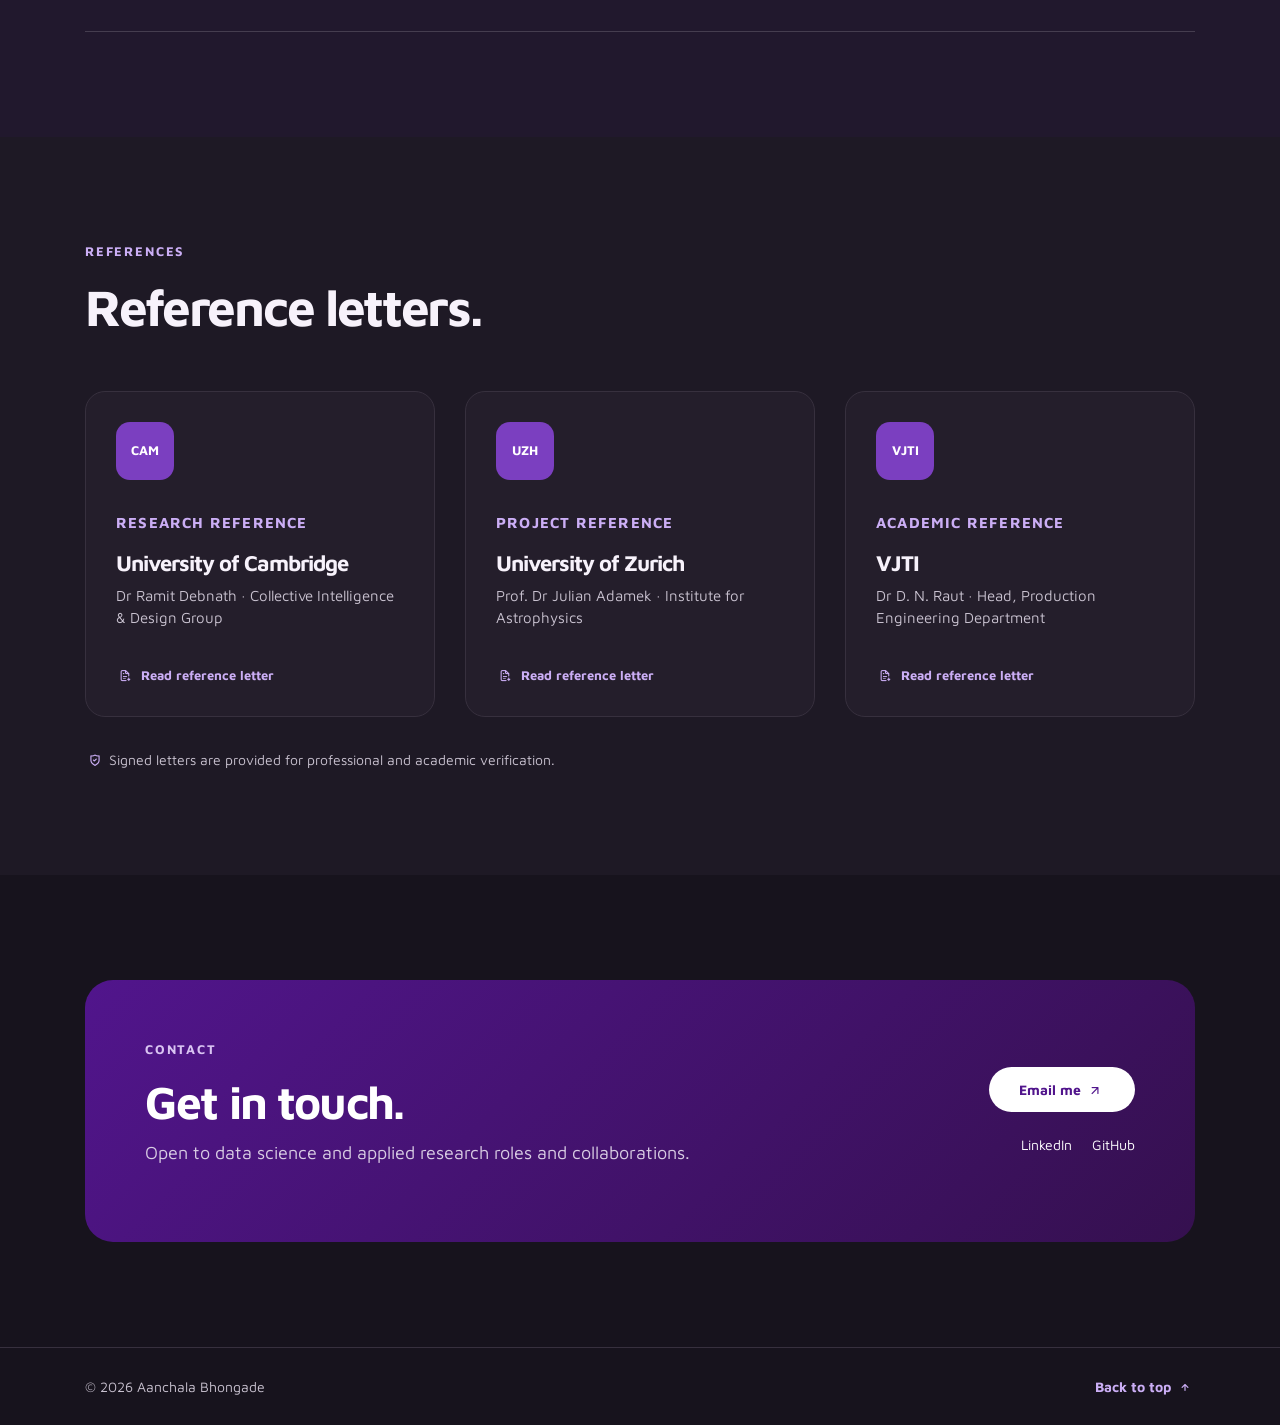
==== commit c46fc8bb: "Put the Pac-Man facts back, without the hype Restore that Aanchala plays it a lot and the level 11 /" ====
--- a/index.html
+++ b/index.html
@@ -73,7 +73,8 @@
           <div class="col-lg-5 game-intro">
             <p class="eyebrow">Aside</p>
             <h2>Pac-Man.</h2>
-            <p>A small maze game. Arrow keys or WASD.</p>
+            <p>I love Pac-Man and play it a lot. Old school, I know, but there we are.</p>
+            <div class="game-fact"><span>Highest level</span><strong>11. Next target: 256.</strong></div>
           </div>
           <div class="col-lg-7">
             <div class="game-shell">
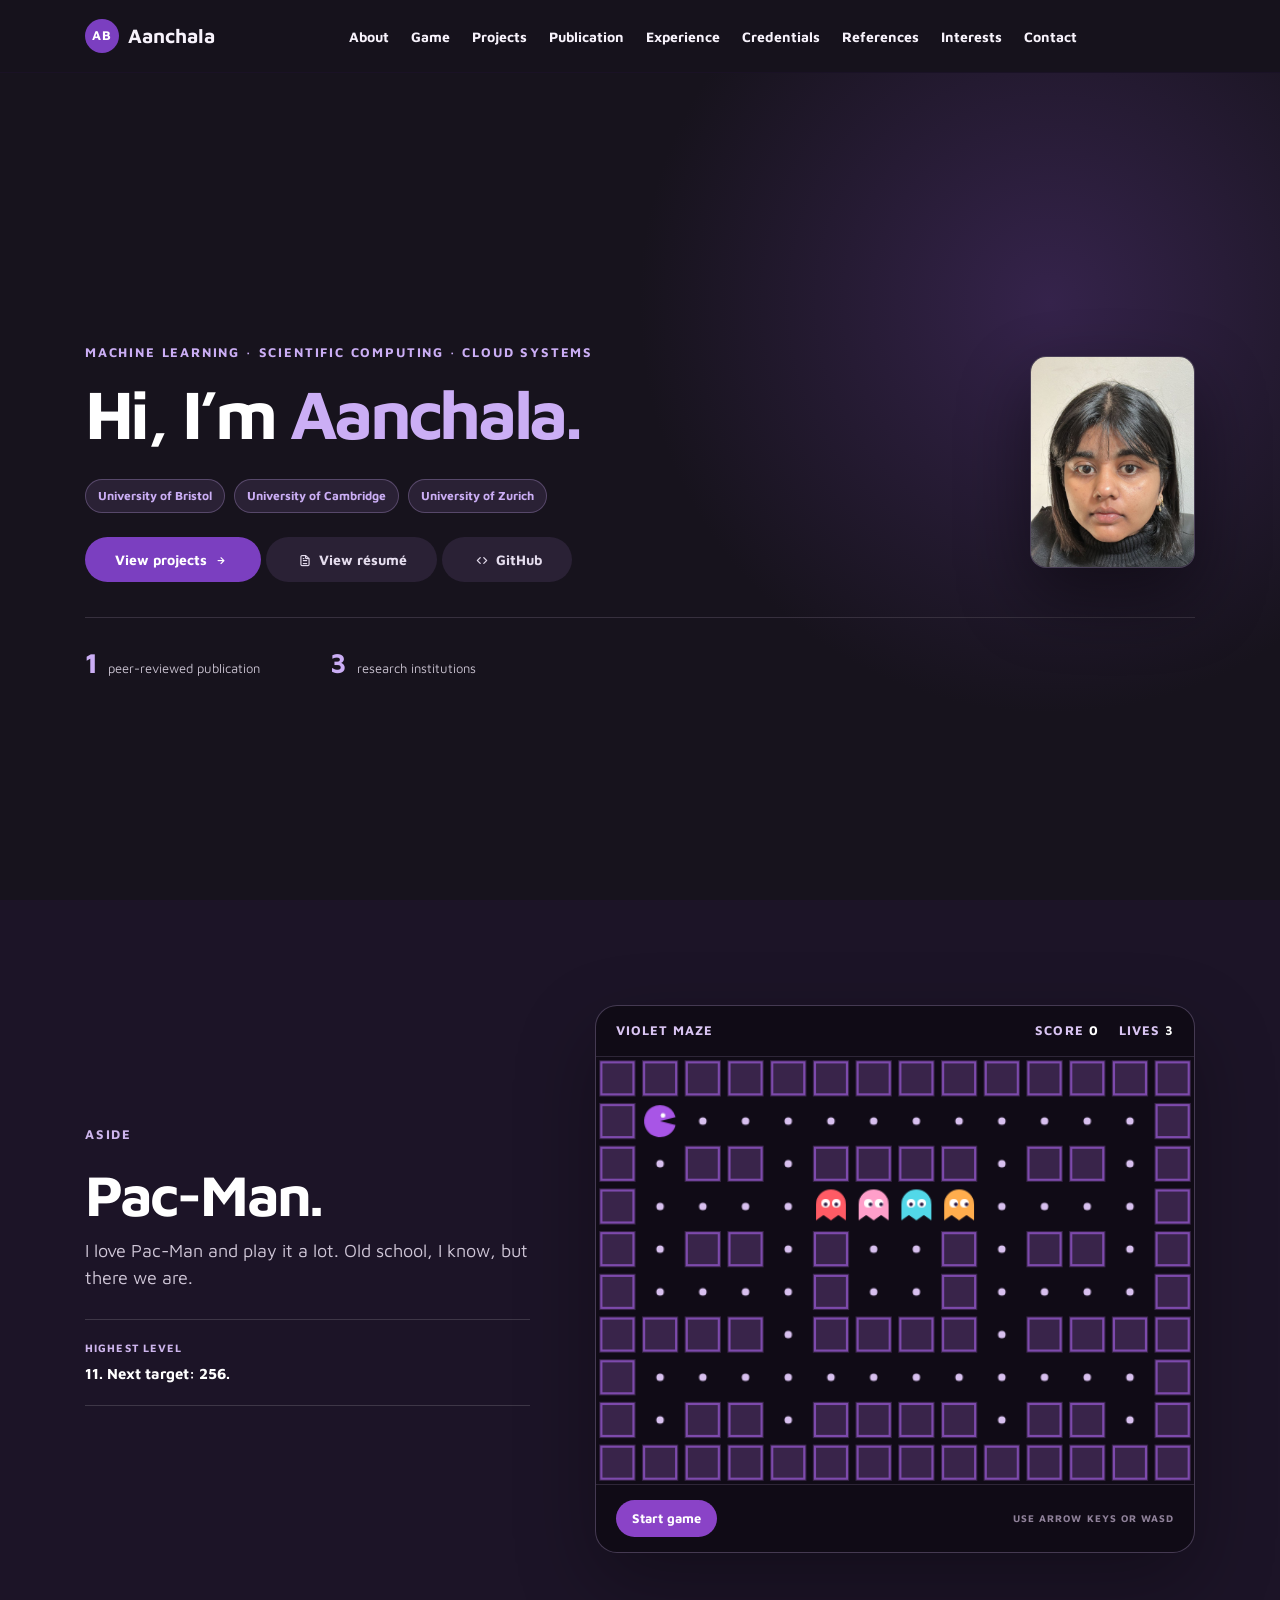
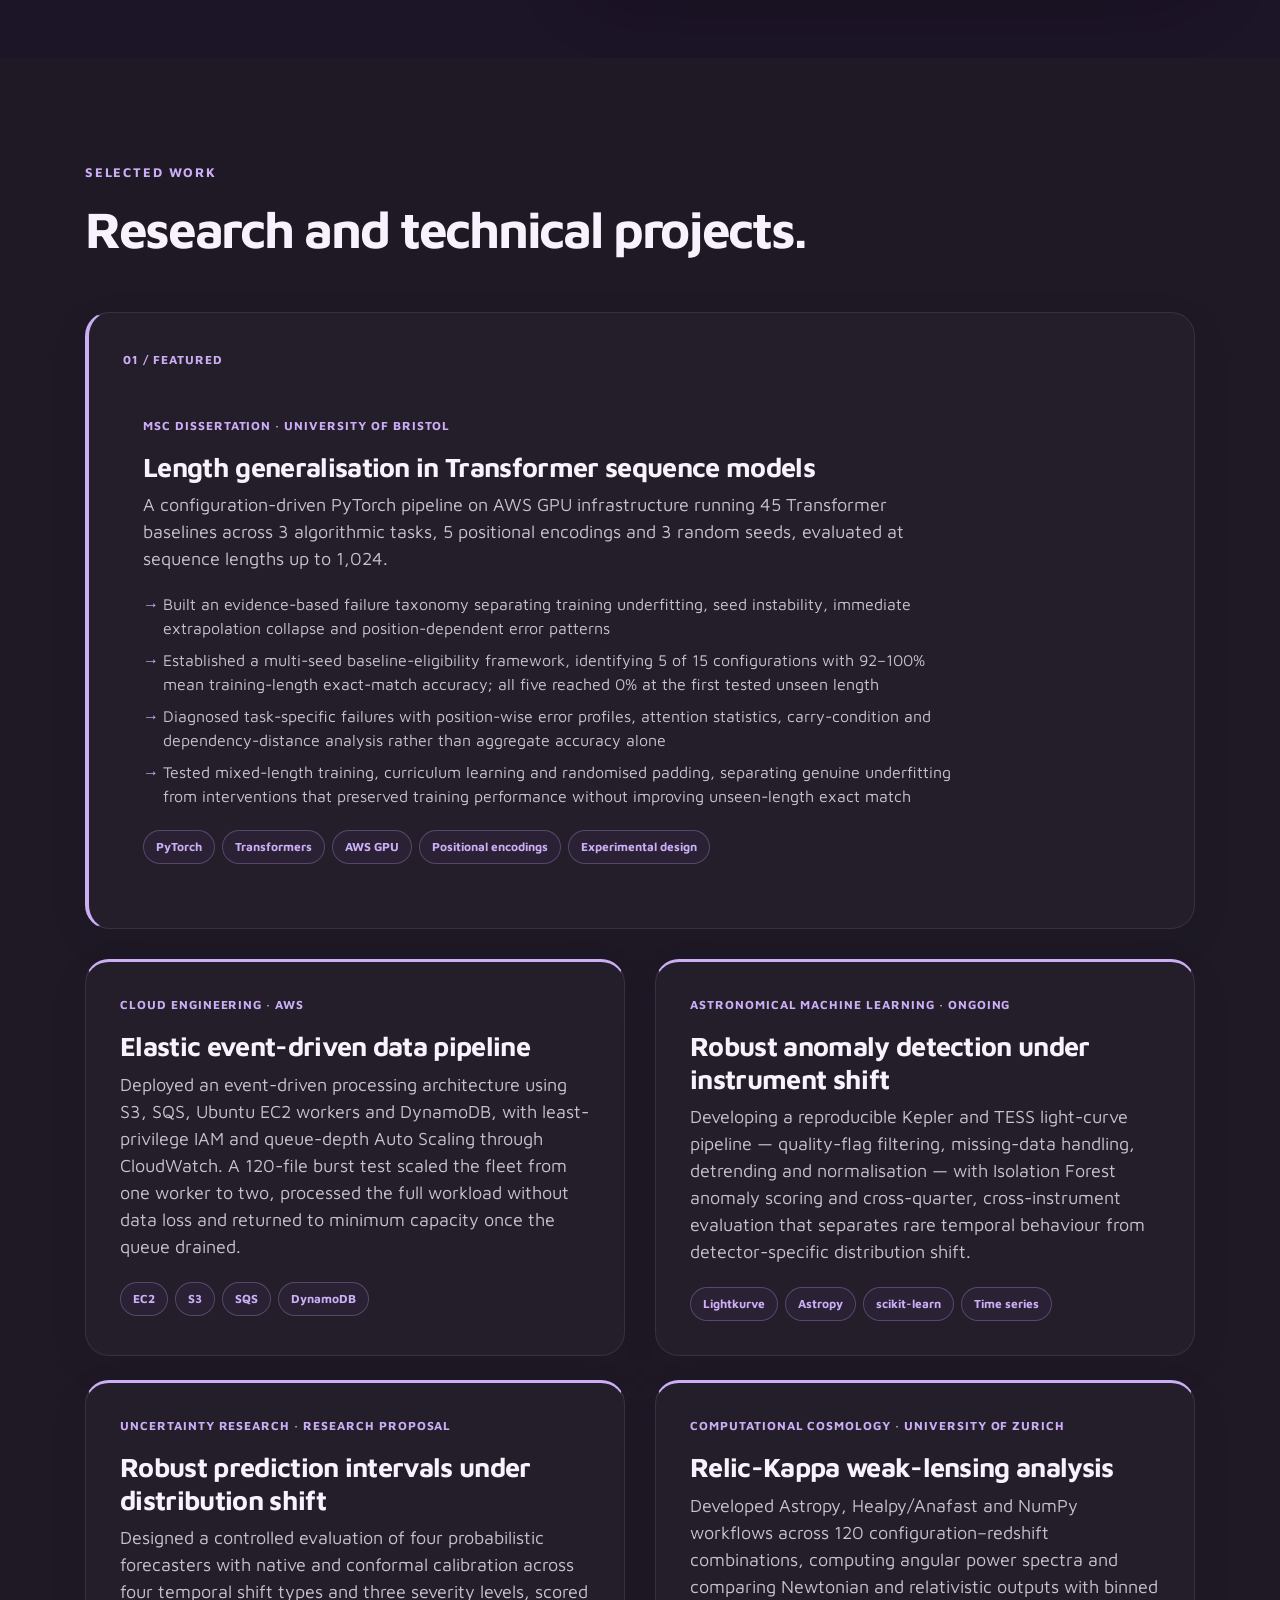
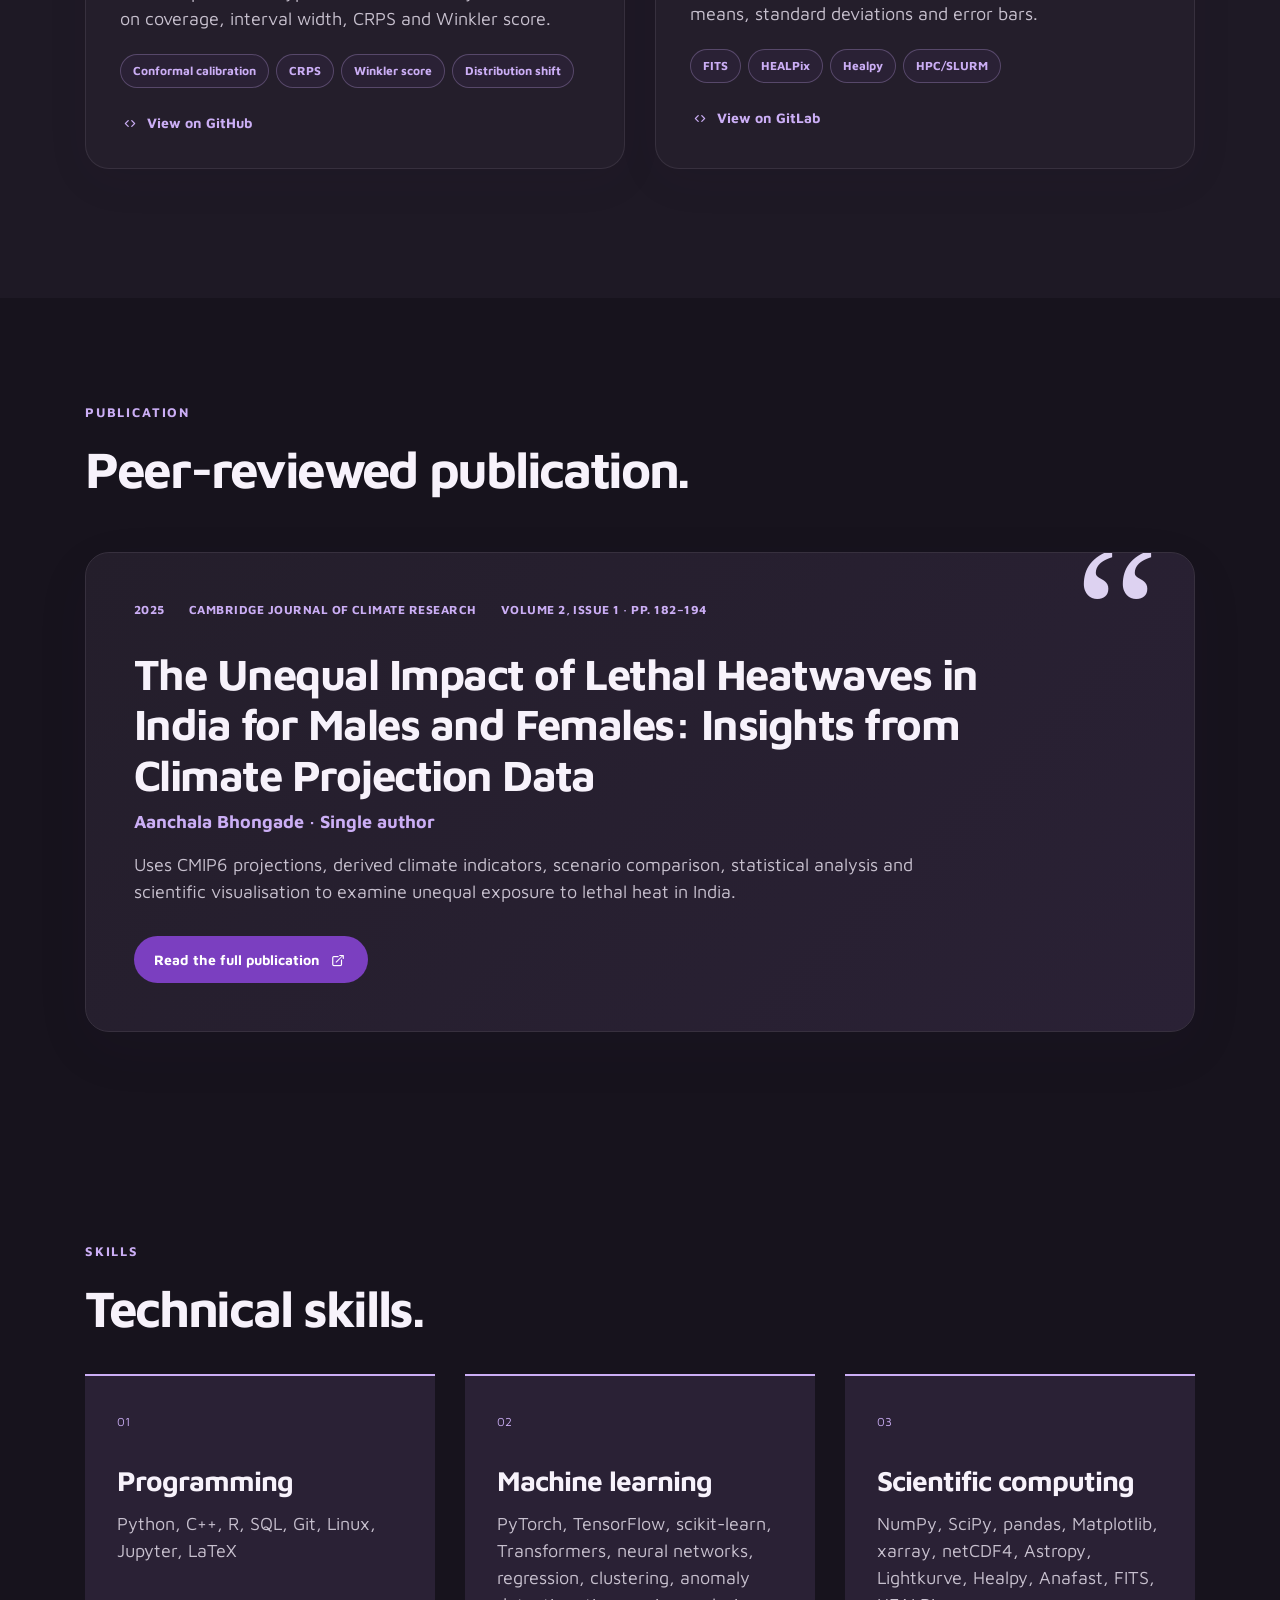
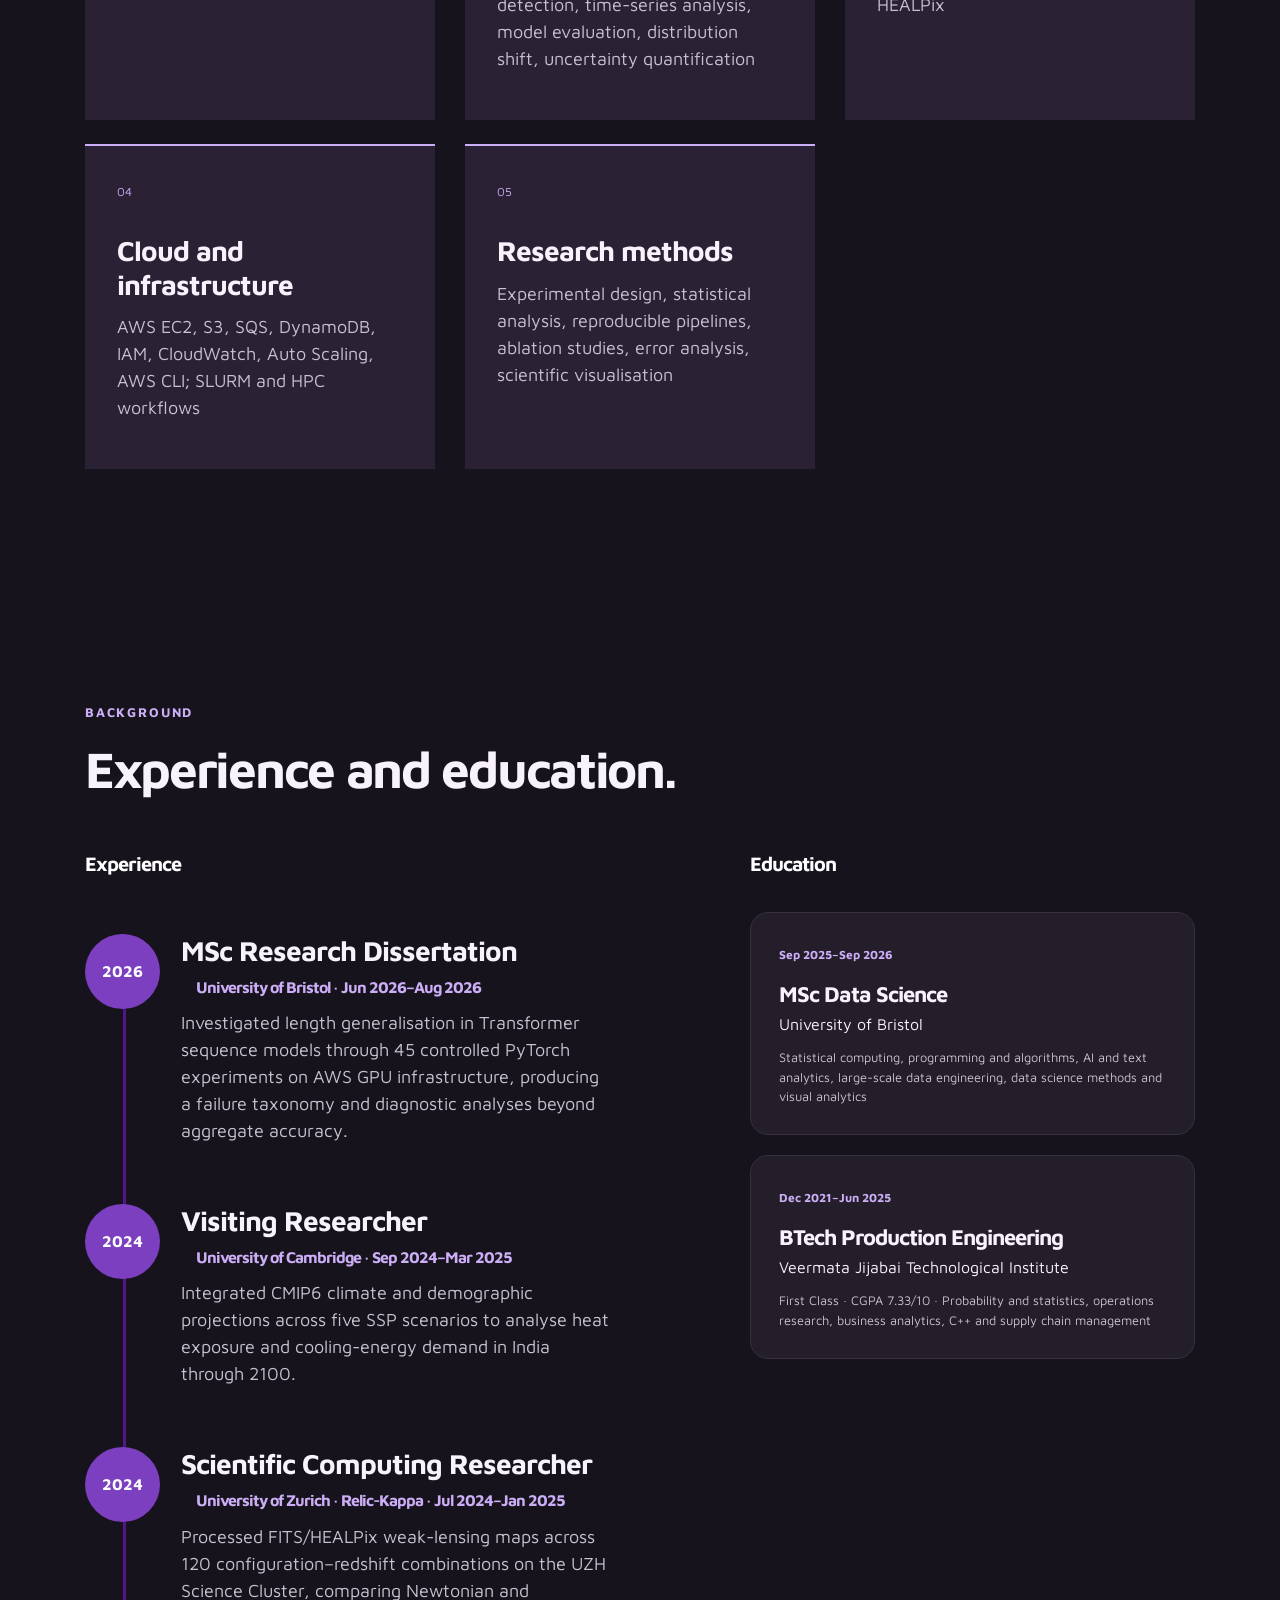
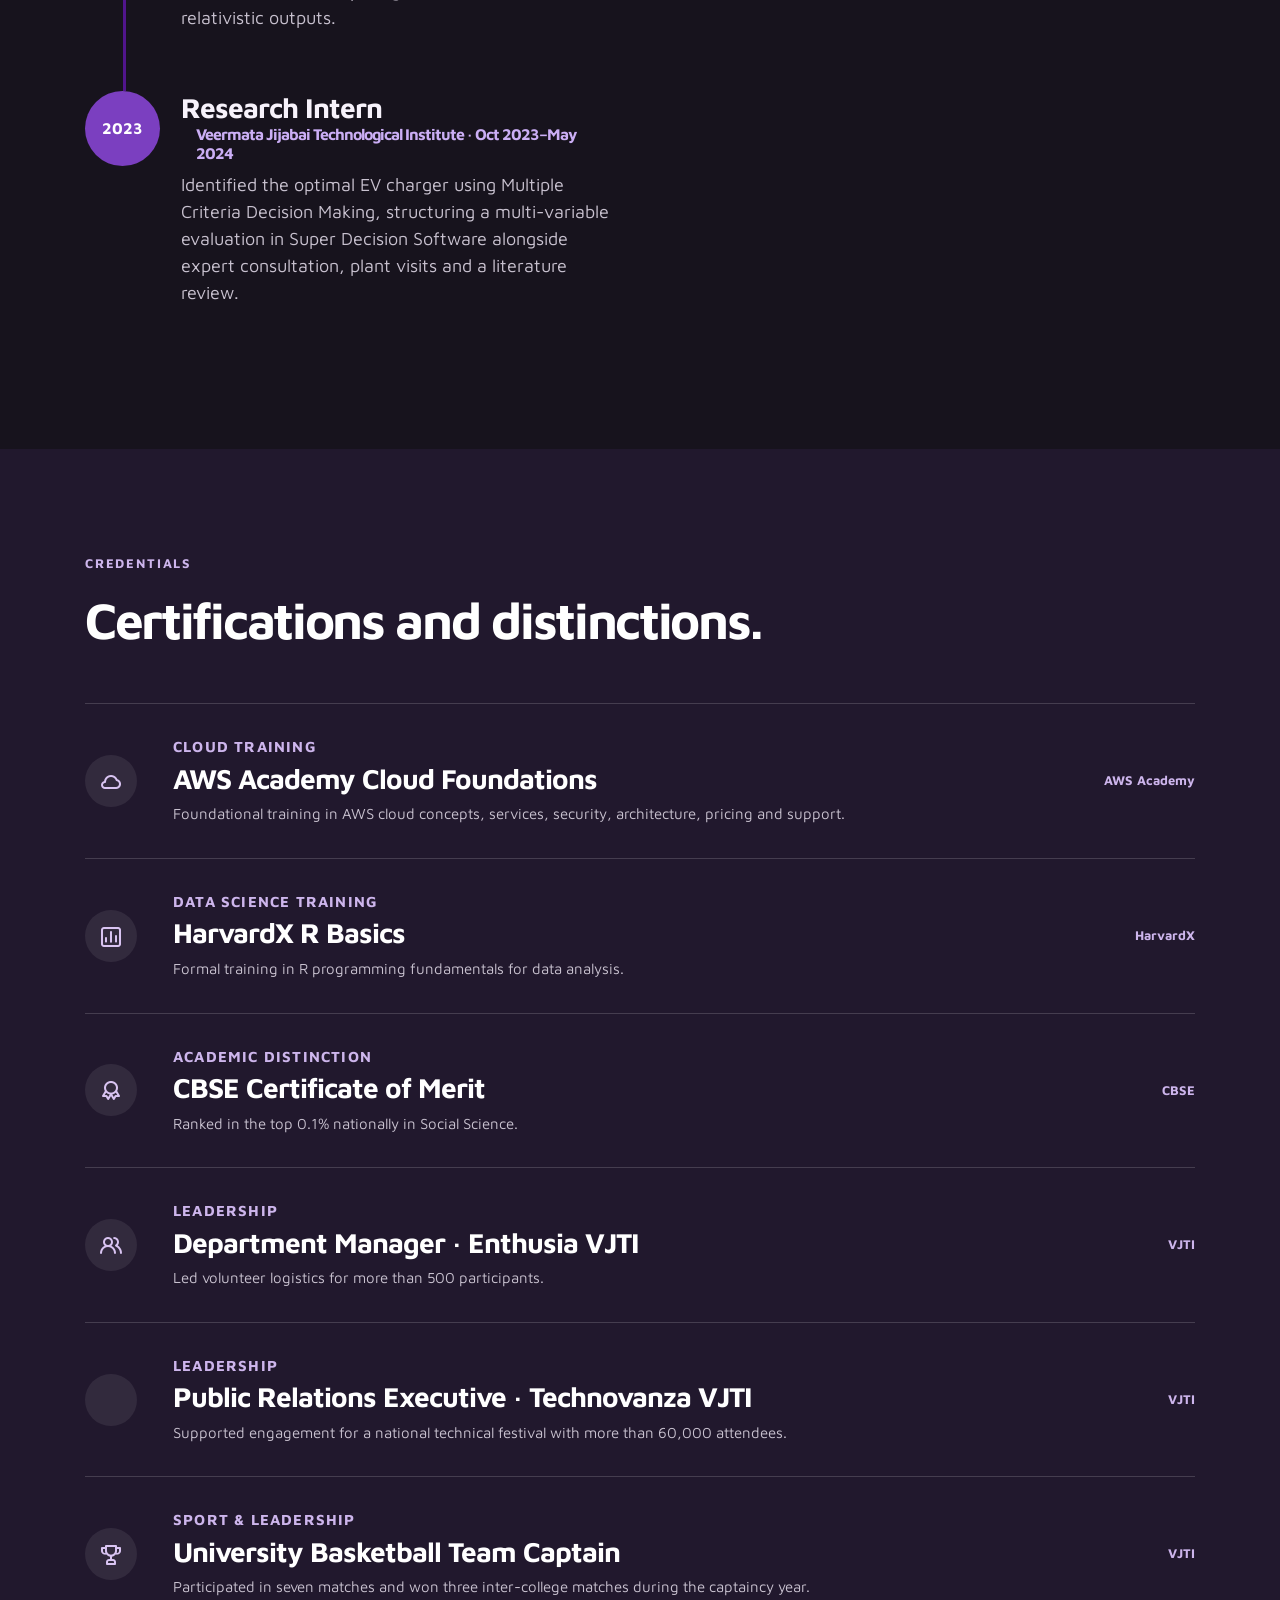
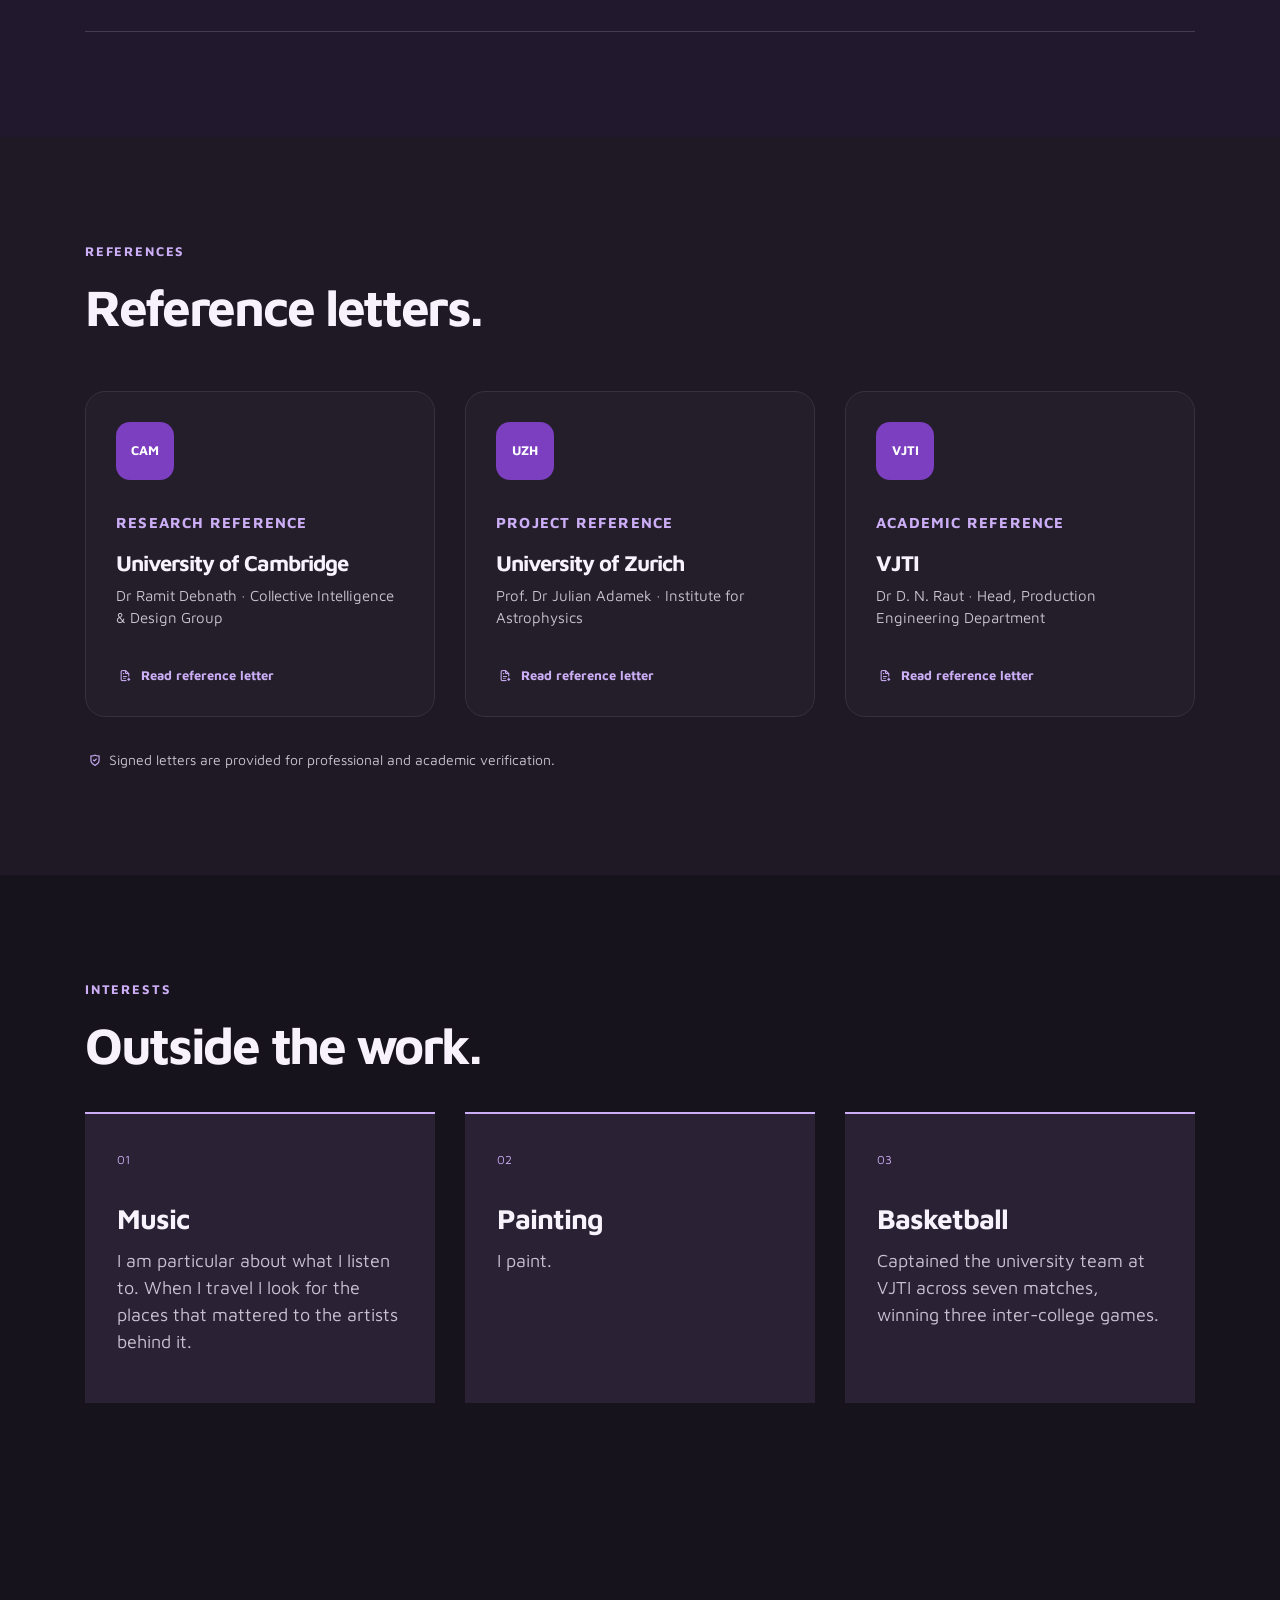
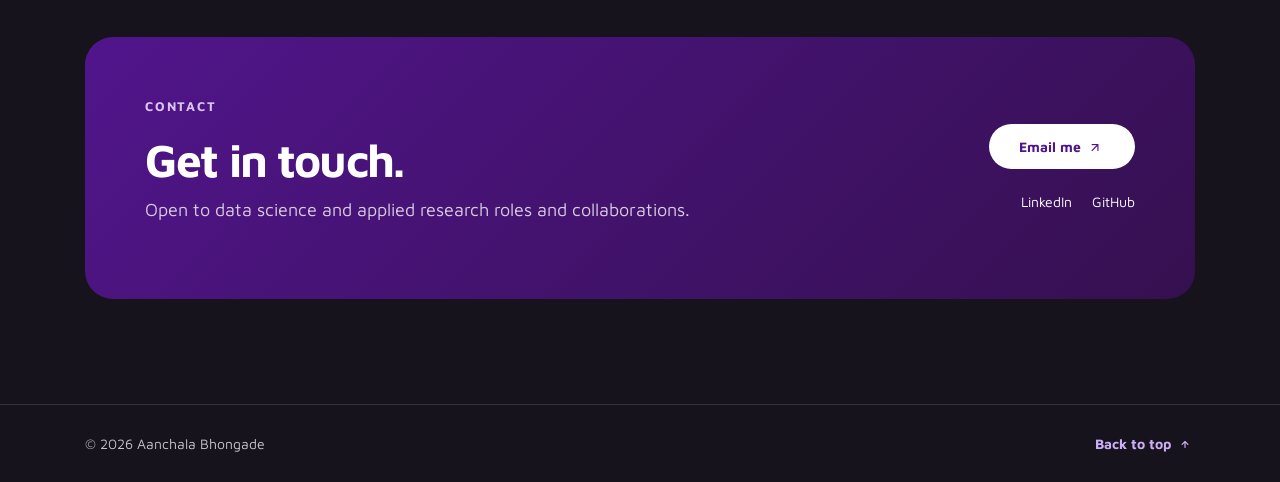
==== commit 6ce74744: "Drop the experiment-count stat and add an interests section - Remove "45 controlled Transformer expe" ====
--- a/index.html
+++ b/index.html
@@ -27,6 +27,7 @@
           <li class="nav-item"><a href="#experience" class="nav-link"><span data-hover="Experience">Experience</span></a></li>
           <li class="nav-item"><a href="#credentials" class="nav-link"><span data-hover="Credentials">Credentials</span></a></li>
           <li class="nav-item"><a href="#references" class="nav-link"><span data-hover="References">References</span></a></li>
+          <li class="nav-item"><a href="#interests" class="nav-link"><span data-hover="Interests">Interests</span></a></li>
           <li class="nav-item"><a href="#contact" class="nav-link"><span data-hover="Contact">Contact</span></a></li>
         </ul>
       </div>
@@ -62,7 +63,6 @@
         <div class="impact-strip">
           <div><strong>1</strong><span>peer-reviewed publication</span></div>
           <div><strong>3</strong><span>research institutions</span></div>
-          <div><strong>45</strong><span>controlled Transformer experiments</span></div>
         </div>
       </div>
     </section>
@@ -242,6 +242,17 @@
       </div>
     </section>
 
+    <section class="section-block expertise" id="interests">
+      <div class="container">
+        <div class="section-heading compact"><p class="eyebrow">Interests</p><h2>Outside the work.</h2></div>
+        <div class="row">
+          <div class="col-lg-4 mb-4"><div class="expertise-card"><span class="card-index">01</span><h3>Music</h3><p>I am particular about what I listen to. When I travel I look for the places that mattered to the artists behind it.</p></div></div>
+          <div class="col-lg-4 mb-4"><div class="expertise-card"><span class="card-index">02</span><h3>Painting</h3><p>I paint.</p></div></div>
+          <div class="col-lg-4 mb-4"><div class="expertise-card"><span class="card-index">03</span><h3>Basketball</h3><p>Captained the university team at VJTI across seven matches, winning three inter-college games.</p></div></div>
+        </div>
+      </div>
+    </section>
+
     <section class="contact section-block" id="contact">
       <div class="container">
         <div class="contact-panel">
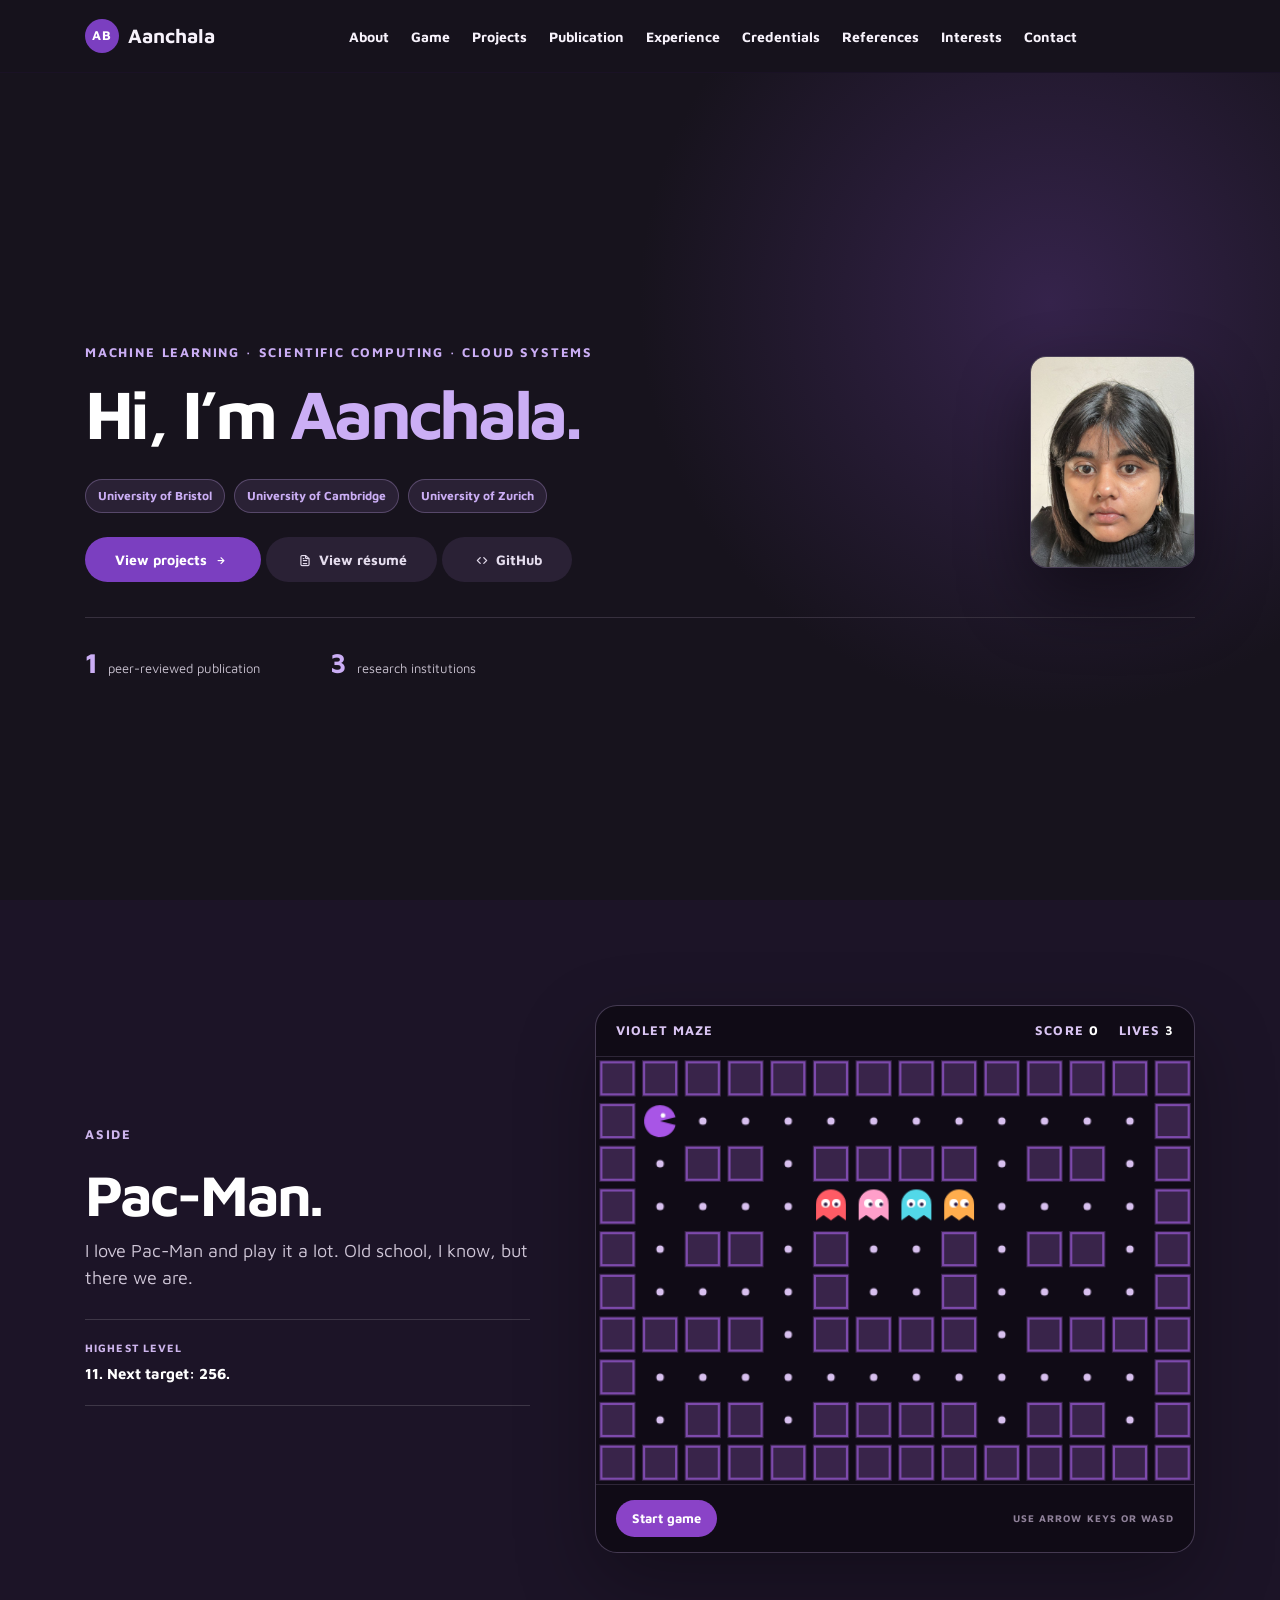
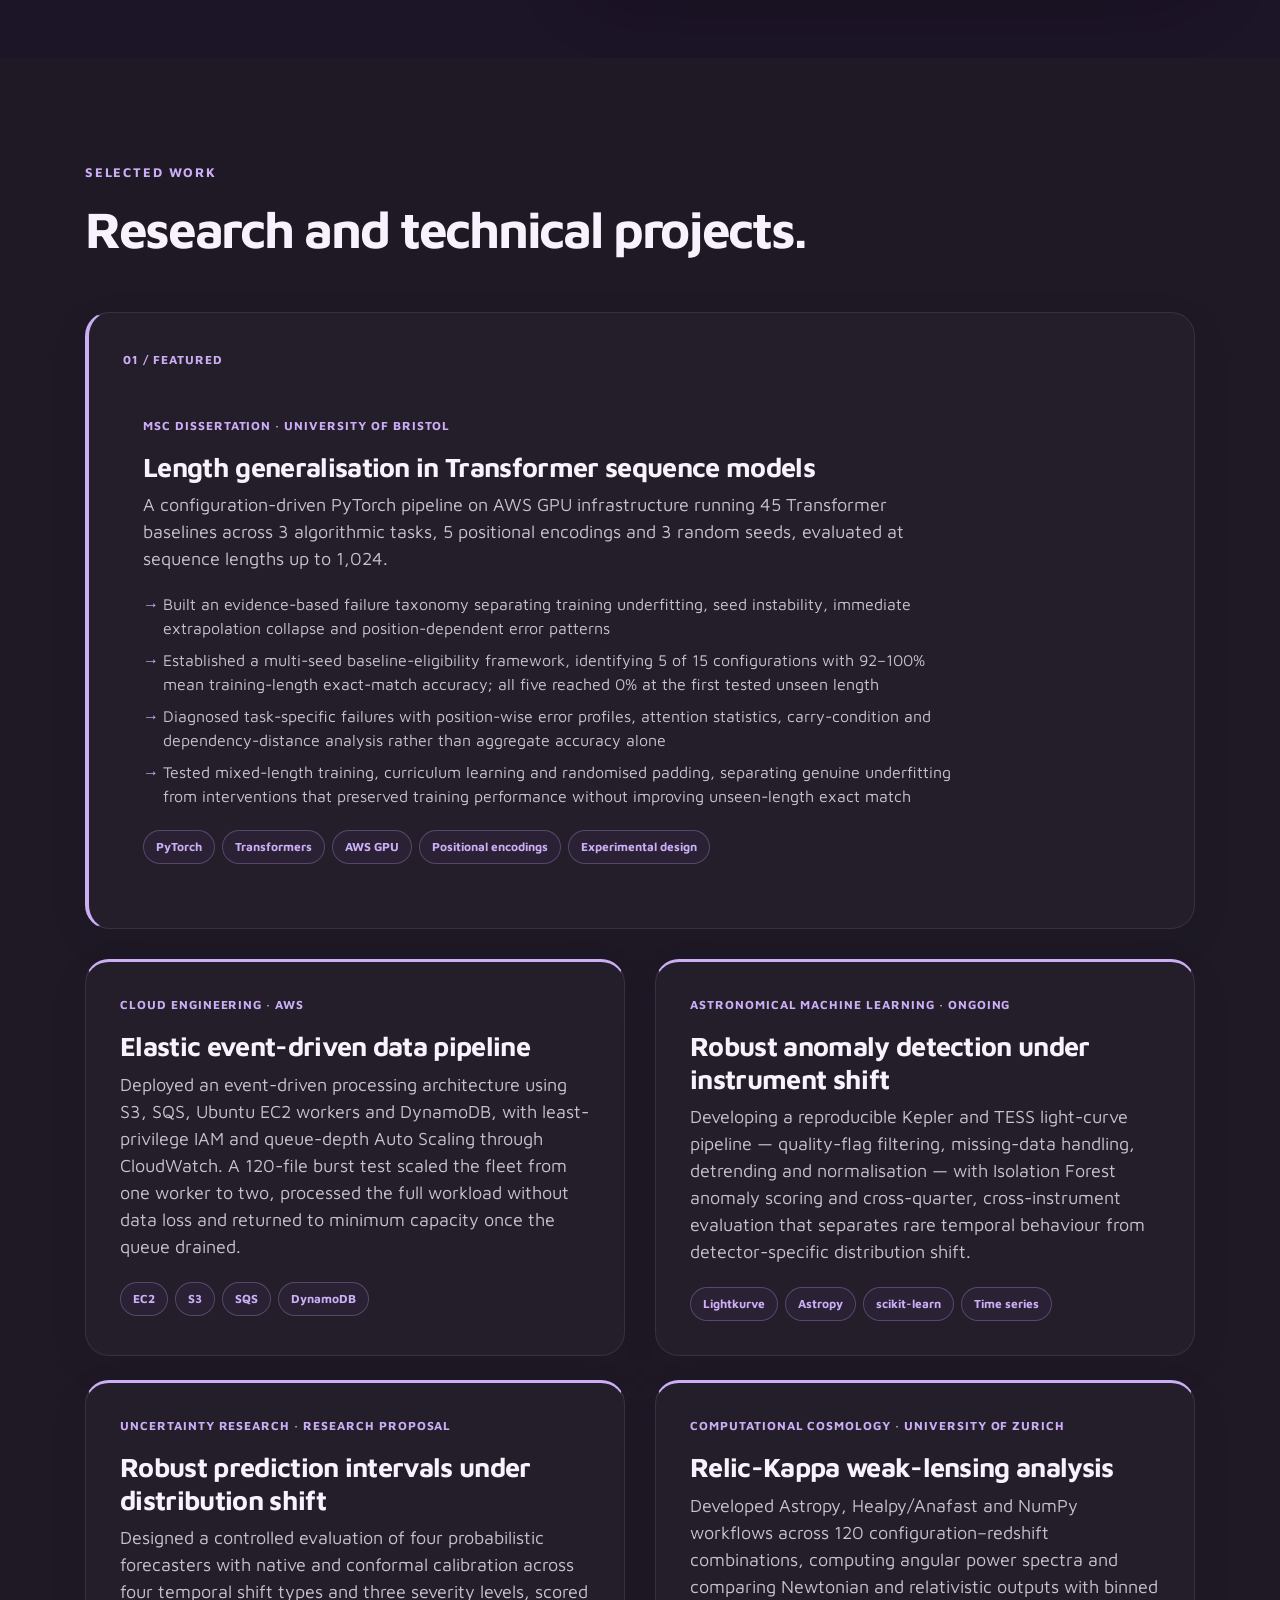
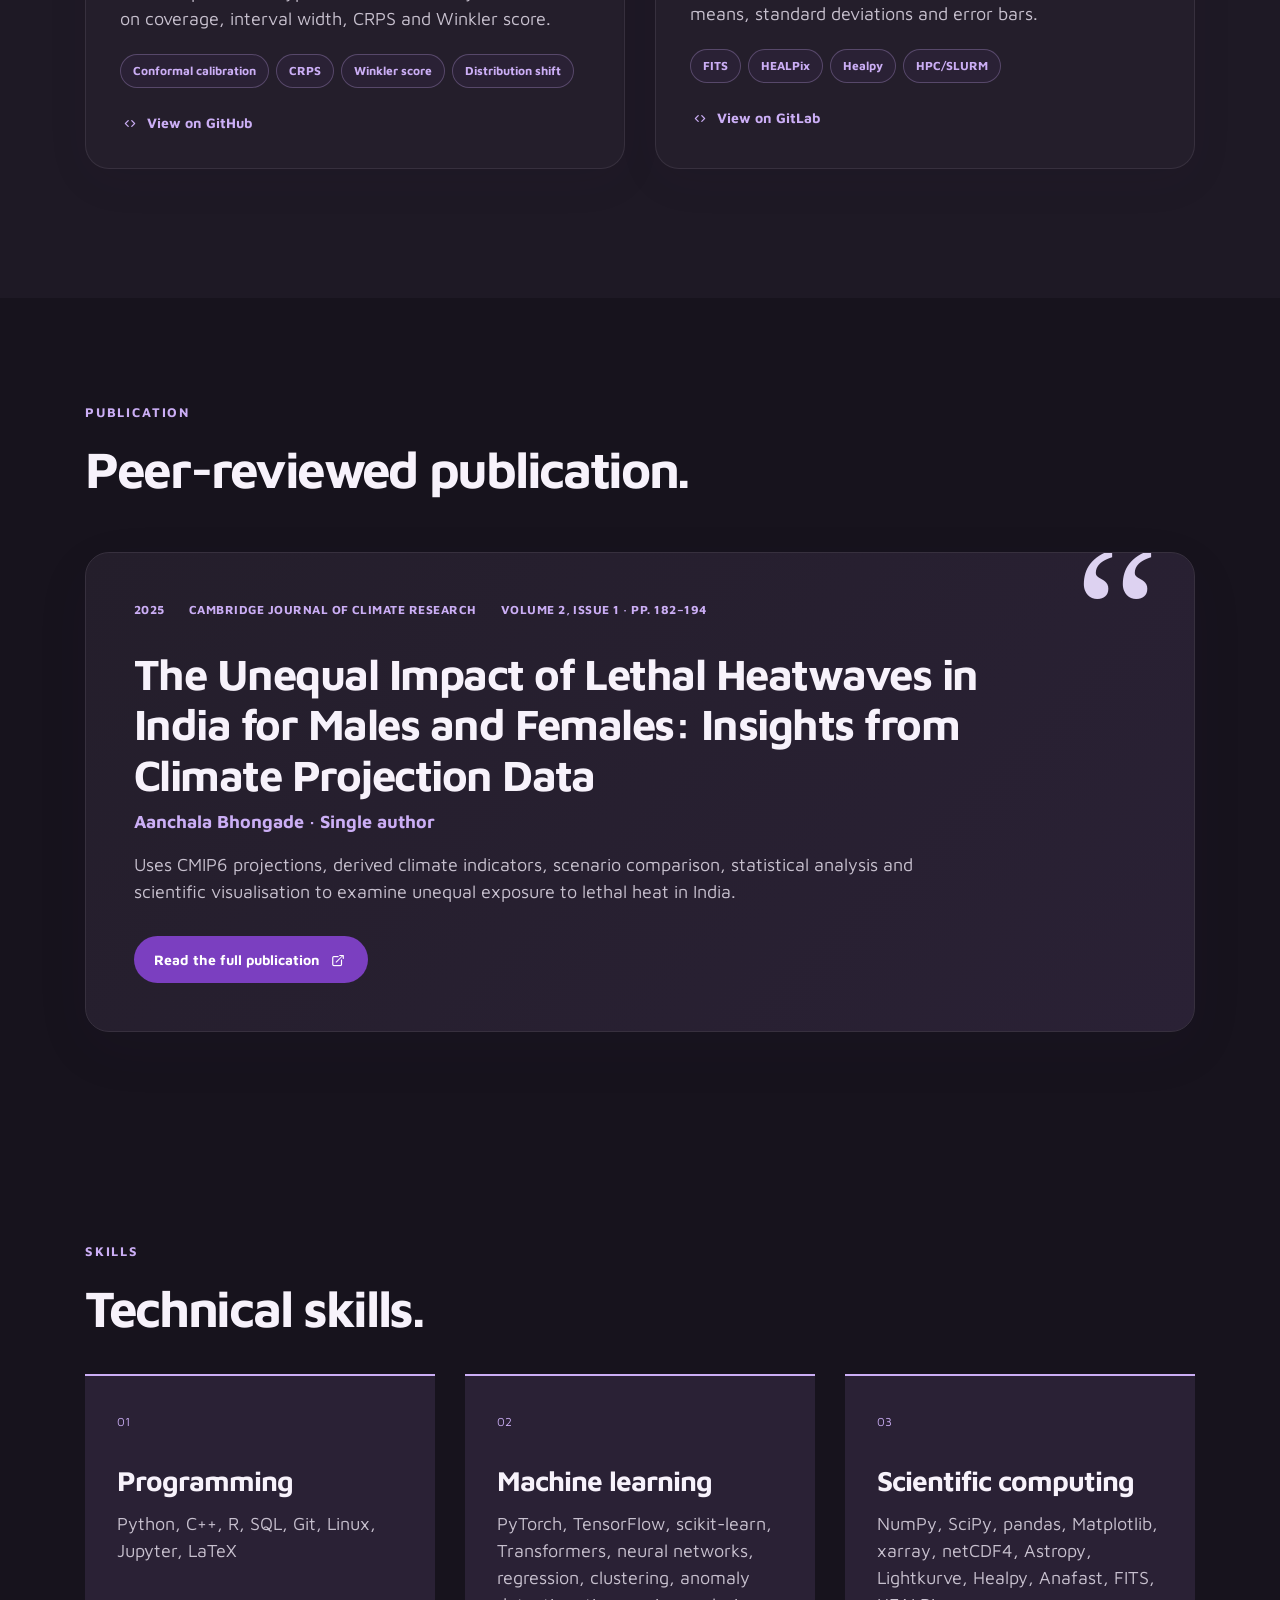
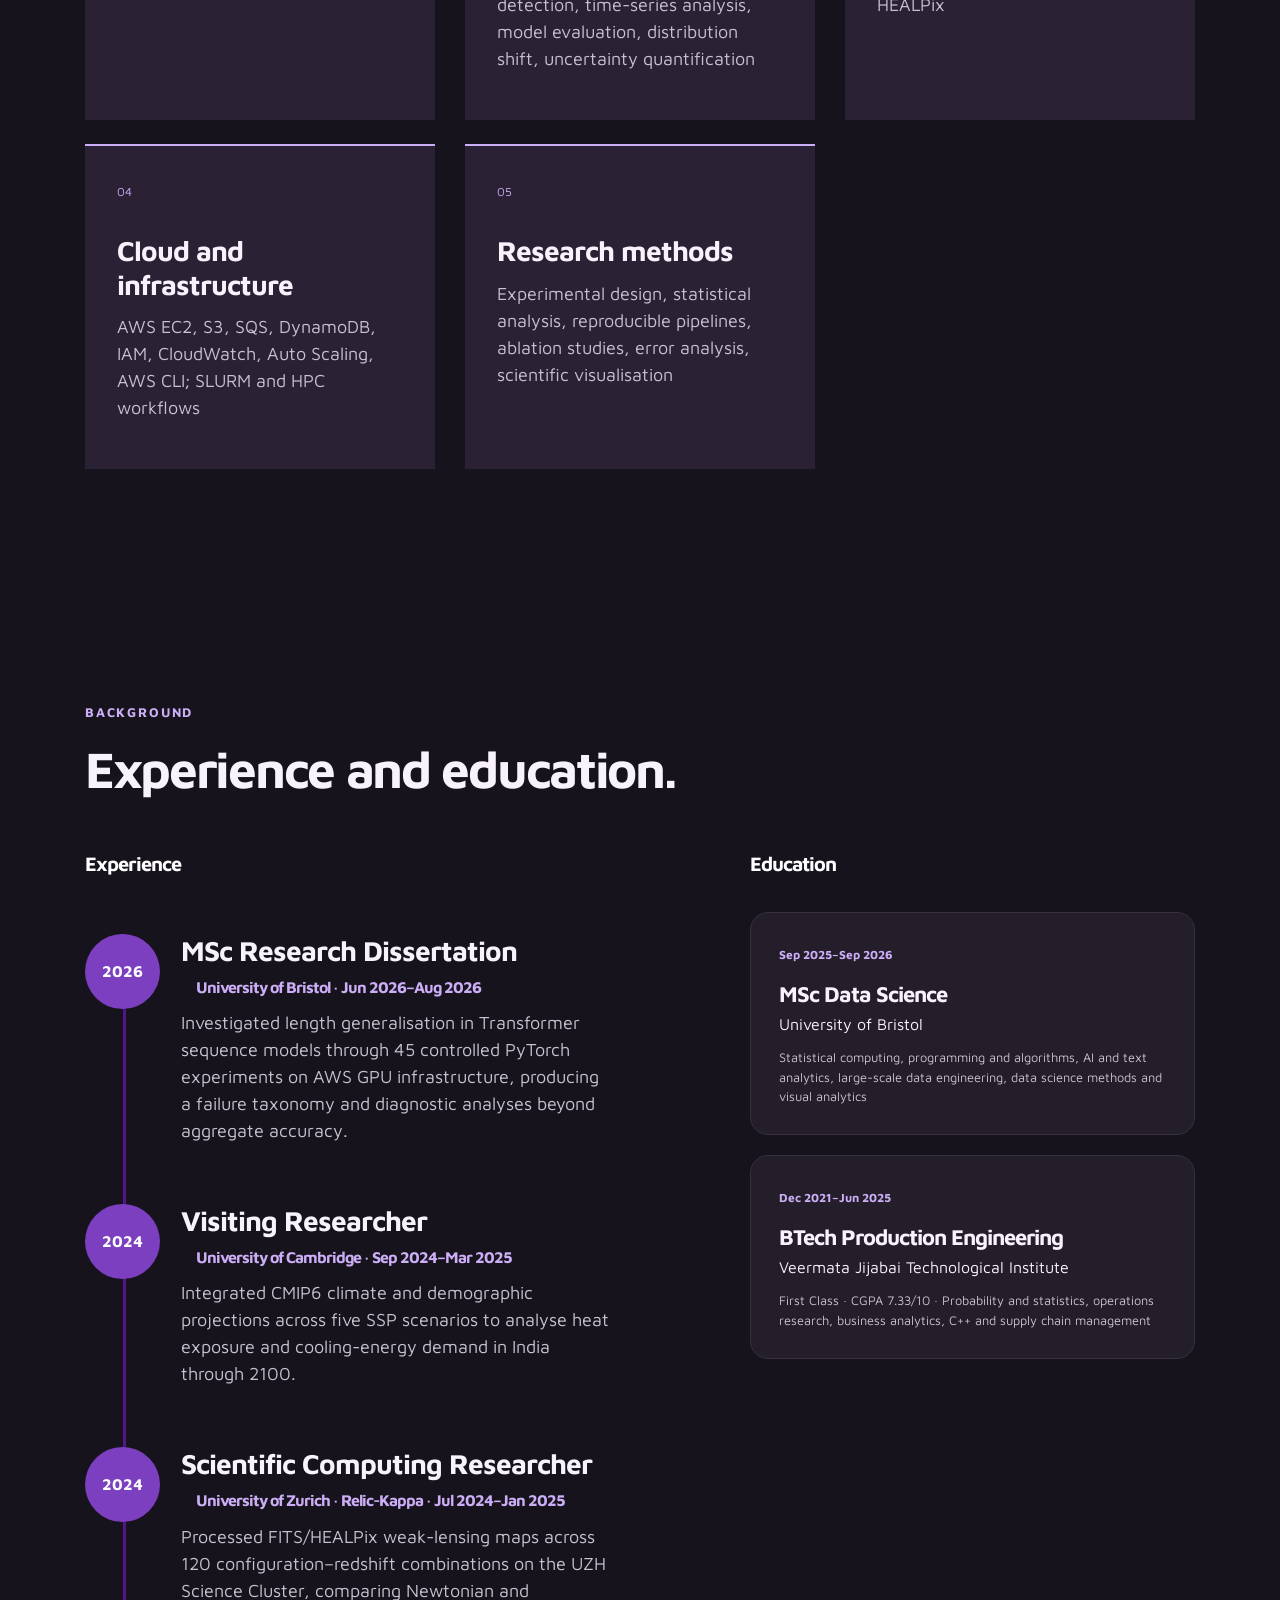
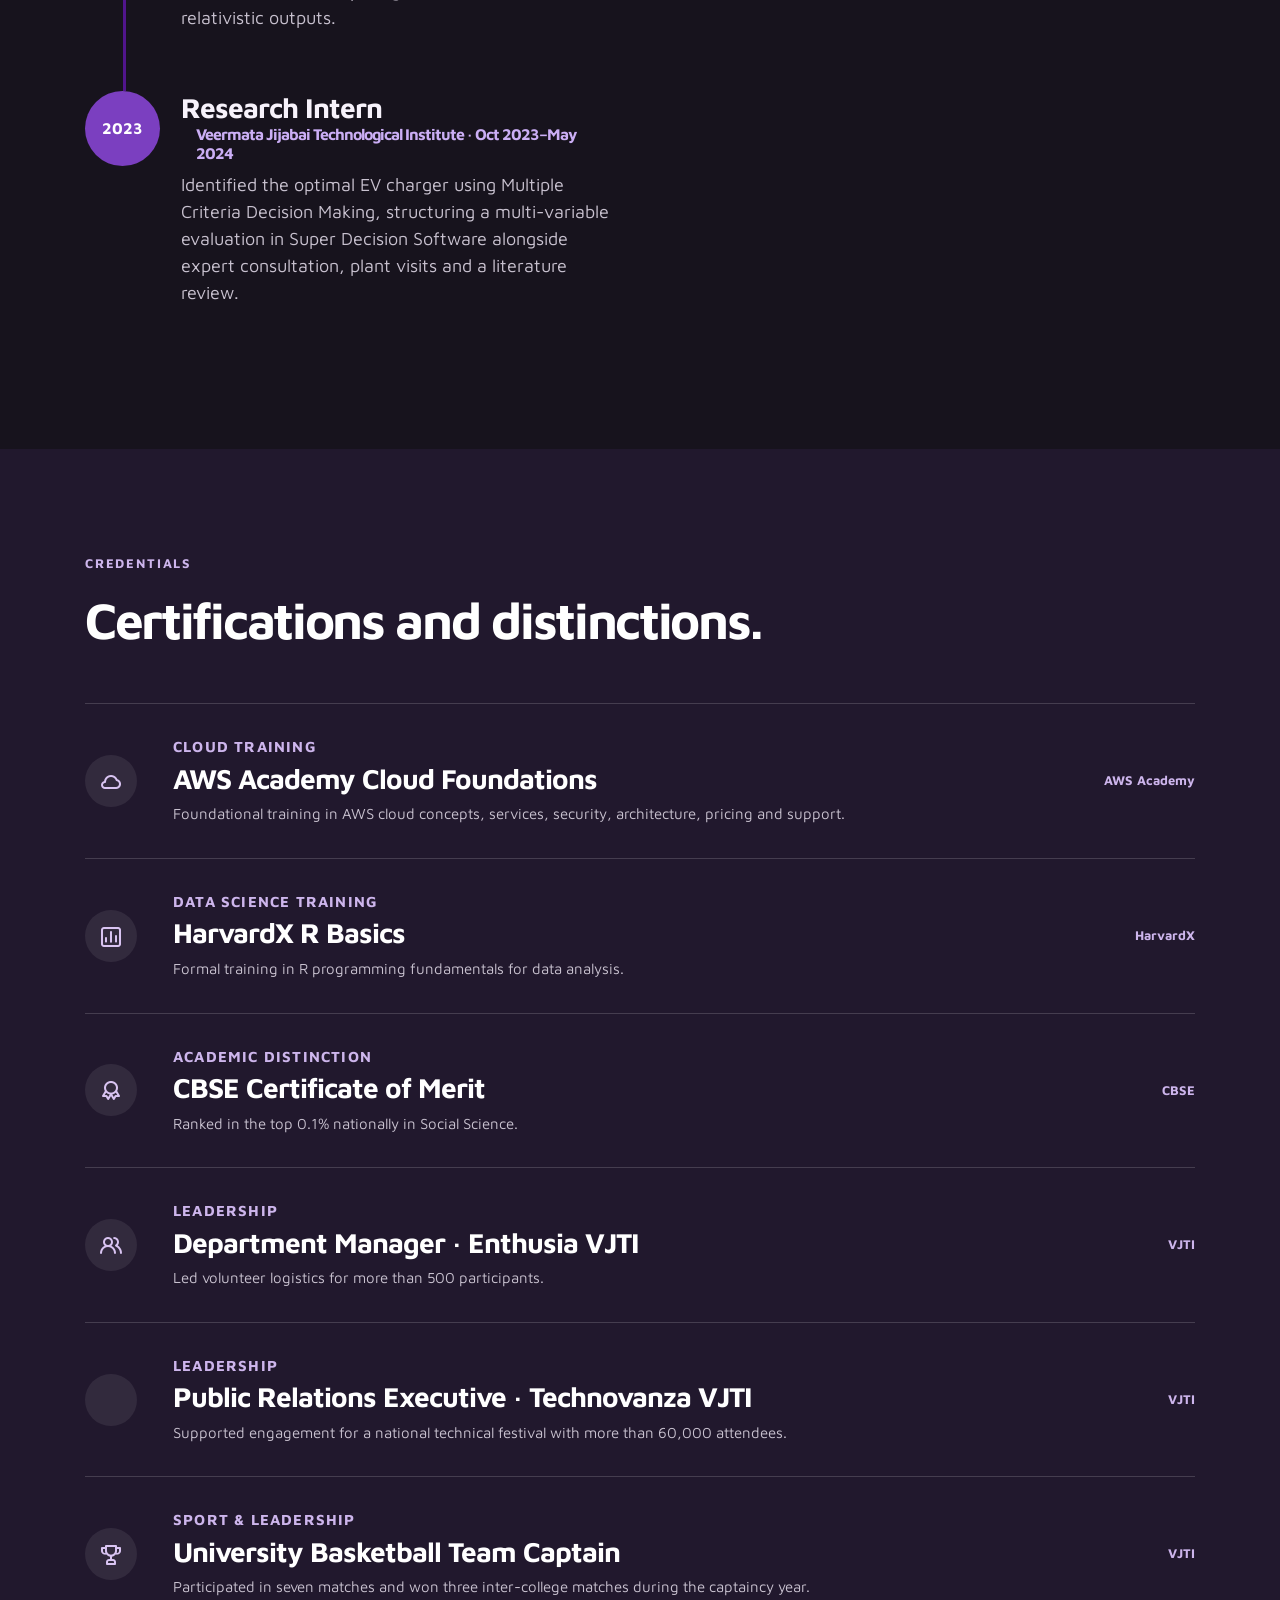
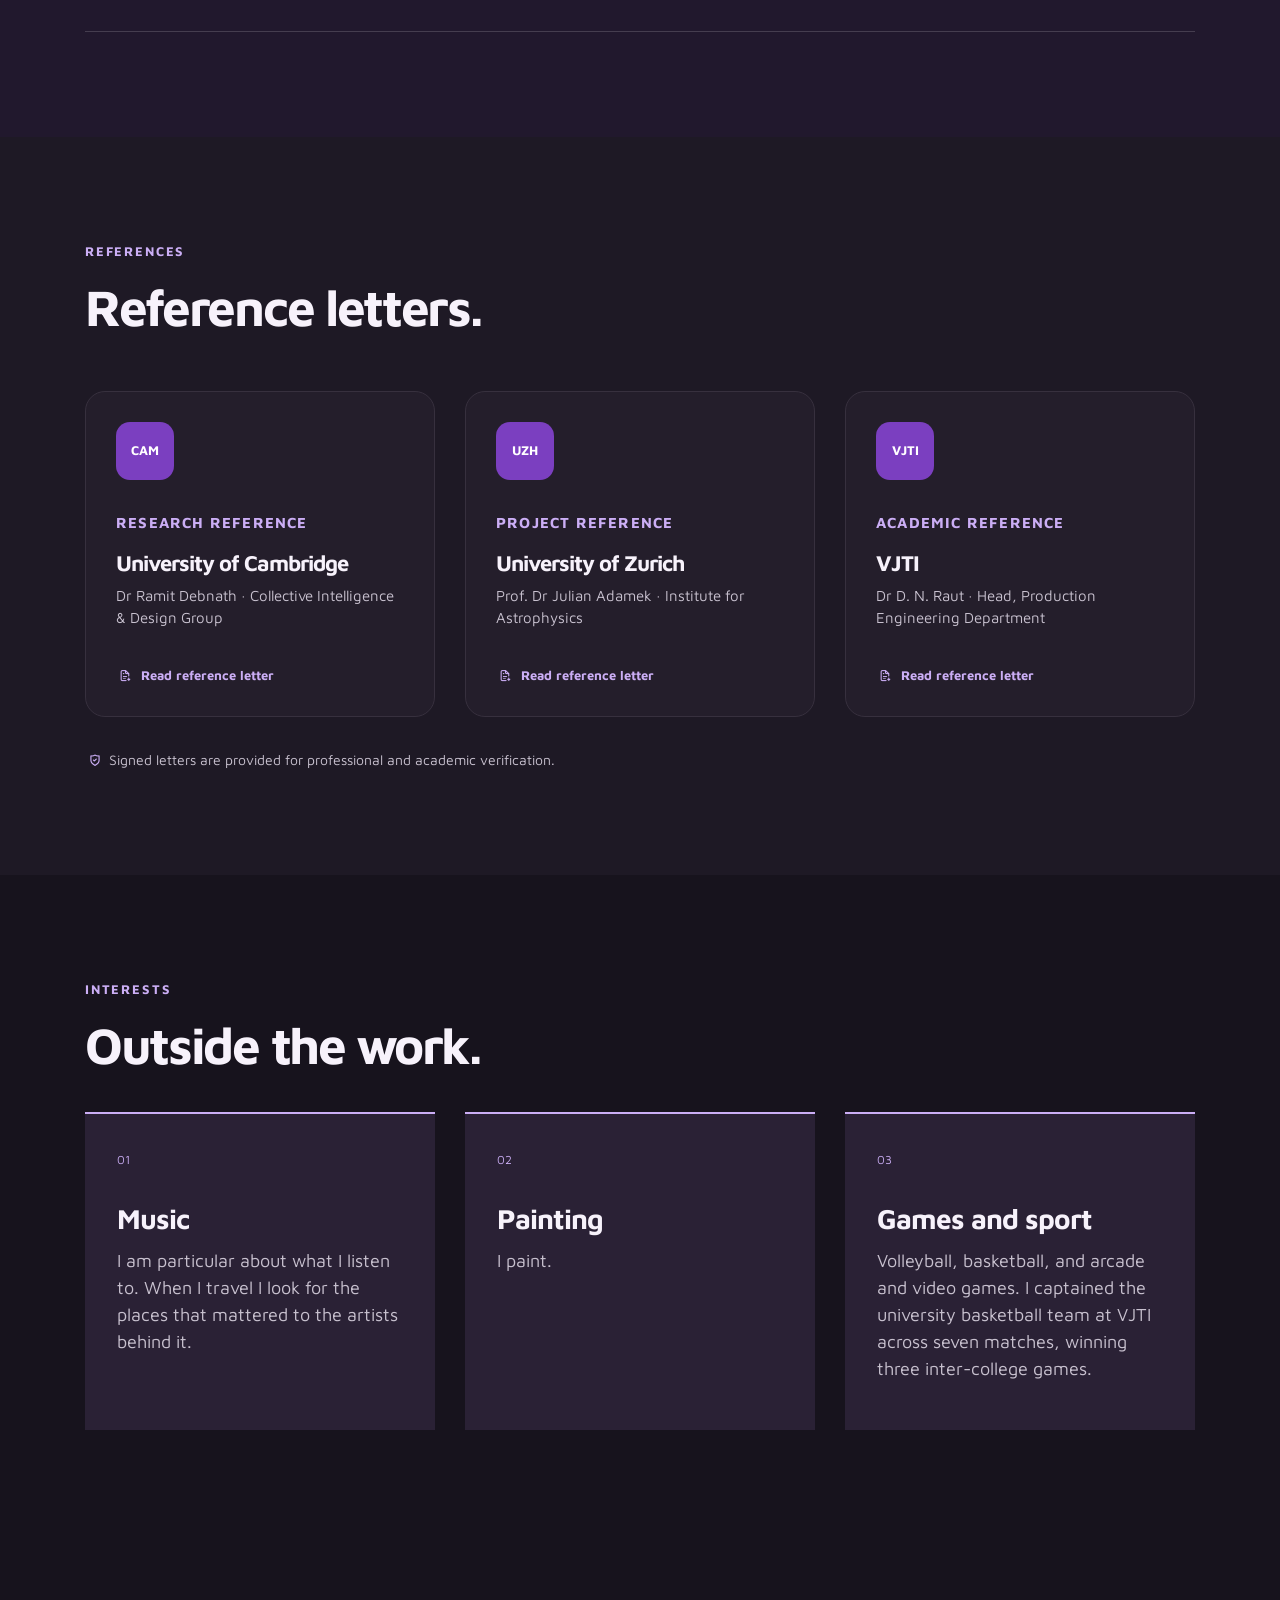
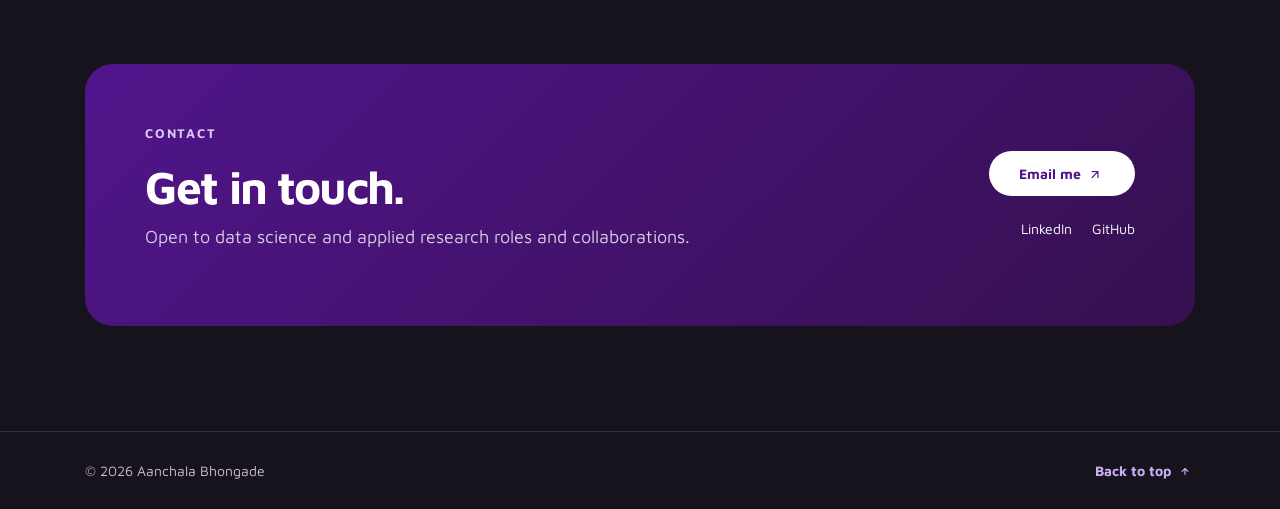
==== commit 79650d00: "Broaden the third interest card to games and sport Volleyball and arcade/video games alongside the b" ====
--- a/index.html
+++ b/index.html
@@ -248,7 +248,7 @@
         <div class="row">
           <div class="col-lg-4 mb-4"><div class="expertise-card"><span class="card-index">01</span><h3>Music</h3><p>I am particular about what I listen to. When I travel I look for the places that mattered to the artists behind it.</p></div></div>
           <div class="col-lg-4 mb-4"><div class="expertise-card"><span class="card-index">02</span><h3>Painting</h3><p>I paint.</p></div></div>
-          <div class="col-lg-4 mb-4"><div class="expertise-card"><span class="card-index">03</span><h3>Basketball</h3><p>Captained the university team at VJTI across seven matches, winning three inter-college games.</p></div></div>
+          <div class="col-lg-4 mb-4"><div class="expertise-card"><span class="card-index">03</span><h3>Games and sport</h3><p>Volleyball, basketball, and arcade and video games. I captained the university basketball team at VJTI across seven matches, winning three inter-college games.</p></div></div>
         </div>
       </div>
     </section>
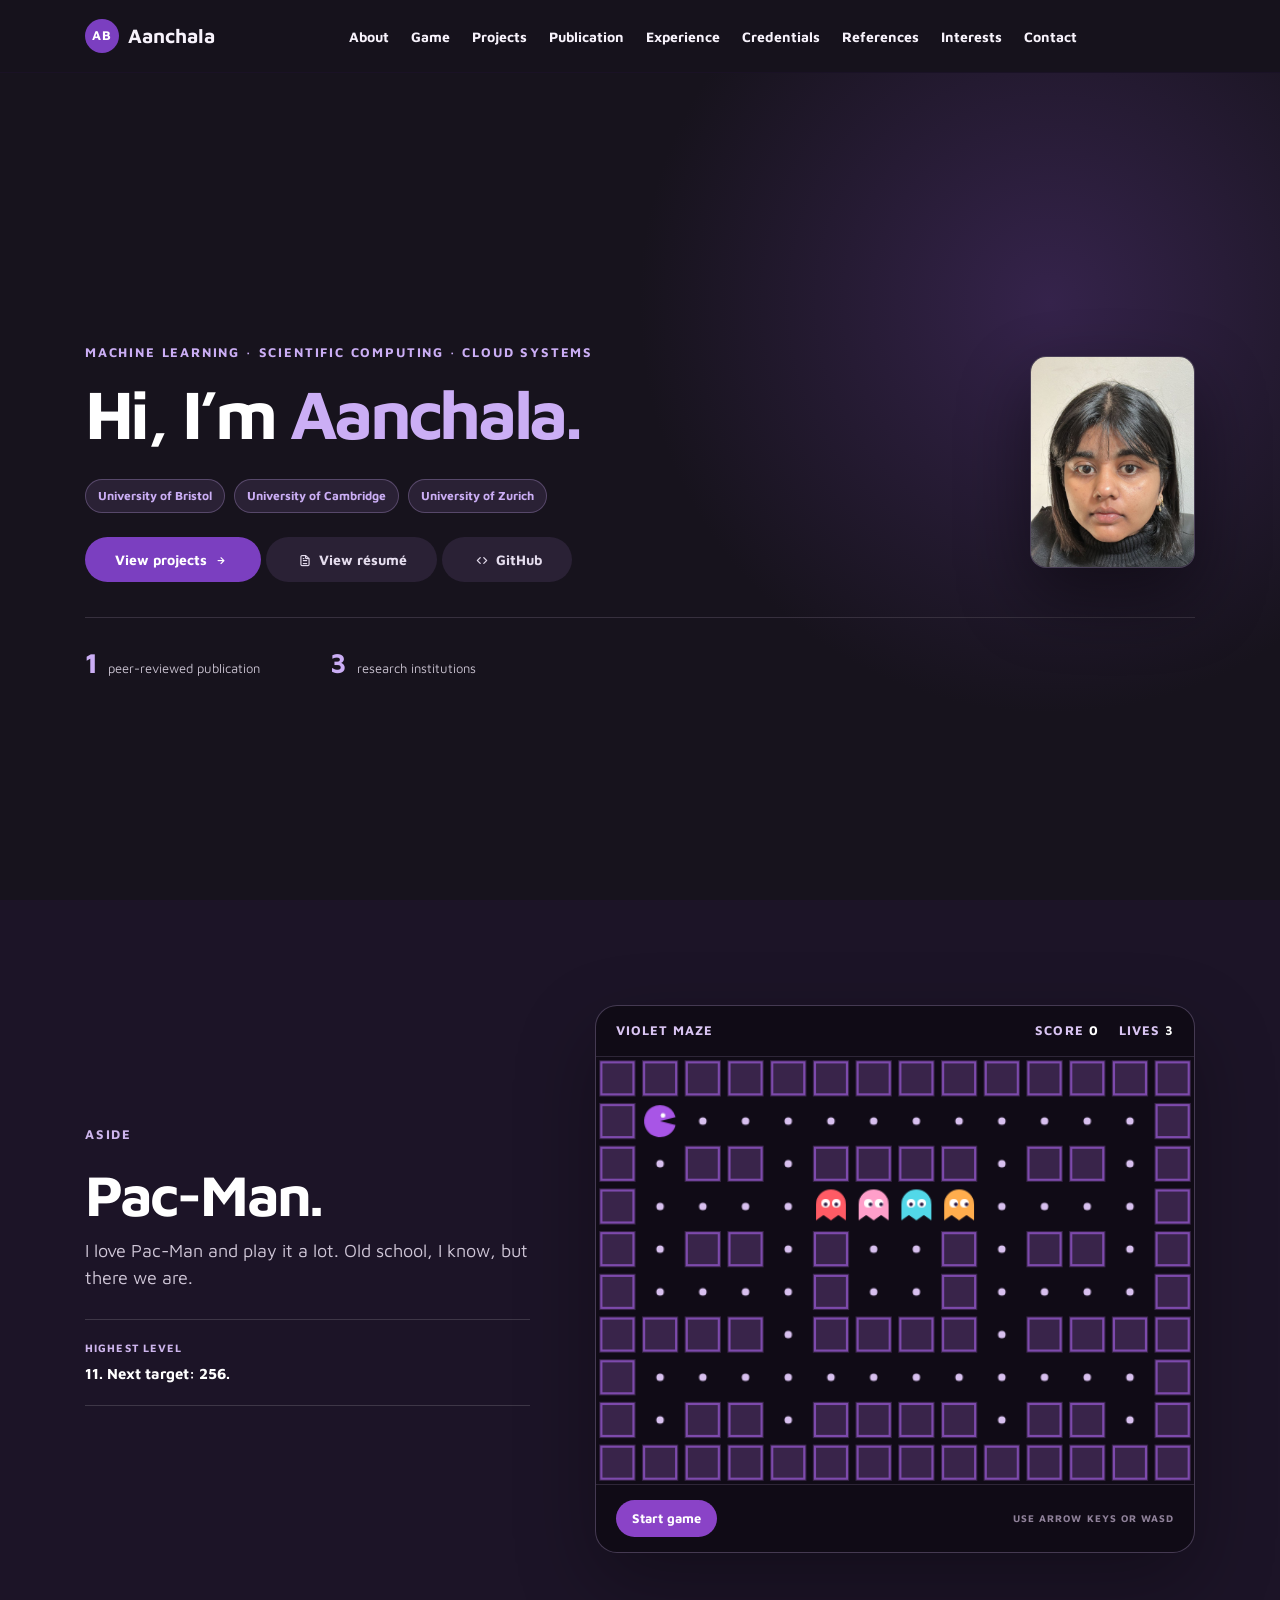
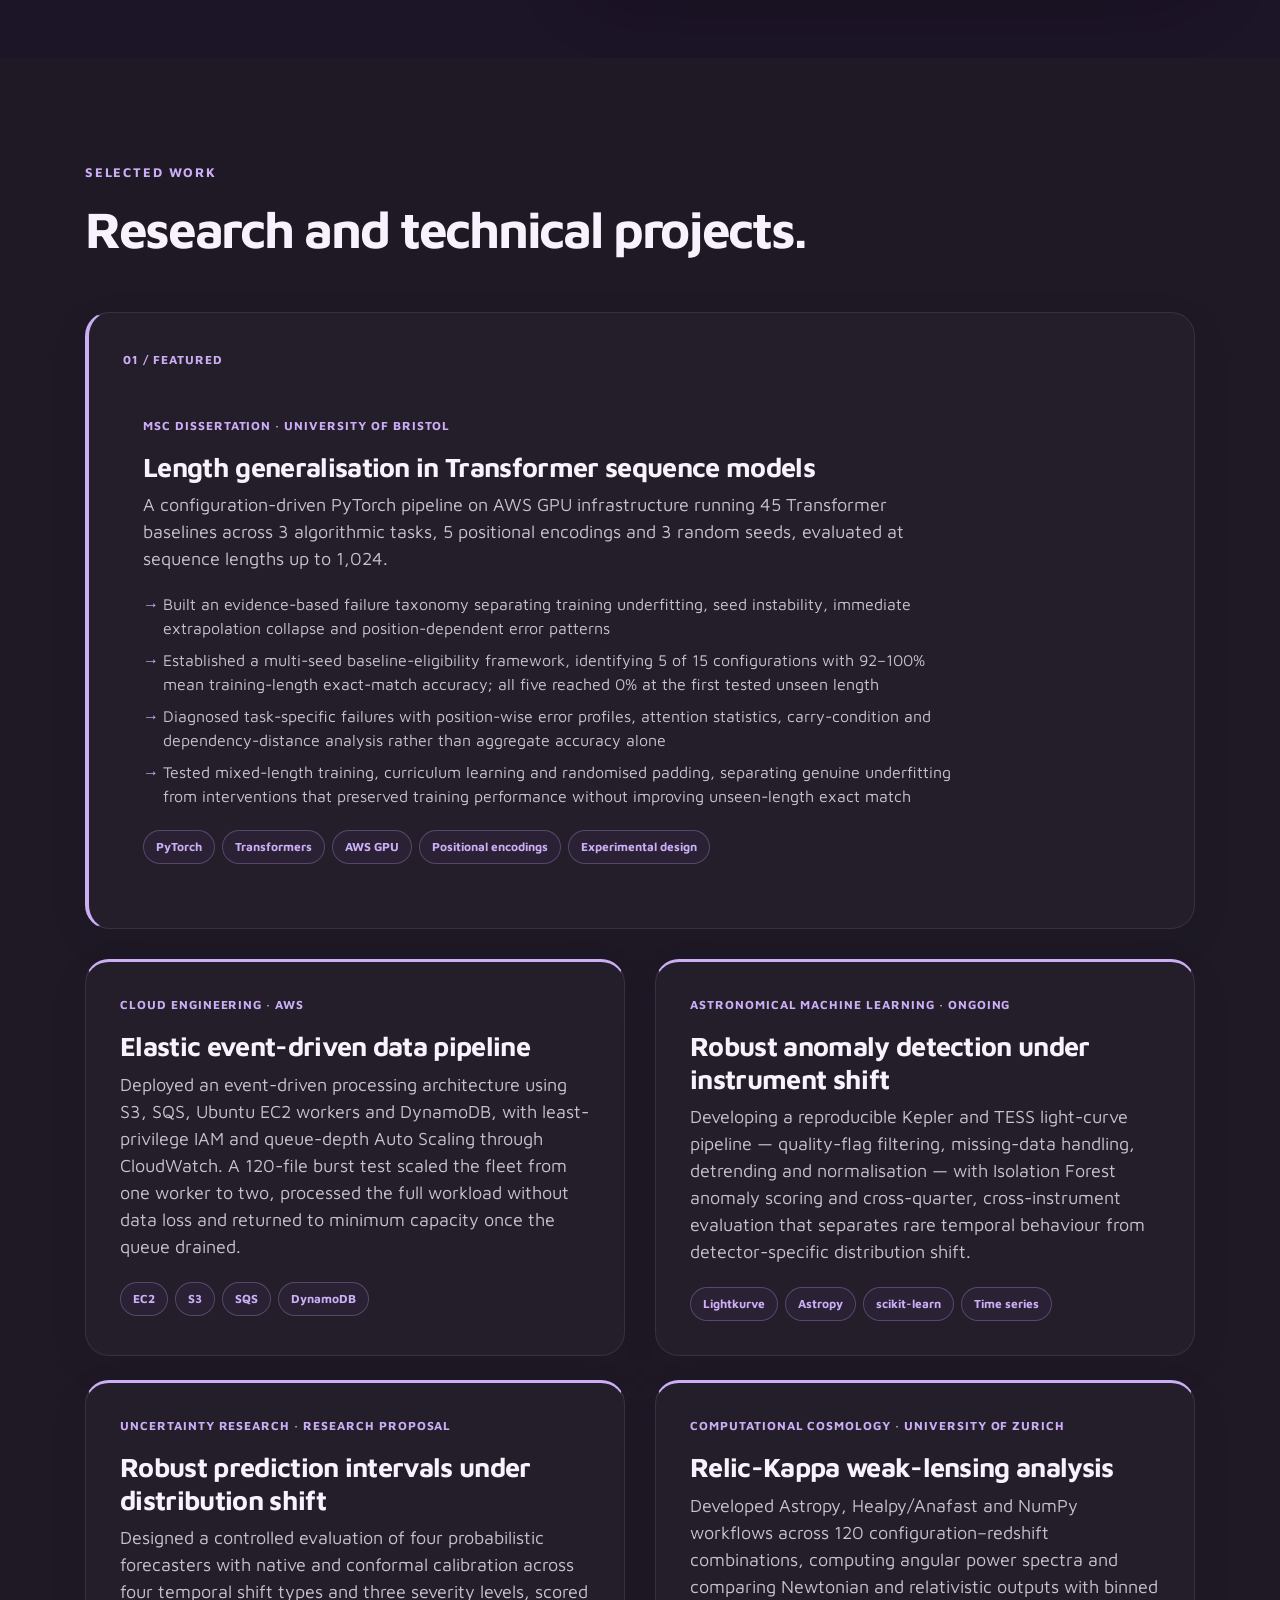
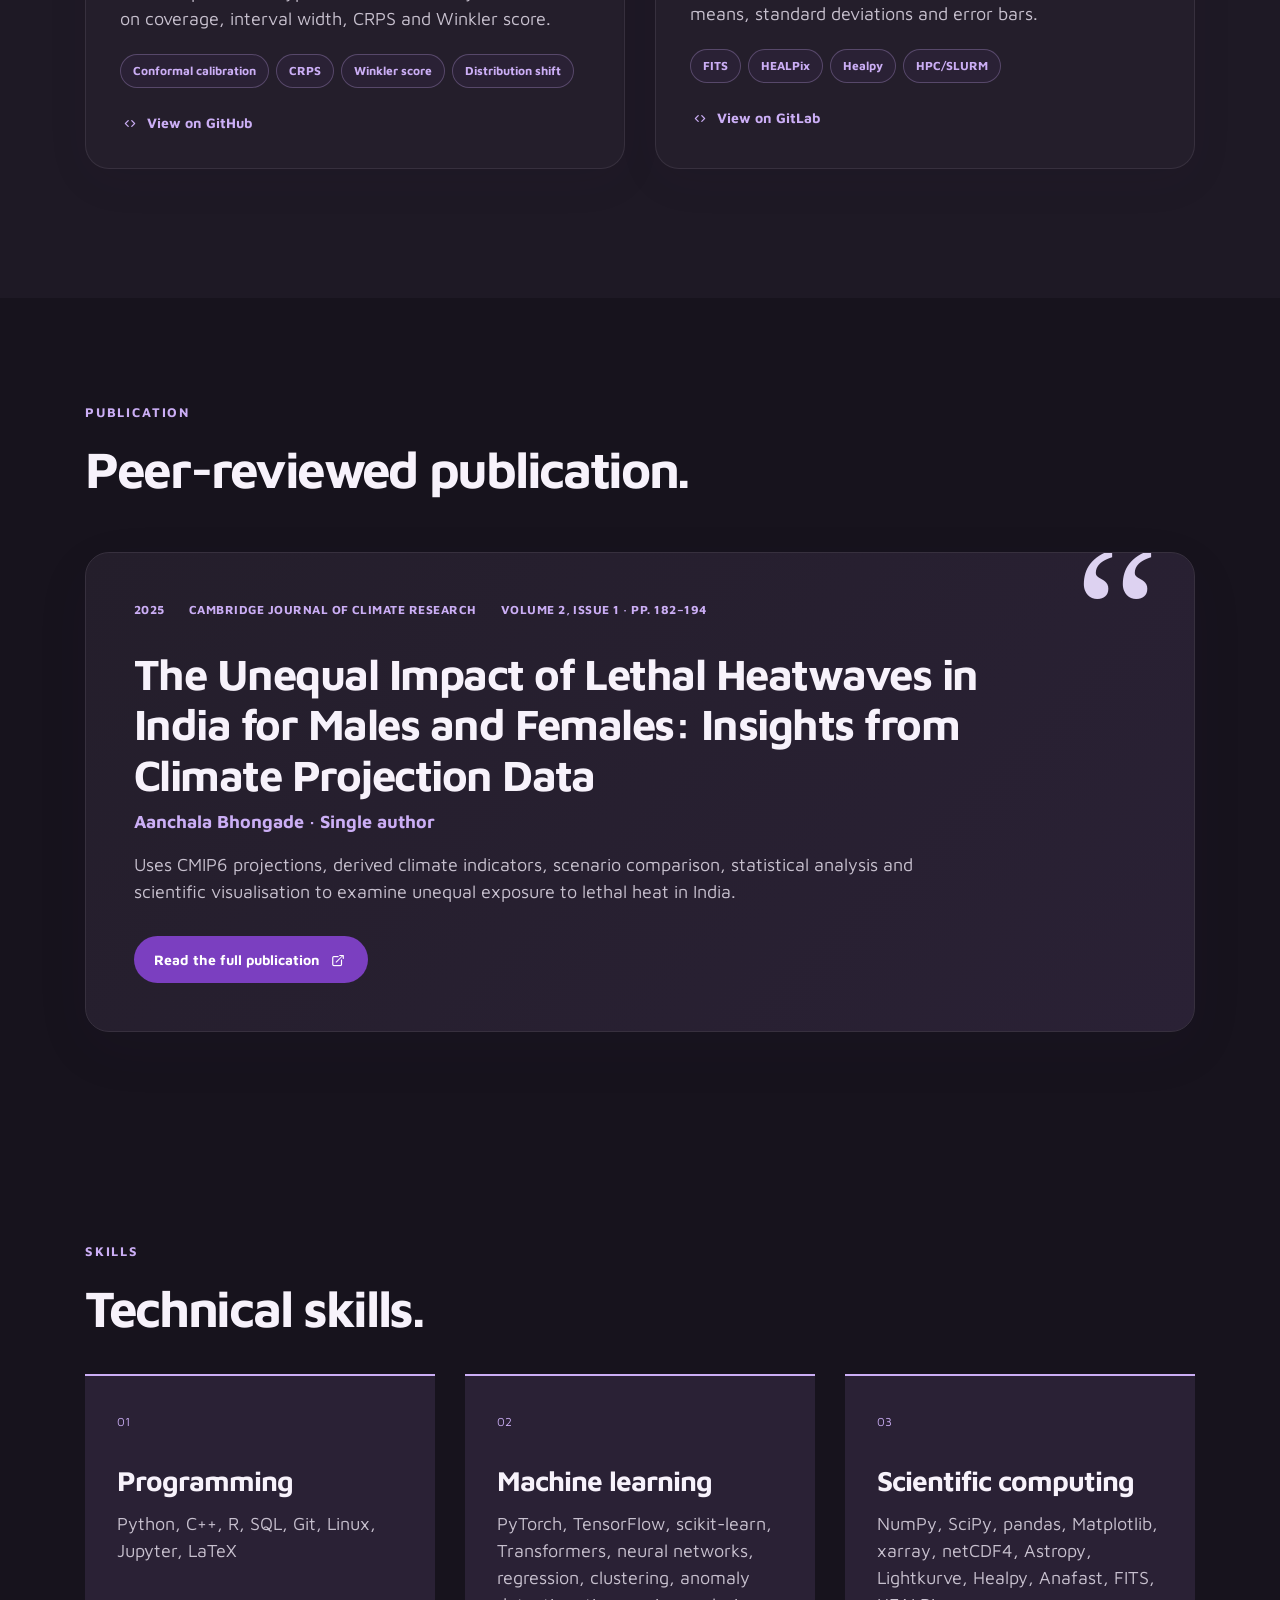
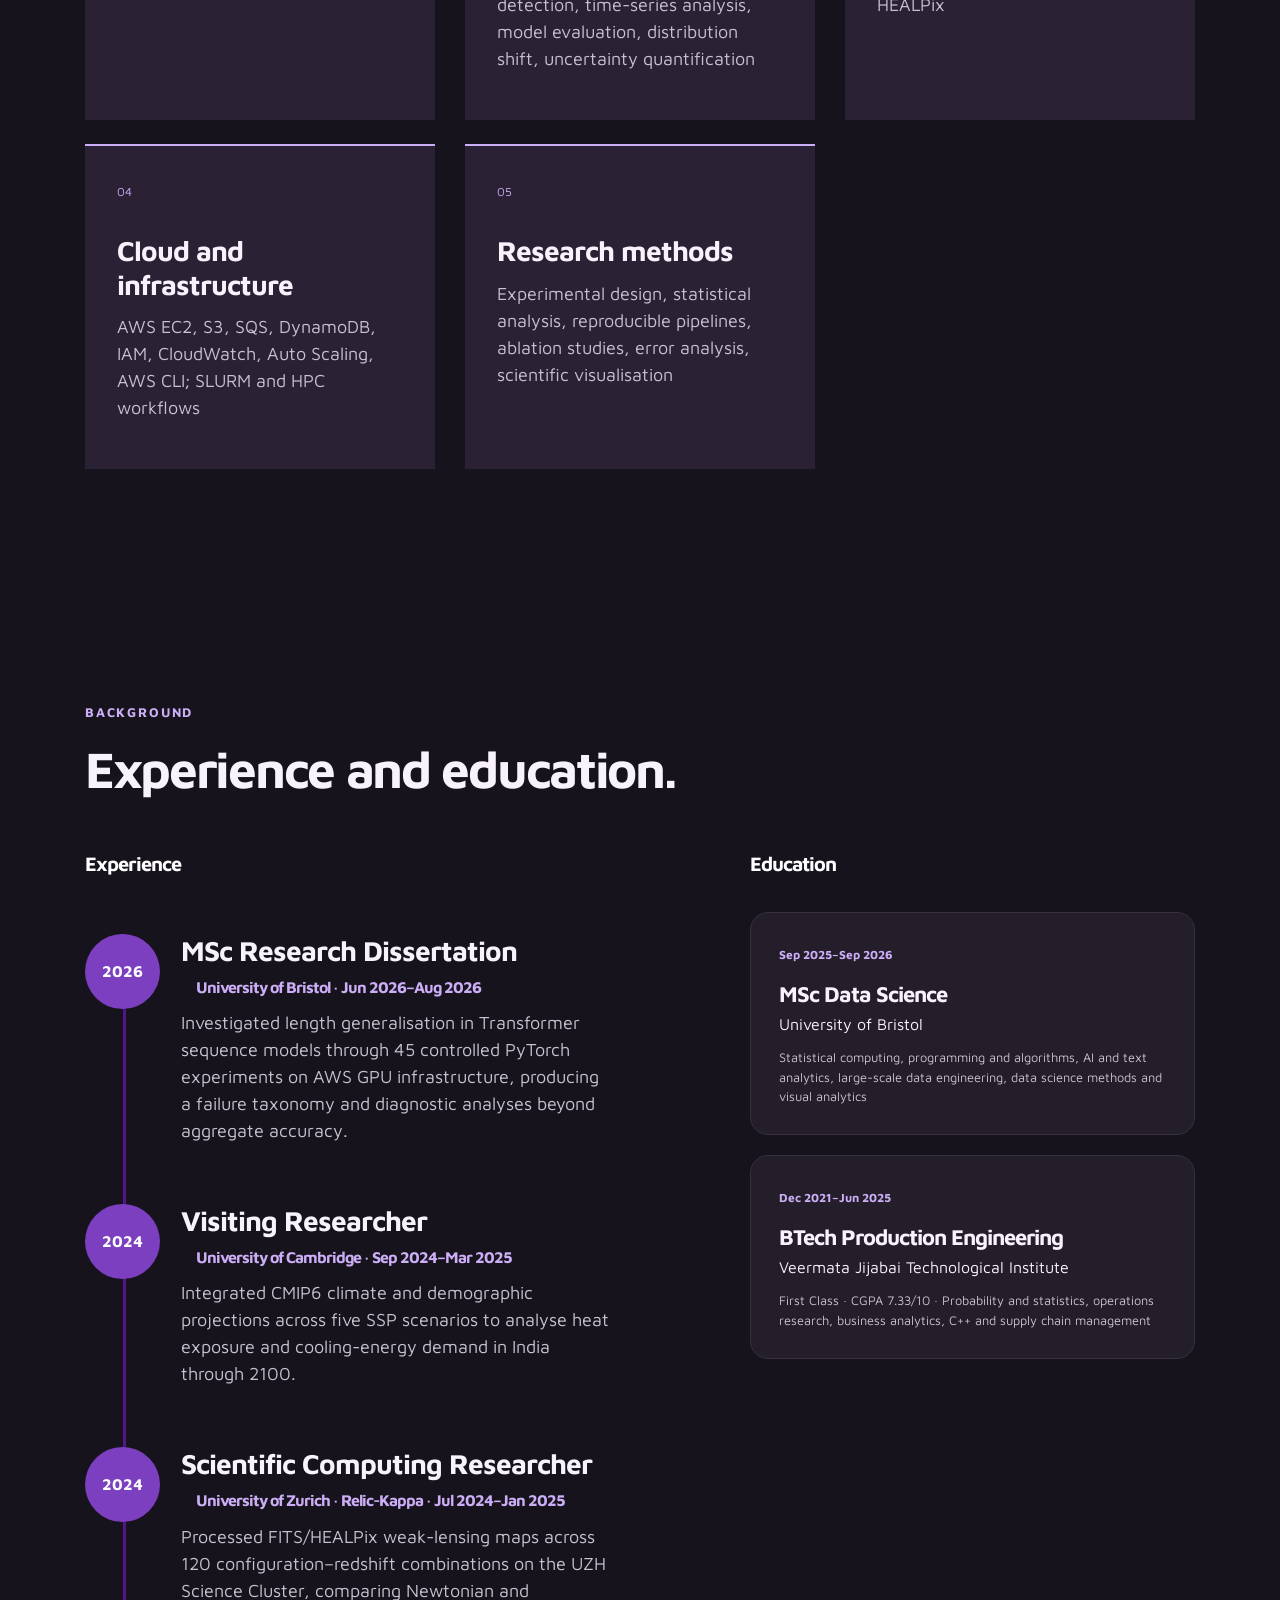
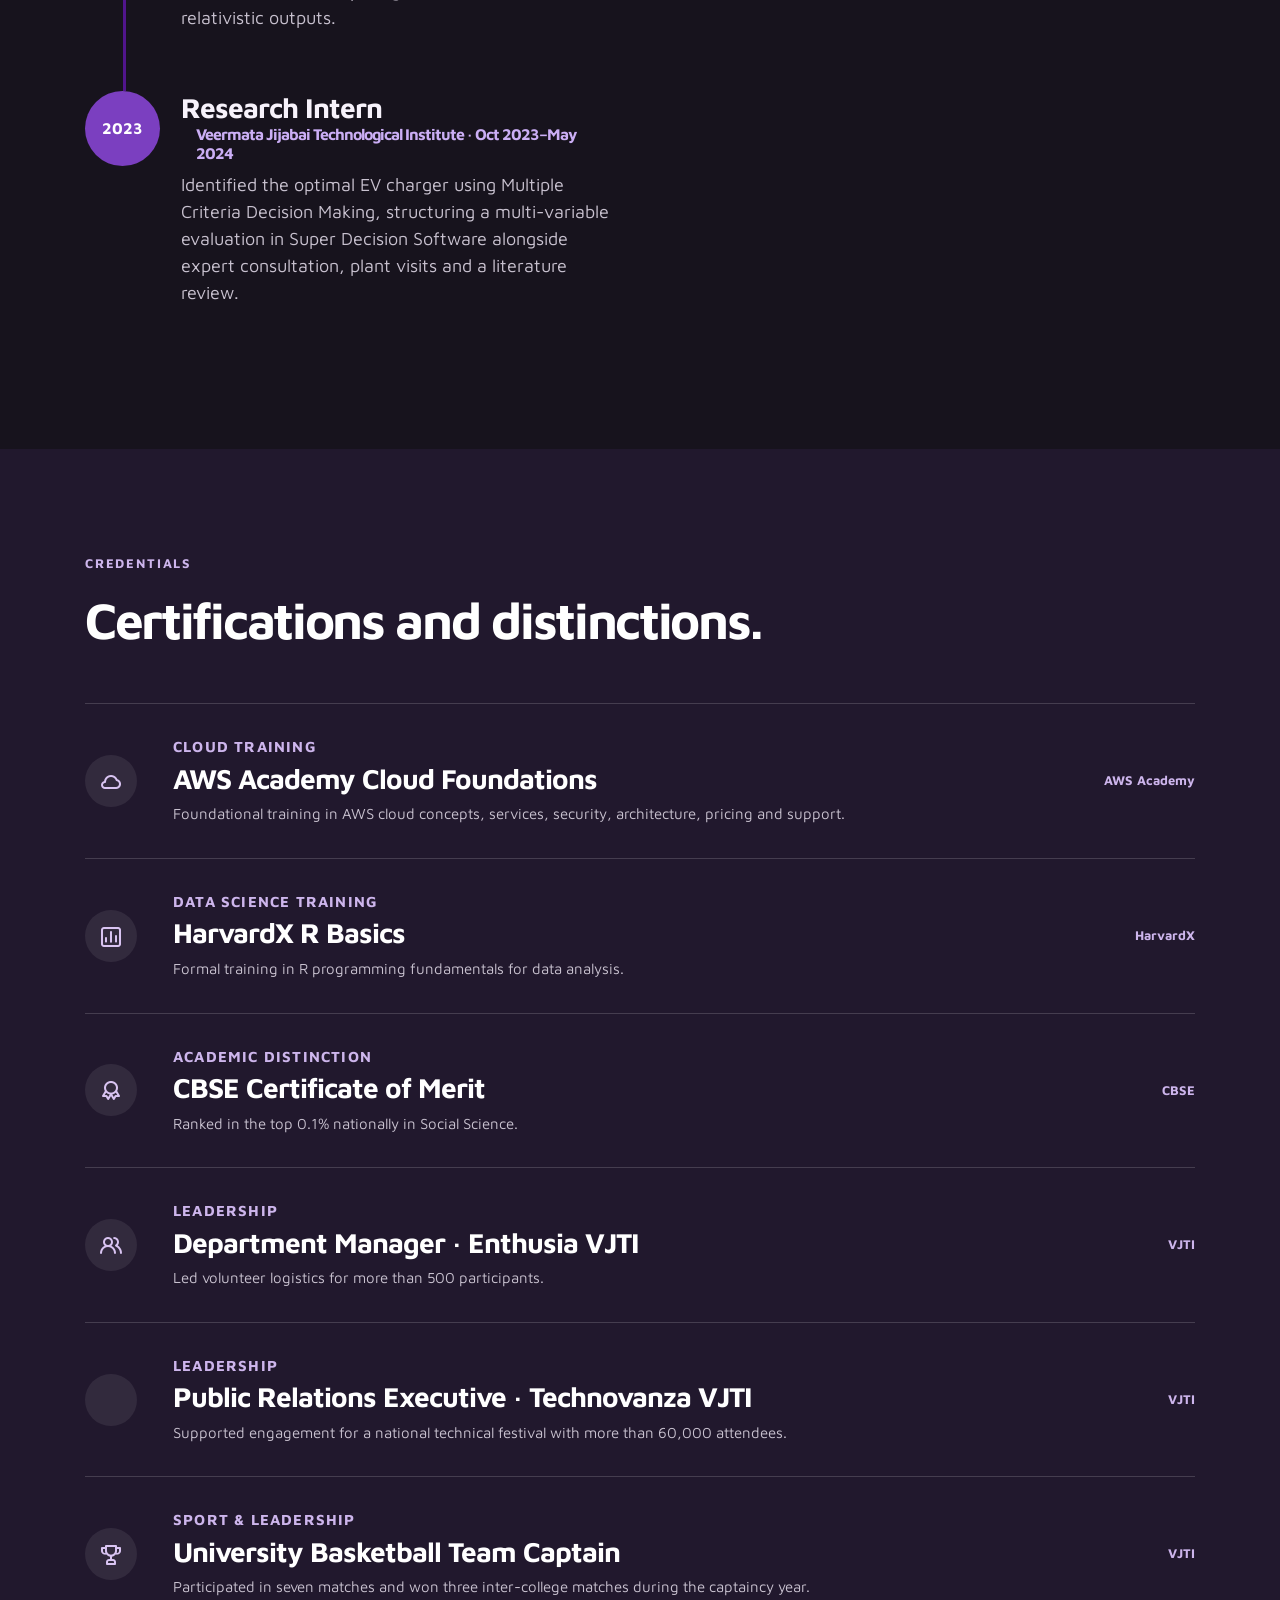
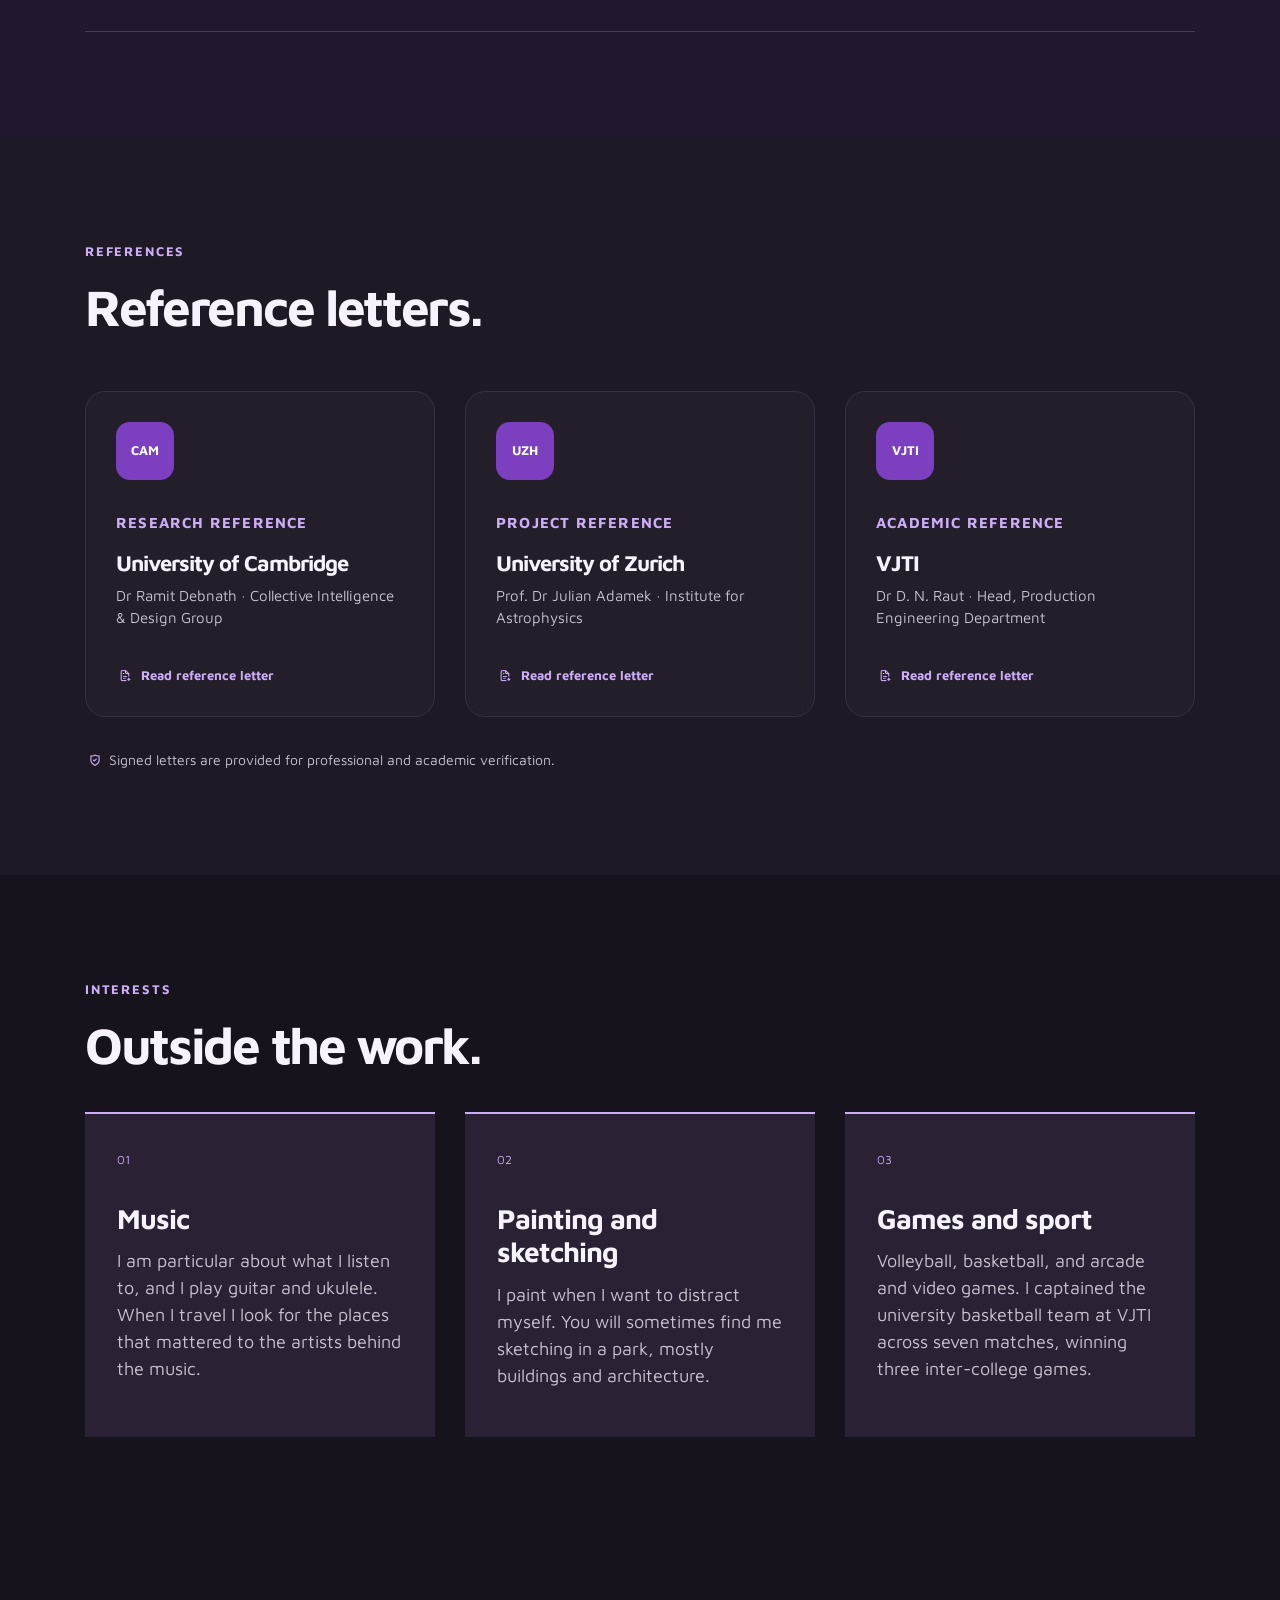
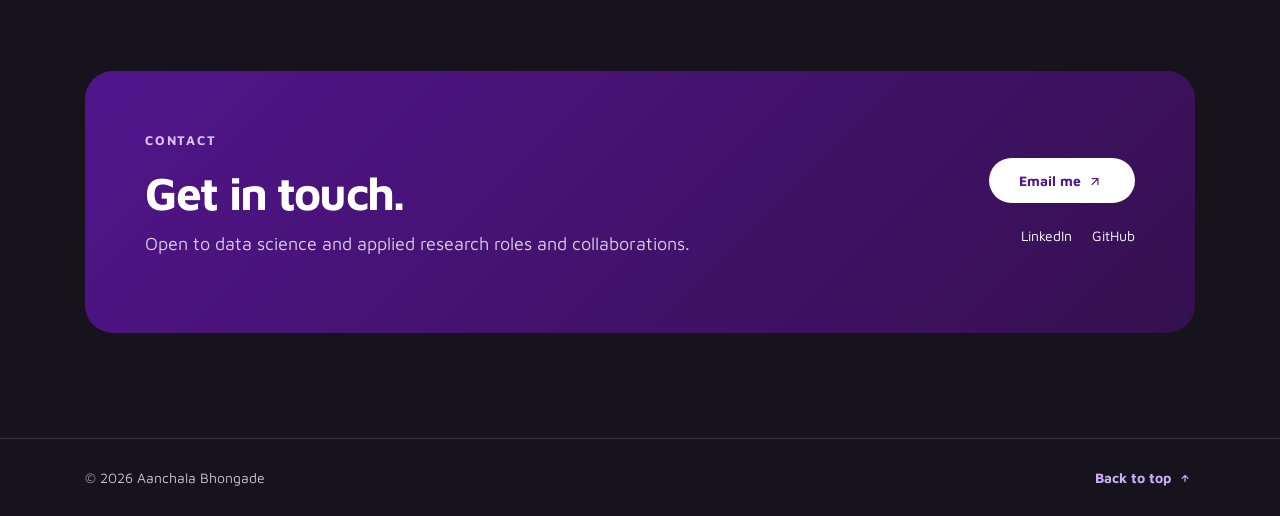
==== commit ca9628bd: "Fill in the music and painting interest cards - Music: guitar and ukulele alongside listening - Pain" ====
--- a/index.html
+++ b/index.html
@@ -246,8 +246,8 @@
       <div class="container">
         <div class="section-heading compact"><p class="eyebrow">Interests</p><h2>Outside the work.</h2></div>
         <div class="row">
-          <div class="col-lg-4 mb-4"><div class="expertise-card"><span class="card-index">01</span><h3>Music</h3><p>I am particular about what I listen to. When I travel I look for the places that mattered to the artists behind it.</p></div></div>
-          <div class="col-lg-4 mb-4"><div class="expertise-card"><span class="card-index">02</span><h3>Painting</h3><p>I paint.</p></div></div>
+          <div class="col-lg-4 mb-4"><div class="expertise-card"><span class="card-index">01</span><h3>Music</h3><p>I am particular about what I listen to, and I play guitar and ukulele. When I travel I look for the places that mattered to the artists behind the music.</p></div></div>
+          <div class="col-lg-4 mb-4"><div class="expertise-card"><span class="card-index">02</span><h3>Painting and sketching</h3><p>I paint when I want to distract myself. You will sometimes find me sketching in a park, mostly buildings and architecture.</p></div></div>
           <div class="col-lg-4 mb-4"><div class="expertise-card"><span class="card-index">03</span><h3>Games and sport</h3><p>Volleyball, basketball, and arcade and video games. I captained the university basketball team at VJTI across seven matches, winning three inter-college games.</p></div></div>
         </div>
       </div>
